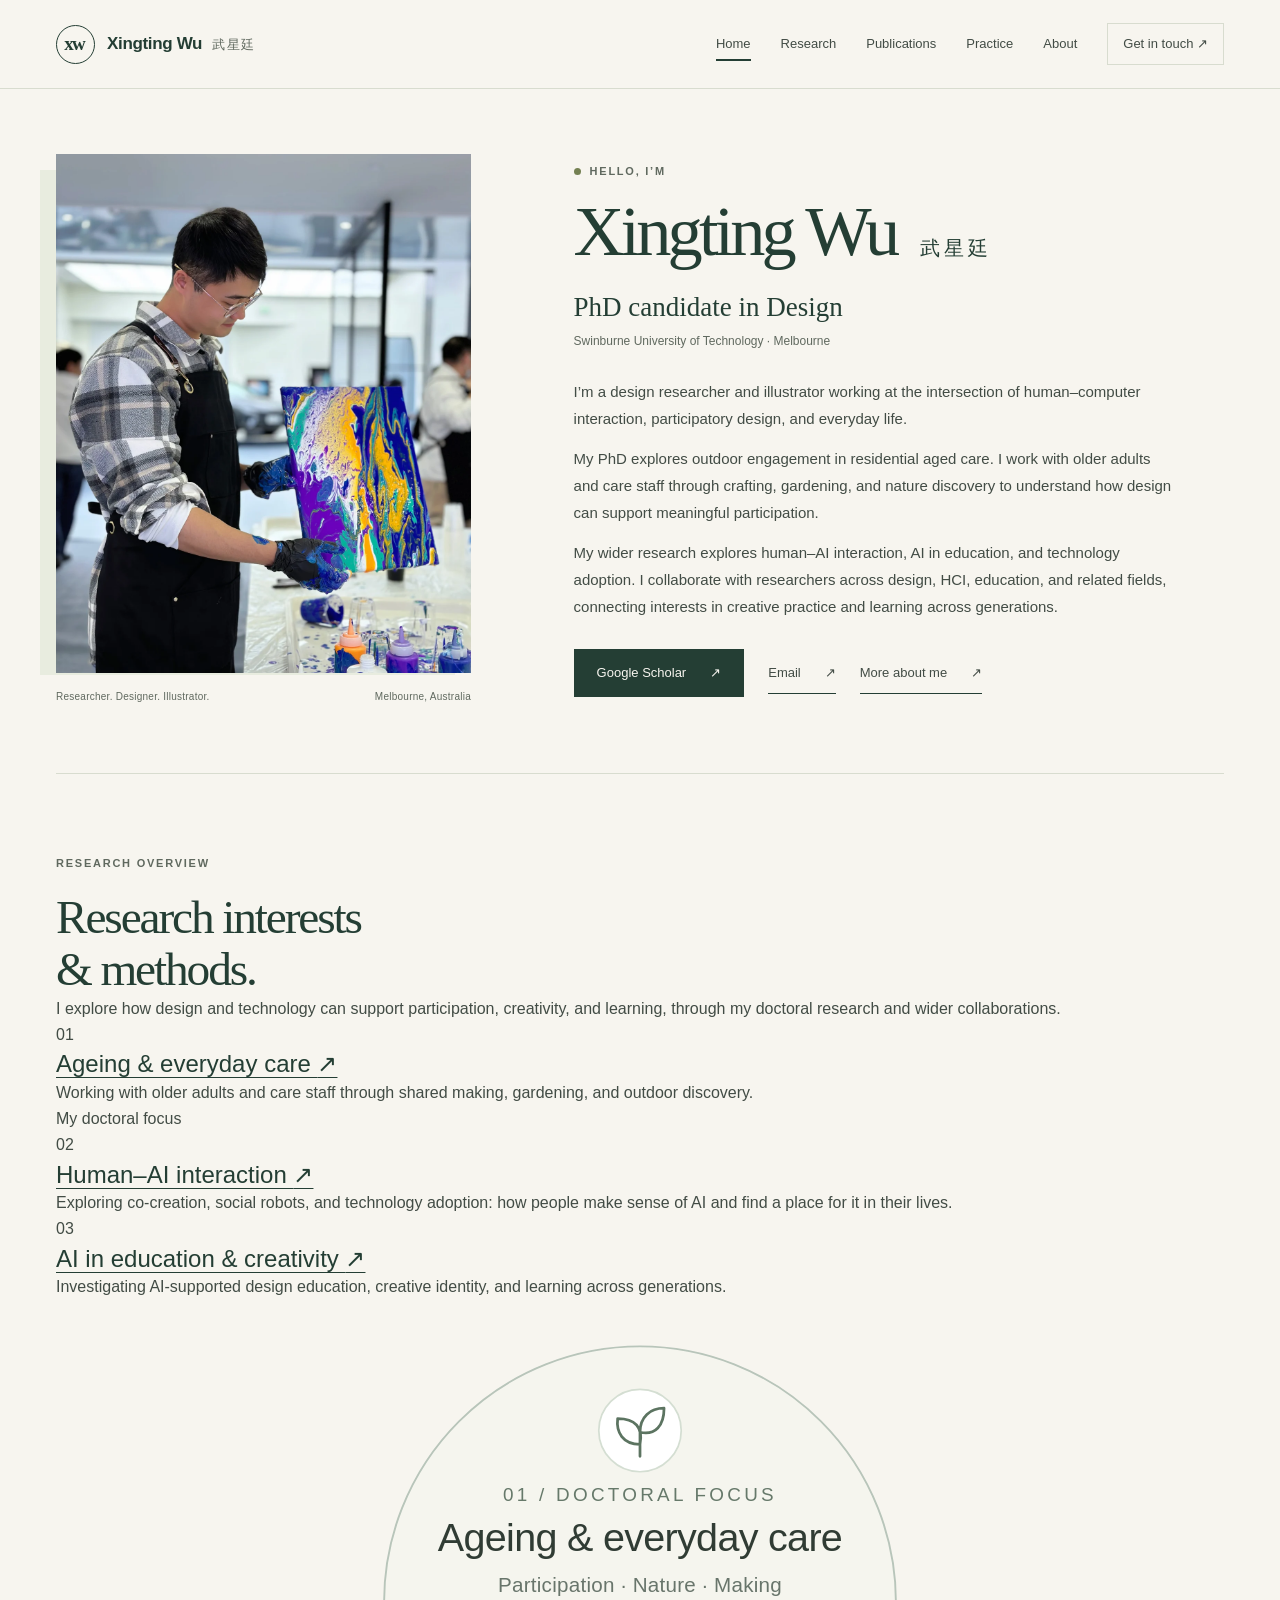
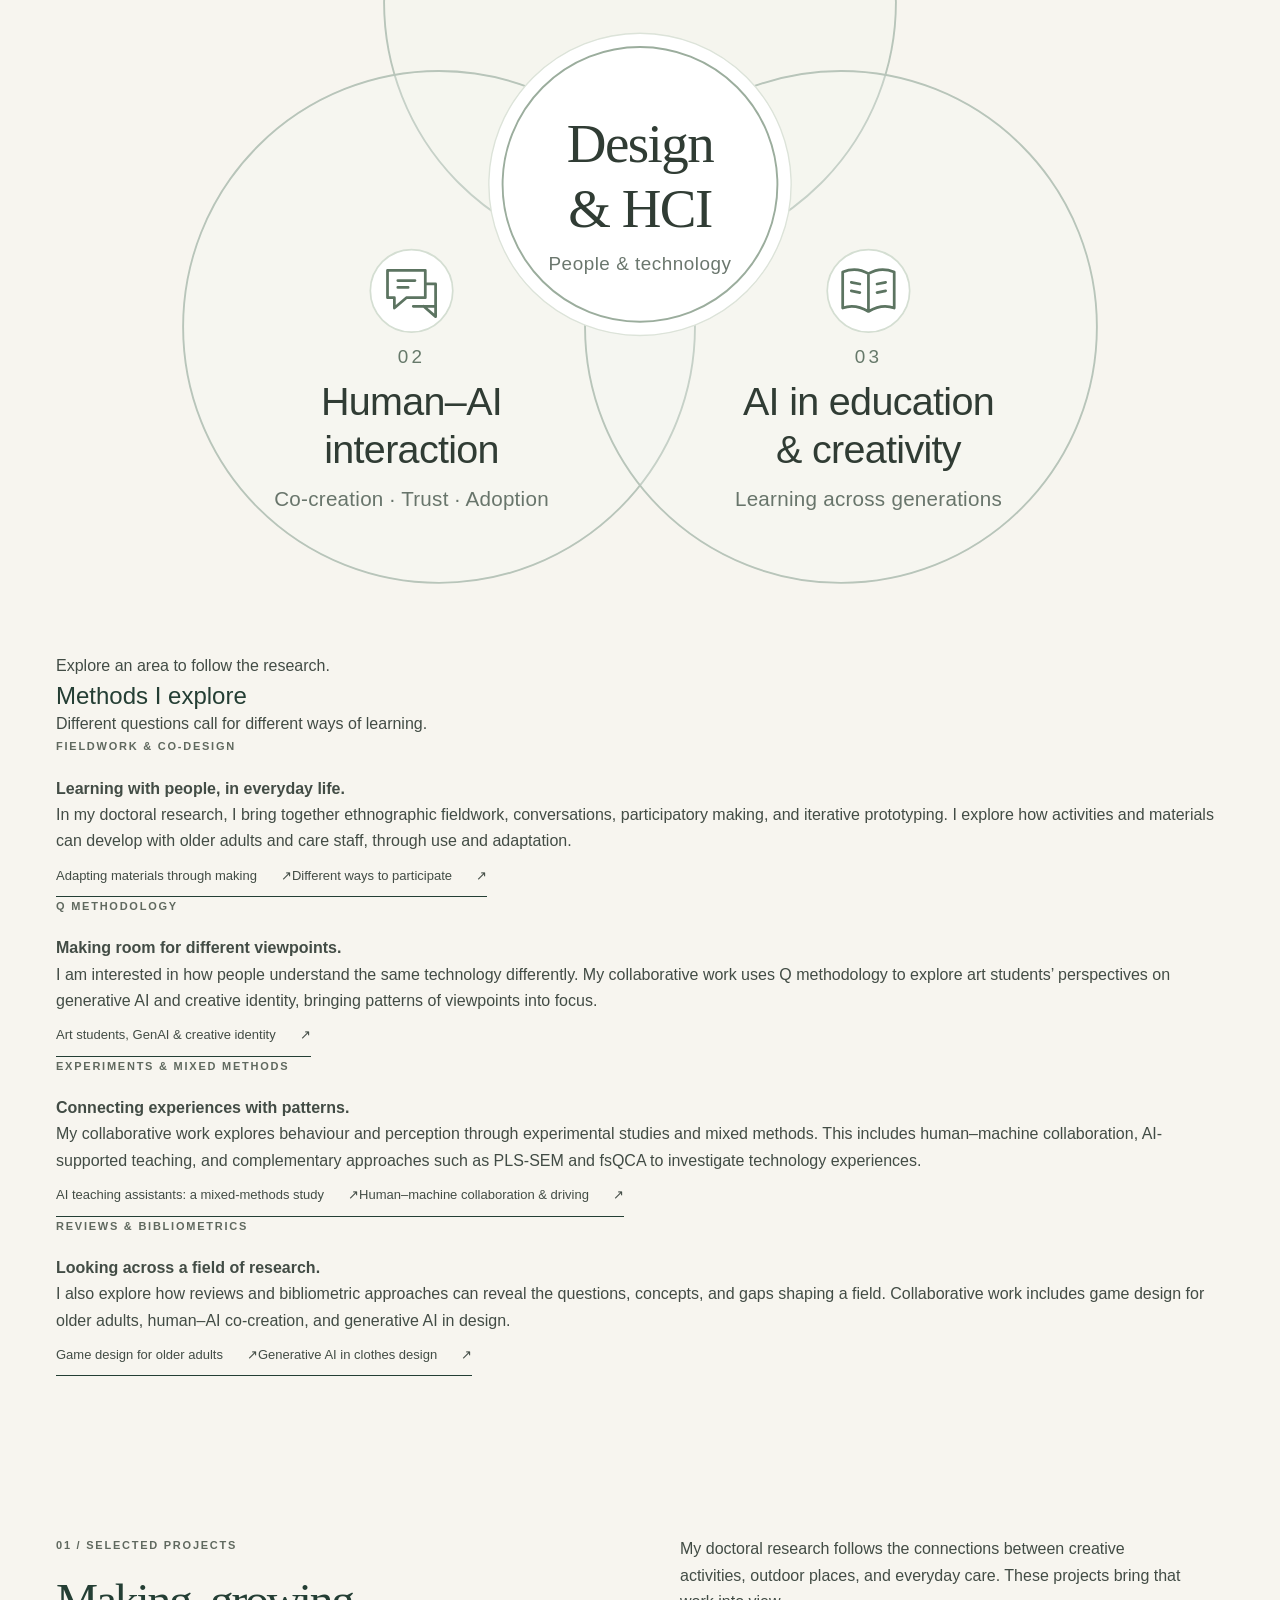
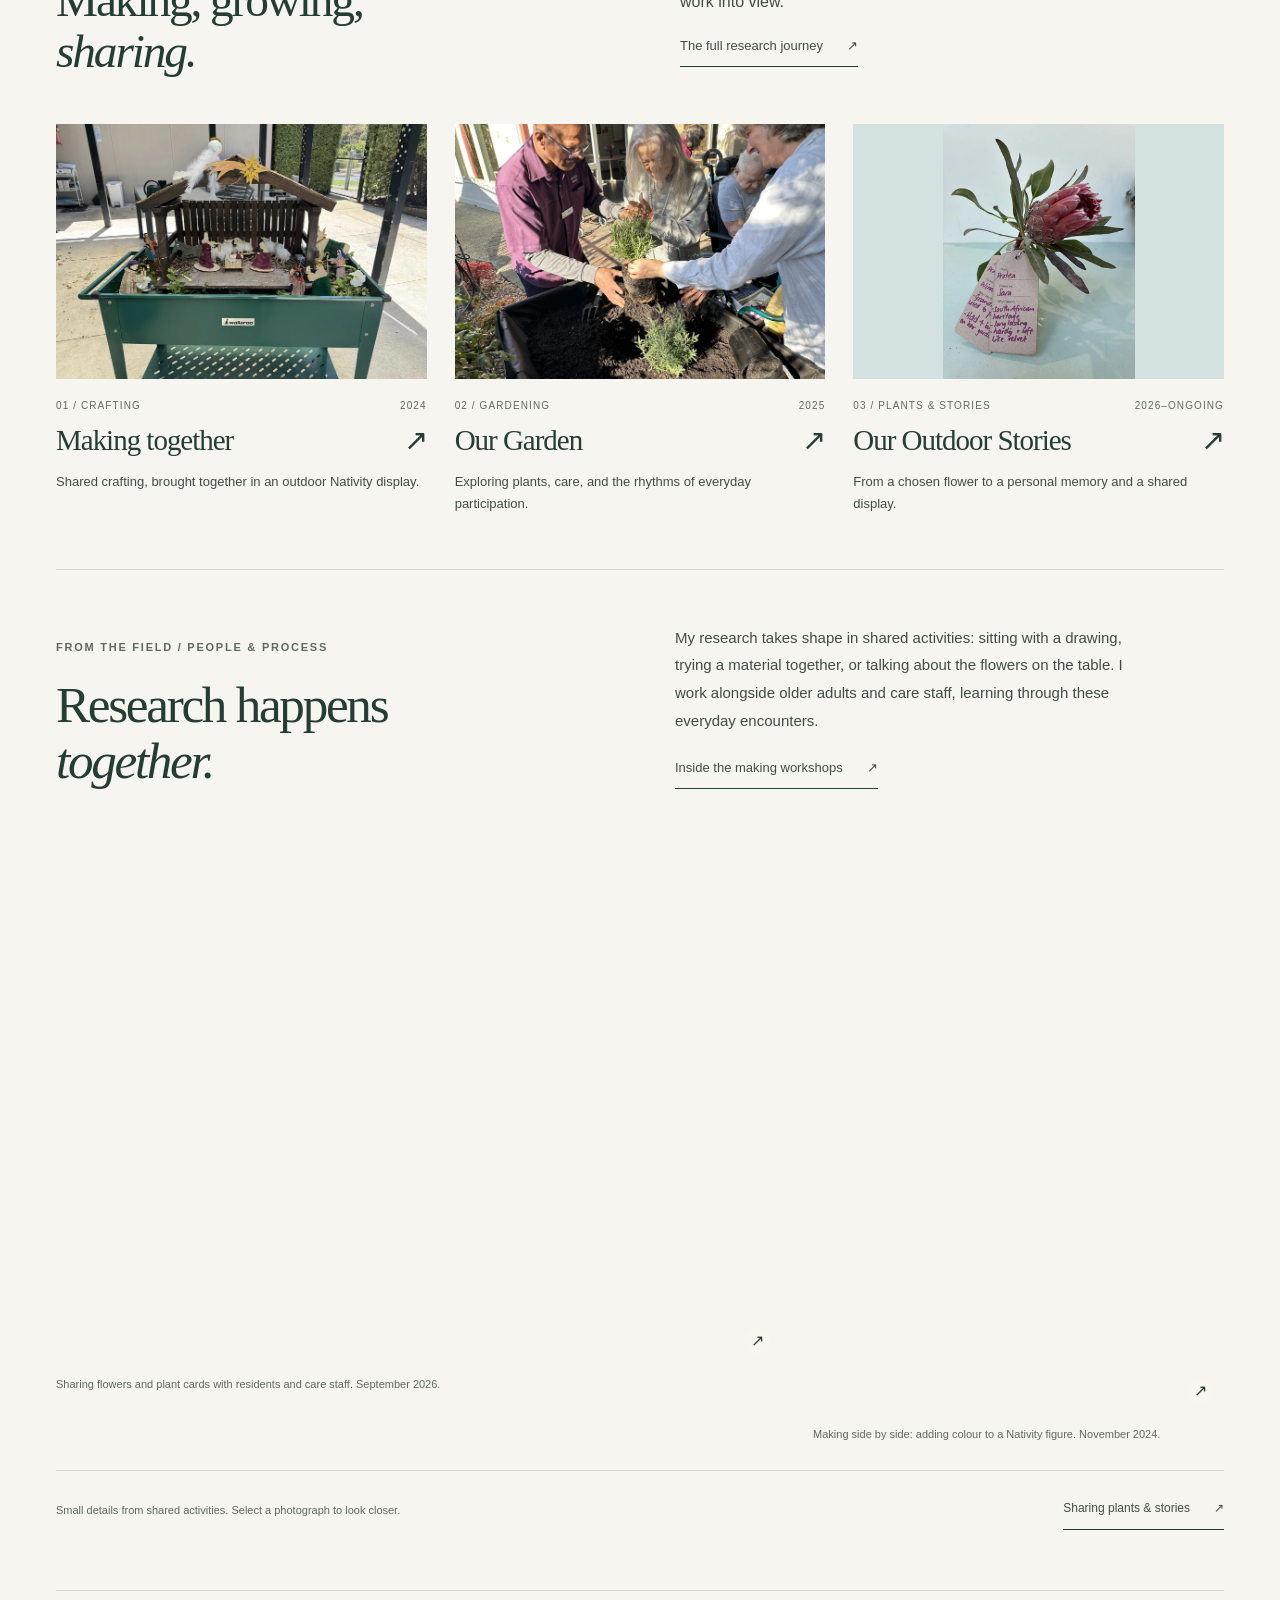
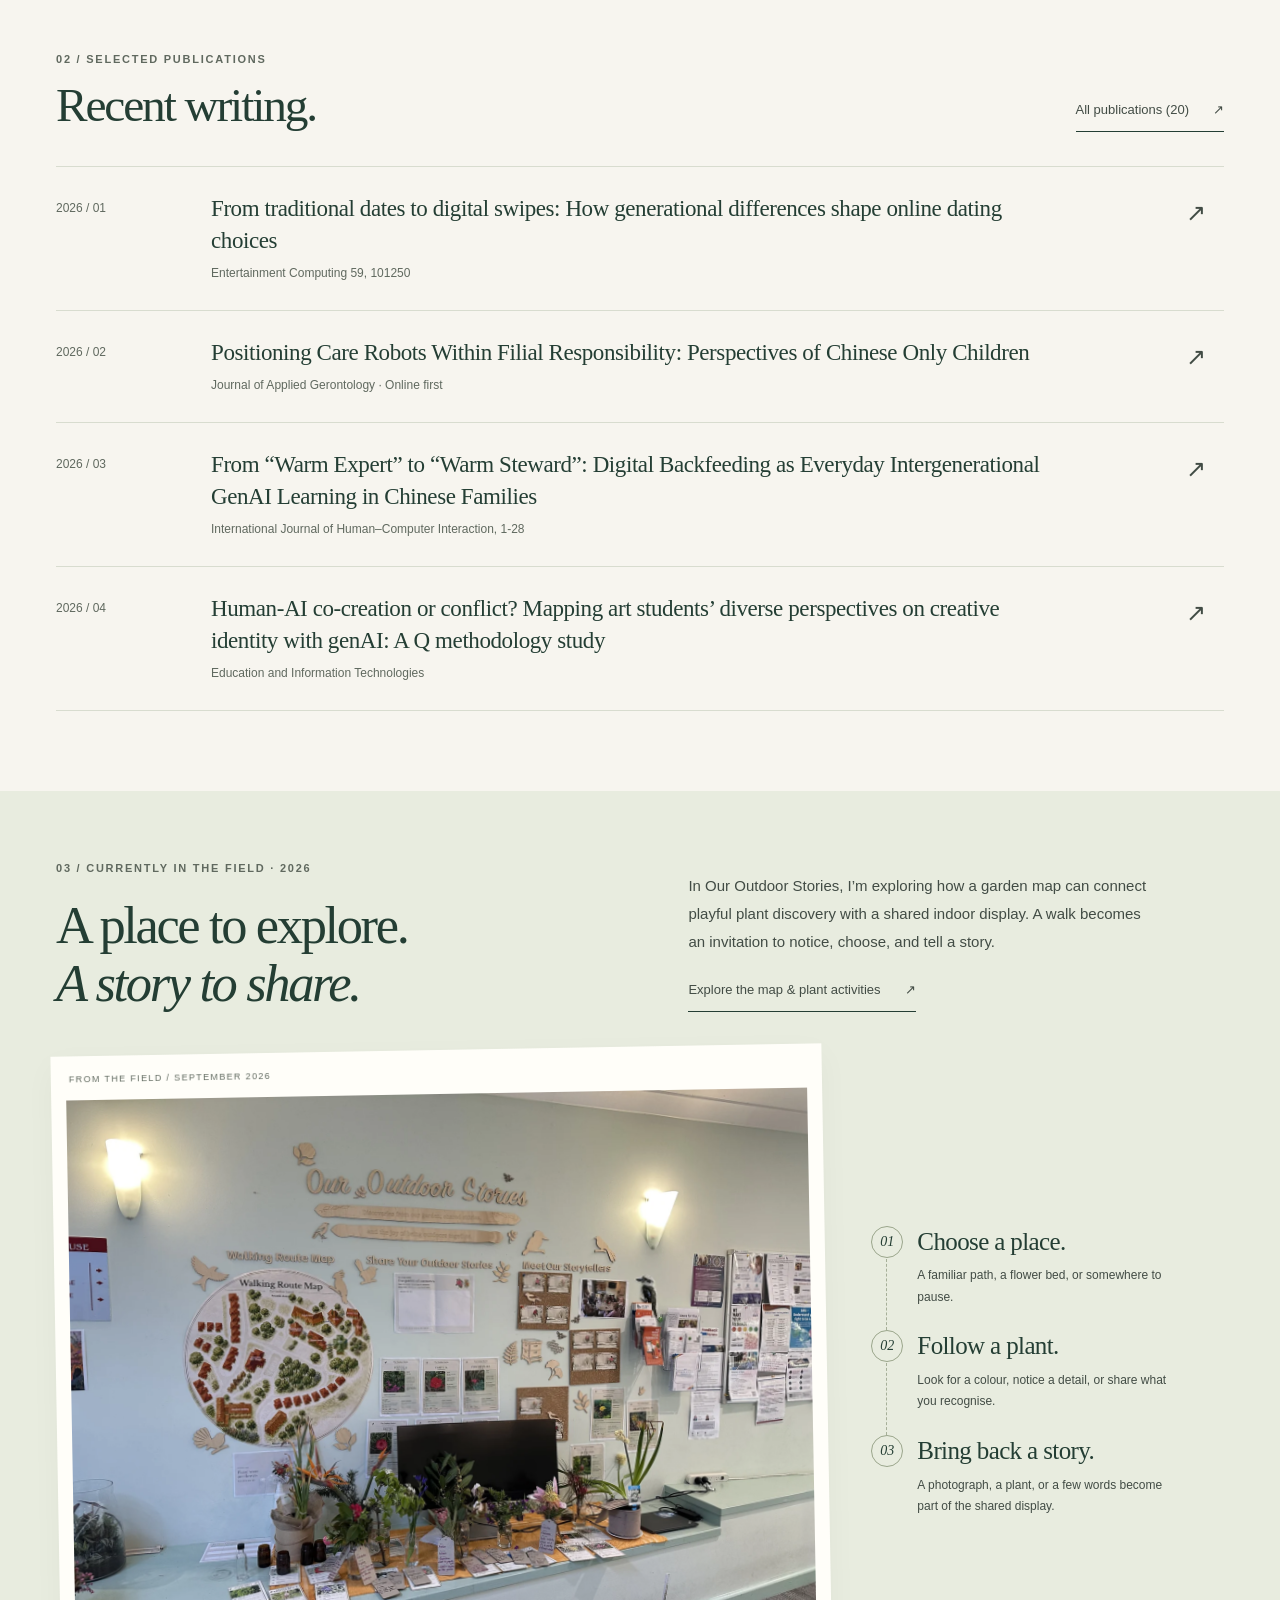
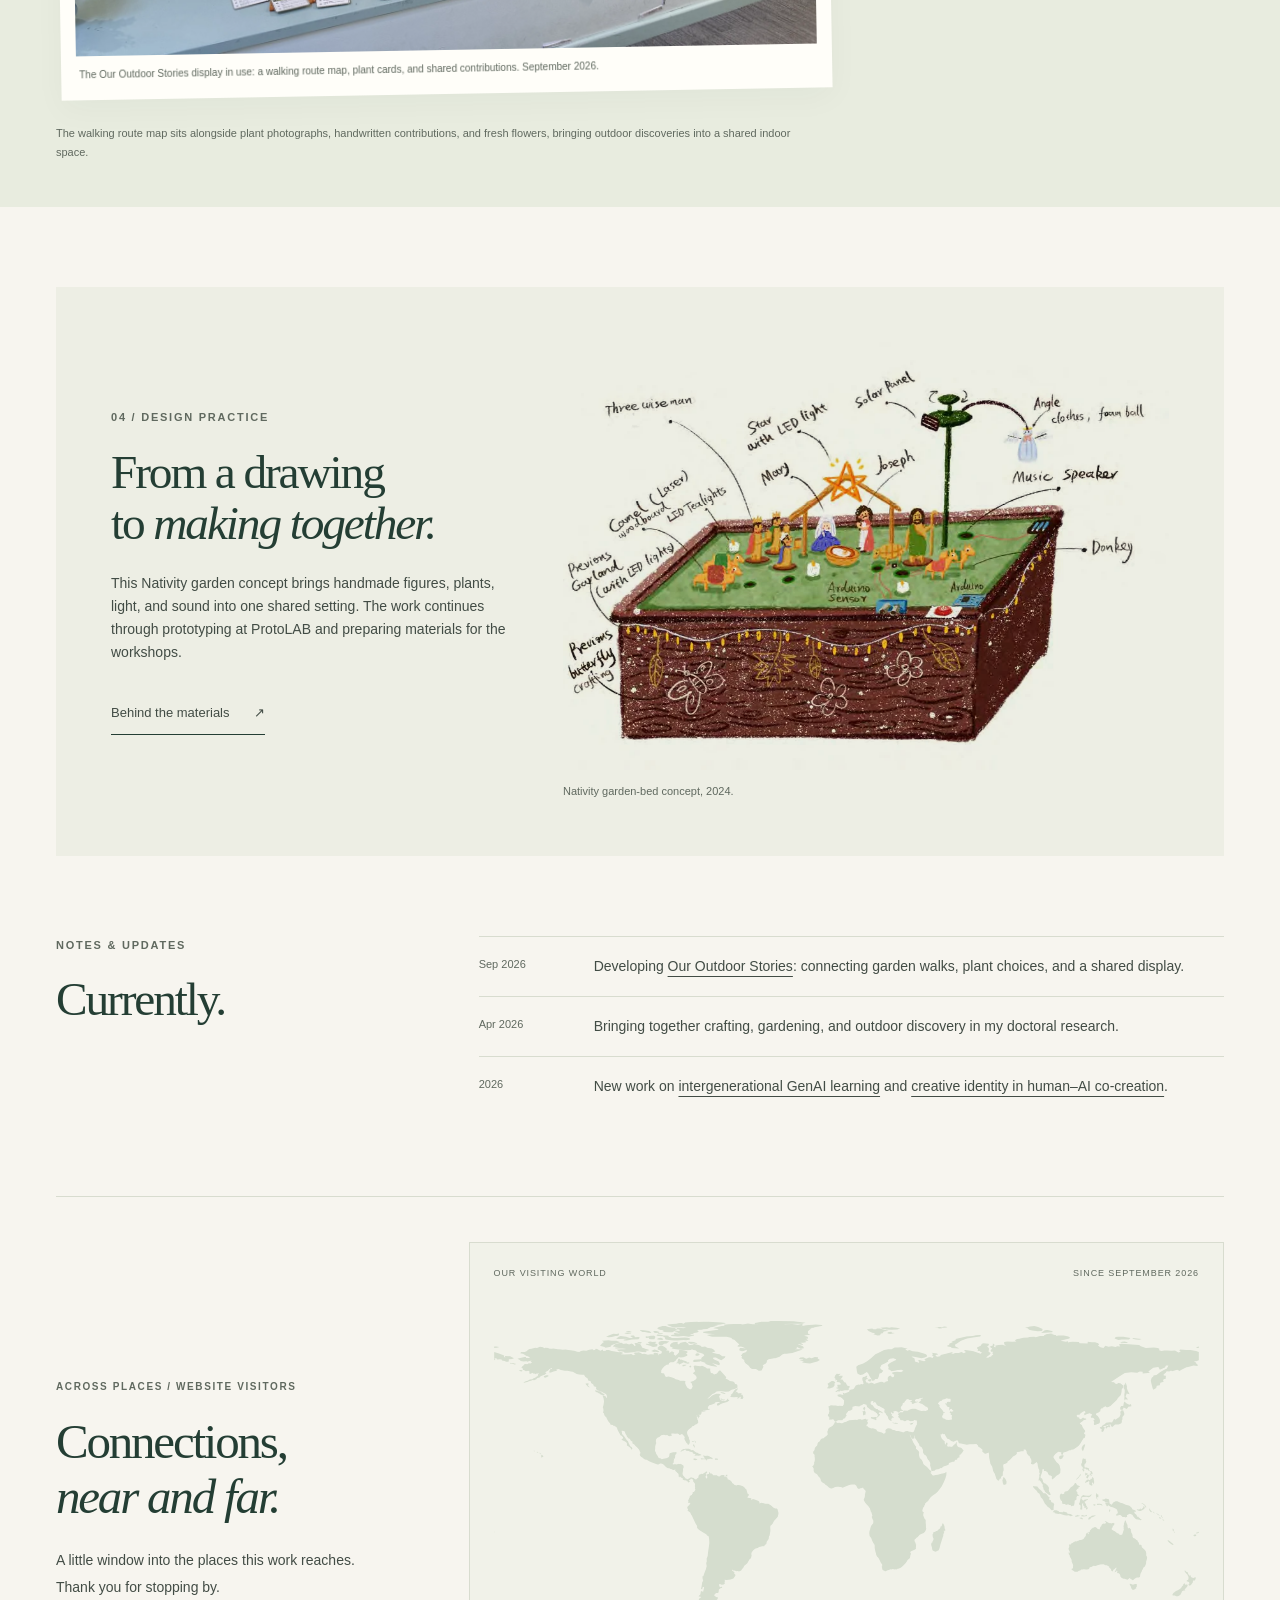
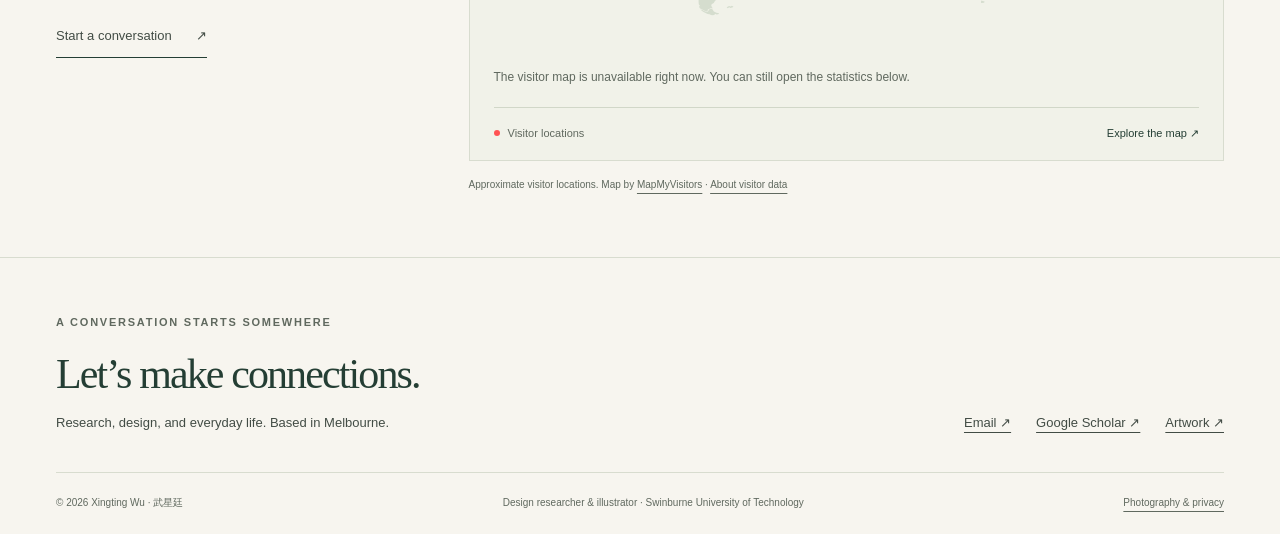
==== index.html @ 0efd73c2 "Refine research overview and browser titles" ====
<!doctype html>
<html lang="en"><head><meta charset="utf-8"><meta name="viewport" content="width=device-width, initial-scale=1">
<title>Xingting Wu</title><meta name="description" content="Meet Xingting Wu, a PhD candidate at Swinburne University of Technology researching participatory design, older adults, outdoor engagement and human–AI interaction.">
<meta name="theme-color" content="#ffffff"><link rel="canonical" href="https://www.xingtingwu.com/">
<meta property="og:type" content="website"><meta property="og:title" content="Design researcher &amp; illustrator · Xingting Wu"><meta property="og:description" content="Meet Xingting Wu, a PhD candidate at Swinburne University of Technology researching participatory design, older adults, outdoor engagement and human–AI interaction."><meta property="og:url" content="https://www.xingtingwu.com/"><meta property="og:image" content="https://www.xingtingwu.com/assets/images/portrait.webp">
<link rel="icon" href="favicon.ico" sizes="16x16 32x32 48x48 64x64 128x128"><link rel="icon" href="favicon.png" type="image/png" sizes="128x128"><link rel="stylesheet" href="assets/site.css"><link rel="stylesheet" href="assets/minimal.css"><script defer src="assets/site.js"></script><script defer src="assets/motion.js"></script>
<noscript><style>@media(max-width:760px){.site-header{position:static}.header-inner{height:auto;display:block;padding-block:20px}.nav{display:flex;position:static;padding:15px 0 0;flex-direction:row;flex-wrap:wrap;border:0;gap:15px}.nav .contact-link{margin:0}}</style></noscript>
</head><body><a class="skip" href="#main">Skip to content</a>
<header class="site-header"><div class="wrap header-inner"><a class="brand" href="index.html" aria-label="Xingting Wu, home"><span class="brand-mark" aria-hidden="true">xw</span><span>Xingting Wu <span class="chinese" lang="zh">武星廷</span></span></a>
<button class="menu-toggle" aria-expanded="false" aria-controls="main-nav" hidden>Menu <span aria-hidden="true">☰</span></button><nav class="nav" id="main-nav" aria-label="Main navigation"><a href="index.html" aria-current="page">Home</a><a href="research.html">Research</a><a href="publications.html">Publications</a><a href="practice.html">Practice</a><a href="about.html">About</a><a class="contact-link" href="about.html#contact">Get in touch ↗</a></nav></div></header>
<main id="main"><div class="wrap"><section class="profile-hero fade-in" aria-labelledby="profile-title">
<figure class="profile-photo"><img src="assets/images/portrait.webp" alt="Xingting Wu making a colourful artwork" width="1200" height="1600" class="" loading="eager" fetchpriority="high" decoding="async"><figcaption><span>Researcher. Designer. Illustrator.</span><span>Melbourne, Australia</span></figcaption></figure>
<div class="profile-intro"><span class="eyebrow"><span class="dot"></span>Hello, I’m</span><h1 id="profile-title">Xingting Wu<span class="profile-name-zh" lang="zh">武星廷</span></h1><p class="profile-role">PhD candidate in Design</p><p class="profile-affiliation">Swinburne University of Technology · Melbourne</p><div class="profile-bio"><p>I’m a design researcher and illustrator working at the intersection of human–computer interaction, participatory design, and everyday life.</p><p>My PhD explores outdoor engagement in residential aged care. I work with older adults and care staff through crafting, gardening, and nature discovery to understand how design can support meaningful participation.</p><p>My wider research explores human–AI interaction, AI in education, and technology adoption. I collaborate with researchers across design, HCI, education, and related fields, connecting interests in creative practice and learning across generations.</p></div><div class="profile-links"><a class="button" href="https://scholar.google.com/citations?user=hHaTofQAAAAJ&amp;hl=en">Google Scholar<span class="arrow" aria-hidden="true">↗</span></a><a class="text-link" href="mailto:xingtingwu@swin.edu.au">Email<span class="arrow" aria-hidden="true">↗</span></a><a class="text-link" href="about.html">More about me<span class="arrow" aria-hidden="true">↗</span></a></div></div>
</section>
<section class="research-landscape section" id="research-interests" aria-labelledby="landscape-heading">
<div class="landscape-heading"><div><span class="eyebrow">Research overview</span><h2 id="landscape-heading">Research interests<br> &amp; methods.</h2></div><p>I explore how design and technology can support participation, creativity, and learning, through my doctoral research and wider collaborations.</p></div>
<div class="landscape-overview"><div class="interest-list">
<article data-interest-copy="care"><span class="interest-number">01</span><div><h3><a data-interest="care" href="research.html">Ageing &amp; everyday care <span class="arrow" aria-hidden="true">↗</span></a></h3><p>Working with older adults and care staff through shared making, gardening, and outdoor discovery.</p><span class="interest-context">My doctoral focus</span></div></article>
<article data-interest-copy="ai"><span class="interest-number">02</span><div><h3><a data-interest="ai" href="publications.html#pub-roLk4NBRz8UC">Human–AI interaction <span class="arrow" aria-hidden="true">↗</span></a></h3><p>Exploring co-creation, social robots, and technology adoption: how people make sense of AI and find a place for it in their lives.</p></div></article>
<article data-interest-copy="learning"><span class="interest-number">03</span><div><h3><a data-interest="learning" href="publications.html#pub-W7OEmFMy1HYC">AI in education &amp; creativity <span class="arrow" aria-hidden="true">↗</span></a></h3><p>Investigating AI-supported design education, creative identity, and learning across generations.</p></div></article>
</div><figure class="interest-diagram"><svg xmlns="http://www.w3.org/2000/svg" class="research-map" viewBox="0 0 680 550" aria-labelledby="landscape-title landscape-desc">
  <title id="landscape-title">Three connected research interests</title>
  <desc id="landscape-desc">Three overlapping areas surround Design and Human–Computer Interaction: ageing and everyday care, human–AI interaction, and AI in education and creativity. Each area links to related research.</desc>
  <style>
    .research-map text{font-family:'Avenir Next',Avenir,'Trebuchet MS',sans-serif;fill:#303c34;text-anchor:middle}
    .research-map .map-area{stroke:#b8c5ba;stroke-width:1.1;fill:#eff3ec;fill-opacity:.35;transition:fill-opacity .2s,stroke .2s,stroke-width .2s}
    .research-map .map-area-ai,.research-map .map-area-learning{fill:#f3f5f1;fill-opacity:.24}
    .research-map .map-title{font-size:23px;font-weight:500;letter-spacing:-.4px}
    .research-map .map-note{font-size:12px;fill:#68756b;letter-spacing:.15px}
    .research-map .map-index{font-size:11px;letter-spacing:1.9px;fill:#66796a}
    .research-map .map-core-title{font-family:Georgia,'Times New Roman',serif;font-size:32px;letter-spacing:-.9px}
    .research-map .map-core-note{font-size:11px;fill:#6b776e;letter-spacing:.3px}
    .research-map .map-icon{fill:none;stroke:#5c7461;stroke-width:1.6;stroke-linecap:round;stroke-linejoin:round}
    .research-map .map-icon-disc{fill:#fff;stroke:#d4ded2;stroke-width:1}
    .research-map .map-hit{fill:transparent;stroke:transparent;stroke-width:1.5}
    .research-map .map-link{outline:none}
    .research-map .map-link:focus-visible .map-hit{stroke:#4c6856}
    .research-map .map-link:hover .map-title,.research-map .map-link:focus-visible .map-title,.research-map .map-link.is-active .map-title{fill:#345a40}
    .research-map:has([data-interest="care"]:hover) .map-area-care,.research-map:has([data-interest="care"]:focus-visible) .map-area-care,.research-map .map-area-care.is-active,
    .research-map:has([data-interest="ai"]:hover) .map-area-ai,.research-map:has([data-interest="ai"]:focus-visible) .map-area-ai,.research-map .map-area-ai.is-active,
    .research-map:has([data-interest="learning"]:hover) .map-area-learning,.research-map:has([data-interest="learning"]:focus-visible) .map-area-learning,.research-map .map-area-learning.is-active{stroke:#6c866e;stroke-width:1.6;fill-opacity:.72}
    @media(prefers-reduced-motion:reduce){.research-map .map-area{transition:none}}
  </style>

  <!-- Three equal lenses share a centre; this is an interests map, not a causal model. -->
  <circle class="map-area map-area-care" data-interest-area="care" cx="340" cy="176" r="149"/>
  <circle class="map-area map-area-ai" data-interest-area="ai" cx="223" cy="365" r="149"/>
  <circle class="map-area map-area-learning" data-interest-area="learning" cx="457" cy="365" r="149"/>

  <circle cx="340" cy="282" r="88" fill="#fff" stroke="#dce3d9" stroke-width=".8"/>
  <circle cx="340" cy="282" r="80" fill="#fff" stroke="#9bad9d" stroke-width="1.1"/>
  <text class="map-core-title" x="340" y="269">Design</text>
  <text class="map-core-title" x="340" y="307">&amp; HCI</text>
  <text class="map-core-note" x="340" y="332">People &amp; technology</text>

  <a class="map-link" data-interest="care" href="research.html" aria-label="Explore ageing and everyday care research">
    <rect class="map-hit" x="221" y="43" width="238" height="145" rx="10"/>
    <circle class="map-icon-disc" cx="340" cy="76" r="24"/>
    <g class="map-icon" transform="translate(326 61)">
      <path d="M14 30V14M14 23C4 23 0 16 1 8c10 0 15 5 13 15ZM14 16C14 7 20 2 28 2c0 10-5 16-14 14Z"/>
    </g>
    <text class="map-index" x="340" y="117">01 / DOCTORAL FOCUS</text>
    <text class="map-title" x="340" y="146">Ageing &amp; everyday care</text>
    <text class="map-note" x="340" y="170">Participation · Nature · Making</text>
  </a>

  <a class="map-link" data-interest="ai" href="publications.html#pub-roLk4NBRz8UC" aria-label="Explore human–AI interaction and co-creation research">
    <rect class="map-hit" x="93" y="313" width="231" height="173" rx="10"/>
    <circle class="map-icon-disc" cx="207" cy="344" r="24"/>
    <g class="map-icon" transform="translate(193 331)">
      <path d="M0 1h22v16H11l-7 6v-6H0ZM15 22h13V9h-6M28 22v6l-7-6"/>
      <path d="M6 7h10M6 11h6"/>
    </g>
    <text class="map-index" x="207" y="386">02</text>
    <text class="map-title" x="207" y="416">Human–AI</text>
    <text class="map-title" x="207" y="444">interaction</text>
    <text class="map-note" x="207" y="469">Co-creation · Trust · Adoption</text>
  </a>

  <a class="map-link" data-interest="learning" href="publications.html#pub-W7OEmFMy1HYC" aria-label="Explore AI in education and creativity research">
    <rect class="map-hit" x="356" y="313" width="231" height="173" rx="10"/>
    <circle class="map-icon-disc" cx="473" cy="344" r="24"/>
    <g class="map-icon" transform="translate(458 331)">
      <path d="M15 25V3C10 0 5 0 0 2v21c5-2 10-1 15 2 5-3 10-4 15-2V2c-5-2-10-2-15 1ZM5 8l5 1M5 13l5 1M20 9l5-1M20 14l5-1"/>
    </g>
    <text class="map-index" x="473" y="386">03</text>
    <text class="map-title" x="473" y="416">AI in education</text>
    <text class="map-title" x="473" y="444">&amp; creativity</text>
    <text class="map-note" x="473" y="469">Learning across generations</text>
  </a>
</svg>
<figcaption>Explore an area to follow the research.</figcaption></figure></div>
<div class="methods-explorer" data-methods-explorer><div class="methods-heading"><h3>Methods I explore</h3><p>Different questions call for different ways of learning.</p></div><div class="method-tabs" hidden><button type="button" id="method-tab-fieldwork" data-method="fieldwork">Fieldwork & co-design<span aria-hidden="true">↗</span></button><button type="button" id="method-tab-q-methodology" data-method="q-methodology">Q methodology<span aria-hidden="true">↗</span></button><button type="button" id="method-tab-mixed-methods" data-method="mixed-methods">Experiments & mixed methods<span aria-hidden="true">↗</span></button><button type="button" id="method-tab-reviews" data-method="reviews">Reviews & bibliometrics<span aria-hidden="true">↗</span></button></div><div class="method-panels"><section class="method-exploration" id="method-panel-fieldwork"><div><span class="eyebrow">Fieldwork & co-design</span><h4>Learning with people, in everyday life.</h4></div><div><p>In my doctoral research, I bring together ethnographic fieldwork, conversations, participatory making, and iterative prototyping. I explore how activities and materials can develop with older adults and care staff, through use and adaptation.</p><div class="method-examples"><a class="text-link" href="crafting.html#iteration">Adapting materials through making<span class="arrow" aria-hidden="true">↗</span></a><a class="text-link" href="outdoor-stories.html#many-ways">Different ways to participate<span class="arrow" aria-hidden="true">↗</span></a></div></div></section><section class="method-exploration" id="method-panel-q-methodology"><div><span class="eyebrow">Q methodology</span><h4>Making room for different viewpoints.</h4></div><div><p>I am interested in how people understand the same technology differently. My collaborative work uses Q methodology to explore art students’ perspectives on generative AI and creative identity, bringing patterns of viewpoints into focus.</p><div class="method-examples"><a class="text-link" href="https://link.springer.com/article/10.1007/s10639-026-13914-4">Art students, GenAI & creative identity<span class="arrow" aria-hidden="true">↗</span></a></div></div></section><section class="method-exploration" id="method-panel-mixed-methods"><div><span class="eyebrow">Experiments & mixed methods</span><h4>Connecting experiences with patterns.</h4></div><div><p>My collaborative work explores behaviour and perception through experimental studies and mixed methods. This includes human–machine collaboration, AI-supported teaching, and complementary approaches such as PLS-SEM and fsQCA to investigate technology experiences.</p><div class="method-examples"><a class="text-link" href="https://www.frontiersin.org/journals/psychology/articles/10.3389/fpsyg.2025.1624182/full">AI teaching assistants: a mixed-methods study<span class="arrow" aria-hidden="true">↗</span></a><a class="text-link" href="https://www.sciencedirect.com/science/article/pii/S0001457525001538">Human–machine collaboration & driving<span class="arrow" aria-hidden="true">↗</span></a></div></div></section><section class="method-exploration" id="method-panel-reviews"><div><span class="eyebrow">Reviews & bibliometrics</span><h4>Looking across a field of research.</h4></div><div><p>I also explore how reviews and bibliometric approaches can reveal the questions, concepts, and gaps shaping a field. Collaborative work includes game design for older adults, human–AI co-creation, and generative AI in design.</p><div class="method-examples"><a class="text-link" href="https://www.tandfonline.com/doi/full/10.1080/10447318.2025.2506508">Game design for older adults<span class="arrow" aria-hidden="true">↗</span></a><a class="text-link" href="https://openaccess.cms-conferences.org/publications/book/978-1-964867-88-5/article/978-1-964867-88-5_7">Generative AI in clothes design<span class="arrow" aria-hidden="true">↗</span></a></div></div></section></div></div>
</section>
<section class="section home-projects" id="projects"><div class="phd-intro"><div><span class="eyebrow">01 / Selected projects</span><h2>Making, growing,<br><em>sharing.</em></h2></div><div><p>My doctoral research follows the connections between creative activities, outdoor places, and everyday care. These projects bring that work into view.</p><div class="actions"><a class="text-link" href="research.html">The full research journey<span class="arrow" aria-hidden="true">↗</span></a></div></div></div><div class="project-grid"><a class="project-link" href="crafting.html"><div class="image-wrap"><img src="assets/images/nativity-finished.webp" alt="Completed Nativity display with hand-decorated figures in a raised garden bed" width="1600" height="1200" class="" loading="lazy" decoding="async"></div><div class="project-number"><span>01 / Crafting</span><span>2024</span></div><h3>Making together<span class="arrow" aria-hidden="true">↗</span></h3><p>Shared crafting, brought together in an outdoor Nativity display.</p></a><a class="project-link" href="gardening.html"><div class="image-wrap"><img src="assets/images/garden-together.webp" alt="People holding and planting a flowering plant together at a raised garden bed" width="1600" height="1200" class="" loading="lazy" decoding="async"></div><div class="project-number"><span>02 / Gardening</span><span>2025</span></div><h3>Our Garden<span class="arrow" aria-hidden="true">↗</span></h3><p>Exploring plants, care, and the rhythms of everyday participation.</p></a><a class="project-link" href="outdoor-stories.html"><div class="image-wrap"><img src="assets/images/labelled-flowers.webp" alt="A glass bottle of protea flowers with handwritten plant-story tags" width="1200" height="1600" class="specimen" loading="lazy" decoding="async"></div><div class="project-number"><span>03 / Plants & stories</span><span>2026–ongoing</span></div><h3>Our Outdoor Stories<span class="arrow" aria-hidden="true">↗</span></h3><p>From a chosen flower to a personal memory and a shared display.</p></a></div></section>
<section class="field-moments" id="together" aria-labelledby="together-title">
<div class="field-heading"><div><span class="eyebrow">From the field / People & process</span><h2 id="together-title">Research happens<br><em>together.</em></h2></div><div><p>My research takes shape in shared activities: sitting with a drawing, trying a material together, or talking about the flowers on the table. I work alongside older adults and care staff, learning through these everyday encounters.</p><a class="text-link" href="crafting.html#drawing">Inside the making workshops<span class="arrow" aria-hidden="true">↗</span></a></div></div>
<div class="field-collage">
<figure class="field-main"><a class="zoom-link" href="assets/images/stories-with-residents.webp" data-image data-caption="Sharing flowers and plant cards with residents and care staff. September 2026." aria-label="Enlarge image: Xingting Wu with residents and care staff around tables with flowers and plant cards"><img src="assets/images/stories-with-residents.webp" srcset="assets/images/stories-with-residents-small.webp 800w, assets/images/stories-with-residents.webp 1600w" sizes="(max-width: 760px) calc(100vw - 40px), (max-width: 1050px) 65vw, 850px" alt="Xingting Wu with residents and care staff around tables with flowers and plant cards" width="1600" height="1200" class="" loading="lazy" decoding="async"></a><figcaption class="caption">Sharing flowers and plant cards with residents and care staff. September 2026.</figcaption></figure>
<figure class="field-making"><a class="zoom-link" href="assets/images/craft-making-side-by-side.webp" data-image data-caption="Making side by side: adding colour to a Nativity figure. November 2024." aria-label="Enlarge image: Xingting Wu working beside a resident as she decorates a wooden Nativity figure"><img src="assets/images/craft-making-side-by-side.webp" srcset="assets/images/craft-making-side-by-side-small.webp 600w, assets/images/craft-making-side-by-side.webp 1200w" sizes="(max-width: 760px) calc(100vw - 40px), (max-width: 1050px) 65vw, 850px" alt="Xingting Wu working beside a resident as she decorates a wooden Nativity figure" width="1200" height="1600" class="" loading="lazy" decoding="async"></a><figcaption class="caption">Making side by side: adding colour to a Nativity figure. November 2024.</figcaption></figure>
</div><div class="field-footer"><span>Small details from shared activities. Select a photograph to look closer.</span><a class="text-link" href="outdoor-stories.html#many-ways">Sharing plants & stories<span class="arrow" aria-hidden="true">↗</span></a></div></section>
<section class="section home-publications" id="recent-writing"><div class="section-head"><div><span class="eyebrow">02 / Selected publications</span><h2>Recent writing.</h2></div><a class="text-link" href="publications.html">All publications (20)<span class="arrow" aria-hidden="true">↗</span></a></div><div class="selected-list"><a class="selected-paper" href="https://www.sciencedirect.com/science/article/pii/S1875952126001722"><span class="year">2026 / 01</span><div><h3>From traditional dates to digital swipes: How generational differences shape online dating choices</h3><p>Entertainment Computing 59, 101250</p></div><span class="arrow" aria-hidden="true">↗</span></a><a class="selected-paper" href="https://journals.sagepub.com/doi/full/10.1177/07334648261493744"><span class="year">2026 / 02</span><div><h3>Positioning Care Robots Within Filial Responsibility: Perspectives of Chinese Only Children</h3><p>Journal of Applied Gerontology · Online first</p></div><span class="arrow" aria-hidden="true">↗</span></a><a class="selected-paper" href="https://www.tandfonline.com/doi/full/10.1080/10447318.2026.2668041"><span class="year">2026 / 03</span><div><h3>From “Warm Expert” to “Warm Steward”: Digital Backfeeding as Everyday Intergenerational GenAI Learning in Chinese Families</h3><p>International Journal of Human–Computer Interaction, 1-28</p></div><span class="arrow" aria-hidden="true">↗</span></a><a class="selected-paper" href="https://link.springer.com/article/10.1007/s10639-026-13914-4"><span class="year">2026 / 04</span><div><h3>Human-AI co-creation or conflict? Mapping art students’ diverse perspectives on creative identity with genAI: A Q methodology study</h3><p>Education and Information Technologies</p></div><span class="arrow" aria-hidden="true">↗</span></a></div></section></div>
<section class="feature-band map-feature" id="map-and-plants"><div class="wrap"><div class="map-feature-heading"><div><span class="eyebrow">03 / Currently in the field · 2026</span><h2>A place to explore.<br><em>A story to share.</em></h2></div><div><p>In Our Outdoor Stories, I’m exploring how a garden map can connect playful plant discovery with a shared indoor display. A walk becomes an invitation to notice, choose, and tell a story.</p><a class="text-link" href="outdoor-stories.html#map-and-play">Explore the map & plant activities<span class="arrow" aria-hidden="true">↗</span></a></div></div><div class="map-feature-content"><div class="concept-sheet"><span class="concept-label">From the field / September 2026</span><figure class=""><a class="zoom-link" href="assets/images/stories-wall.webp" data-image data-caption="The Our Outdoor Stories display in use: a walking route map, plant cards, and shared contributions. September 2026." aria-label="Enlarge image: Our Outdoor Stories display with a walking route map, plant cards, photographs and fresh flowers"><img src="assets/images/stories-wall.webp" alt="Our Outdoor Stories display with a walking route map, plant cards, photographs and fresh flowers" width="1600" height="1200" class="" loading="lazy" decoding="async"></a><figcaption class="caption">The Our Outdoor Stories display in use: a walking route map, plant cards, and shared contributions. September 2026.</figcaption></figure></div><ol class="plant-journey" aria-label="From the garden to a shared story">
<li><span class="journey-number">01</span><div><h3>Choose a place.</h3><p>A familiar path, a flower bed, or somewhere to pause.</p></div></li>
<li><span class="journey-number">02</span><div><h3>Follow a plant.</h3><p>Look for a colour, notice a detail, or share what you recognise.</p></div></li>
<li><span class="journey-number">03</span><div><h3>Bring back a story.</h3><p>A photograph, a plant, or a few words become part of the shared display.</p></div></li>
</ol></div><p class="map-feature-note">The walking route map sits alongside plant photographs, handwritten contributions, and fresh flowers, bringing outdoor discoveries into a shared indoor space.</p></div></section>
<div class="wrap"><section class="practice-teaser home-practice" id="design-practice"><div><span class="eyebrow">04 / Design practice</span><h2>From a drawing<br>to <em>making together.</em></h2><p>This Nativity garden concept brings handmade figures, plants, light, and sound into one shared setting. The work continues through prototyping at ProtoLAB and preparing materials for the workshops.</p><div class="actions"><a class="text-link" href="practice.html">Behind the materials<span class="arrow" aria-hidden="true">↗</span></a></div></div><figure class=""><a class="zoom-link" href="assets/images/garden-concept.webp" data-image data-caption="Nativity garden-bed concept, 2024." aria-label="Enlarge image: Hand-drawn Nativity garden-bed concept with crafted figures, plants, lighting, sensors and a music speaker"><img src="assets/images/garden-concept.webp" alt="Hand-drawn Nativity garden-bed concept with crafted figures, plants, lighting, sensors and a music speaker" width="950" height="671" class="" loading="lazy" decoding="async"></a><figcaption class="caption">Nativity garden-bed concept, 2024.</figcaption></figure></section><section class="section updates"><div><span class="eyebrow">Notes & updates</span><h2>Currently.</h2></div><div><div class="update-row"><time datetime="2026-09">Sep 2026</time><p>Developing <a href="outdoor-stories.html">Our Outdoor Stories</a>: connecting garden walks, plant choices, and a shared display.</p></div><div class="update-row"><time datetime="2026-04">Apr 2026</time><p>Bringing together crafting, gardening, and outdoor discovery in my doctoral research.</p></div><div class="update-row"><time datetime="2026">2026</time><p>New work on <a href="https://www.tandfonline.com/doi/full/10.1080/10447318.2026.2668041">intergenerational GenAI learning</a> and <a href="https://link.springer.com/article/10.1007/s10639-026-13914-4">creative identity in human–AI co-creation</a>.</p></div></div></section></div><section class="wrap visitors" id="visitors" aria-labelledby="visitors-title"><div class="visitor-intro"><span class="eyebrow">Across places / Website visitors</span><h2 id="visitors-title">Connections,<br><em>near and far.</em></h2><p>A little window into the places this work reaches. Thank you for stopping by.</p><a class="text-link" href="about.html#contact">Start a conversation <span aria-hidden="true">↗</span></a></div><div class="visitor-map-wrap"><div class="visitor-map-panel"><div class="visitor-map-top"><span>Our visiting world</span><span>Since September 2026</span></div><a class="visitor-live" href="https://mapmyvisitors.com/web/1c8cg" aria-label="Explore the visitor map and statistics on MapMyVisitors"><img id="visitor-map-image" src="https://mapmyvisitors.com/map.png?cl=c2cfb6&amp;w=900&amp;t=n&amp;d=ZteC6Fab8depnYwiaWMsptE8t1EYXOeIAhAFBdEGdp8&amp;co=f1f2e9&amp;ct=243e34" width="900" height="446" alt="World map showing approximate locations of visitors to this website" referrerpolicy="origin" decoding="async"></a><p class="visitor-map-unavailable" id="visitor-map-unavailable" role="status" hidden>The visitor map is unavailable right now. You can still open the statistics below.</p><div class="visitor-map-bottom"><span class="visitor-map-legend"><i aria-hidden="true"></i>Visitor locations</span><a href="https://mapmyvisitors.com/web/1c8cg">Explore the map <span aria-hidden="true">↗</span></a></div></div><p class="visitor-fineprint">Approximate visitor locations. Map by <a href="https://mapmyvisitors.com/">MapMyVisitors</a> · <a href="privacy.html#visitor-map">About visitor data</a></p></div></section></main>
<footer class="site-footer"><div class="wrap"><div class="footer-main"><div><span class="eyebrow">A conversation starts somewhere</span><h2>Let’s make connections.</h2><p>Research, design, and everyday life. Based in Melbourne.</p></div><div class="footer-links"><a href="mailto:xingtingwu@swin.edu.au">Email ↗</a><a href="https://scholar.google.com/citations?user=hHaTofQAAAAJ&hl=en">Google Scholar ↗</a><a href="https://xhslink.com/m/4sUuQcr9thK">Artwork ↗</a></div></div><div class="footer-bottom"><span>© 2026 Xingting Wu · <span lang="zh">武星廷</span></span><span>Design researcher &amp; illustrator · Swinburne University of Technology</span><a href="privacy.html">Photography &amp; privacy</a></div></div></footer>
<dialog class="lightbox" id="image-dialog" aria-label="Enlarged project photograph"><button type="button" aria-label="Close image">✕</button><img alt=""><p></p></dialog>
</body></html>
---- assets/site.css ----
/* An editorial field journal: warm paper, forest ink, and real research materials. */
:root{--paper:#f7f5ef;--ink:#243e34;--body:#424c45;--muted:#60695f;--line:#d8dccf;--sage:#e8ecdf;--ochre:#8a562f;--white:#fffef9;--serif:Georgia,'Times New Roman',serif;--sans:'Avenir Next',Avenir,'Trebuchet MS',sans-serif;--width:1240px}
*{box-sizing:border-box}html{scroll-behavior:smooth;scroll-padding-top:105px}body{margin:0;background:var(--paper);color:var(--body);font:16px/1.65 var(--sans);-webkit-font-smoothing:antialiased}body:has(dialog[open]){overflow:hidden}a{color:inherit;text-underline-offset:5px;text-decoration-thickness:1px}a:hover{color:var(--ochre)}button,input,select{font:inherit;color:inherit}button,a,input,select{-webkit-tap-highlight-color:transparent}button{cursor:pointer}img{display:block;max-width:100%;height:auto}figure{margin:0}h1,h2,h3,h4,p{margin:0}h1,h2,h3{color:var(--ink);font-weight:400}h1,h2{font-family:var(--serif);letter-spacing:-.045em;line-height:1.09}h1{font-size:clamp(46px,5.6vw,80px)}h2{font-size:clamp(34px,3.7vw,52px)}h3{font-size:24px;line-height:1.3}p+p{margin-top:18px}em{font-weight:400}::selection{background:#d6dfc5;color:#20372f}:focus-visible{outline:3px solid #9a5b2e;outline-offset:5px}[hidden]{display:none!important}.wrap{max-width:var(--width);width:calc(100% - 112px);margin-inline:auto}.skip{position:fixed;left:20px;top:-80px;background:var(--ink);color:white;padding:12px 20px;z-index:100}.skip:focus{top:12px}.site-header{position:sticky;top:0;z-index:20;background:rgba(247,245,239,.97);border-bottom:1px solid var(--line)}.header-inner{height:88px;display:flex;align-items:center;justify-content:space-between;gap:25px}.brand{display:flex;align-items:center;gap:12px;text-decoration:none;color:var(--ink);font-size:17px;font-weight:600;letter-spacing:-.02em}.brand-mark{width:39px;height:39px;border:1px solid var(--ink);border-radius:50%;display:grid;place-items:center;font-family:var(--serif);font-size:19px;letter-spacing:-.1em;padding-right:3px}.brand .chinese{font-weight:400;color:var(--muted);font-size:13px;letter-spacing:.1em;margin-left:6px}.nav{display:flex;gap:30px;align-items:center}.nav a{font-size:13px;text-decoration:none;padding:12px 0;position:relative}.nav a[aria-current=page]:after{content:'';height:2px;background:var(--ink);position:absolute;left:0;right:0;bottom:6px}.nav .contact-link{border:1px solid var(--line);padding:9px 15px}.menu-toggle{display:none;background:transparent;border:1px solid var(--line);padding:9px 14px;min-height:44px;font-size:13px}.eyebrow{font-size:11px;font-weight:600;letter-spacing:.16em;text-transform:uppercase;color:var(--muted);display:block;margin-bottom:20px}.eyebrow .dot{display:inline-block;width:7px;height:7px;border-radius:50%;background:#748052;margin-right:9px}.hero{display:grid;grid-template-columns:1fr 1.02fr;gap:68px;align-items:center;padding:76px 0 70px}.hero h1{max-width:650px;font-size:clamp(45px,5.3vw,76px)}.hero h1 em{color:#6d7754}.hero .intro{max-width:460px;margin-top:25px;font-size:15px;line-height:1.8}.actions{display:flex;gap:24px;align-items:center;flex-wrap:wrap;margin-top:28px}.button{display:inline-flex;align-items:center;justify-content:space-between;gap:24px;background:var(--ink);color:var(--paper);min-height:48px;padding:12px 22px;text-decoration:none;font-size:13px;border:1px solid var(--ink)}.button:hover{background:#354e40;color:white}.text-link{display:inline-flex;gap:24px;align-items:center;font-size:13px;text-decoration:none;border-bottom:1px solid var(--ink);padding:10px 0}.arrow{font-family:var(--sans);transition:transform .2s}.text-link:hover .arrow,.project-link:hover .arrow{transform:translate(3px,-3px)}.hero-art{position:relative;padding:12px 8px 35px 0}.hero-art .main-photo{width:100%;aspect-ratio:1.16;object-fit:cover;object-position:50% 60%;border-radius:1px}.hero-art:before{content:'';position:absolute;inset:0 20px 45px -12px;background:#e2e5d6;z-index:-1;transform:rotate(-3deg)}.hero-caption{margin-top:14px;font-size:11px;display:flex;justify-content:space-between;gap:10px;color:var(--muted)}.hero-stamp{position:absolute;bottom:4px;right:-18px;background:var(--paper);border:1px solid var(--line);width:148px;height:148px;border-radius:50%;display:flex;flex-direction:column;justify-content:center;align-items:center;transform:rotate(8deg)}.hero-stamp svg{width:44px;height:44px;stroke:var(--ink);fill:none;stroke-width:1.4}.hero-stamp span{font-size:9px;letter-spacing:.13em;text-transform:uppercase}.discipline-bar{display:flex;align-items:center;justify-content:space-between;gap:20px;padding:21px 0;border-block:1px solid var(--line);font-size:10px;letter-spacing:.12em;text-transform:uppercase}.discipline-bar .small-flower{font-size:20px;color:var(--ochre)}.section{padding:80px 0}.section-head{display:flex;justify-content:space-between;align-items:end;gap:30px;margin-bottom:34px}.section-head h2{max-width:690px}.section-head .text-link{flex-shrink:0}.section-head .eyebrow{margin-bottom:12px}.phd-intro{display:grid;grid-template-columns:1fr 1fr;gap:80px;padding-bottom:46px}.phd-intro>p{max-width:530px;font-size:17px}.project-grid{display:grid;grid-template-columns:repeat(3,1fr);gap:28px}.project-link{text-decoration:none;display:block}.project-link .image-wrap{overflow:hidden;background:#ebece4}.project-link img{width:100%;aspect-ratio:1.45;object-fit:cover;transition:transform .5s}.project-link:hover img{transform:scale(1.025)}.project-link .contain{object-fit:contain;padding:15px;background:#fdfcf6}.project-number{font-size:10px;text-transform:uppercase;letter-spacing:.11em;color:var(--muted);margin:19px 0 7px;display:flex;justify-content:space-between;gap:10px}.project-link h3{font-family:var(--serif);font-size:29px;letter-spacing:-.035em;display:flex;justify-content:space-between;gap:15px}.project-link p{font-size:13px;line-height:1.7;margin-top:11px;color:var(--body)}.feature-band{background:var(--sage);padding:65px 0}.feature{display:grid;grid-template-columns:1.12fr 1fr;gap:65px;align-items:center}.feature-photos{position:relative;padding:0 45px 40px 0}.feature-photos>img{width:100%;aspect-ratio:1.3;object-fit:cover}.feature-photos .inset{position:absolute;right:0;bottom:0;width:29%;max-height:78%;object-fit:cover;border:7px solid var(--paper);box-shadow:0 3px 15px #243e3410;transform:rotate(5deg)}.feature h2{font-size:clamp(37px,4vw,59px)}.feature p{margin-top:22px;max-width:460px;font-size:15px}.mini-meta{display:flex;gap:16px;flex-wrap:wrap;font-size:10px;letter-spacing:.09em;text-transform:uppercase;margin-top:26px;color:var(--muted)}.selected-list{border-top:1px solid var(--line)}.selected-paper{display:grid;grid-template-columns:125px 1fr 38px;gap:30px;padding:26px 0;border-bottom:1px solid var(--line);text-decoration:none}.selected-paper .year{font-size:12px;color:var(--muted);padding-top:6px}.selected-paper h3{font:400 23px/1.4 var(--serif);letter-spacing:-.018em;max-width:850px}.selected-paper p{font-size:12px;margin-top:7px;color:var(--muted)}.selected-paper .arrow{font-size:24px}.practice-teaser{display:grid;grid-template-columns:.8fr 1.2fr;gap:80px;align-items:center;padding:55px;background:#edeee4}.practice-teaser img{width:100%;max-height:330px;object-fit:contain;mix-blend-mode:multiply}.practice-teaser p{margin-top:22px;font-size:14px}.updates{display:grid;grid-template-columns:1fr 2fr;gap:50px}.update-row{display:grid;grid-template-columns:90px 1fr;gap:25px;border-top:1px solid var(--line);padding:18px 0;font-size:14px}.update-row time{font-size:11px;color:var(--muted)}.site-footer{margin-top:35px;border-top:1px solid var(--line);padding:55px 0 23px}.footer-main{display:flex;align-items:end;justify-content:space-between;gap:30px}.footer-main h2{font-size:42px}.footer-main p{font-size:13px;margin-top:15px}.footer-links{display:flex;gap:25px;align-items:center;font-size:13px}.footer-bottom{border-top:1px solid var(--line);padding-top:22px;margin-top:38px;display:flex;justify-content:space-between;gap:25px;font-size:10px;color:var(--muted)}.page-head{padding:65px 0 42px}.page-head h1{max-width:970px}.page-head .lead{max-width:725px;font-size:19px;line-height:1.7;margin-top:27px}.page-head .actions{margin-top:22px}.bread{display:inline-block;font-size:12px;margin-bottom:30px;text-decoration:none;color:var(--muted)}.research-question{background:var(--ink);color:var(--paper);padding:55px 60px;display:grid;grid-template-columns:1fr 2fr;gap:50px}.research-question .eyebrow{color:#c3cdba;margin:5px 0}.research-question p{font:34px/1.35 var(--serif);letter-spacing:-.025em}.timeline{display:grid;grid-template-columns:repeat(4,1fr);gap:28px;margin:40px 0}.timeline a{display:block;text-decoration:none;border-top:1px solid var(--ink);padding-top:18px}.timeline span{font-size:12px;color:var(--ochre)}.timeline h3{font:26px var(--serif);margin:12px 0}.timeline p{font-size:13px}.method-grid{display:grid;grid-template-columns:repeat(3,1fr);gap:36px}.method{border-top:1px solid var(--line);padding-top:22px}.method .number{font:italic 27px var(--serif);color:var(--ochre)}.method h3{font:27px var(--serif);margin:18px 0 12px}.method p{font-size:14px}.note{font-size:12px;color:var(--muted);margin-top:28px;max-width:850px}.research-other{display:grid;grid-template-columns:1fr 1fr;gap:75px;border-top:1px solid var(--line);padding-top:40px}.research-other p{font-size:15px;margin-top:15px}.project-meta{display:grid;grid-template-columns:1fr 1fr 2fr;border-block:1px solid var(--line);gap:35px;padding:22px 0;margin:38px 0}.project-meta dt{font-size:10px;letter-spacing:.12em;text-transform:uppercase;color:var(--muted);margin-bottom:4px}.project-meta dd{margin:0;font-size:14px}.project-cover img{width:100%;max-height:670px;object-fit:cover;aspect-ratio:1.85}.project-cover.material img{object-fit:contain;background:#f0efe5;padding:30px}.caption{font-size:11px;line-height:1.6;color:var(--muted);margin-top:11px}.article-layout{display:grid;grid-template-columns:230px 1fr;gap:70px;padding-top:65px}.toc{position:sticky;top:116px;align-self:start}.toc a{display:block;font-size:12px;padding:8px 0;text-decoration:none;color:var(--muted)}.toc .eyebrow{margin-bottom:10px}.prose{max-width:860px;min-width:0}.prose section{margin-bottom:65px;scroll-margin-top:118px}.prose h2{font-size:36px;margin-bottom:23px}.prose h3{font:25px var(--serif);margin:28px 0 14px}.prose p{font-size:16px;line-height:1.85}.prose figure{margin-top:28px}.prose figure img{width:100%;max-height:620px;object-fit:contain;background:#eeeee4}.prose .photo-wide img{object-fit:cover;max-height:530px}.image-pair{display:grid;grid-template-columns:1fr 1fr;gap:24px}.image-pair img{height:380px!important;object-fit:cover!important}.image-pair .contain-image{object-fit:contain!important}.learning{padding:28px 32px;background:var(--sage);border-left:2px solid #6d7754;margin-top:28px}.learning .eyebrow{margin-bottom:10px}.learning p{font-size:16px}.next-project{display:flex;justify-content:space-between;align-items:center;text-decoration:none;padding:35px 0;border-block:1px solid var(--line);margin-top:35px}.next-project .eyebrow{margin-bottom:5px}.next-project h2{font-size:34px}.next-project>.arrow{font-size:34px}.filters{display:grid;grid-template-columns:1fr 180px 180px auto;gap:16px;padding:24px 0;border-block:1px solid var(--line);margin:15px 0 20px}.field label{display:block;font-size:11px;color:var(--muted);margin-bottom:7px}.field input,.field select{width:100%;height:46px;border:1px solid #bec7b9;background:var(--white);padding:10px 13px;border-radius:0;font-size:13px}.reset{border:0;border-bottom:1px solid var(--ink);background:none;font-size:12px;align-self:end;height:46px;padding:0 4px}.result-count{font-size:12px;color:var(--muted);min-height:22px}.pub-year{display:grid;grid-template-columns:115px 1fr;gap:38px;margin:45px 0}.pub-year>h2{font:italic 34px var(--serif);padding-top:19px;border-top:1px solid var(--line)}.publication{padding:24px 0;border-top:1px solid var(--line)}.pub-type{font-size:9px;text-transform:uppercase;letter-spacing:.13em;color:var(--ochre);margin-bottom:9px}.publication h3{font:25px/1.37 var(--serif);letter-spacing:-.02em;max-width:920px}.publication h3 a{text-decoration:none}.pub-authors{font-size:12px;line-height:1.75;margin-top:12px!important;color:var(--muted)}.pub-authors strong{color:var(--ink);font-weight:600}.pub-venue{font-size:12px;margin-top:5px!important}.pub-actions{display:flex;gap:20px;margin-top:15px}.pub-actions a{font-size:11px}.empty-state{padding:50px;background:var(--sage);margin:35px 0}.empty-state h2{font-size:30px}.empty-state p{margin-top:12px}.practice-grid{display:grid;grid-template-columns:1fr 1fr;gap:65px 45px;margin-top:15px}.practice-item:nth-child(even){padding-top:80px}.practice-item img{width:100%;height:370px;object-fit:contain;background:#eeeee4;padding:25px}.practice-item h2{font-size:32px;margin-top:23px}.practice-item p{font-size:14px;margin-top:13px;max-width:470px}.practice-item .eyebrow{margin-top:20px;margin-bottom:12px}.about-layout{display:grid;grid-template-columns:.85fr 1.15fr;gap:85px;align-items:start;padding:64px 0}.about-portrait img{width:100%;aspect-ratio:4/5;object-fit:cover;object-position:center 35%}.about-copy h1{font-size:70px}.about-copy .lead{font:29px/1.45 var(--serif);color:var(--ink);margin:24px 0}.about-copy p{font-size:15px}.education{margin-top:40px}.education-row{display:grid;grid-template-columns:120px 1fr;border-top:1px solid var(--line);gap:25px;padding:22px 0;font-size:14px}.education-row span{font-size:11px;color:var(--muted)}.contact-panel{padding:45px;background:var(--sage);margin-top:30px}.contact-panel h2{font-size:36px}.contact-panel p{margin-top:17px}.contact-panel .email{font-size:clamp(17px,2.2vw,28px);display:inline-block;margin-top:22px;overflow-wrap:anywhere}.lightbox{border:0;background:var(--paper);padding:20px;max-width:min(1100px,94vw);max-height:93vh;color:var(--body)}.lightbox::backdrop{background:#17271fe8}.lightbox img{max-height:74vh;max-width:100%;object-fit:contain;margin:auto}.lightbox p{font-size:12px;margin-top:14px;padding-right:40px}.lightbox button{float:right;display:block;border:1px solid var(--line);background:var(--paper);min-width:44px;min-height:44px;margin-bottom:12px}.zoom-link{display:block;cursor:zoom-in}.privacy-text{max-width:760px;margin:20px auto 80px}.privacy-text h2{font-size:30px;margin:35px 0 18px}.fade-in{animation:arrive .7s ease-out both}@keyframes arrive{from{opacity:0;transform:translateY(12px)}to{opacity:1;transform:translateY(0)}}
@media(min-width:1500px){.hero{padding-block:95px}.hero-art .main-photo{aspect-ratio:1.1}}
@media(max-width:1050px){.wrap{width:calc(100% - 64px)}.hero{gap:40px}.hero h1{font-size:57px}.hero-stamp{width:115px;height:115px;right:-8px}.nav{gap:19px}.brand .chinese{display:none}.feature{gap:40px}.article-layout{grid-template-columns:170px 1fr;gap:40px}.practice-teaser{gap:35px;padding:35px}.about-layout{gap:45px}.hero .intro{font-size:14px}}
@media(max-width:760px){.wrap{width:calc(100% - 40px)}.header-inner{height:73px}.brand{font-size:16px}.brand-mark{width:34px;height:34px;font-size:17px}.menu-toggle{display:block}.nav{position:absolute;top:73px;left:0;right:0;background:var(--paper);padding:18px 24px 25px;display:none;flex-direction:column;align-items:stretch;gap:3px;border-bottom:1px solid var(--line)}.nav.is-open{display:flex}.nav a{padding:11px 5px}.nav a[aria-current=page]:after{left:5px;right:auto;width:25px}.nav .contact-link{margin-top:8px;padding:10px}.hero{grid-template-columns:1fr;gap:40px;padding:45px 0 35px}.hero h1{font-size:clamp(47px,11.7vw,68px);max-width:620px}.hero .intro{font-size:15px;max-width:550px}.hero-art{padding:5px 0 30px;max-width:560px;width:100%;margin:auto}.hero-art .main-photo{aspect-ratio:1.38}.hero-caption{padding-right:95px;font-size:10px;display:block}.hero-caption span{display:block}.hero-stamp{right:5px;bottom:0;width:106px;height:106px}.hero-stamp span{font-size:8px}.hero-stamp svg{width:35px;height:35px}.discipline-bar{display:grid;grid-template-columns:1fr 1fr;gap:13px;font-size:9px;padding:19px 0}.discipline-bar .small-flower{display:none}.section{padding:50px 0}.section-head{align-items:start;gap:22px;flex-direction:column;margin-bottom:25px}.phd-intro{grid-template-columns:1fr;gap:23px;padding-bottom:32px}.phd-intro>p{font-size:16px}.project-grid{grid-template-columns:1fr;gap:35px}.project-link img{aspect-ratio:1.6}.project-link p{max-width:520px}.project-number{margin-top:16px}.feature-band{padding:40px 0}.feature{grid-template-columns:1fr;gap:33px}.feature-photos{max-width:560px}.feature h2{font-size:43px}.feature p{font-size:15px}.selected-paper{grid-template-columns:45px 1fr 18px;gap:15px;padding:23px 0}.selected-paper h3{font-size:20px}.selected-paper .arrow{font-size:19px}.selected-paper .year{font-size:10px}.practice-teaser{grid-template-columns:1fr;padding:28px;gap:35px}.practice-teaser img{max-height:280px}.updates{grid-template-columns:1fr;gap:25px}.update-row{grid-template-columns:75px 1fr;gap:15px}.footer-main{align-items:start;flex-direction:column;gap:25px}.footer-main h2{font-size:37px}.footer-links{flex-wrap:wrap;font-size:12px;gap:21px}.footer-bottom{flex-direction:column;gap:10px}.site-footer{padding-top:40px}.page-head{padding-top:42px}.page-head h1{font-size:48px}.page-head .lead{font-size:17px;margin-top:22px}.research-question{padding:30px;grid-template-columns:1fr;gap:17px}.research-question p{font-size:28px}.timeline{grid-template-columns:1fr 1fr;gap:25px}.timeline h3{font-size:24px}.method-grid{grid-template-columns:1fr;gap:26px}.research-other{grid-template-columns:1fr;gap:30px}.project-meta{grid-template-columns:1fr 1fr;gap:18px;margin-block:28px}.project-meta>div:last-child{grid-column:1/-1}.project-cover img{aspect-ratio:1.35}.project-cover.material img{padding:15px;aspect-ratio:auto;min-height:220px}.article-layout{display:block;padding-top:35px}.toc{position:static;display:flex;flex-wrap:wrap;gap:7px 22px;border-bottom:1px solid var(--line);padding-bottom:25px;margin-bottom:36px}.toc .eyebrow{width:100%}.toc a{padding-block:5px}.prose section{margin-bottom:45px}.prose h2{font-size:33px}.prose p{font-size:15px}.image-pair{gap:16px}.image-pair img{height:270px!important}.learning{padding:23px}.filters{grid-template-columns:1fr 1fr;gap:15px}.filters .field:first-child{grid-column:1/-1}.reset{grid-column:1/-1;justify-self:start;height:34px}.pub-year{grid-template-columns:1fr;gap:10px;margin-top:35px}.pub-year>h2{border-top:0;font-size:35px}.publication h3{font-size:23px}.practice-grid{grid-template-columns:1fr;gap:38px}.practice-item:nth-child(even){padding-top:0}.practice-item img{height:auto;max-height:480px;padding:18px}.about-layout{grid-template-columns:1fr;gap:35px;padding-top:38px}.about-portrait{max-width:400px}.about-portrait img{aspect-ratio:1.1}.about-copy h1{font-size:55px}.education-row{grid-template-columns:85px 1fr;gap:18px}.contact-panel{padding:27px}.next-project h2{font-size:29px}.bread{margin-bottom:25px}.lightbox{padding:15px}.empty-state{padding:30px}}
@media(prefers-reduced-motion:reduce){html{scroll-behavior:auto}*,*:before,*:after{animation:none!important;transition:none!important}}
@media print{.site-header,.site-footer,.filters,.toc,.actions,.lightbox,.pub-actions{display:none!important}body{background:white;color:black;font:11pt/1.5 Georgia,serif}.wrap{width:100%;max-width:none}.page-head{padding-top:0}.publication,.project-link{break-inside:avoid}.publication[hidden],.pub-year[hidden]{display:block!important}.pub-year{grid-template-columns:60px 1fr}.section{padding:20px 0}.hero,.feature,.article-layout{display:block}a{text-decoration:none}h1{font-size:32pt}img{max-height:300px;object-fit:contain}}

/* Personal introduction: a portrait and readable academic biography. */
.profile-hero{display:grid;grid-template-columns:minmax(0,.8fr) minmax(0,1.2fr);gap:84px;align-items:center;padding:65px 0 68px;border-bottom:1px solid var(--line)}
.profile-photo{max-width:415px;position:relative}
.profile-photo:before{content:'';position:absolute;inset:16px 16px 30px -16px;background:var(--sage);z-index:-1}
.profile-photo img{width:100%;aspect-ratio:4/5;object-fit:cover;object-position:50% 35%}
.profile-photo figcaption{display:flex;justify-content:space-between;flex-wrap:wrap;gap:4px 14px;margin-top:16px;font-size:10px;letter-spacing:.025em;color:var(--muted)}
.profile-intro{min-width:0}
.profile-intro .eyebrow{margin-bottom:13px}
.profile-intro h1{font-size:clamp(48px,5.5vw,76px);line-height:1.08;letter-spacing:-.055em}
.profile-name-zh{font:400 20px/1.5 var(--sans);letter-spacing:.18em;display:inline-block;margin-left:24px;white-space:nowrap}
.profile-role{font:27px/1.35 var(--serif);color:var(--ink);margin-top:20px}
.profile-affiliation{font-size:12px;margin-top:5px;line-height:1.7;color:var(--muted)}
.profile-bio{margin-top:27px;max-width:600px;font-size:15px;line-height:1.8}
.profile-bio p+p{margin-top:13px}
.profile-links{display:flex;gap:24px;flex-wrap:wrap;align-items:center;margin-top:29px}
.home-projects{padding-bottom:54px}
.home-projects .phd-intro>div:last-child{font-size:16px;max-width:510px}
.home-projects .phd-intro .actions{margin-top:9px}
.home-publications{border-top:1px solid var(--line);padding-top:59px}
.home-practice{margin-top:80px}
.project-link img.specimen{object-fit:contain;background:#d3e1e1}
.prose .portrait-figure{max-width:540px;margin-inline:auto}
.prose .portrait-figure img{max-height:660px;object-fit:contain;background:#d3e1e1}
.project-cover:has(img[src*="nativity-finished"]) img{aspect-ratio:4/3;max-height:none}
.project-cover:has(img[src*="garden-together"]) img{aspect-ratio:1.6;object-position:50% 40%}
@media(max-width:1050px){.profile-hero{gap:48px;grid-template-columns:.85fr 1.15fr}.profile-name-zh{display:block;margin:10px 0 0;font-size:18px}.profile-role{font-size:24px;margin-top:16px}.profile-bio{font-size:14px}.profile-links{gap:18px}.profile-links .button{padding-inline:17px;gap:16px}}
@media(max-width:760px){.profile-hero{display:flex;flex-direction:column;align-items:stretch;gap:30px;padding:35px 0 43px}.profile-photo{width:100%;max-width:420px;align-self:center}.profile-photo img{aspect-ratio:1.25;object-position:50% 15%}.profile-photo:before{inset:12px 12px 25px -9px}.profile-photo figcaption{font-size:9px}.profile-intro h1{font-size:clamp(45px,11vw,66px)}.profile-name-zh{display:inline-block;margin-left:15px;font-size:17px}.profile-role{font-size:24px}.profile-bio{font-size:15px}.profile-links{gap:20px;margin-top:23px}.profile-links .button{padding-inline:18px}.home-projects{padding-top:43px;padding-bottom:43px}.home-publications{padding-block:43px}.home-practice{margin-top:45px}.project-link img.specimen{aspect-ratio:1.25}.project-cover:has(img[src*="garden-together"]) img{aspect-ratio:4/3}}
@media(max-width:380px){.profile-name-zh{display:block;margin:9px 0 0}.profile-links{gap:15px}.profile-links .button{padding-inline:13px;gap:13px}}
@media print{.profile-hero{display:block}.profile-photo{max-width:230px}.profile-links{display:none}.profile-intro h1{font-size:32pt}}

/* The workshop journal pairs the person making with the decisions in the materials. */
.home-practice{grid-template-columns:.8fr 1.2fr;gap:48px;scroll-margin-top:112px}
.home-practice img{max-height:440px}
.home-practice .caption{font-size:11px;margin-top:13px}
.making-portraits{display:grid;grid-template-columns:1.5fr .85fr;gap:28px;align-items:start;margin-top:5px}
.making-portraits img{width:100%;height:435px;object-fit:cover}
.making-lab img{object-position:55% 50%}
.making-paper img{object-position:50% 0%}
.making-portraits .caption{max-width:550px}
.making-process{scroll-margin-top:112px}
.process-context{font-size:13px;max-width:250px;color:var(--muted)}
.making-steps{list-style:none;padding:0;margin:0;display:grid;grid-template-columns:repeat(3,minmax(0,1fr));gap:28px}
.making-steps li{min-width:0}
.making-steps img{width:100%;aspect-ratio:1.5;object-fit:cover;background:var(--white)}
.making-steps .technical-drawing img{object-fit:contain;padding:12px}
.making-steps figcaption{min-height:42px;font-size:11px}
.making-steps .eyebrow{margin-top:24px;margin-bottom:12px}
.making-steps h3{font:29px/1.25 var(--serif);letter-spacing:-.025em;margin-bottom:15px}
.making-steps p{font-size:14px;line-height:1.85}
.making-reflection{display:grid;grid-template-columns:.7fr 1.3fr;gap:55px;background:var(--sage);padding:36px 40px;margin-top:46px}
.making-reflection h3{font:31px/1.25 var(--serif);letter-spacing:-.025em}
.making-reflection p{font-size:14px;line-height:1.85}
.making-reflection .actions{margin-top:12px}
.material-library{border-top:1px solid var(--line);padding-top:58px}
@media(max-width:1050px){.making-portraits img{height:360px}.making-steps{gap:21px}.making-steps h3{font-size:25px}.making-reflection{gap:32px;padding:30px}.home-practice{gap:30px}}
@media(max-width:760px){.home-practice{grid-template-columns:1fr;gap:28px}.home-practice img{max-height:none}.making-portraits{grid-template-columns:1fr;gap:25px}.making-portraits img{height:auto;aspect-ratio:1.55;object-fit:cover}.making-paper{width:76%;margin-left:auto}.making-paper img{aspect-ratio:4/5;object-position:50% 35%}.making-process .section-head{gap:16px}.process-context{max-width:none}.making-steps{grid-template-columns:1fr;gap:35px}.making-steps img{aspect-ratio:1.6}.making-steps figcaption{min-height:0}.making-steps .eyebrow{margin-top:20px}.making-steps h3{font-size:29px}.making-reflection{grid-template-columns:1fr;gap:20px;padding:26px;margin-top:34px}.material-library{padding-top:42px}}
@media print{.making-portraits img{height:220px}.making-steps li{break-inside:avoid}.making-reflection{padding:20px}}

/* A route through the garden, and back to the story wall. */
.map-feature{padding-block:68px 44px}
.map-feature-heading{display:grid;grid-template-columns:1.05fr 1fr;gap:70px;align-items:end;margin-bottom:38px}
.map-feature-heading h2{font-size:clamp(38px,4.1vw,58px)}
.map-feature-heading p{font-size:15px;line-height:1.85;max-width:470px}
.map-feature-heading .text-link{margin-top:14px}
.map-feature-content{display:grid;grid-template-columns:minmax(0,1.75fr) minmax(0,.8fr);gap:44px;align-items:center}
.concept-sheet{background:var(--white);padding:15px 15px 17px;box-shadow:0 10px 30px #243e3409;transform:rotate(-1deg)}
.concept-label{font-size:9px;letter-spacing:.15em;text-transform:uppercase;display:block;margin:1px 3px 13px;color:var(--muted)}
.concept-sheet img{width:100%;height:auto}
.concept-sheet .caption{font-size:10px;margin-inline:3px;max-width:570px}
.plant-journey{list-style:none;padding:0;margin:0;display:grid;gap:22px}
.plant-journey li{display:grid;grid-template-columns:32px 1fr;gap:14px;position:relative}
.journey-number{display:grid;place-items:center;width:32px;height:32px;border:1px solid #9aa58b;border-radius:50%;font:italic 14px var(--serif);color:var(--ink);background:var(--sage);position:relative;z-index:1}
.plant-journey li:not(:last-child):before{content:'';position:absolute;border-left:1px dashed #a6af98;left:15px;top:33px;bottom:-22px}
.plant-journey h3{font:25px/1.3 var(--serif);letter-spacing:-.025em;margin:0 0 7px}
.plant-journey p{font-size:12px;line-height:1.8;margin:0;max-width:255px}
.map-feature-note{font-size:11px;line-height:1.8;color:var(--muted);max-width:760px;margin-top:30px}
.prose .plant-journey{background:var(--sage);padding:30px 32px;margin-block:30px;gap:24px}
.prose .plant-journey h3{margin:0 0 5px}
.prose .plant-journey p{font-size:14px;max-width:none}
.prose .map-concept-figure img{max-height:none;background:var(--white)}
.prose figure+p{margin-top:24px}
.fieldwork-note{border-block:1px solid var(--line);padding-block:25px;margin-block:32px}
.fieldwork-note .eyebrow{margin-bottom:10px}
.prose .fieldwork-note h3{margin:0 0 13px}
.prose .plant-prompt-figure{max-width:465px;margin-inline:auto}
.prose .plant-prompt-figure img{max-height:550px}
.research-interests{list-style:none;padding:0;margin:22px 0 0;display:flex;flex-wrap:wrap;gap:8px}
.research-interests li{font-size:11px;line-height:1.5;border:1px solid var(--line);border-radius:2px;padding:6px 10px;color:var(--ink)}
.about-copy .interest-source{font-size:11px;color:var(--muted);margin-top:12px}
@media(max-width:1050px){.map-feature-heading{gap:36px}.map-feature-content{grid-template-columns:minmax(0,1.45fr) minmax(0,1fr);gap:30px}.plant-journey h3{font-size:23px}.plant-journey{gap:18px}}
@media(max-width:760px){.map-feature{padding-block:43px 30px}.map-feature-heading{grid-template-columns:1fr;gap:22px;margin-bottom:30px}.map-feature-heading h2{font-size:42px}.map-feature-content{grid-template-columns:1fr;gap:33px}.concept-sheet{padding:11px 11px 14px;transform:none}.concept-label{font-size:8px}.plant-journey{gap:21px}.plant-journey p{font-size:13px;max-width:none}.plant-journey h3{font-size:25px}.map-feature-note{margin-top:24px}.prose .plant-journey{padding:24px 21px}.research-interests{gap:7px}.research-interests li{font-size:10px}}
@media print{.concept-sheet{transform:none;box-shadow:none}.map-feature-content{grid-template-columns:1.5fr 1fr}}

/* A quiet, live record of the places this work reaches. */
.visitors{display:grid;grid-template-columns:.7fr 1.5fr;gap:60px;align-items:center;border-top:1px solid var(--line);padding-block:45px 28px}
.visitor-intro h2{font-size:clamp(36px,4vw,49px);line-height:1.12}
.visitor-intro p{font-size:14px;line-height:1.9;margin-top:22px;max-width:300px}
.visitor-intro .eyebrow{font-size:10px}
.visitor-intro .text-link{margin-top:15px}
.visitor-map-wrap{min-width:0}
.visitor-map-panel{background:#f1f2e9;padding:23px 24px 18px;border:1px solid var(--line)}
.visitor-map-top{display:flex;justify-content:space-between;flex-wrap:wrap;gap:8px 16px;font-size:9px;letter-spacing:.1em;text-transform:uppercase;color:var(--muted)}
.visitor-live{display:block;aspect-ratio:900/446;margin-top:23px;background:url('world-map.svg') center/contain no-repeat}
.visitor-live img{width:100%;height:auto;background:#f1f2e9}
.visitor-map-unavailable{font-size:12px;color:var(--muted);margin-top:14px}
.visitor-map-bottom{display:flex;justify-content:space-between;align-items:center;gap:20px;border-top:1px solid #d1d7c8;padding-top:16px;margin-top:20px;font-size:11px}
.visitor-map-bottom>a{text-decoration:none;color:var(--ink)}
.visitor-map-bottom>a:hover{text-decoration:underline}
.visitor-map-legend{display:flex;align-items:center;gap:8px;color:var(--muted)}
.visitor-map-legend i{width:6px;height:6px;border-radius:50%;background:#ff5353}
.visitor-fineprint{font-size:10px;color:var(--muted);margin-top:14px;line-height:1.9}
@media(max-width:1050px){.visitors{gap:35px;grid-template-columns:.8fr 1.3fr}.visitor-map-panel{padding-inline:18px}}
@media(max-width:760px){.visitors{grid-template-columns:1fr;gap:28px;padding-block:34px 10px}.visitor-intro h2{font-size:43px}.visitor-intro p{max-width:none;margin-top:19px}.visitor-map-panel{padding:17px 14px}.visitor-live{margin-top:20px}.visitor-map-bottom{gap:12px;font-size:10px;margin-top:15px}.visitor-map-top{font-size:8px}.visitor-fineprint{font-size:10px}}
@media print{.visitors{display:none}}

/* Field photographs: a shared table, individual details, and work carried outdoors. */
.field-moments{padding:54px 0 60px;border-top:1px solid var(--line);scroll-margin-top:110px}
.field-heading{display:grid;grid-template-columns:1fr 1fr;gap:70px;align-items:end;margin-bottom:32px}
.field-heading h2{font-size:clamp(38px,4vw,54px);line-height:1.1}
.field-heading p{font-size:15px;line-height:1.85;max-width:475px}
.field-heading .text-link{margin-top:12px}
.field-collage{display:grid;grid-template-columns:1.3fr 1fr;gap:25px 28px;align-items:start}
.field-collage figure{margin:0;min-width:0}
.field-main{grid-row:span 2}
.field-main img{aspect-ratio:1.15;object-fit:cover;object-position:44% 50%;width:100%}
.field-detail img,.field-garden img{width:100%;aspect-ratio:2.1;object-fit:cover}
.field-detail img{object-position:50% 55%}
.field-garden img{object-position:50% 42%}
.field-collage .caption{font-size:11px;line-height:1.65;margin-top:10px}
.field-footer{display:flex;justify-content:space-between;gap:22px;align-items:center;margin-top:27px;padding-top:18px;border-top:1px solid var(--line)}
.field-footer>span{font-size:11px;color:var(--muted)}
.field-footer .text-link{font-size:12px;white-space:nowrap}
.photo-sequence{display:grid;grid-template-columns:repeat(2,minmax(0,1fr));gap:25px;margin-block:30px;align-items:start}
.prose .photo-sequence figure{margin:0;min-width:0}
.prose .photo-sequence img{width:100%;height:auto;max-height:none;aspect-ratio:4/3;object-fit:cover}
.prose .photo-sequence .caption{font-size:11px;line-height:1.75;margin-top:12px}
.photo-sequence.uneven{grid-template-columns:1fr 1fr;align-items:start}
.prose .photo-sequence.uneven img{aspect-ratio:auto;object-fit:contain}
.prose .photo-sequence.uneven figure:last-child{margin-top:50px}
.field-collage .zoom-link,.photo-sequence .zoom-link{position:relative;overflow:hidden}
.field-collage .zoom-link:after,.photo-sequence .zoom-link:after{content:'↗';position:absolute;right:10px;bottom:10px;width:27px;height:27px;display:grid;place-items:center;background:#f7f5efed;color:var(--ink);font-size:16px;border-radius:50%;pointer-events:none}
.field-collage .zoom-link:hover:after,.photo-sequence .zoom-link:hover:after{background:var(--ink);color:var(--white)}
@media(max-width:1050px){.field-heading{gap:32px}.field-collage{grid-template-columns:1.15fr 1fr;gap:22px}.field-main img{aspect-ratio:1.05}.field-detail img,.field-garden img{aspect-ratio:1.85}.photo-sequence{gap:18px}}
@media(max-width:760px){.field-moments{padding-block:38px 42px}.field-heading{grid-template-columns:1fr;gap:20px;margin-bottom:26px}.field-heading h2{font-size:42px}.field-collage{grid-template-columns:1fr;gap:24px}.field-main{grid-row:auto}.field-main img{aspect-ratio:4/3;object-position:center}.field-detail img{aspect-ratio:4/3}.field-garden img{aspect-ratio:16/9}.field-collage .caption{font-size:12px}.field-footer{display:block;margin-top:23px}.field-footer>span{display:block;font-size:12px}.field-footer .text-link{margin-top:15px}.photo-sequence,.photo-sequence.uneven{grid-template-columns:1fr;gap:26px}.prose .photo-sequence.uneven figure:last-child{margin-top:0}.prose .photo-sequence img{aspect-ratio:auto}.prose .photo-sequence.uneven img{max-height:650px;object-fit:contain}.prose .photo-sequence .caption{font-size:12px}}
@media print{.field-main img{aspect-ratio:4/3}.field-collage{display:block}.field-collage figure,.photo-sequence figure{break-inside:avoid}.field-collage .zoom-link:after,.photo-sequence .zoom-link:after{display:none}}

/* Two shared encounters, preserving the whole group and the making detail. */
.field-collage{grid-template-columns:minmax(0,1.5fr) minmax(0,.85fr);align-items:start;gap:32px}
.field-main{grid-row:auto}
.field-main img{aspect-ratio:4/3;object-fit:contain;object-position:center}
.field-making{padding-top:46px}
.field-making img{width:100%;height:auto;aspect-ratio:3/4;object-fit:contain}
@media(max-width:1050px){.field-collage{grid-template-columns:minmax(0,1.35fr) minmax(0,.85fr);gap:24px}.field-main img{aspect-ratio:4/3}.field-making{padding-top:32px}}
@media(max-width:760px){.field-collage{grid-template-columns:1fr;gap:28px}.field-making{padding-top:0;width:82%;margin-left:auto!important}.field-main img{aspect-ratio:4/3}.field-making .caption{max-width:100%}}
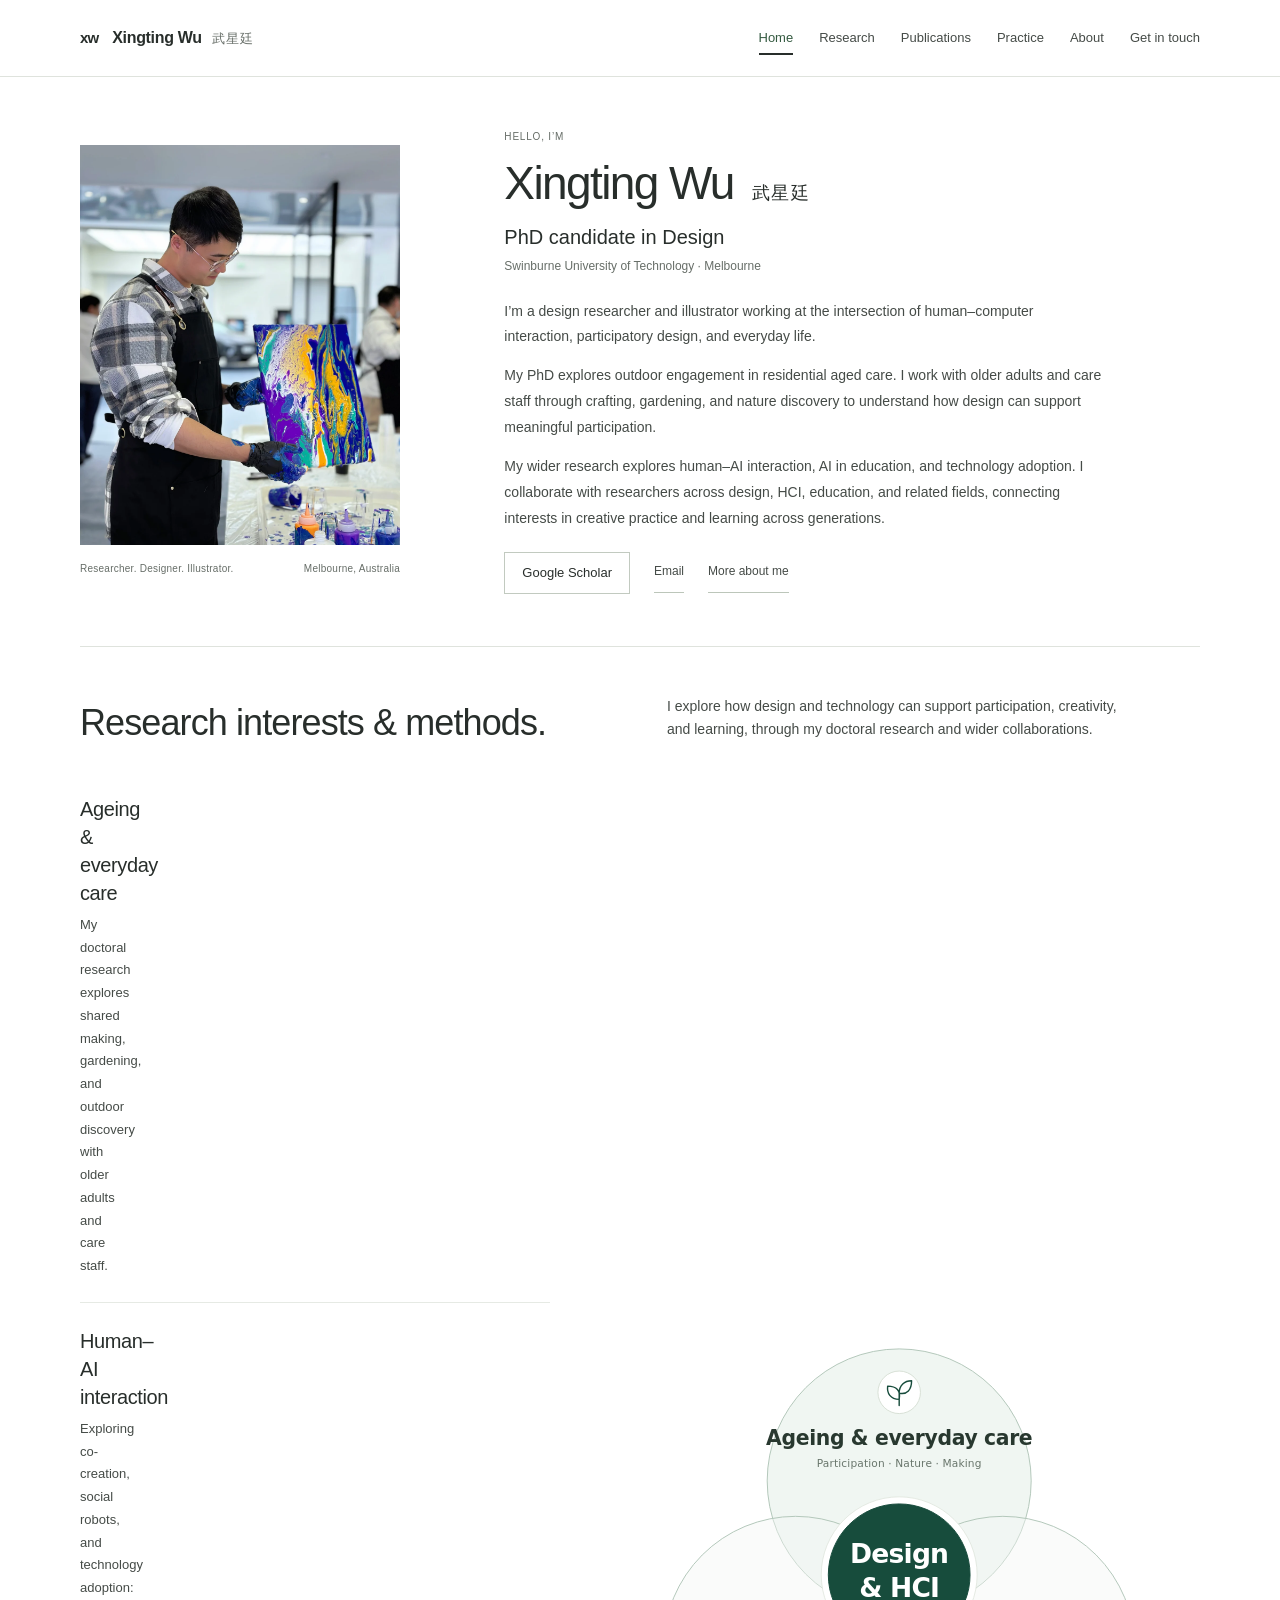
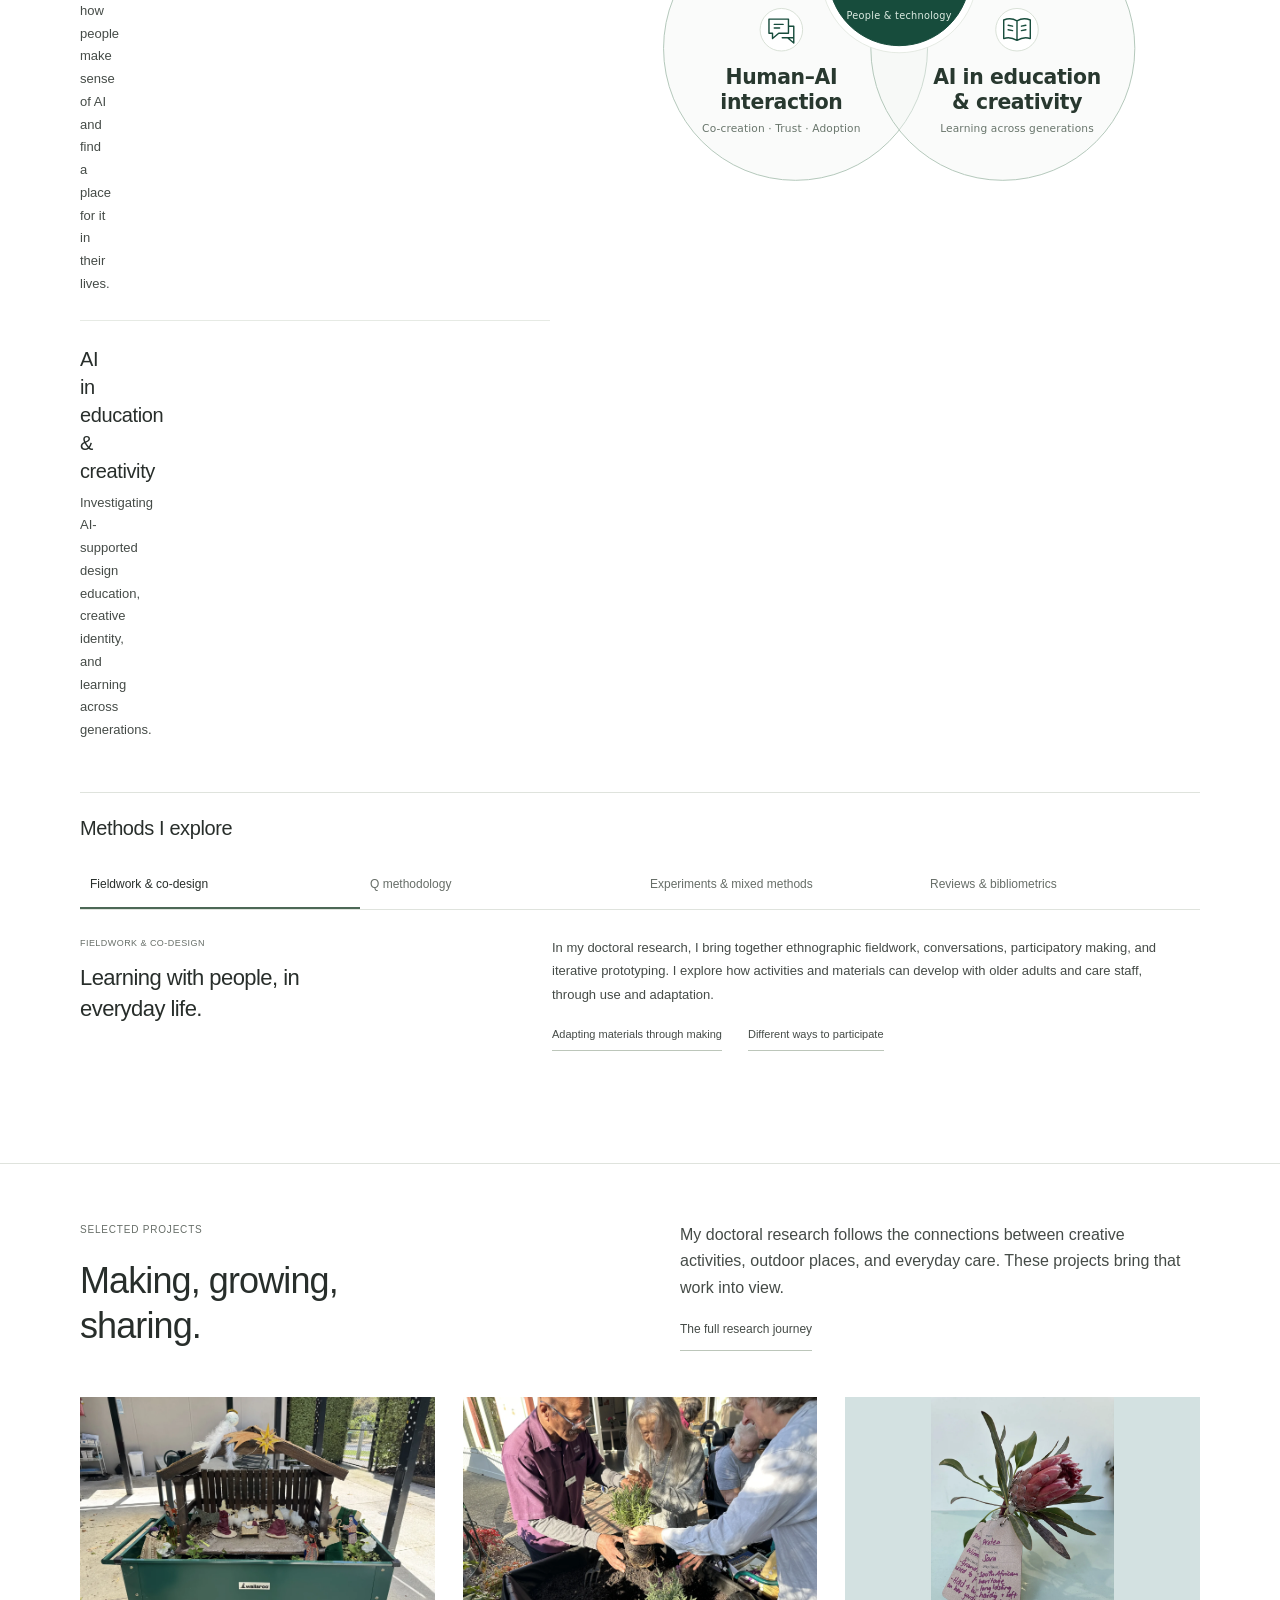
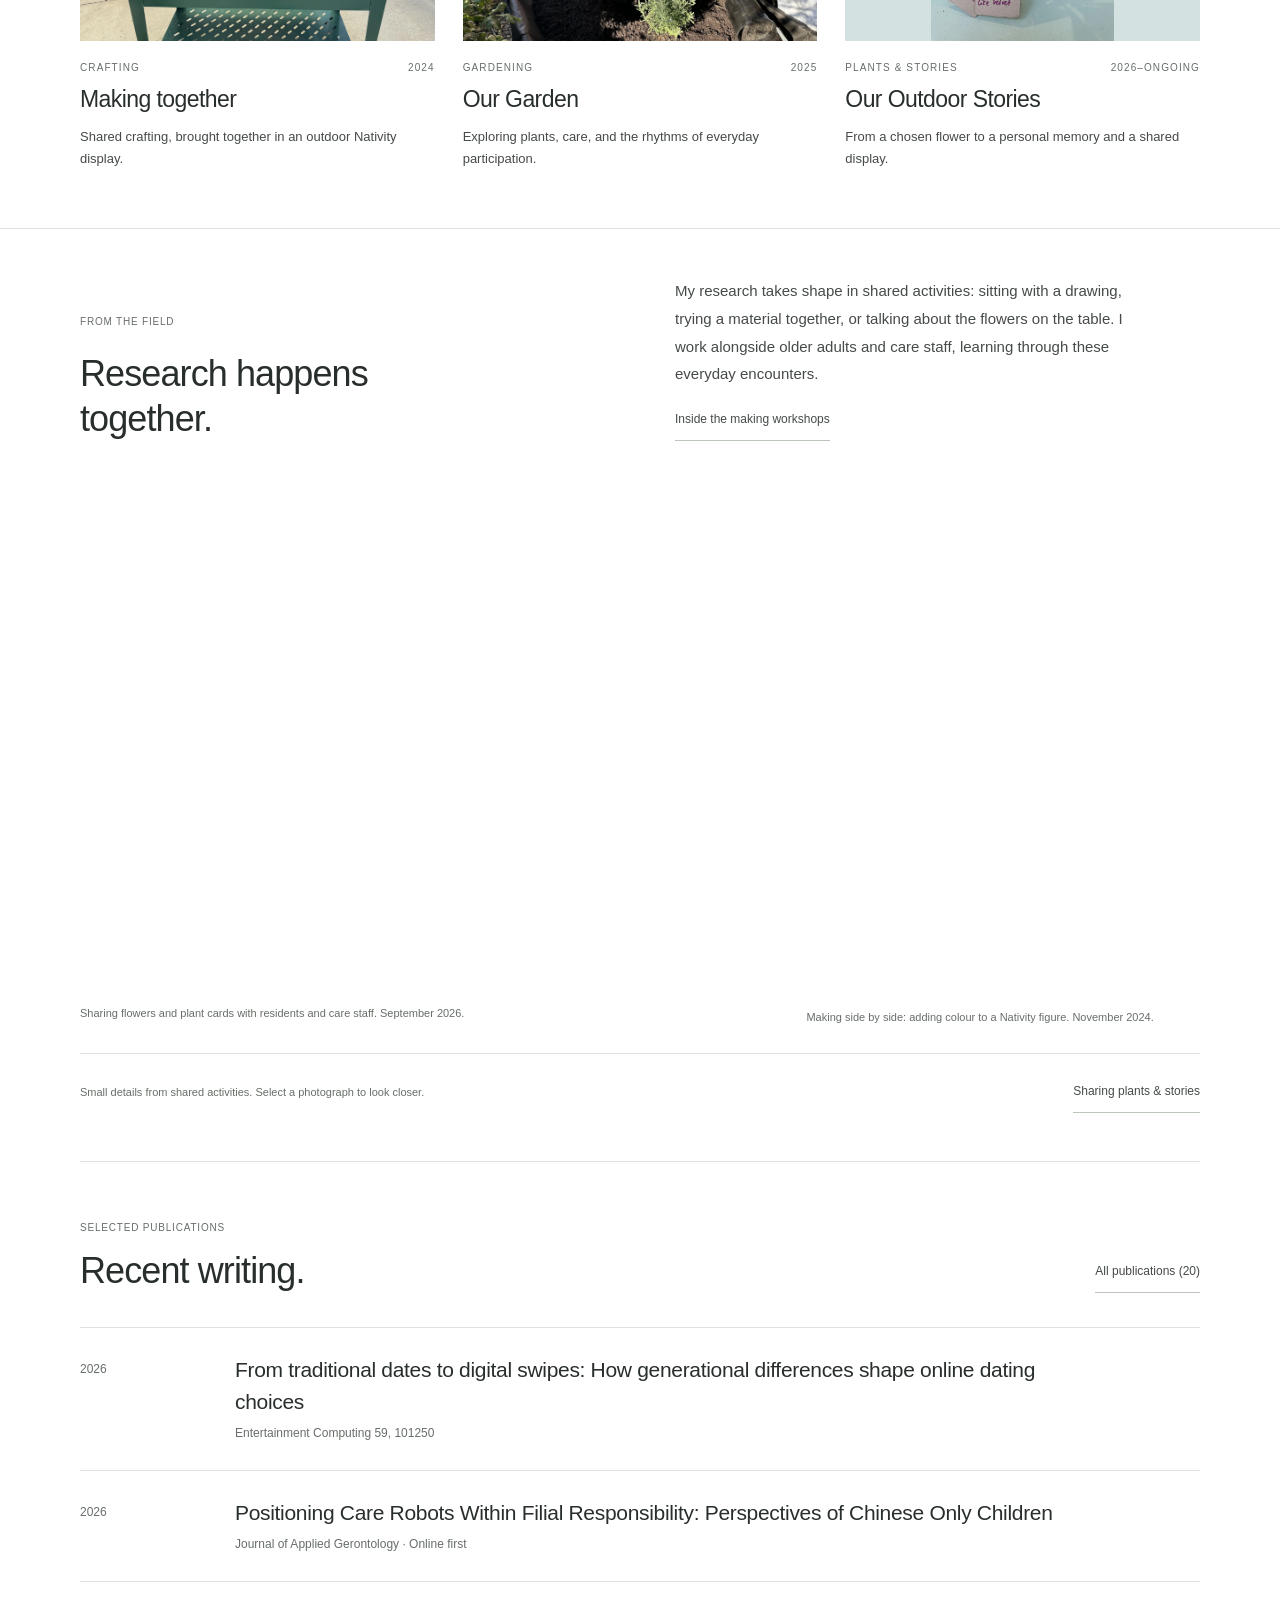
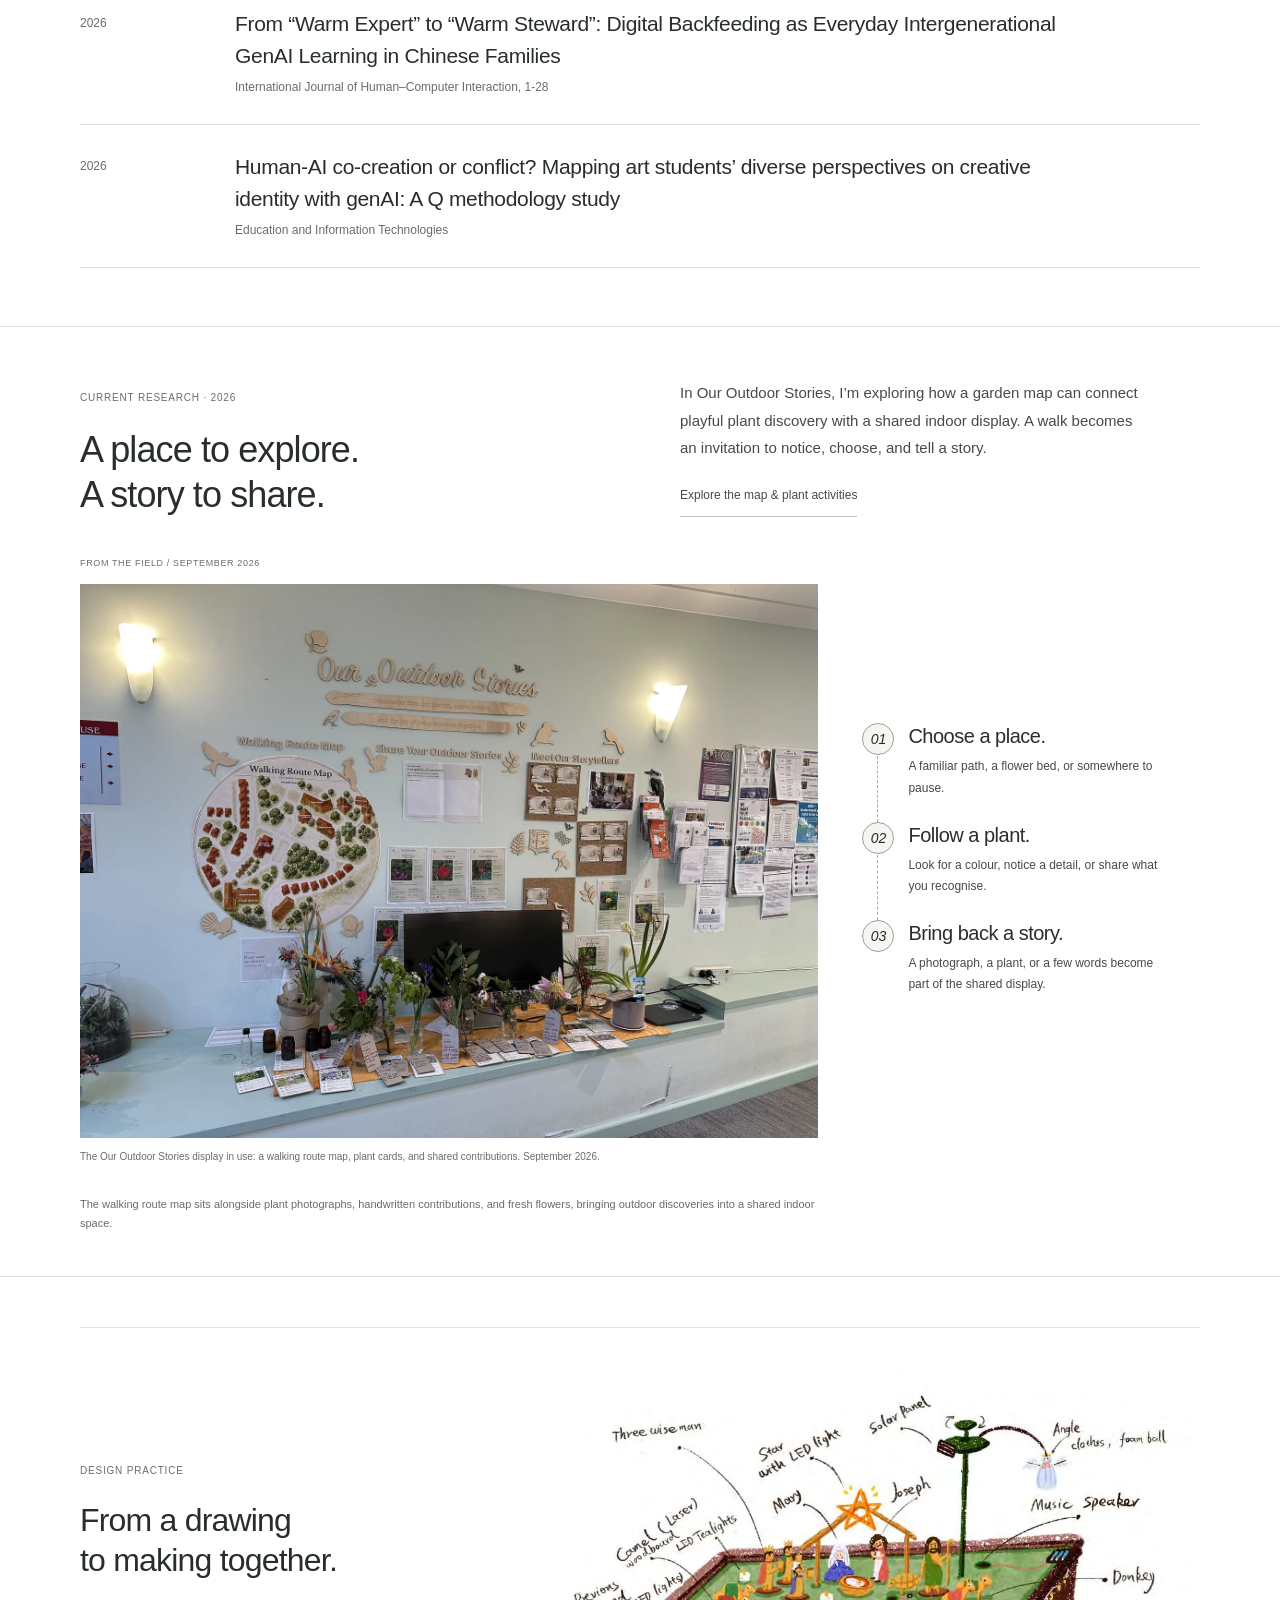
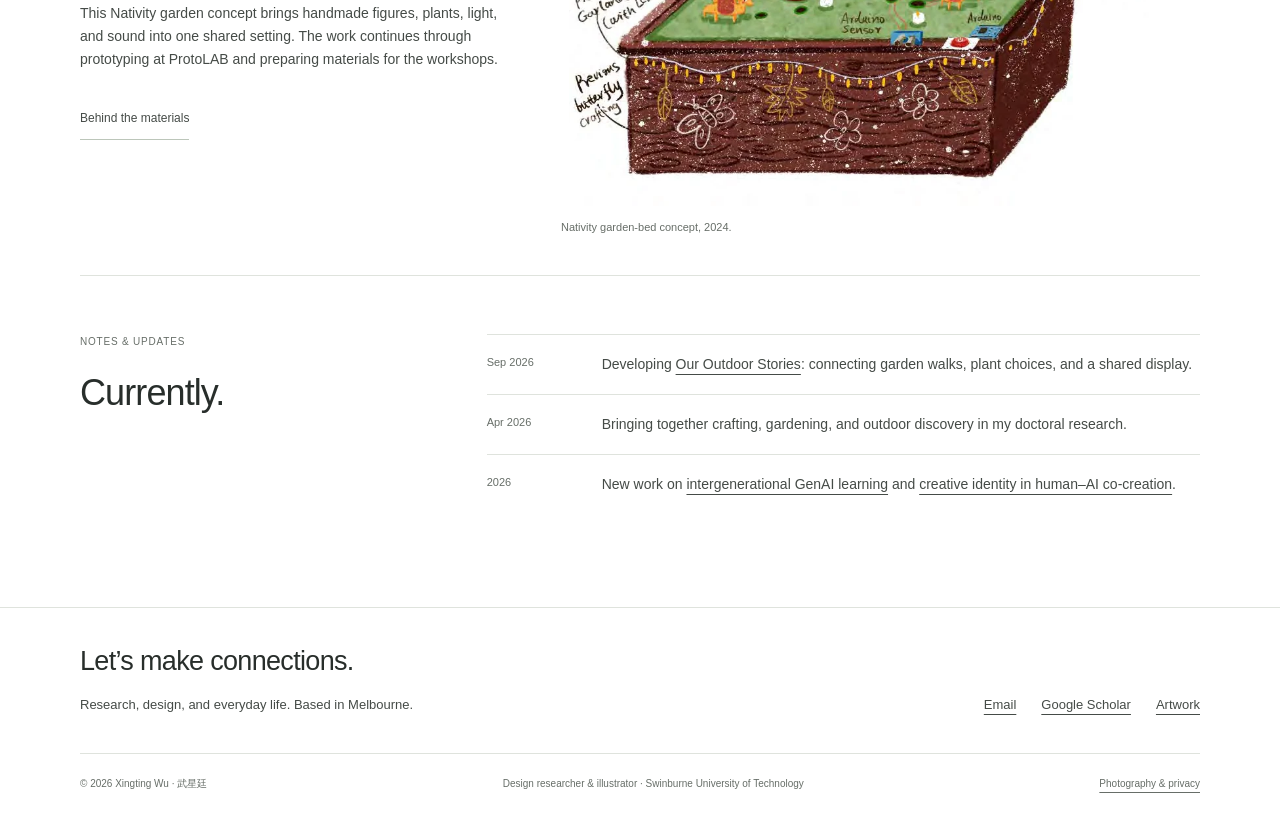
==== commit 74b21eb0: "Clarify green visual hierarchy and move visitor map to contact" ====
--- a/index.html
+++ b/index.html
@@ -7,30 +7,29 @@
 <noscript><style>@media(max-width:760px){.site-header{position:static}.header-inner{height:auto;display:block;padding-block:20px}.nav{display:flex;position:static;padding:15px 0 0;flex-direction:row;flex-wrap:wrap;border:0;gap:15px}.nav .contact-link{margin:0}}</style></noscript>
 </head><body><a class="skip" href="#main">Skip to content</a>
 <header class="site-header"><div class="wrap header-inner"><a class="brand" href="index.html" aria-label="Xingting Wu, home"><span class="brand-mark" aria-hidden="true">xw</span><span>Xingting Wu <span class="chinese" lang="zh">武星廷</span></span></a>
-<button class="menu-toggle" aria-expanded="false" aria-controls="main-nav" hidden>Menu <span aria-hidden="true">☰</span></button><nav class="nav" id="main-nav" aria-label="Main navigation"><a href="index.html" aria-current="page">Home</a><a href="research.html">Research</a><a href="publications.html">Publications</a><a href="practice.html">Practice</a><a href="about.html">About</a><a class="contact-link" href="about.html#contact">Get in touch ↗</a></nav></div></header>
+<button class="menu-toggle" aria-expanded="false" aria-controls="main-nav" hidden>Menu <span aria-hidden="true">☰</span></button><nav class="nav" id="main-nav" aria-label="Main navigation"><a href="index.html" aria-current="page">Home</a><a href="research.html">Research</a><a href="publications.html">Publications</a><a href="practice.html">Practice</a><a href="about.html">About</a><a class="contact-link" href="about.html#contact">Get in touch</a></nav></div></header>
 <main id="main"><div class="wrap"><section class="profile-hero fade-in" aria-labelledby="profile-title">
 <figure class="profile-photo"><img src="assets/images/portrait.webp" alt="Xingting Wu making a colourful artwork" width="1200" height="1600" class="" loading="eager" fetchpriority="high" decoding="async"><figcaption><span>Researcher. Designer. Illustrator.</span><span>Melbourne, Australia</span></figcaption></figure>
-<div class="profile-intro"><span class="eyebrow"><span class="dot"></span>Hello, I’m</span><h1 id="profile-title">Xingting Wu<span class="profile-name-zh" lang="zh">武星廷</span></h1><p class="profile-role">PhD candidate in Design</p><p class="profile-affiliation">Swinburne University of Technology · Melbourne</p><div class="profile-bio"><p>I’m a design researcher and illustrator working at the intersection of human–computer interaction, participatory design, and everyday life.</p><p>My PhD explores outdoor engagement in residential aged care. I work with older adults and care staff through crafting, gardening, and nature discovery to understand how design can support meaningful participation.</p><p>My wider research explores human–AI interaction, AI in education, and technology adoption. I collaborate with researchers across design, HCI, education, and related fields, connecting interests in creative practice and learning across generations.</p></div><div class="profile-links"><a class="button" href="https://scholar.google.com/citations?user=hHaTofQAAAAJ&amp;hl=en">Google Scholar<span class="arrow" aria-hidden="true">↗</span></a><a class="text-link" href="mailto:xingtingwu@swin.edu.au">Email<span class="arrow" aria-hidden="true">↗</span></a><a class="text-link" href="about.html">More about me<span class="arrow" aria-hidden="true">↗</span></a></div></div>
-</section>
-<section class="research-landscape section" id="research-interests" aria-labelledby="landscape-heading">
-<div class="landscape-heading"><div><span class="eyebrow">Research overview</span><h2 id="landscape-heading">Research interests<br> &amp; methods.</h2></div><p>I explore how design and technology can support participation, creativity, and learning, through my doctoral research and wider collaborations.</p></div>
+<div class="profile-intro"><span class="eyebrow">Hello, I’m</span><h1 id="profile-title">Xingting Wu<span class="profile-name-zh" lang="zh">武星廷</span></h1><p class="profile-role">PhD candidate in Design</p><p class="profile-affiliation">Swinburne University of Technology · Melbourne</p><div class="profile-bio"><p>I’m a design researcher and illustrator working at the intersection of human–computer interaction, participatory design, and everyday life.</p><p>My PhD explores outdoor engagement in residential aged care. I work with older adults and care staff through crafting, gardening, and nature discovery to understand how design can support meaningful participation.</p><p>My wider research explores human–AI interaction, AI in education, and technology adoption. I collaborate with researchers across design, HCI, education, and related fields, connecting interests in creative practice and learning across generations.</p></div><div class="profile-links"><a class="button" href="https://scholar.google.com/citations?user=hHaTofQAAAAJ&amp;hl=en">Google Scholar</a><a class="text-link" href="mailto:xingtingwu@swin.edu.au">Email</a><a class="text-link" href="about.html">More about me</a></div></div>
+</section></div>
+<section class="research-landscape section" id="research-interests" aria-labelledby="landscape-heading"><div class="wrap">
+<div class="landscape-heading"><div><h2 id="landscape-heading">Research interests<br> &amp; methods.</h2></div><p>I explore how design and technology can support participation, creativity, and learning, through my doctoral research and wider collaborations.</p></div>
 <div class="landscape-overview"><div class="interest-list">
-<article data-interest-copy="care"><span class="interest-number">01</span><div><h3><a data-interest="care" href="research.html">Ageing &amp; everyday care <span class="arrow" aria-hidden="true">↗</span></a></h3><p>Working with older adults and care staff through shared making, gardening, and outdoor discovery.</p><span class="interest-context">My doctoral focus</span></div></article>
-<article data-interest-copy="ai"><span class="interest-number">02</span><div><h3><a data-interest="ai" href="publications.html#pub-roLk4NBRz8UC">Human–AI interaction <span class="arrow" aria-hidden="true">↗</span></a></h3><p>Exploring co-creation, social robots, and technology adoption: how people make sense of AI and find a place for it in their lives.</p></div></article>
-<article data-interest-copy="learning"><span class="interest-number">03</span><div><h3><a data-interest="learning" href="publications.html#pub-W7OEmFMy1HYC">AI in education &amp; creativity <span class="arrow" aria-hidden="true">↗</span></a></h3><p>Investigating AI-supported design education, creative identity, and learning across generations.</p></div></article>
+<article data-interest-copy="care"><div><h3><a data-interest="care" href="research.html">Ageing &amp; everyday care</a></h3><p>My doctoral research explores shared making, gardening, and outdoor discovery with older adults and care staff.</p></div></article>
+<article data-interest-copy="ai"><div><h3><a data-interest="ai" href="publications.html#pub-roLk4NBRz8UC">Human–AI interaction</a></h3><p>Exploring co-creation, social robots, and technology adoption: how people make sense of AI and find a place for it in their lives.</p></div></article>
+<article data-interest-copy="learning"><div><h3><a data-interest="learning" href="publications.html#pub-W7OEmFMy1HYC">AI in education &amp; creativity</a></h3><p>Investigating AI-supported design education, creative identity, and learning across generations.</p></div></article>
 </div><figure class="interest-diagram"><svg xmlns="http://www.w3.org/2000/svg" class="research-map" viewBox="0 0 680 550" aria-labelledby="landscape-title landscape-desc">
   <title id="landscape-title">Three connected research interests</title>
   <desc id="landscape-desc">Three overlapping areas surround Design and Human–Computer Interaction: ageing and everyday care, human–AI interaction, and AI in education and creativity. Each area links to related research.</desc>
   <style>
-    .research-map text{font-family:'Avenir Next',Avenir,'Trebuchet MS',sans-serif;fill:#303c34;text-anchor:middle}
-    .research-map .map-area{stroke:#b8c5ba;stroke-width:1.1;fill:#eff3ec;fill-opacity:.35;transition:fill-opacity .2s,stroke .2s,stroke-width .2s}
-    .research-map .map-area-ai,.research-map .map-area-learning{fill:#f3f5f1;fill-opacity:.24}
-    .research-map .map-title{font-size:23px;font-weight:500;letter-spacing:-.4px}
+    .research-map text{font-family:-apple-system,system-ui,'SF Pro Display','Helvetica Neue',Arial,sans-serif;fill:#28382f;text-anchor:middle}
+    .research-map .map-area{stroke:#b2c7ba;stroke-width:1.1;fill:#e6f0e9;fill-opacity:.6;transition:fill-opacity .2s,stroke .2s,stroke-width .2s}
+    .research-map .map-area-ai,.research-map .map-area-learning{fill:#f2f6f3;fill-opacity:.4}
+    .research-map .map-title{font-size:23px;font-weight:600;letter-spacing:-.4px}
     .research-map .map-note{font-size:12px;fill:#68756b;letter-spacing:.15px}
-    .research-map .map-index{font-size:11px;letter-spacing:1.9px;fill:#66796a}
-    .research-map .map-core-title{font-family:Georgia,'Times New Roman',serif;font-size:32px;letter-spacing:-.9px}
-    .research-map .map-core-note{font-size:11px;fill:#6b776e;letter-spacing:.3px}
-    .research-map .map-icon{fill:none;stroke:#5c7461;stroke-width:1.6;stroke-linecap:round;stroke-linejoin:round}
+    .research-map .map-core-title{font-size:30px;font-weight:600;letter-spacing:-.9px;fill:#fff}
+    .research-map .map-core-note{font-size:11px;fill:#dcebe2;letter-spacing:.3px}
+    .research-map .map-icon{fill:none;stroke:#174c3c;stroke-width:1.6;stroke-linecap:round;stroke-linejoin:round}
     .research-map .map-icon-disc{fill:#fff;stroke:#d4ded2;stroke-width:1}
     .research-map .map-hit{fill:transparent;stroke:transparent;stroke-width:1.5}
     .research-map .map-link{outline:none}
@@ -47,8 +46,8 @@
   <circle class="map-area map-area-ai" data-interest-area="ai" cx="223" cy="365" r="149"/>
   <circle class="map-area map-area-learning" data-interest-area="learning" cx="457" cy="365" r="149"/>
 
-  <circle cx="340" cy="282" r="88" fill="#fff" stroke="#dce3d9" stroke-width=".8"/>
-  <circle cx="340" cy="282" r="80" fill="#fff" stroke="#9bad9d" stroke-width="1.1"/>
+  <circle class="map-center-halo" cx="340" cy="282" r="88" fill="#fff" stroke="#dce3d9" stroke-width=".8"/>
+  <circle class="map-center" cx="340" cy="282" r="80" fill="#174c3c" stroke="#174c3c" stroke-width="1.1"/>
   <text class="map-core-title" x="340" y="269">Design</text>
   <text class="map-core-title" x="340" y="307">&amp; HCI</text>
   <text class="map-core-note" x="340" y="332">People &amp; technology</text>
@@ -59,9 +58,8 @@
     <g class="map-icon" transform="translate(326 61)">
       <path d="M14 30V14M14 23C4 23 0 16 1 8c10 0 15 5 13 15ZM14 16C14 7 20 2 28 2c0 10-5 16-14 14Z"/>
     </g>
-    <text class="map-index" x="340" y="117">01 / DOCTORAL FOCUS</text>
-    <text class="map-title" x="340" y="146">Ageing &amp; everyday care</text>
-    <text class="map-note" x="340" y="170">Participation · Nature · Making</text>
+    <text class="map-title" x="340" y="135">Ageing &amp; everyday care</text>
+    <text class="map-note" x="340" y="160">Participation · Nature · Making</text>
   </a>
 
   <a class="map-link" data-interest="ai" href="publications.html#pub-roLk4NBRz8UC" aria-label="Explore human–AI interaction and co-creation research">
@@ -71,10 +69,9 @@
       <path d="M0 1h22v16H11l-7 6v-6H0ZM15 22h13V9h-6M28 22v6l-7-6"/>
       <path d="M6 7h10M6 11h6"/>
     </g>
-    <text class="map-index" x="207" y="386">02</text>
-    <text class="map-title" x="207" y="416">Human–AI</text>
-    <text class="map-title" x="207" y="444">interaction</text>
-    <text class="map-note" x="207" y="469">Co-creation · Trust · Adoption</text>
+    <text class="map-title" x="207" y="405">Human–AI</text>
+    <text class="map-title" x="207" y="433">interaction</text>
+    <text class="map-note" x="207" y="459">Co-creation · Trust · Adoption</text>
   </a>
 
   <a class="map-link" data-interest="learning" href="publications.html#pub-W7OEmFMy1HYC" aria-label="Explore AI in education and creativity research">
@@ -83,29 +80,28 @@
     <g class="map-icon" transform="translate(458 331)">
       <path d="M15 25V3C10 0 5 0 0 2v21c5-2 10-1 15 2 5-3 10-4 15-2V2c-5-2-10-2-15 1ZM5 8l5 1M5 13l5 1M20 9l5-1M20 14l5-1"/>
     </g>
-    <text class="map-index" x="473" y="386">03</text>
-    <text class="map-title" x="473" y="416">AI in education</text>
-    <text class="map-title" x="473" y="444">&amp; creativity</text>
-    <text class="map-note" x="473" y="469">Learning across generations</text>
+    <text class="map-title" x="473" y="405">AI in education</text>
+    <text class="map-title" x="473" y="433">&amp; creativity</text>
+    <text class="map-note" x="473" y="459">Learning across generations</text>
   </a>
 </svg>
-<figcaption>Explore an area to follow the research.</figcaption></figure></div>
-<div class="methods-explorer" data-methods-explorer><div class="methods-heading"><h3>Methods I explore</h3><p>Different questions call for different ways of learning.</p></div><div class="method-tabs" hidden><button type="button" id="method-tab-fieldwork" data-method="fieldwork">Fieldwork & co-design<span aria-hidden="true">↗</span></button><button type="button" id="method-tab-q-methodology" data-method="q-methodology">Q methodology<span aria-hidden="true">↗</span></button><button type="button" id="method-tab-mixed-methods" data-method="mixed-methods">Experiments & mixed methods<span aria-hidden="true">↗</span></button><button type="button" id="method-tab-reviews" data-method="reviews">Reviews & bibliometrics<span aria-hidden="true">↗</span></button></div><div class="method-panels"><section class="method-exploration" id="method-panel-fieldwork"><div><span class="eyebrow">Fieldwork & co-design</span><h4>Learning with people, in everyday life.</h4></div><div><p>In my doctoral research, I bring together ethnographic fieldwork, conversations, participatory making, and iterative prototyping. I explore how activities and materials can develop with older adults and care staff, through use and adaptation.</p><div class="method-examples"><a class="text-link" href="crafting.html#iteration">Adapting materials through making<span class="arrow" aria-hidden="true">↗</span></a><a class="text-link" href="outdoor-stories.html#many-ways">Different ways to participate<span class="arrow" aria-hidden="true">↗</span></a></div></div></section><section class="method-exploration" id="method-panel-q-methodology"><div><span class="eyebrow">Q methodology</span><h4>Making room for different viewpoints.</h4></div><div><p>I am interested in how people understand the same technology differently. My collaborative work uses Q methodology to explore art students’ perspectives on generative AI and creative identity, bringing patterns of viewpoints into focus.</p><div class="method-examples"><a class="text-link" href="https://link.springer.com/article/10.1007/s10639-026-13914-4">Art students, GenAI & creative identity<span class="arrow" aria-hidden="true">↗</span></a></div></div></section><section class="method-exploration" id="method-panel-mixed-methods"><div><span class="eyebrow">Experiments & mixed methods</span><h4>Connecting experiences with patterns.</h4></div><div><p>My collaborative work explores behaviour and perception through experimental studies and mixed methods. This includes human–machine collaboration, AI-supported teaching, and complementary approaches such as PLS-SEM and fsQCA to investigate technology experiences.</p><div class="method-examples"><a class="text-link" href="https://www.frontiersin.org/journals/psychology/articles/10.3389/fpsyg.2025.1624182/full">AI teaching assistants: a mixed-methods study<span class="arrow" aria-hidden="true">↗</span></a><a class="text-link" href="https://www.sciencedirect.com/science/article/pii/S0001457525001538">Human–machine collaboration & driving<span class="arrow" aria-hidden="true">↗</span></a></div></div></section><section class="method-exploration" id="method-panel-reviews"><div><span class="eyebrow">Reviews & bibliometrics</span><h4>Looking across a field of research.</h4></div><div><p>I also explore how reviews and bibliometric approaches can reveal the questions, concepts, and gaps shaping a field. Collaborative work includes game design for older adults, human–AI co-creation, and generative AI in design.</p><div class="method-examples"><a class="text-link" href="https://www.tandfonline.com/doi/full/10.1080/10447318.2025.2506508">Game design for older adults<span class="arrow" aria-hidden="true">↗</span></a><a class="text-link" href="https://openaccess.cms-conferences.org/publications/book/978-1-964867-88-5/article/978-1-964867-88-5_7">Generative AI in clothes design<span class="arrow" aria-hidden="true">↗</span></a></div></div></section></div></div>
-</section>
-<section class="section home-projects" id="projects"><div class="phd-intro"><div><span class="eyebrow">01 / Selected projects</span><h2>Making, growing,<br><em>sharing.</em></h2></div><div><p>My doctoral research follows the connections between creative activities, outdoor places, and everyday care. These projects bring that work into view.</p><div class="actions"><a class="text-link" href="research.html">The full research journey<span class="arrow" aria-hidden="true">↗</span></a></div></div></div><div class="project-grid"><a class="project-link" href="crafting.html"><div class="image-wrap"><img src="assets/images/nativity-finished.webp" alt="Completed Nativity display with hand-decorated figures in a raised garden bed" width="1600" height="1200" class="" loading="lazy" decoding="async"></div><div class="project-number"><span>01 / Crafting</span><span>2024</span></div><h3>Making together<span class="arrow" aria-hidden="true">↗</span></h3><p>Shared crafting, brought together in an outdoor Nativity display.</p></a><a class="project-link" href="gardening.html"><div class="image-wrap"><img src="assets/images/garden-together.webp" alt="People holding and planting a flowering plant together at a raised garden bed" width="1600" height="1200" class="" loading="lazy" decoding="async"></div><div class="project-number"><span>02 / Gardening</span><span>2025</span></div><h3>Our Garden<span class="arrow" aria-hidden="true">↗</span></h3><p>Exploring plants, care, and the rhythms of everyday participation.</p></a><a class="project-link" href="outdoor-stories.html"><div class="image-wrap"><img src="assets/images/labelled-flowers.webp" alt="A glass bottle of protea flowers with handwritten plant-story tags" width="1200" height="1600" class="specimen" loading="lazy" decoding="async"></div><div class="project-number"><span>03 / Plants & stories</span><span>2026–ongoing</span></div><h3>Our Outdoor Stories<span class="arrow" aria-hidden="true">↗</span></h3><p>From a chosen flower to a personal memory and a shared display.</p></a></div></section>
-<section class="field-moments" id="together" aria-labelledby="together-title">
-<div class="field-heading"><div><span class="eyebrow">From the field / People & process</span><h2 id="together-title">Research happens<br><em>together.</em></h2></div><div><p>My research takes shape in shared activities: sitting with a drawing, trying a material together, or talking about the flowers on the table. I work alongside older adults and care staff, learning through these everyday encounters.</p><a class="text-link" href="crafting.html#drawing">Inside the making workshops<span class="arrow" aria-hidden="true">↗</span></a></div></div>
+</figure></div>
+<div class="methods-explorer" data-methods-explorer><div class="methods-heading"><h3>Methods I explore</h3></div><div class="method-tabs" hidden><button type="button" id="method-tab-fieldwork" data-method="fieldwork">Fieldwork & co-design</button><button type="button" id="method-tab-q-methodology" data-method="q-methodology">Q methodology</button><button type="button" id="method-tab-mixed-methods" data-method="mixed-methods">Experiments & mixed methods</button><button type="button" id="method-tab-reviews" data-method="reviews">Reviews & bibliometrics</button></div><div class="method-panels"><section class="method-exploration" id="method-panel-fieldwork"><div><span class="eyebrow">Fieldwork & co-design</span><h4>Learning with people, in everyday life.</h4></div><div><p>In my doctoral research, I bring together ethnographic fieldwork, conversations, participatory making, and iterative prototyping. I explore how activities and materials can develop with older adults and care staff, through use and adaptation.</p><div class="method-examples"><a class="text-link" href="crafting.html#iteration">Adapting materials through making</a><a class="text-link" href="outdoor-stories.html#many-ways">Different ways to participate</a></div></div></section><section class="method-exploration" id="method-panel-q-methodology"><div><span class="eyebrow">Q methodology</span><h4>Making room for different viewpoints.</h4></div><div><p>I am interested in how people understand the same technology differently. My collaborative work uses Q methodology to explore art students’ perspectives on generative AI and creative identity, bringing patterns of viewpoints into focus.</p><div class="method-examples"><a class="text-link" href="https://link.springer.com/article/10.1007/s10639-026-13914-4">Art students, GenAI & creative identity</a></div></div></section><section class="method-exploration" id="method-panel-mixed-methods"><div><span class="eyebrow">Experiments & mixed methods</span><h4>Connecting experiences with patterns.</h4></div><div><p>My collaborative work explores behaviour and perception through experimental studies and mixed methods. This includes human–machine collaboration, AI-supported teaching, and complementary approaches such as PLS-SEM and fsQCA to investigate technology experiences.</p><div class="method-examples"><a class="text-link" href="https://www.frontiersin.org/journals/psychology/articles/10.3389/fpsyg.2025.1624182/full">AI teaching assistants: a mixed-methods study</a><a class="text-link" href="https://www.sciencedirect.com/science/article/pii/S0001457525001538">Human–machine collaboration & driving</a></div></div></section><section class="method-exploration" id="method-panel-reviews"><div><span class="eyebrow">Reviews & bibliometrics</span><h4>Looking across a field of research.</h4></div><div><p>I also explore how reviews and bibliometric approaches can reveal the questions, concepts, and gaps shaping a field. Collaborative work includes game design for older adults, human–AI co-creation, and generative AI in design.</p><div class="method-examples"><a class="text-link" href="https://www.tandfonline.com/doi/full/10.1080/10447318.2025.2506508">Game design for older adults</a><a class="text-link" href="https://openaccess.cms-conferences.org/publications/book/978-1-964867-88-5/article/978-1-964867-88-5_7">Generative AI in clothes design</a></div></div></section></div></div>
+</div></section>
+<div class="wrap"><section class="section home-projects" id="projects"><div class="phd-intro"><div><span class="eyebrow">Selected projects</span><h2>Making, growing,<br><em>sharing.</em></h2></div><div><p>My doctoral research follows the connections between creative activities, outdoor places, and everyday care. These projects bring that work into view.</p><div class="actions"><a class="text-link" href="research.html">The full research journey</a></div></div></div><div class="project-grid"><a class="project-link" href="crafting.html"><div class="image-wrap"><img src="assets/images/nativity-finished.webp" alt="Completed Nativity display with hand-decorated figures in a raised garden bed" width="1600" height="1200" class="" loading="lazy" decoding="async"></div><div class="project-number"><span>Crafting</span><span>2024</span></div><h3>Making together</h3><p>Shared crafting, brought together in an outdoor Nativity display.</p></a><a class="project-link" href="gardening.html"><div class="image-wrap"><img src="assets/images/garden-together.webp" alt="People holding and planting a flowering plant together at a raised garden bed" width="1600" height="1200" class="" loading="lazy" decoding="async"></div><div class="project-number"><span>Gardening</span><span>2025</span></div><h3>Our Garden</h3><p>Exploring plants, care, and the rhythms of everyday participation.</p></a><a class="project-link" href="outdoor-stories.html"><div class="image-wrap"><img src="assets/images/labelled-flowers.webp" alt="A glass bottle of protea flowers with handwritten plant-story tags" width="1200" height="1600" class="specimen" loading="lazy" decoding="async"></div><div class="project-number"><span>Plants & stories</span><span>2026–ongoing</span></div><h3>Our Outdoor Stories</h3><p>From a chosen flower to a personal memory and a shared display.</p></a></div></section></div>
+<section class="field-moments" id="together" aria-labelledby="together-title"><div class="wrap">
+<div class="field-heading"><div><span class="eyebrow">From the field</span><h2 id="together-title">Research happens<br><em>together.</em></h2></div><div><p>My research takes shape in shared activities: sitting with a drawing, trying a material together, or talking about the flowers on the table. I work alongside older adults and care staff, learning through these everyday encounters.</p><a class="text-link" href="crafting.html#drawing">Inside the making workshops</a></div></div>
 <div class="field-collage">
 <figure class="field-main"><a class="zoom-link" href="assets/images/stories-with-residents.webp" data-image data-caption="Sharing flowers and plant cards with residents and care staff. September 2026." aria-label="Enlarge image: Xingting Wu with residents and care staff around tables with flowers and plant cards"><img src="assets/images/stories-with-residents.webp" srcset="assets/images/stories-with-residents-small.webp 800w, assets/images/stories-with-residents.webp 1600w" sizes="(max-width: 760px) calc(100vw - 40px), (max-width: 1050px) 65vw, 850px" alt="Xingting Wu with residents and care staff around tables with flowers and plant cards" width="1600" height="1200" class="" loading="lazy" decoding="async"></a><figcaption class="caption">Sharing flowers and plant cards with residents and care staff. September 2026.</figcaption></figure>
 <figure class="field-making"><a class="zoom-link" href="assets/images/craft-making-side-by-side.webp" data-image data-caption="Making side by side: adding colour to a Nativity figure. November 2024." aria-label="Enlarge image: Xingting Wu working beside a resident as she decorates a wooden Nativity figure"><img src="assets/images/craft-making-side-by-side.webp" srcset="assets/images/craft-making-side-by-side-small.webp 600w, assets/images/craft-making-side-by-side.webp 1200w" sizes="(max-width: 760px) calc(100vw - 40px), (max-width: 1050px) 65vw, 850px" alt="Xingting Wu working beside a resident as she decorates a wooden Nativity figure" width="1200" height="1600" class="" loading="lazy" decoding="async"></a><figcaption class="caption">Making side by side: adding colour to a Nativity figure. November 2024.</figcaption></figure>
-</div><div class="field-footer"><span>Small details from shared activities. Select a photograph to look closer.</span><a class="text-link" href="outdoor-stories.html#many-ways">Sharing plants & stories<span class="arrow" aria-hidden="true">↗</span></a></div></section>
-<section class="section home-publications" id="recent-writing"><div class="section-head"><div><span class="eyebrow">02 / Selected publications</span><h2>Recent writing.</h2></div><a class="text-link" href="publications.html">All publications (20)<span class="arrow" aria-hidden="true">↗</span></a></div><div class="selected-list"><a class="selected-paper" href="https://www.sciencedirect.com/science/article/pii/S1875952126001722"><span class="year">2026 / 01</span><div><h3>From traditional dates to digital swipes: How generational differences shape online dating choices</h3><p>Entertainment Computing 59, 101250</p></div><span class="arrow" aria-hidden="true">↗</span></a><a class="selected-paper" href="https://journals.sagepub.com/doi/full/10.1177/07334648261493744"><span class="year">2026 / 02</span><div><h3>Positioning Care Robots Within Filial Responsibility: Perspectives of Chinese Only Children</h3><p>Journal of Applied Gerontology · Online first</p></div><span class="arrow" aria-hidden="true">↗</span></a><a class="selected-paper" href="https://www.tandfonline.com/doi/full/10.1080/10447318.2026.2668041"><span class="year">2026 / 03</span><div><h3>From “Warm Expert” to “Warm Steward”: Digital Backfeeding as Everyday Intergenerational GenAI Learning in Chinese Families</h3><p>International Journal of Human–Computer Interaction, 1-28</p></div><span class="arrow" aria-hidden="true">↗</span></a><a class="selected-paper" href="https://link.springer.com/article/10.1007/s10639-026-13914-4"><span class="year">2026 / 04</span><div><h3>Human-AI co-creation or conflict? Mapping art students’ diverse perspectives on creative identity with genAI: A Q methodology study</h3><p>Education and Information Technologies</p></div><span class="arrow" aria-hidden="true">↗</span></a></div></section></div>
-<section class="feature-band map-feature" id="map-and-plants"><div class="wrap"><div class="map-feature-heading"><div><span class="eyebrow">03 / Currently in the field · 2026</span><h2>A place to explore.<br><em>A story to share.</em></h2></div><div><p>In Our Outdoor Stories, I’m exploring how a garden map can connect playful plant discovery with a shared indoor display. A walk becomes an invitation to notice, choose, and tell a story.</p><a class="text-link" href="outdoor-stories.html#map-and-play">Explore the map & plant activities<span class="arrow" aria-hidden="true">↗</span></a></div></div><div class="map-feature-content"><div class="concept-sheet"><span class="concept-label">From the field / September 2026</span><figure class=""><a class="zoom-link" href="assets/images/stories-wall.webp" data-image data-caption="The Our Outdoor Stories display in use: a walking route map, plant cards, and shared contributions. September 2026." aria-label="Enlarge image: Our Outdoor Stories display with a walking route map, plant cards, photographs and fresh flowers"><img src="assets/images/stories-wall.webp" alt="Our Outdoor Stories display with a walking route map, plant cards, photographs and fresh flowers" width="1600" height="1200" class="" loading="lazy" decoding="async"></a><figcaption class="caption">The Our Outdoor Stories display in use: a walking route map, plant cards, and shared contributions. September 2026.</figcaption></figure></div><ol class="plant-journey" aria-label="From the garden to a shared story">
+</div><div class="field-footer"><span>Small details from shared activities. Select a photograph to look closer.</span><a class="text-link" href="outdoor-stories.html#many-ways">Sharing plants & stories</a></div></div></section>
+<div class="wrap"><section class="section home-publications" id="recent-writing"><div class="section-head"><div><span class="eyebrow">Selected publications</span><h2>Recent writing.</h2></div><a class="text-link" href="publications.html">All publications (20)</a></div><div class="selected-list"><a class="selected-paper" href="https://www.sciencedirect.com/science/article/pii/S1875952126001722"><span class="year">2026</span><div><h3>From traditional dates to digital swipes: How generational differences shape online dating choices</h3><p>Entertainment Computing 59, 101250</p></div></a><a class="selected-paper" href="https://journals.sagepub.com/doi/full/10.1177/07334648261493744"><span class="year">2026</span><div><h3>Positioning Care Robots Within Filial Responsibility: Perspectives of Chinese Only Children</h3><p>Journal of Applied Gerontology · Online first</p></div></a><a class="selected-paper" href="https://www.tandfonline.com/doi/full/10.1080/10447318.2026.2668041"><span class="year">2026</span><div><h3>From “Warm Expert” to “Warm Steward”: Digital Backfeeding as Everyday Intergenerational GenAI Learning in Chinese Families</h3><p>International Journal of Human–Computer Interaction, 1-28</p></div></a><a class="selected-paper" href="https://link.springer.com/article/10.1007/s10639-026-13914-4"><span class="year">2026</span><div><h3>Human-AI co-creation or conflict? Mapping art students’ diverse perspectives on creative identity with genAI: A Q methodology study</h3><p>Education and Information Technologies</p></div></a></div></section></div>
+<section class="feature-band map-feature" id="map-and-plants"><div class="wrap"><div class="map-feature-heading"><div><span class="eyebrow">Current research · 2026</span><h2>A place to explore.<br><em>A story to share.</em></h2></div><div><p>In Our Outdoor Stories, I’m exploring how a garden map can connect playful plant discovery with a shared indoor display. A walk becomes an invitation to notice, choose, and tell a story.</p><a class="text-link" href="outdoor-stories.html#map-and-play">Explore the map & plant activities</a></div></div><div class="map-feature-content"><div class="concept-sheet"><span class="concept-label">From the field / September 2026</span><figure class=""><a class="zoom-link" href="assets/images/stories-wall.webp" data-image data-caption="The Our Outdoor Stories display in use: a walking route map, plant cards, and shared contributions. September 2026." aria-label="Enlarge image: Our Outdoor Stories display with a walking route map, plant cards, photographs and fresh flowers"><img src="assets/images/stories-wall.webp" alt="Our Outdoor Stories display with a walking route map, plant cards, photographs and fresh flowers" width="1600" height="1200" class="" loading="lazy" decoding="async"></a><figcaption class="caption">The Our Outdoor Stories display in use: a walking route map, plant cards, and shared contributions. September 2026.</figcaption></figure></div><ol class="plant-journey" aria-label="From the garden to a shared story">
 <li><span class="journey-number">01</span><div><h3>Choose a place.</h3><p>A familiar path, a flower bed, or somewhere to pause.</p></div></li>
 <li><span class="journey-number">02</span><div><h3>Follow a plant.</h3><p>Look for a colour, notice a detail, or share what you recognise.</p></div></li>
 <li><span class="journey-number">03</span><div><h3>Bring back a story.</h3><p>A photograph, a plant, or a few words become part of the shared display.</p></div></li>
 </ol></div><p class="map-feature-note">The walking route map sits alongside plant photographs, handwritten contributions, and fresh flowers, bringing outdoor discoveries into a shared indoor space.</p></div></section>
-<div class="wrap"><section class="practice-teaser home-practice" id="design-practice"><div><span class="eyebrow">04 / Design practice</span><h2>From a drawing<br>to <em>making together.</em></h2><p>This Nativity garden concept brings handmade figures, plants, light, and sound into one shared setting. The work continues through prototyping at ProtoLAB and preparing materials for the workshops.</p><div class="actions"><a class="text-link" href="practice.html">Behind the materials<span class="arrow" aria-hidden="true">↗</span></a></div></div><figure class=""><a class="zoom-link" href="assets/images/garden-concept.webp" data-image data-caption="Nativity garden-bed concept, 2024." aria-label="Enlarge image: Hand-drawn Nativity garden-bed concept with crafted figures, plants, lighting, sensors and a music speaker"><img src="assets/images/garden-concept.webp" alt="Hand-drawn Nativity garden-bed concept with crafted figures, plants, lighting, sensors and a music speaker" width="950" height="671" class="" loading="lazy" decoding="async"></a><figcaption class="caption">Nativity garden-bed concept, 2024.</figcaption></figure></section><section class="section updates"><div><span class="eyebrow">Notes & updates</span><h2>Currently.</h2></div><div><div class="update-row"><time datetime="2026-09">Sep 2026</time><p>Developing <a href="outdoor-stories.html">Our Outdoor Stories</a>: connecting garden walks, plant choices, and a shared display.</p></div><div class="update-row"><time datetime="2026-04">Apr 2026</time><p>Bringing together crafting, gardening, and outdoor discovery in my doctoral research.</p></div><div class="update-row"><time datetime="2026">2026</time><p>New work on <a href="https://www.tandfonline.com/doi/full/10.1080/10447318.2026.2668041">intergenerational GenAI learning</a> and <a href="https://link.springer.com/article/10.1007/s10639-026-13914-4">creative identity in human–AI co-creation</a>.</p></div></div></section></div><section class="wrap visitors" id="visitors" aria-labelledby="visitors-title"><div class="visitor-intro"><span class="eyebrow">Across places / Website visitors</span><h2 id="visitors-title">Connections,<br><em>near and far.</em></h2><p>A little window into the places this work reaches. Thank you for stopping by.</p><a class="text-link" href="about.html#contact">Start a conversation <span aria-hidden="true">↗</span></a></div><div class="visitor-map-wrap"><div class="visitor-map-panel"><div class="visitor-map-top"><span>Our visiting world</span><span>Since September 2026</span></div><a class="visitor-live" href="https://mapmyvisitors.com/web/1c8cg" aria-label="Explore the visitor map and statistics on MapMyVisitors"><img id="visitor-map-image" src="https://mapmyvisitors.com/map.png?cl=c2cfb6&amp;w=900&amp;t=n&amp;d=ZteC6Fab8depnYwiaWMsptE8t1EYXOeIAhAFBdEGdp8&amp;co=f1f2e9&amp;ct=243e34" width="900" height="446" alt="World map showing approximate locations of visitors to this website" referrerpolicy="origin" decoding="async"></a><p class="visitor-map-unavailable" id="visitor-map-unavailable" role="status" hidden>The visitor map is unavailable right now. You can still open the statistics below.</p><div class="visitor-map-bottom"><span class="visitor-map-legend"><i aria-hidden="true"></i>Visitor locations</span><a href="https://mapmyvisitors.com/web/1c8cg">Explore the map <span aria-hidden="true">↗</span></a></div></div><p class="visitor-fineprint">Approximate visitor locations. Map by <a href="https://mapmyvisitors.com/">MapMyVisitors</a> · <a href="privacy.html#visitor-map">About visitor data</a></p></div></section></main>
-<footer class="site-footer"><div class="wrap"><div class="footer-main"><div><span class="eyebrow">A conversation starts somewhere</span><h2>Let’s make connections.</h2><p>Research, design, and everyday life. Based in Melbourne.</p></div><div class="footer-links"><a href="mailto:xingtingwu@swin.edu.au">Email ↗</a><a href="https://scholar.google.com/citations?user=hHaTofQAAAAJ&hl=en">Google Scholar ↗</a><a href="https://xhslink.com/m/4sUuQcr9thK">Artwork ↗</a></div></div><div class="footer-bottom"><span>© 2026 Xingting Wu · <span lang="zh">武星廷</span></span><span>Design researcher &amp; illustrator · Swinburne University of Technology</span><a href="privacy.html">Photography &amp; privacy</a></div></div></footer>
+<div class="wrap"><section class="practice-teaser home-practice" id="design-practice"><div><span class="eyebrow">Design practice</span><h2>From a drawing<br>to <em>making together.</em></h2><p>This Nativity garden concept brings handmade figures, plants, light, and sound into one shared setting. The work continues through prototyping at ProtoLAB and preparing materials for the workshops.</p><div class="actions"><a class="text-link" href="practice.html">Behind the materials</a></div></div><figure class=""><a class="zoom-link" href="assets/images/garden-concept.webp" data-image data-caption="Nativity garden-bed concept, 2024." aria-label="Enlarge image: Hand-drawn Nativity garden-bed concept with crafted figures, plants, lighting, sensors and a music speaker"><img src="assets/images/garden-concept.webp" alt="Hand-drawn Nativity garden-bed concept with crafted figures, plants, lighting, sensors and a music speaker" width="950" height="671" class="" loading="lazy" decoding="async"></a><figcaption class="caption">Nativity garden-bed concept, 2024.</figcaption></figure></section><section class="section updates"><div><span class="eyebrow">Notes & updates</span><h2>Currently.</h2></div><div><div class="update-row"><time datetime="2026-09">Sep 2026</time><p>Developing <a href="outdoor-stories.html">Our Outdoor Stories</a>: connecting garden walks, plant choices, and a shared display.</p></div><div class="update-row"><time datetime="2026-04">Apr 2026</time><p>Bringing together crafting, gardening, and outdoor discovery in my doctoral research.</p></div><div class="update-row"><time datetime="2026">2026</time><p>New work on <a href="https://www.tandfonline.com/doi/full/10.1080/10447318.2026.2668041">intergenerational GenAI learning</a> and <a href="https://link.springer.com/article/10.1007/s10639-026-13914-4">creative identity in human–AI co-creation</a>.</p></div></div></section></div></main>
+<footer class="site-footer"><div class="wrap"><div class="footer-main"><div><span class="eyebrow">A conversation starts somewhere</span><h2>Let’s make connections.</h2><p>Research, design, and everyday life. Based in Melbourne.</p></div><div class="footer-links"><a href="mailto:xingtingwu@swin.edu.au">Email</a><a href="https://scholar.google.com/citations?user=hHaTofQAAAAJ&hl=en">Google Scholar</a><a href="https://xhslink.com/m/4sUuQcr9thK">Artwork</a></div></div><div class="footer-bottom"><span>© 2026 Xingting Wu · <span lang="zh">武星廷</span></span><span>Design researcher &amp; illustrator · Swinburne University of Technology</span><a href="privacy.html">Photography &amp; privacy</a></div></div></footer>
 <dialog class="lightbox" id="image-dialog" aria-label="Enlarged project photograph"><button type="button" aria-label="Close image">✕</button><img alt=""><p></p></dialog>
 </body></html>
--- a/assets/site.css
+++ b/assets/site.css
@@ -161,3 +161,70 @@
 .field-making img{width:100%;height:auto;aspect-ratio:3/4;object-fit:contain}
 @media(max-width:1050px){.field-collage{grid-template-columns:minmax(0,1.35fr) minmax(0,.85fr);gap:24px}.field-main img{aspect-ratio:4/3}.field-making{padding-top:32px}}
 @media(max-width:760px){.field-collage{grid-template-columns:1fr;gap:28px}.field-making{padding-top:0;width:82%;margin-left:auto!important}.field-main img{aspect-ratio:4/3}.field-making .caption{max-width:100%}}
+
+/* A research landscape: interests above, ways of investigating below. */
+.research-landscape{border-bottom:1px solid var(--line);padding-block:66px 60px}
+.landscape-heading{display:grid;grid-template-columns:1fr 1fr;gap:64px;align-items:end}
+.landscape-heading .eyebrow{margin-bottom:14px}
+.landscape-heading h2{font-size:clamp(36px,3.6vw,50px)}
+.landscape-heading>p{font-size:15px;max-width:470px;padding-bottom:4px}
+.landscape-overview{display:grid;grid-template-columns:minmax(0,.84fr) minmax(0,1.16fr);gap:38px;align-items:center;margin-top:30px}
+.interest-list{display:grid;gap:28px;padding-block:12px}
+.interest-list article{display:grid;grid-template-columns:27px 1fr;gap:16px}
+.interest-number{font:italic 20px/1.4 var(--serif);color:var(--ochre);padding-top:2px}
+.interest-list h3{font:25px/1.25 var(--serif);letter-spacing:-.025em}
+.interest-list h3 a{text-decoration:none}
+.interest-list h3 .arrow{font-size:16px;white-space:nowrap;display:inline-block;margin-left:5px;color:var(--ochre)}
+.interest-list p{font-size:13px;line-height:1.75;margin-top:9px;max-width:375px}
+.interest-context{font-size:9px;letter-spacing:.1em;text-transform:uppercase;display:inline-block;margin-top:11px;color:#526248;border-bottom:1px solid #b0ba9d;padding-bottom:3px}
+.interest-diagram{min-width:0;align-self:center}
+.interest-diagram svg{display:block;width:100%;height:auto;overflow:visible}
+.interest-diagram figcaption{font-size:10px;text-align:center;color:var(--muted);margin-top:2px;letter-spacing:.02em}
+.methods-explorer{margin-top:36px;padding-top:26px;border-top:1px solid var(--line)}
+.methods-heading{display:flex;justify-content:space-between;gap:20px;align-items:baseline;margin-bottom:20px}
+.methods-heading h3{font:italic 27px/1.3 var(--serif);letter-spacing:-.025em}
+.methods-heading p{font-size:12px;color:var(--muted)}
+.method-tabs{display:grid;grid-template-columns:repeat(4,minmax(0,1fr));border:1px solid #bfc8b5}
+.method-tabs button{display:flex;justify-content:space-between;align-items:center;gap:12px;background:transparent;border:0;border-right:1px solid #bfc8b5;padding:14px 18px;font-size:12px;min-height:52px;text-align:left;transition:background .18s,color .18s}
+.method-tabs button:last-child{border-right:0}
+.method-tabs button>span{font-size:16px}
+.method-tabs button:hover{background:var(--sage)}
+.method-tabs button[aria-selected=true]{color:var(--white);background:var(--ink)}
+.method-tabs button:focus-visible{outline-offset:-5px;outline-color:#b77b4d;position:relative;z-index:1}
+.method-exploration{display:grid;grid-template-columns:minmax(0,.73fr) minmax(0,1.27fr);gap:50px;padding:29px 30px;background:#eceee3;border-bottom:1px solid var(--line)}
+.method-exploration .eyebrow{font-size:9px;margin-bottom:12px}
+.method-exploration h4{font:400 26px/1.3 var(--serif);letter-spacing:-.025em;color:var(--ink);max-width:290px}
+.method-exploration p{font-size:13px;line-height:1.8;max-width:620px}
+.method-examples{display:flex;gap:3px 26px;flex-wrap:wrap;margin-top:12px}
+.method-examples .text-link{font-size:11px;gap:12px;padding-block:7px}
+.methods-explorer.is-enhanced .method-panels{min-height:250px;background:#eceee3}
+.methods-explorer.is-enhanced .method-exploration{border-bottom:0}
+@media(min-width:1250px){.methods-explorer.is-enhanced .method-panels{min-height:224px}}
+@media(max-width:1050px){.landscape-heading{gap:38px}.landscape-overview{gap:16px;grid-template-columns:1fr 1.12fr}.interest-list{gap:24px}.interest-list h3{font-size:23px}.interest-list article{gap:10px;grid-template-columns:24px 1fr}.method-tabs button{padding-inline:12px;font-size:11px;gap:8px}.method-exploration{gap:28px;padding:26px}}
+@media(max-width:760px){
+ .research-landscape{padding-block:42px}
+ .landscape-heading{grid-template-columns:1fr;gap:22px}
+ .landscape-heading h2{font-size:41px}
+ .landscape-heading>p{font-size:14px}
+ .landscape-overview{display:flex;flex-direction:column;gap:27px;margin-top:22px}
+ .interest-diagram{order:-1;width:100%;max-width:530px}
+ .interest-diagram figcaption{font-size:9px}
+ .interest-list{width:100%;gap:25px;padding:0}
+ .interest-list h3{font-size:25px}
+ .interest-list p{max-width:none;font-size:14px}
+ .interest-list article{grid-template-columns:27px 1fr;gap:12px}
+ .methods-explorer{margin-top:30px}
+ .methods-heading{display:block;margin-bottom:17px}
+ .methods-heading p{margin-top:9px;font-size:12px}
+ .method-tabs{grid-template-columns:1fr 1fr}
+ .method-tabs button{min-height:64px;padding:12px;font-size:11px;line-height:1.5}
+ .method-tabs button:nth-child(2){border-right:0}
+ .method-tabs button:nth-child(-n+2){border-bottom:1px solid #bfc8b5}
+ .method-exploration{grid-template-columns:1fr;gap:18px;padding:24px 20px}
+ .method-exploration h4{font-size:26px;max-width:none}
+ .method-exploration p{font-size:13px}
+ .method-examples{display:block;margin-top:13px}
+ .method-examples .text-link{display:flex;justify-content:space-between;max-width:400px;font-size:12px;padding-block:10px}
+ .methods-explorer.is-enhanced .method-panels{min-height:460px}
+}
+@media print{.research-landscape{break-before:page}.method-tabs{display:none!important}.method-exploration[hidden]{display:grid!important}.methods-explorer.is-enhanced .method-panels{min-height:0}.method-exploration{break-inside:avoid}}
--- a/assets/minimal.css
+++ b/assets/minimal.css
@@ -0,0 +1,142 @@
+/* A quieter academic reading surface. Photographs retain their original colours. */
+:root{--paper:#fff;--white:#fff;--ink:#282e2b;--body:#454b47;--muted:#676e68;--line:#dfe3dd;--sage:#f5f6f3;--ochre:#4c6856;--serif:var(--sans);--width:1120px}
+html{scroll-behavior:auto;scroll-padding-top:100px}
+body{font-size:15px}
+h1,h2,h3,h4{font-weight:500;letter-spacing:-.025em;line-height:1.25}
+h1 em,h2 em,h3 em{font-style:normal;color:inherit;font-weight:inherit}
+h1,.page-head h1,.about-copy h1{font-size:clamp(36px,4.2vw,52px)}
+h2,.section-head h2,.map-feature-heading h2,.feature h2,.field-heading h2,.visitor-intro h2,.footer-main h2,.landscape-heading h2{font-size:clamp(28px,3vw,36px);line-height:1.25}
+.eyebrow{font-size:10px;letter-spacing:.08em;font-weight:500}
+.site-header{background:rgba(255,255,255,.98)}
+.header-inner{height:76px}
+.brand{font-size:16px}
+.brand-mark{border:0;width:auto;height:auto;margin-right:2px;padding:0;font:600 15px/1 var(--sans);letter-spacing:-.06em}
+.nav{gap:26px}
+.nav .contact-link{border:0;padding-inline:0}
+.nav a::after{content:'';height:2px;background:#4c6856;position:absolute;left:0;right:0;bottom:6px;transform:scaleX(0);transform-origin:left;transition:transform .22s cubic-bezier(.2,.65,.3,1)}
+.nav a:hover::after,.nav a:focus-visible::after,.nav a[aria-current=page]::after{transform:scaleX(1)}
+.nav a[aria-current=page]{color:#345a40}
+.pointer-effects{position:fixed;inset:0;width:100%;height:100%;pointer-events:none;z-index:80;contain:strict}
+.profile-hero{grid-template-columns:minmax(0,.68fr) minmax(0,1.32fr);gap:66px;padding-block:52px}
+.profile-photo{max-width:320px}
+.profile-photo:before,.hero-art:before,.hero-stamp{display:none}
+.profile-intro h1{font-size:46px;letter-spacing:-.035em}
+.profile-name-zh{font-size:18px;margin-left:18px;letter-spacing:.08em}
+.profile-role{font-size:20px;margin-top:16px}
+.profile-bio{font-size:14px;line-height:1.85;margin-top:22px}
+.profile-links{margin-top:20px}
+.button{background:#fff;color:var(--ink);border-color:#c2cac0;min-height:42px;padding:9px 17px}
+.button:hover{background:#f5f6f3;color:var(--ink)}
+.text-link{font-size:12px;border-color:#bcc6ba}
+.section{padding-block:58px}
+.project-link h3{font-size:23px;letter-spacing:-.025em;line-height:1.35}
+.project-link img,.text-link .arrow,.project-link .arrow{transition:none;transform:none}
+.project-link:hover img,.text-link:hover .arrow,.project-link:hover .arrow{transform:none}
+.field-moments{border-top:1px solid var(--line);padding-block:48px}
+.field-making{padding-top:0}
+.field-collage .zoom-link:after,.photo-sequence .zoom-link:after{display:none}
+.feature-band{background:#fff;border-block:1px solid var(--line)}
+.map-feature{padding-block:52px 42px}
+.map-feature-heading{gap:54px}
+.concept-sheet{padding:0;background:none;box-shadow:none;transform:none}
+.concept-label{margin-left:0;letter-spacing:.07em}
+.concept-sheet .caption{margin-left:0}
+.plant-journey h3{font-size:20px}
+.practice-teaser{background:#fff;border-block:1px solid var(--line);padding:38px 0;gap:55px}
+.practice-teaser h2{font-size:32px}
+.home-practice{margin-top:50px}
+.visitor-map-panel{background:#fafbf8;border-color:var(--line)}
+.visitor-live img{background:#fafbf8}
+.visitor-intro h2{font-size:29px}
+.site-footer{padding-top:37px}
+.footer-main h2{font-size:27px}
+.site-footer .eyebrow{display:none}
+.research-question{background:#f5f6f3;color:var(--ink);padding:35px 40px;gap:35px}
+.research-question .eyebrow{color:var(--muted)}
+.research-question p{font-size:25px}
+.method h3,.timeline h3,.practice-item h2{font-size:24px}
+.method .number,.pub-year>h2{font-style:normal}
+.prose h2{font-size:29px}
+.prose h3{font-size:23px}
+.learning,.fieldwork-note,.contact-panel{background:#f5f6f3;border-color:#c7cec3}
+.practice-item img,.prose figure img{background:#f8f9f6}
+.research-interests li{background:transparent;border-color:var(--line)}
+.selected-paper h3,.publication h3{font-size:21px;letter-spacing:-.015em;line-height:1.5}
+.publication:target{background:#f5f6f3}
+.fade-in{animation:none}
+
+/* Keep the interests map compact and the method controls understated. */
+.research-landscape{padding-block:48px}
+.landscape-heading{gap:54px}
+.landscape-heading>p{font-size:14px}
+.landscape-heading h2 br{display:none}
+.landscape-overview{grid-template-columns:minmax(0,.92fr) minmax(0,1.18fr);gap:48px;margin-top:30px}
+.interest-list{gap:0}
+.interest-list article{border-bottom:1px solid #e6eae4;padding-block:24px;transition:border-color .2s}
+.interest-list article:first-child{padding-top:8px}
+.interest-list article:last-child{border-bottom:0;padding-bottom:8px}
+.interest-list article.is-active{border-color:#b0c0af}
+.interest-list article.is-active h3,.interest-list article.is-active .interest-number{color:#345a40}
+.interest-list a:focus-visible{outline:2px solid #617c66;outline-offset:5px;border-radius:2px}
+.interest-number{font:400 12px/1.7 var(--sans);color:var(--muted);padding-top:3px}
+.interest-list h3{font-size:20px;letter-spacing:-.02em;line-height:1.4;font-weight:500}
+.interest-list h3 .arrow{font-size:13px}
+.interest-list p{font-size:13px;line-height:1.75;margin-top:7px}
+.interest-context{font-size:9px;letter-spacing:.05em;border:0;margin-top:7px;color:var(--muted)}
+.interest-diagram figcaption{margin-top:3px;letter-spacing:.02em;color:#6d786e}
+.methods-explorer{margin-top:30px;padding-top:22px}
+.methods-heading h3{font:500 20px/1.3 var(--sans);letter-spacing:-.02em}
+.method-tabs{border:0;border-bottom:1px solid var(--line)}
+.method-tabs button{position:relative;border:0;padding:13px 10px;color:var(--muted);min-height:48px;font-size:12px}
+.method-tabs button>span{display:none}
+.method-tabs button::after{content:'';position:absolute;left:0;right:0;bottom:0;height:2px;background:#4c6856;transform:scaleX(0);transform-origin:left;transition:transform .22s cubic-bezier(.2,.65,.3,1),opacity .22s}
+.method-tabs button:hover::after,.method-tabs button:focus-visible::after{transform:scaleX(.35);opacity:.45}
+.method-tabs button[aria-selected=true]{background:#fff;box-shadow:none;color:var(--ink)}
+.method-tabs button[aria-selected=true]::after{transform:scaleX(1);opacity:1}
+.method-tabs button:hover{background:#f5f6f3;color:var(--ink)}
+.method-exploration{padding:26px 0 4px;background:#fff;gap:40px;grid-template-columns:1fr 1.5fr}
+.method-exploration h4{font-size:22px;font-weight:400;line-height:1.4}
+.method-exploration .eyebrow{letter-spacing:.05em}
+.methods-explorer.is-enhanced .method-panels{min-height:205px;background:#fff}
+@media(max-width:1050px){.profile-hero{gap:40px}.profile-name-zh{display:block;margin:8px 0 0}.landscape-overview{gap:22px;grid-template-columns:1fr 1fr}.method-tabs button{font-size:11px}.methods-explorer.is-enhanced .method-panels{min-height:235px}}
+@media(max-width:760px){
+ .header-inner{height:68px}
+ .nav{top:68px;gap:4px}
+ .nav>a{align-self:flex-start;min-height:44px;padding:10px 5px}
+ .nav a::after,.nav a[aria-current=page]::after{left:5px;right:5px;width:auto;bottom:6px}
+ .profile-hero{gap:27px;padding-block:32px 38px}
+ .profile-photo{width:100%;max-width:420px}
+ .profile-intro h1{font-size:38px}
+ .profile-name-zh{display:inline-block;margin-left:14px;font-size:16px}
+ .profile-role{font-size:20px}
+ .profile-bio{font-size:14px}
+ .section,.research-landscape{padding-block:38px}
+ .landscape-heading{gap:17px}
+ .landscape-heading h2{font-size:30px}
+ .landscape-overview{gap:25px}
+ .interest-diagram{max-width:460px;overflow:hidden}
+ .interest-diagram svg{width:125%;max-width:none;margin-left:-12.5%}
+ .interest-diagram .map-title{font-size:24px}
+ .interest-diagram .map-note{display:none}
+ .interest-diagram .map-index{font-size:15px;letter-spacing:1px}
+ .interest-diagram .map-core-note{font-size:13px}
+ .interest-list h3{font-size:20px}
+ .interest-list p{font-size:13px}
+ .method-tabs button{min-height:54px;font-size:12px;padding:10px 8px}
+ .method-tabs button:nth-child(-n+2){border-bottom:1px solid var(--line)}
+ .method-exploration{grid-template-columns:1fr;padding:23px 0 0;gap:17px}
+ .methods-explorer.is-enhanced .method-panels{min-height:390px}
+ .map-feature,.field-moments{padding-block:38px}
+ .map-feature-heading,.feature{gap:25px}
+ .map-feature-heading h2,.field-heading h2,.feature h2,.practice-teaser h2{font-size:30px}
+ .concept-sheet{padding:0}
+ .practice-teaser{padding:30px 0;gap:28px}
+ .home-practice{margin-top:35px}
+ .research-question{padding:25px}
+ .research-question p{font-size:22px}
+ .selected-paper h3,.publication h3{font-size:19px}
+ .field-making{width:100%;max-width:420px;margin-inline:0!important}
+ .footer-main h2{font-size:27px}
+}
+@media(prefers-reduced-motion:reduce){.nav a::after,.method-tabs button::after{transition:none}.pointer-effects{display:none}}
+@media(max-width:760px),(hover:none),(pointer:coarse){.pointer-effects{display:none}}
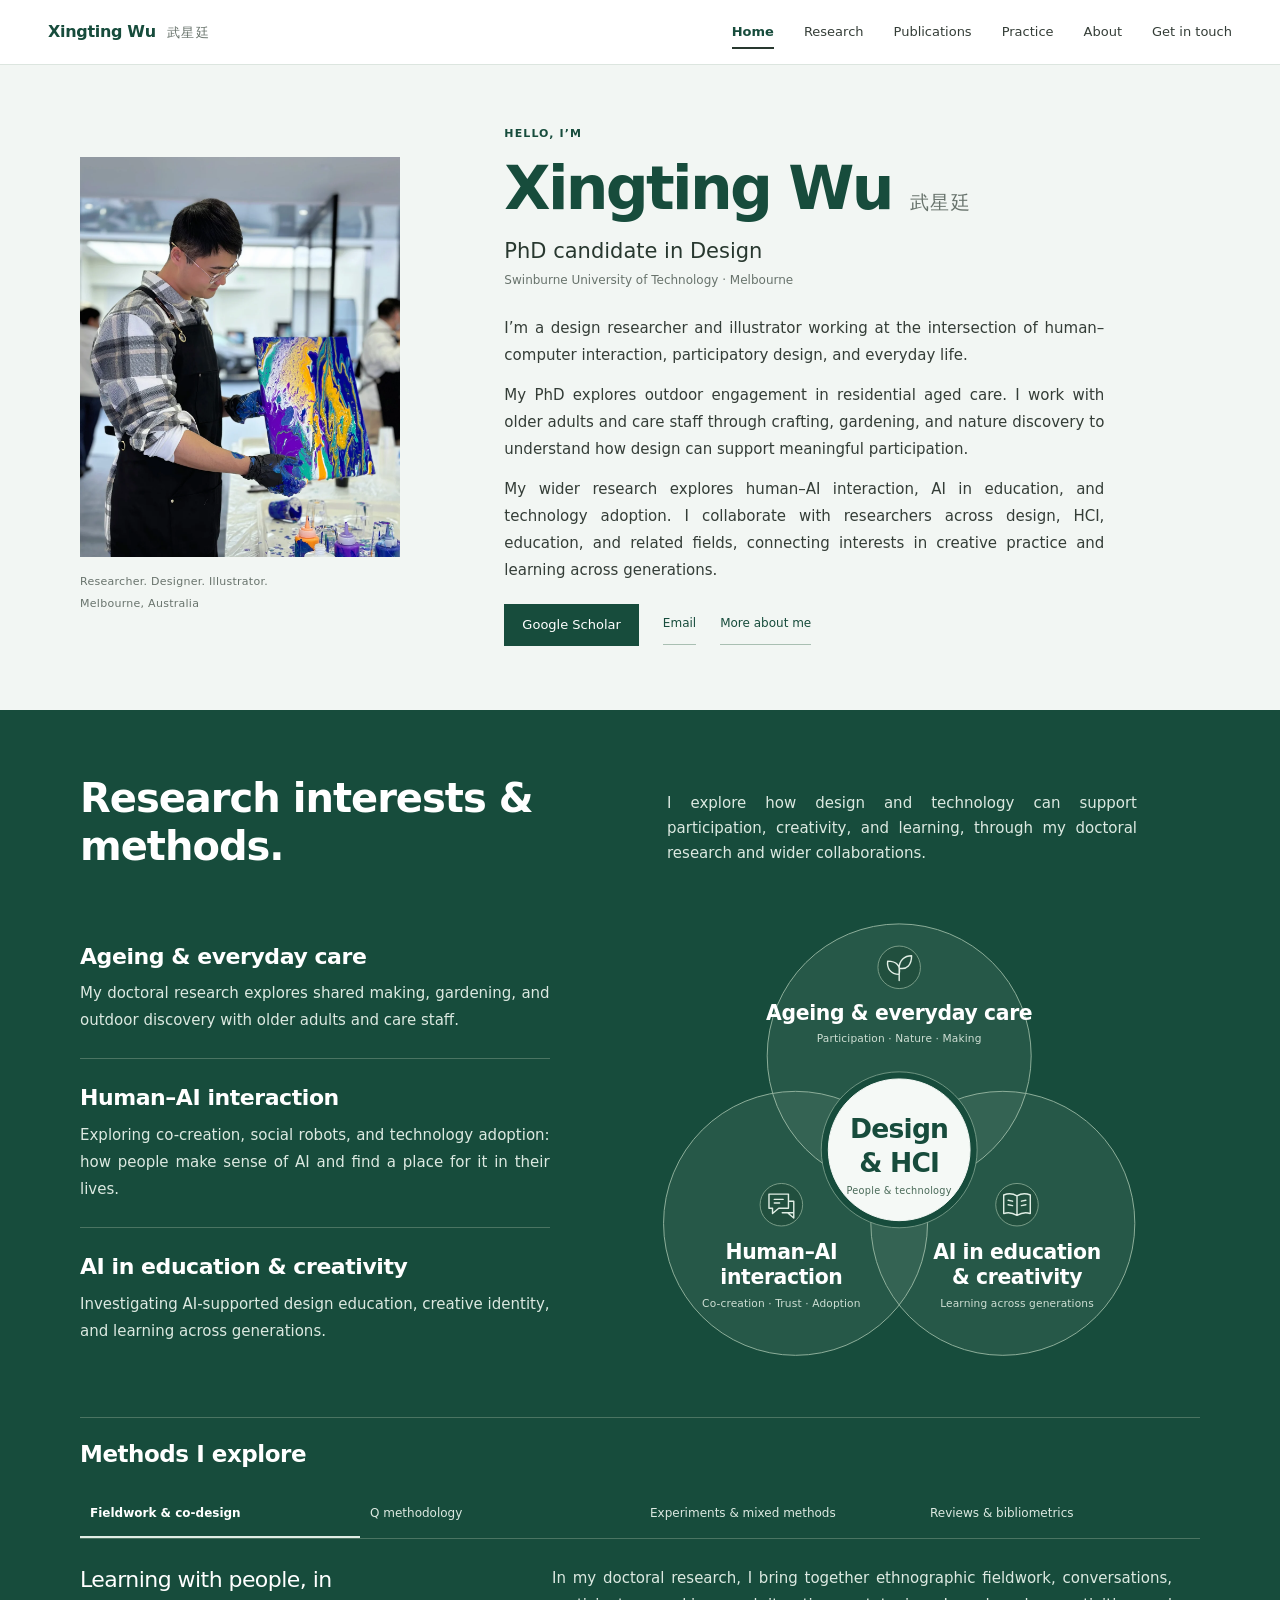
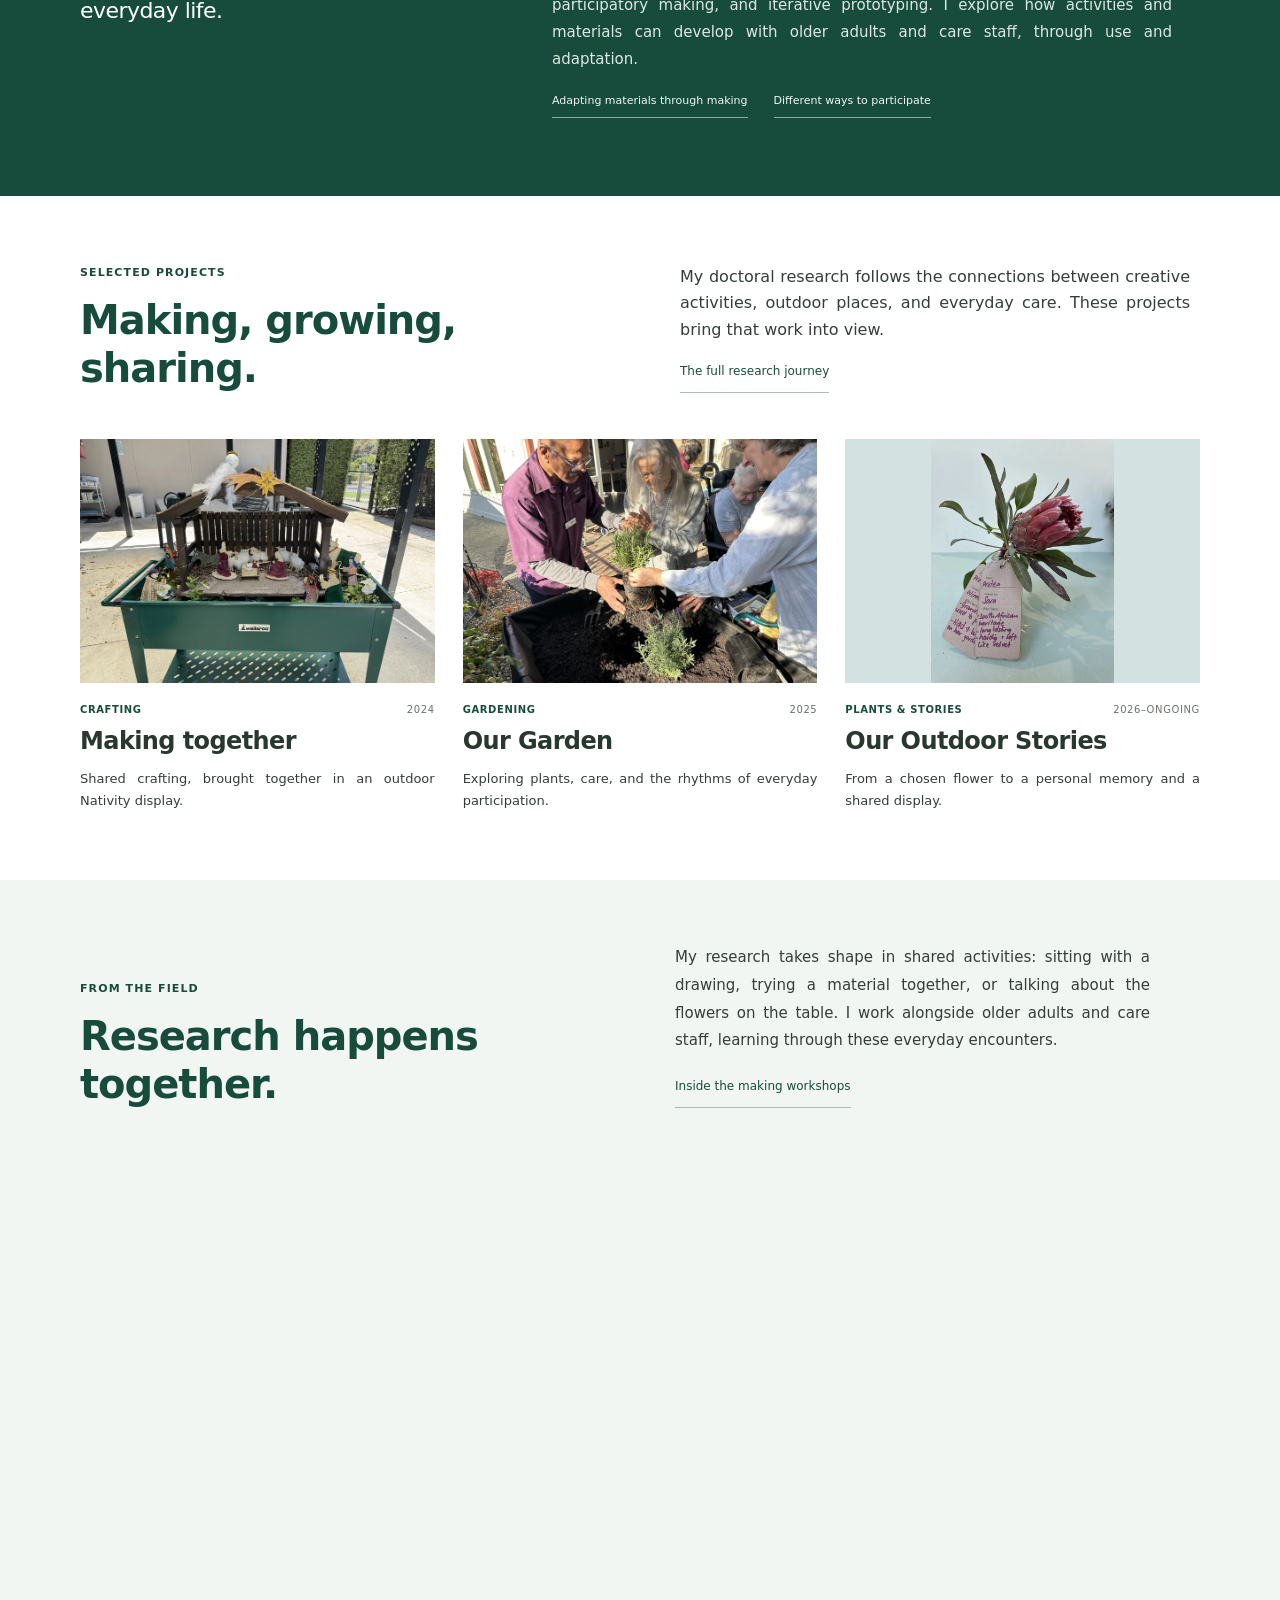
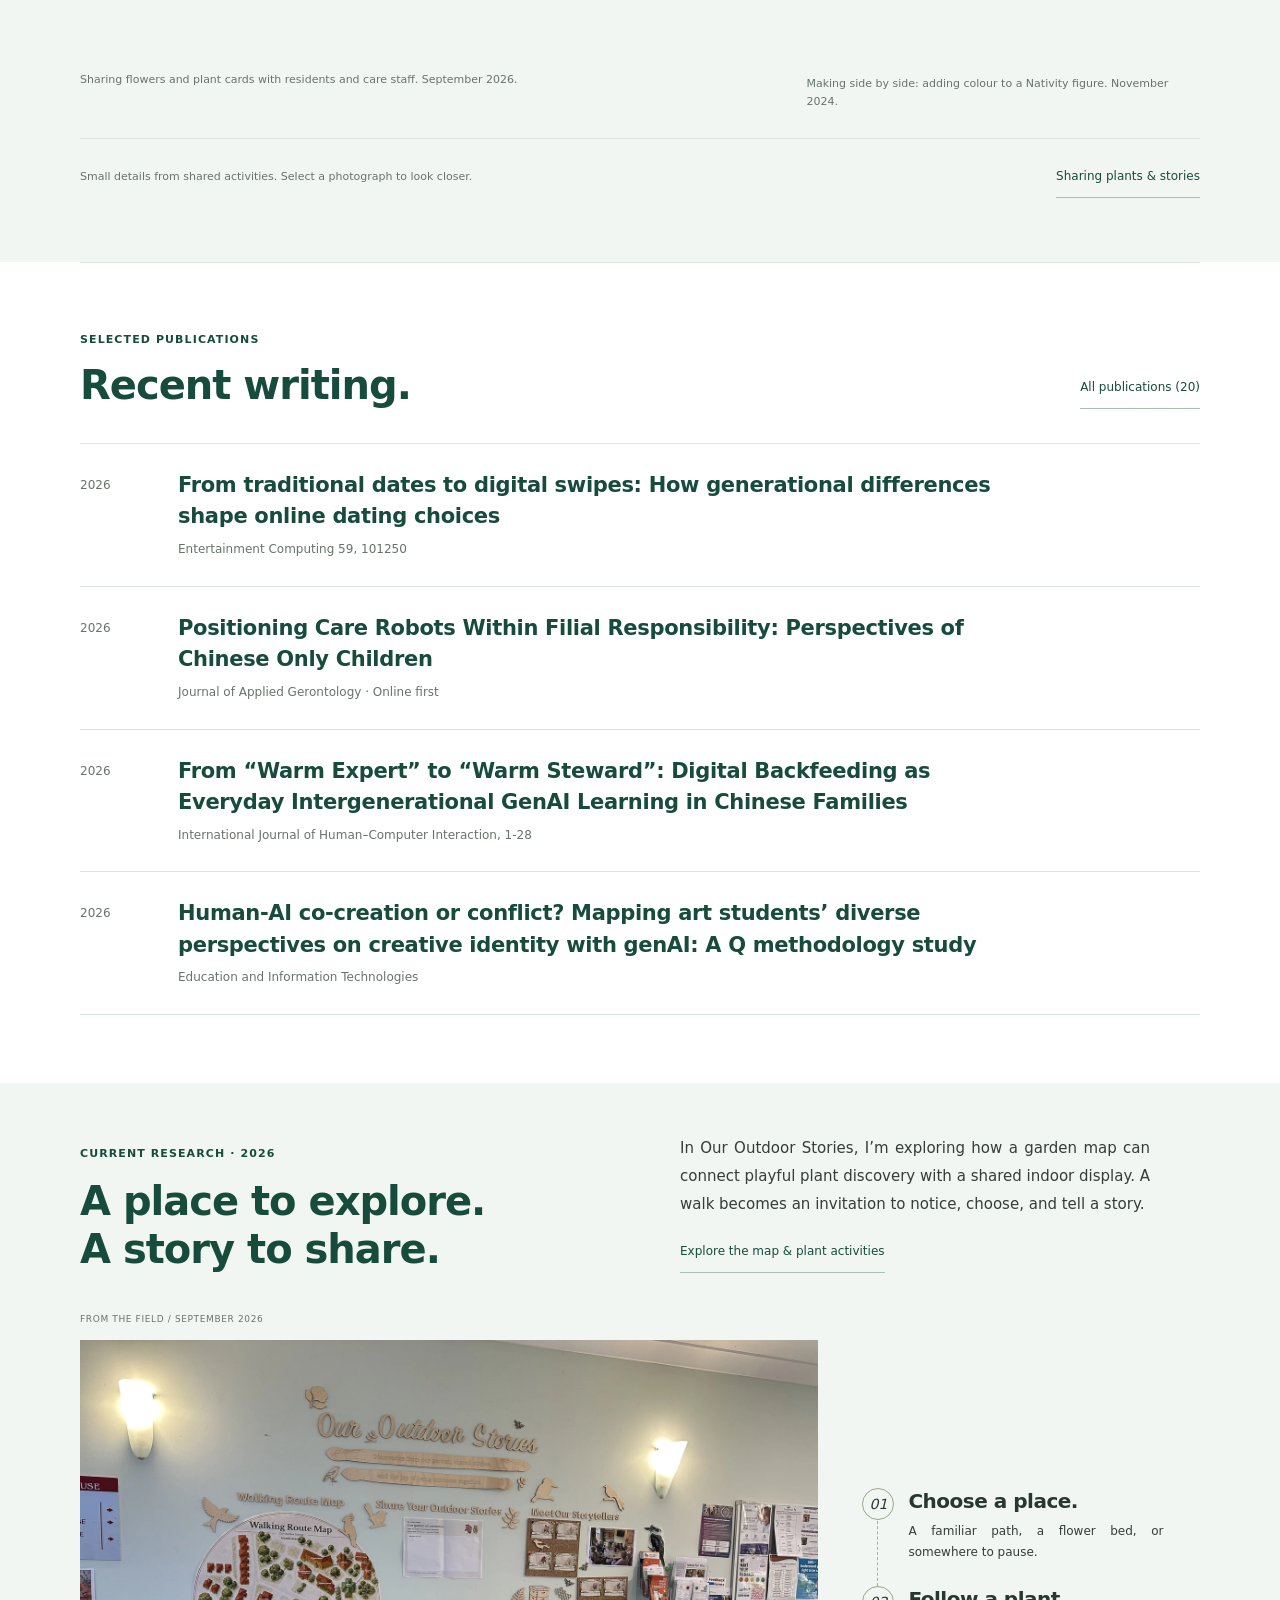
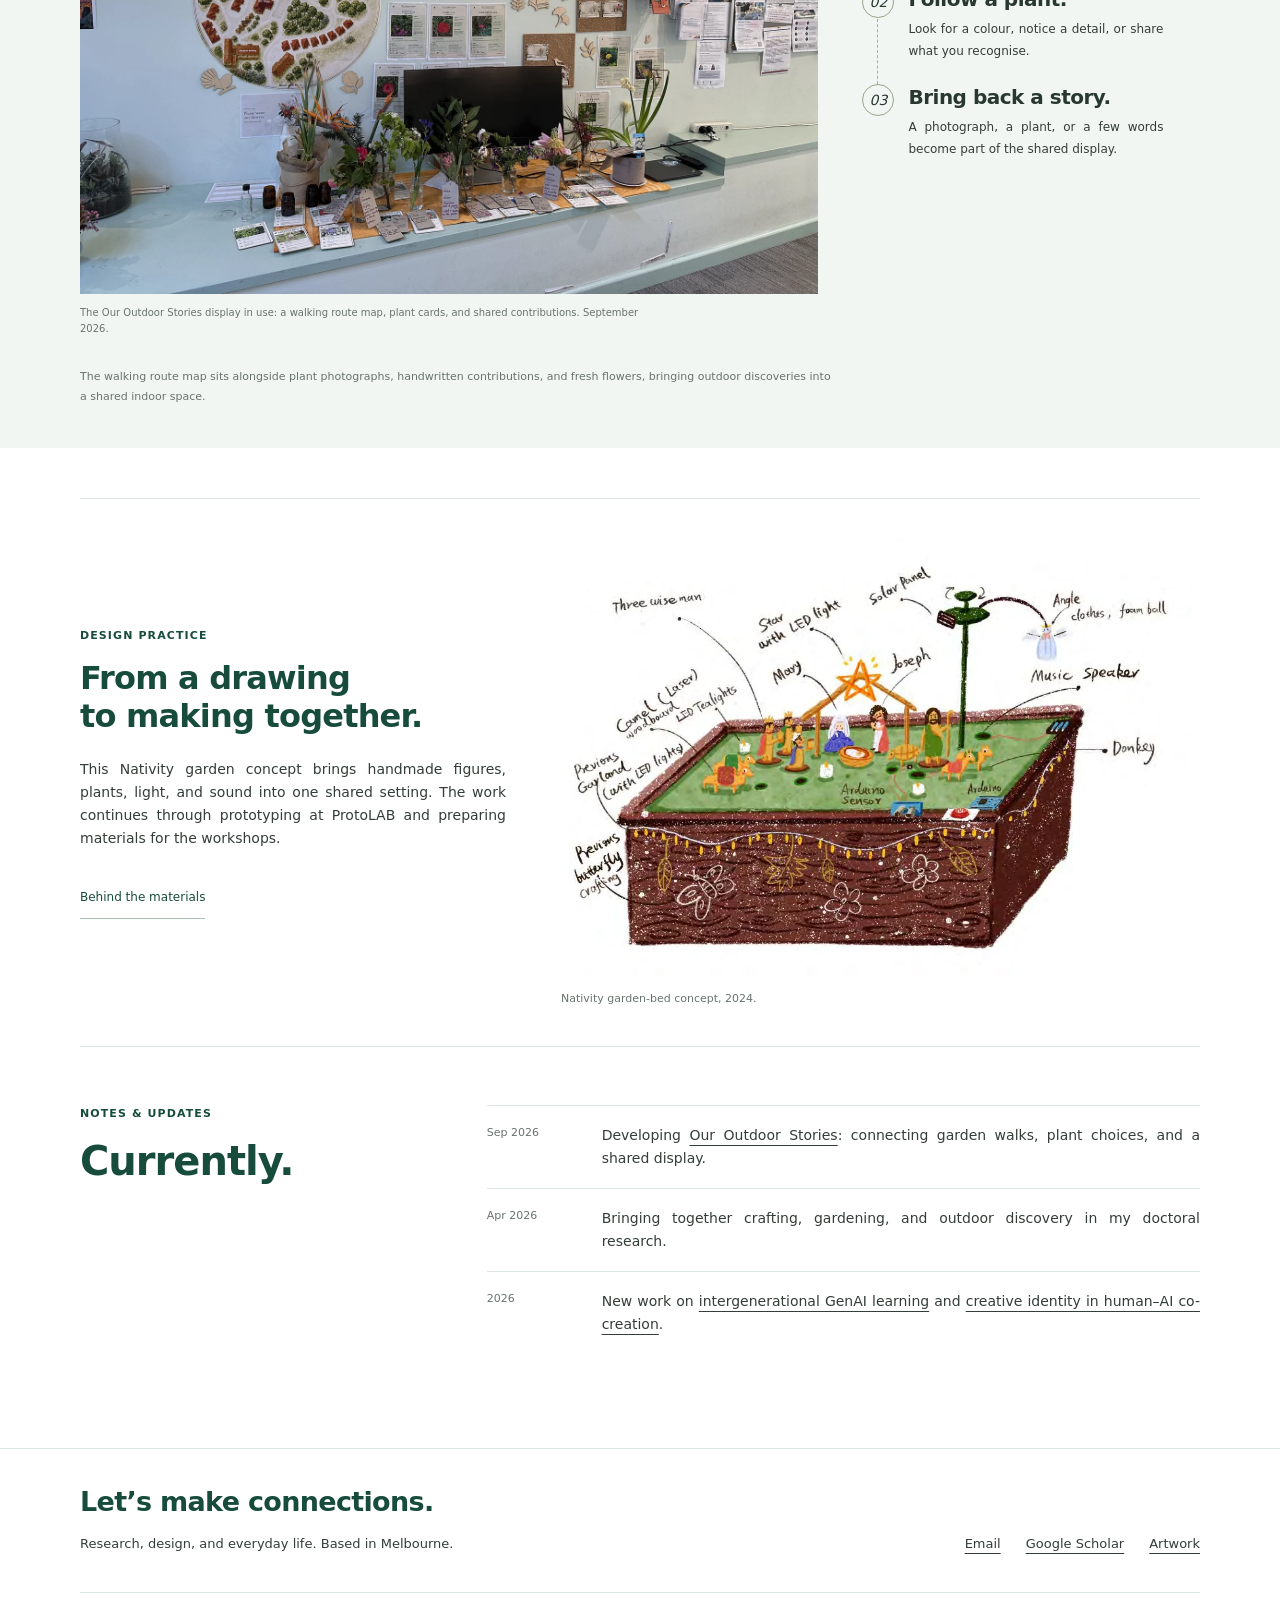
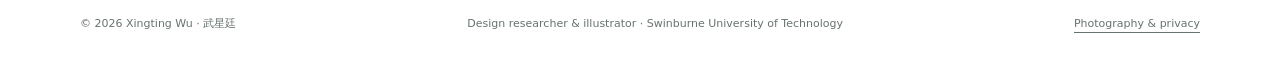
==== commit 7c5d2112: "Separate navigation and personal introduction across all pages" ====
--- a/index.html
+++ b/index.html
@@ -6,12 +6,12 @@
 <link rel="icon" href="favicon.ico" sizes="16x16 32x32 48x48 64x64 128x128"><link rel="icon" href="favicon.png" type="image/png" sizes="128x128"><link rel="stylesheet" href="assets/site.css"><link rel="stylesheet" href="assets/minimal.css"><script defer src="assets/site.js"></script><script defer src="assets/motion.js"></script>
 <noscript><style>@media(max-width:760px){.site-header{position:static}.header-inner{height:auto;display:block;padding-block:20px}.nav{display:flex;position:static;padding:15px 0 0;flex-direction:row;flex-wrap:wrap;border:0;gap:15px}.nav .contact-link{margin:0}}</style></noscript>
 </head><body><a class="skip" href="#main">Skip to content</a>
-<header class="site-header"><div class="wrap header-inner"><a class="brand" href="index.html" aria-label="Xingting Wu, home"><span class="brand-mark" aria-hidden="true">xw</span><span>Xingting Wu <span class="chinese" lang="zh">武星廷</span></span></a>
+<header class="site-header"><div class="wrap header-inner"><a class="brand" href="index.html" aria-label="Xingting Wu, home"><span>Xingting Wu <span class="chinese" lang="zh">武星廷</span></span></a>
 <button class="menu-toggle" aria-expanded="false" aria-controls="main-nav" hidden>Menu <span aria-hidden="true">☰</span></button><nav class="nav" id="main-nav" aria-label="Main navigation"><a href="index.html" aria-current="page">Home</a><a href="research.html">Research</a><a href="publications.html">Publications</a><a href="practice.html">Practice</a><a href="about.html">About</a><a class="contact-link" href="about.html#contact">Get in touch</a></nav></div></header>
-<main id="main"><div class="wrap"><section class="profile-hero fade-in" aria-labelledby="profile-title">
+<main id="main"><div class="profile-band"><div class="wrap"><section class="profile-hero fade-in" aria-labelledby="profile-title">
 <figure class="profile-photo"><img src="assets/images/portrait.webp" alt="Xingting Wu making a colourful artwork" width="1200" height="1600" class="" loading="eager" fetchpriority="high" decoding="async"><figcaption><span>Researcher. Designer. Illustrator.</span><span>Melbourne, Australia</span></figcaption></figure>
 <div class="profile-intro"><span class="eyebrow">Hello, I’m</span><h1 id="profile-title">Xingting Wu<span class="profile-name-zh" lang="zh">武星廷</span></h1><p class="profile-role">PhD candidate in Design</p><p class="profile-affiliation">Swinburne University of Technology · Melbourne</p><div class="profile-bio"><p>I’m a design researcher and illustrator working at the intersection of human–computer interaction, participatory design, and everyday life.</p><p>My PhD explores outdoor engagement in residential aged care. I work with older adults and care staff through crafting, gardening, and nature discovery to understand how design can support meaningful participation.</p><p>My wider research explores human–AI interaction, AI in education, and technology adoption. I collaborate with researchers across design, HCI, education, and related fields, connecting interests in creative practice and learning across generations.</p></div><div class="profile-links"><a class="button" href="https://scholar.google.com/citations?user=hHaTofQAAAAJ&amp;hl=en">Google Scholar</a><a class="text-link" href="mailto:xingtingwu@swin.edu.au">Email</a><a class="text-link" href="about.html">More about me</a></div></div>
-</section></div>
+</section></div></div>
 <section class="research-landscape section" id="research-interests" aria-labelledby="landscape-heading"><div class="wrap">
 <div class="landscape-heading"><div><h2 id="landscape-heading">Research interests<br> &amp; methods.</h2></div><p>I explore how design and technology can support participation, creativity, and learning, through my doctoral research and wider collaborations.</p></div>
 <div class="landscape-overview"><div class="interest-list">
--- a/assets/minimal.css
+++ b/assets/minimal.css
@@ -1,35 +1,43 @@
 /* A quieter academic reading surface. Photographs retain their original colours. */
-:root{--paper:#fff;--white:#fff;--ink:#282e2b;--body:#454b47;--muted:#676e68;--line:#dfe3dd;--sage:#f5f6f3;--ochre:#4c6856;--serif:var(--sans);--width:1120px}
+:root{--paper:#fff;--white:#fff;--green:#174c3c;--green-hover:#103a2d;--ink:#28382f;--body:#343d37;--muted:#68736c;--line:#dce5df;--sage:#f2f6f3;--ochre:var(--green);--sans:-apple-system,system-ui,"SF Pro Display","Helvetica Neue",Arial,"PingFang SC",sans-serif;--serif:var(--sans);--width:1120px}
 html{scroll-behavior:auto;scroll-padding-top:100px}
 body{font-size:15px}
-h1,h2,h3,h4{font-weight:500;letter-spacing:-.025em;line-height:1.25}
+h1,h2,h3,h4{font-weight:600;letter-spacing:-.025em;line-height:1.25;text-align:left}
+h1,h2{color:var(--green)}
+h3,h4{color:var(--ink)}
 h1 em,h2 em,h3 em{font-style:normal;color:inherit;font-weight:inherit}
-h1,.page-head h1,.about-copy h1{font-size:clamp(36px,4.2vw,52px)}
-h2,.section-head h2,.map-feature-heading h2,.feature h2,.field-heading h2,.visitor-intro h2,.footer-main h2,.landscape-heading h2{font-size:clamp(28px,3vw,36px);line-height:1.25}
-.eyebrow{font-size:10px;letter-spacing:.08em;font-weight:500}
-.site-header{background:rgba(255,255,255,.98)}
-.header-inner{height:76px}
-.brand{font-size:16px}
-.brand-mark{border:0;width:auto;height:auto;margin-right:2px;padding:0;font:600 15px/1 var(--sans);letter-spacing:-.06em}
-.nav{gap:26px}
+h1,.page-head h1,.about-copy h1{font-size:clamp(40px,4.8vw,60px);line-height:1.12}
+h2,.section-head h2,.map-feature-heading h2,.feature h2,.field-heading h2,.visitor-intro h2,.footer-main h2,.landscape-heading h2{font-size:clamp(30px,3.3vw,40px);line-height:1.2}
+.eyebrow{font-size:11px;letter-spacing:.1em;font-weight:600;color:var(--green);margin-bottom:14px}
+main p{text-align:justify;text-align-last:left;hyphens:auto;hyphenate-limit-chars:10 4 4}
+main :is(.profile-role,.profile-affiliation,.pub-authors,.pub-venue,.note,.caption,.interest-source,.result-count,.process-context,.visitor-fineprint,.visitor-map-unavailable,.map-feature-note),.selected-paper p,.research-question p,.about-copy .lead{text-align:left;hyphens:none}
+::selection{background:#dcece2;color:var(--green-hover)}
+:focus-visible{outline-color:var(--green)}
+.site-header{background:#fff;border-bottom:1px solid var(--line)}
+.header-inner{height:64px;max-width:none;width:calc(100% - 96px)}
+.brand{font-size:16px;color:var(--green)}
+.nav{gap:30px;font-size:14px}
 .nav .contact-link{border:0;padding-inline:0}
-.nav a::after{content:'';height:2px;background:#4c6856;position:absolute;left:0;right:0;bottom:6px;transform:scaleX(0);transform-origin:left;transition:transform .22s cubic-bezier(.2,.65,.3,1)}
+.nav a::after{content:'';height:2px;background:var(--green);position:absolute;left:0;right:0;bottom:6px;transform:scaleX(0);transform-origin:left;transition:transform .22s cubic-bezier(.2,.65,.3,1)}
 .nav a:hover::after,.nav a:focus-visible::after,.nav a[aria-current=page]::after{transform:scaleX(1)}
-.nav a[aria-current=page]{color:#345a40}
+.nav a[aria-current=page]{color:var(--green);font-weight:600}
 .pointer-effects{position:fixed;inset:0;width:100%;height:100%;pointer-events:none;z-index:80;contain:strict}
 .profile-hero{grid-template-columns:minmax(0,.68fr) minmax(0,1.32fr);gap:66px;padding-block:52px}
 .profile-photo{max-width:320px}
 .profile-photo:before,.hero-art:before,.hero-stamp{display:none}
-.profile-intro h1{font-size:46px;letter-spacing:-.035em}
-.profile-name-zh{font-size:18px;margin-left:18px;letter-spacing:.08em}
-.profile-role{font-size:20px;margin-top:16px}
-.profile-bio{font-size:14px;line-height:1.85;margin-top:22px}
+.profile-intro h1{font-size:clamp(44px,4.8vw,60px);letter-spacing:-.045em;font-weight:600}
+.profile-name-zh{font-size:19px;margin-left:18px;letter-spacing:.08em;color:var(--muted)}
+.profile-role{font-size:21px;font-weight:500;margin-top:16px;color:var(--ink)}
+.profile-affiliation{font-size:12px;color:var(--muted)}
+.profile-bio{font-size:15px;line-height:1.8;margin-top:24px}
 .profile-links{margin-top:20px}
-.button{background:#fff;color:var(--ink);border-color:#c2cac0;min-height:42px;padding:9px 17px}
-.button:hover{background:#f5f6f3;color:var(--ink)}
-.text-link{font-size:12px;border-color:#bcc6ba}
+.button{background:var(--green);color:#fff;border-color:var(--green);min-height:42px;padding:9px 17px;font-weight:500}
+.button:hover{background:var(--green-hover);border-color:var(--green-hover);color:#fff}
+.text-link{font-size:12px;font-weight:500;color:var(--green);border-color:#a9bfb2}
 .section{padding-block:58px}
-.project-link h3{font-size:23px;letter-spacing:-.025em;line-height:1.35}
+.project-link h3{font-size:24px;font-weight:600;letter-spacing:-.025em;line-height:1.3}
+.project-number{color:var(--muted);letter-spacing:.06em}
+.project-number>span:first-child{color:var(--green);font-weight:600}
 .project-link img,.text-link .arrow,.project-link .arrow{transition:none;transform:none}
 .project-link:hover img,.text-link:hover .arrow,.project-link:hover .arrow{transform:none}
 .field-moments{border-top:1px solid var(--line);padding-block:48px}
@@ -41,7 +49,7 @@
 .concept-sheet{padding:0;background:none;box-shadow:none;transform:none}
 .concept-label{margin-left:0;letter-spacing:.07em}
 .concept-sheet .caption{margin-left:0}
-.plant-journey h3{font-size:20px}
+.plant-journey h3{font-size:20px;font-weight:600}
 .practice-teaser{background:#fff;border-block:1px solid var(--line);padding:38px 0;gap:55px}
 .practice-teaser h2{font-size:32px}
 .home-practice{margin-top:50px}
@@ -51,66 +59,105 @@
 .site-footer{padding-top:37px}
 .footer-main h2{font-size:27px}
 .site-footer .eyebrow{display:none}
-.research-question{background:#f5f6f3;color:var(--ink);padding:35px 40px;gap:35px}
-.research-question .eyebrow{color:var(--muted)}
+.research-question{background:var(--sage);color:var(--green);padding:35px 40px;gap:35px}
+.research-question .eyebrow{color:var(--green)}
 .research-question p{font-size:25px}
-.method h3,.timeline h3,.practice-item h2{font-size:24px}
+.method h3,.timeline h3,.practice-item h2{font-size:24px;font-weight:600;color:var(--ink)}
 .method .number,.pub-year>h2{font-style:normal}
-.prose h2{font-size:29px}
-.prose h3{font-size:23px}
+.prose h2{font-size:32px}
+.prose h3{font-size:22px;font-weight:600}
 .learning,.fieldwork-note,.contact-panel{background:#f5f6f3;border-color:#c7cec3}
 .practice-item img,.prose figure img{background:#f8f9f6}
 .research-interests li{background:transparent;border-color:var(--line)}
-.selected-paper h3,.publication h3{font-size:21px;letter-spacing:-.015em;line-height:1.5}
+.selected-paper{grid-template-columns:70px 1fr;gap:28px}
+.selected-paper h3,.publication h3{font-size:21px;font-weight:600;color:var(--green);letter-spacing:-.015em;line-height:1.5}
+.selected-paper .year{font-size:12px;font-weight:500}
+.pub-year>h2{font-size:30px;font-weight:600;color:var(--green)}
+.pub-type{font-size:10px;color:var(--muted);letter-spacing:.07em}
+.pub-authors,.pub-venue{font-size:13px}
 .publication:target{background:#f5f6f3}
 .fade-in{animation:none}
+.caption{font-size:12px}
+.profile-photo figcaption{font-size:11px}
+.footer-bottom{font-size:11px}
 
 /* Keep the interests map compact and the method controls understated. */
 .research-landscape{padding-block:48px}
 .landscape-heading{gap:54px}
-.landscape-heading>p{font-size:14px}
+.landscape-heading>p{font-size:15px}
 .landscape-heading h2 br{display:none}
 .landscape-overview{grid-template-columns:minmax(0,.92fr) minmax(0,1.18fr);gap:48px;margin-top:30px}
 .interest-list{gap:0}
-.interest-list article{border-bottom:1px solid #e6eae4;padding-block:24px;transition:border-color .2s}
+.interest-list article{display:block;border-bottom:1px solid var(--line);padding-block:24px;transition:border-color .2s}
 .interest-list article:first-child{padding-top:8px}
 .interest-list article:last-child{border-bottom:0;padding-bottom:8px}
 .interest-list article.is-active{border-color:#b0c0af}
-.interest-list article.is-active h3,.interest-list article.is-active .interest-number{color:#345a40}
+.interest-list article.is-active h3{color:var(--green)}
 .interest-list a:focus-visible{outline:2px solid #617c66;outline-offset:5px;border-radius:2px}
-.interest-number{font:400 12px/1.7 var(--sans);color:var(--muted);padding-top:3px}
-.interest-list h3{font-size:20px;letter-spacing:-.02em;line-height:1.4;font-weight:500}
-.interest-list h3 .arrow{font-size:13px}
-.interest-list p{font-size:13px;line-height:1.75;margin-top:7px}
-.interest-context{font-size:9px;letter-spacing:.05em;border:0;margin-top:7px;color:var(--muted)}
-.interest-diagram figcaption{margin-top:3px;letter-spacing:.02em;color:#6d786e}
+.interest-list h3{font-size:22px;letter-spacing:-.02em;line-height:1.35;font-weight:600}
+.interest-list p{font-size:15px;line-height:1.8;margin-top:9px;max-width:none}
 .methods-explorer{margin-top:30px;padding-top:22px}
-.methods-heading h3{font:500 20px/1.3 var(--sans);letter-spacing:-.02em}
+.methods-heading h3{font:600 23px/1.3 var(--sans);letter-spacing:-.02em;color:var(--green)}
 .method-tabs{border:0;border-bottom:1px solid var(--line)}
 .method-tabs button{position:relative;border:0;padding:13px 10px;color:var(--muted);min-height:48px;font-size:12px}
-.method-tabs button>span{display:none}
-.method-tabs button::after{content:'';position:absolute;left:0;right:0;bottom:0;height:2px;background:#4c6856;transform:scaleX(0);transform-origin:left;transition:transform .22s cubic-bezier(.2,.65,.3,1),opacity .22s}
+.method-tabs button::after{content:'';position:absolute;left:0;right:0;bottom:0;height:2px;background:var(--green);transform:scaleX(0);transform-origin:left;transition:transform .22s cubic-bezier(.2,.65,.3,1),opacity .22s}
 .method-tabs button:hover::after,.method-tabs button:focus-visible::after{transform:scaleX(.35);opacity:.45}
-.method-tabs button[aria-selected=true]{background:#fff;box-shadow:none;color:var(--ink)}
+.method-tabs button[aria-selected=true]{background:#fff;box-shadow:none;color:var(--green);font-weight:600}
 .method-tabs button[aria-selected=true]::after{transform:scaleX(1);opacity:1}
 .method-tabs button:hover{background:#f5f6f3;color:var(--ink)}
+.method-tabs button:focus-visible{outline:2px solid var(--green);outline-offset:-4px}
 .method-exploration{padding:26px 0 4px;background:#fff;gap:40px;grid-template-columns:1fr 1.5fr}
-.method-exploration h4{font-size:22px;font-weight:400;line-height:1.4}
+.method-exploration h4{font-size:22px;font-weight:500;line-height:1.4}
+.method-exploration p{font-size:15px;line-height:1.8}
 .method-exploration .eyebrow{letter-spacing:.05em}
+.methods-explorer.is-enhanced .method-exploration .eyebrow{display:none}
 .methods-explorer.is-enhanced .method-panels{min-height:205px;background:#fff}
-@media(max-width:1050px){.profile-hero{gap:40px}.profile-name-zh{display:block;margin:8px 0 0}.landscape-overview{gap:22px;grid-template-columns:1fr 1fr}.method-tabs button{font-size:11px}.methods-explorer.is-enhanced .method-panels{min-height:235px}}
+
+/* Full-width bands make the change of topic visible without extra labels. */
+.profile-band{background:var(--sage)}
+.profile-hero{border-bottom:0;padding-block:60px 64px}
+.home-projects,.home-publications{padding-block:68px}
+.field-moments{background:var(--sage);border:0;padding-block:64px}
+.feature-band{background:var(--sage);border:0}
+.research-landscape{background:var(--green);color:#dce9e1;border:0;padding-block:64px 52px}
+.research-landscape :is(h2,h3,h4),.research-landscape .interest-list article.is-active h3{color:#fff}
+.research-landscape .eyebrow{color:#dce9e1}
+.research-landscape .interest-list article,.research-landscape .methods-explorer,.research-landscape .method-tabs,.research-landscape .method-exploration{border-color:#4b7462}
+.research-landscape .interest-list article.is-active{border-color:#c0d6c9}
+.research-landscape .text-link{color:#f1f7f3;border-color:#89ae99}
+.research-landscape a:focus-visible,.research-landscape .method-tabs button:focus-visible{outline-color:#fff}
+.research-landscape .method-tabs button{color:#dce9e1;background:transparent}
+.research-landscape .method-tabs button:hover{color:#fff;background:#ffffff0a}
+.research-landscape .method-tabs button[aria-selected=true]{color:#fff;background:transparent}
+.research-landscape .method-tabs button::after{background:#e1eee5}
+.research-landscape .method-exploration,.research-landscape .methods-explorer.is-enhanced .method-panels{background:transparent}
+.research-landscape .interest-diagram .research-map .map-area{fill:#d4e7d9;fill-opacity:.08;stroke:#8fb09c}
+.research-landscape .interest-diagram .research-map .map-area.is-active,
+.research-landscape .interest-diagram .research-map:has([data-interest="care"]:is(:hover,:focus-visible)) .map-area-care,
+.research-landscape .interest-diagram .research-map:has([data-interest="ai"]:is(:hover,:focus-visible)) .map-area-ai,
+.research-landscape .interest-diagram .research-map:has([data-interest="learning"]:is(:hover,:focus-visible)) .map-area-learning{fill-opacity:.16;stroke:#e1eee5}
+.research-landscape .research-map .map-title,.research-landscape .research-map .map-link:is(:hover,:focus-visible,.is-active) .map-title{fill:#fff}
+.research-landscape .research-map .map-note{fill:#cfdfd4}
+.research-landscape .research-map .map-icon-disc{fill:#214f3e;stroke:#83a58f}
+.research-landscape .research-map .map-icon{stroke:#e1eee5}
+.research-landscape .research-map .map-center-halo{fill:var(--green);stroke:#8fb09c}
+.research-landscape .research-map .map-center{fill:#f5f9f6;stroke:#f5f9f6}
+.research-landscape .research-map .map-core-title{fill:var(--green)}
+.research-landscape .research-map .map-core-note{fill:#496a58}
+.research-landscape .research-map .map-link:focus-visible .map-hit{stroke:#fff}
+@media(max-width:1050px){.header-inner{width:calc(100% - 64px)}.nav{gap:22px}.profile-hero{gap:40px}.profile-name-zh{display:block;margin:8px 0 0}.landscape-overview{gap:22px;grid-template-columns:1fr 1fr}.method-tabs button{font-size:11px}.methods-explorer.is-enhanced .method-panels{min-height:235px}}
 @media(max-width:760px){
- .header-inner{height:68px}
- .nav{top:68px;gap:4px}
+ .header-inner{height:60px;width:calc(100% - 40px)}
+ .nav{top:60px;gap:4px}
  .nav>a{align-self:flex-start;min-height:44px;padding:10px 5px}
  .nav a::after,.nav a[aria-current=page]::after{left:5px;right:5px;width:auto;bottom:6px}
  .profile-hero{gap:27px;padding-block:32px 38px}
  .profile-photo{width:100%;max-width:420px}
- .profile-intro h1{font-size:38px}
+ .profile-intro h1{font-size:44px}
  .profile-name-zh{display:inline-block;margin-left:14px;font-size:16px}
  .profile-role{font-size:20px}
- .profile-bio{font-size:14px}
- .section,.research-landscape{padding-block:38px}
+ .profile-bio{font-size:15px}
+ .section,.research-landscape{padding-block:44px}
  .landscape-heading{gap:17px}
  .landscape-heading h2{font-size:30px}
  .landscape-overview{gap:25px}
@@ -118,15 +165,14 @@
  .interest-diagram svg{width:125%;max-width:none;margin-left:-12.5%}
  .interest-diagram .map-title{font-size:24px}
  .interest-diagram .map-note{display:none}
- .interest-diagram .map-index{font-size:15px;letter-spacing:1px}
  .interest-diagram .map-core-note{font-size:13px}
  .interest-list h3{font-size:20px}
- .interest-list p{font-size:13px}
+ .interest-list p{font-size:14px}
  .method-tabs button{min-height:54px;font-size:12px;padding:10px 8px}
- .method-tabs button:nth-child(-n+2){border-bottom:1px solid var(--line)}
+ .method-tabs button:nth-child(-n+2){border-bottom:1px solid #4b7462}
  .method-exploration{grid-template-columns:1fr;padding:23px 0 0;gap:17px}
  .methods-explorer.is-enhanced .method-panels{min-height:390px}
- .map-feature,.field-moments{padding-block:38px}
+ .map-feature,.field-moments{padding-block:44px}
  .map-feature-heading,.feature{gap:25px}
  .map-feature-heading h2,.field-heading h2,.feature h2,.practice-teaser h2{font-size:30px}
  .concept-sheet{padding:0}
@@ -135,8 +181,10 @@
  .research-question{padding:25px}
  .research-question p{font-size:22px}
  .selected-paper h3,.publication h3{font-size:19px}
+ .selected-paper{grid-template-columns:42px 1fr;gap:16px}
  .field-making{width:100%;max-width:420px;margin-inline:0!important}
  .footer-main h2{font-size:27px}
 }
+@media(max-width:380px){.profile-intro h1{font-size:40px}.profile-name-zh{display:block;margin:9px 0 0}}
 @media(prefers-reduced-motion:reduce){.nav a::after,.method-tabs button::after{transition:none}.pointer-effects{display:none}}
 @media(max-width:760px),(hover:none),(pointer:coarse){.pointer-effects{display:none}}
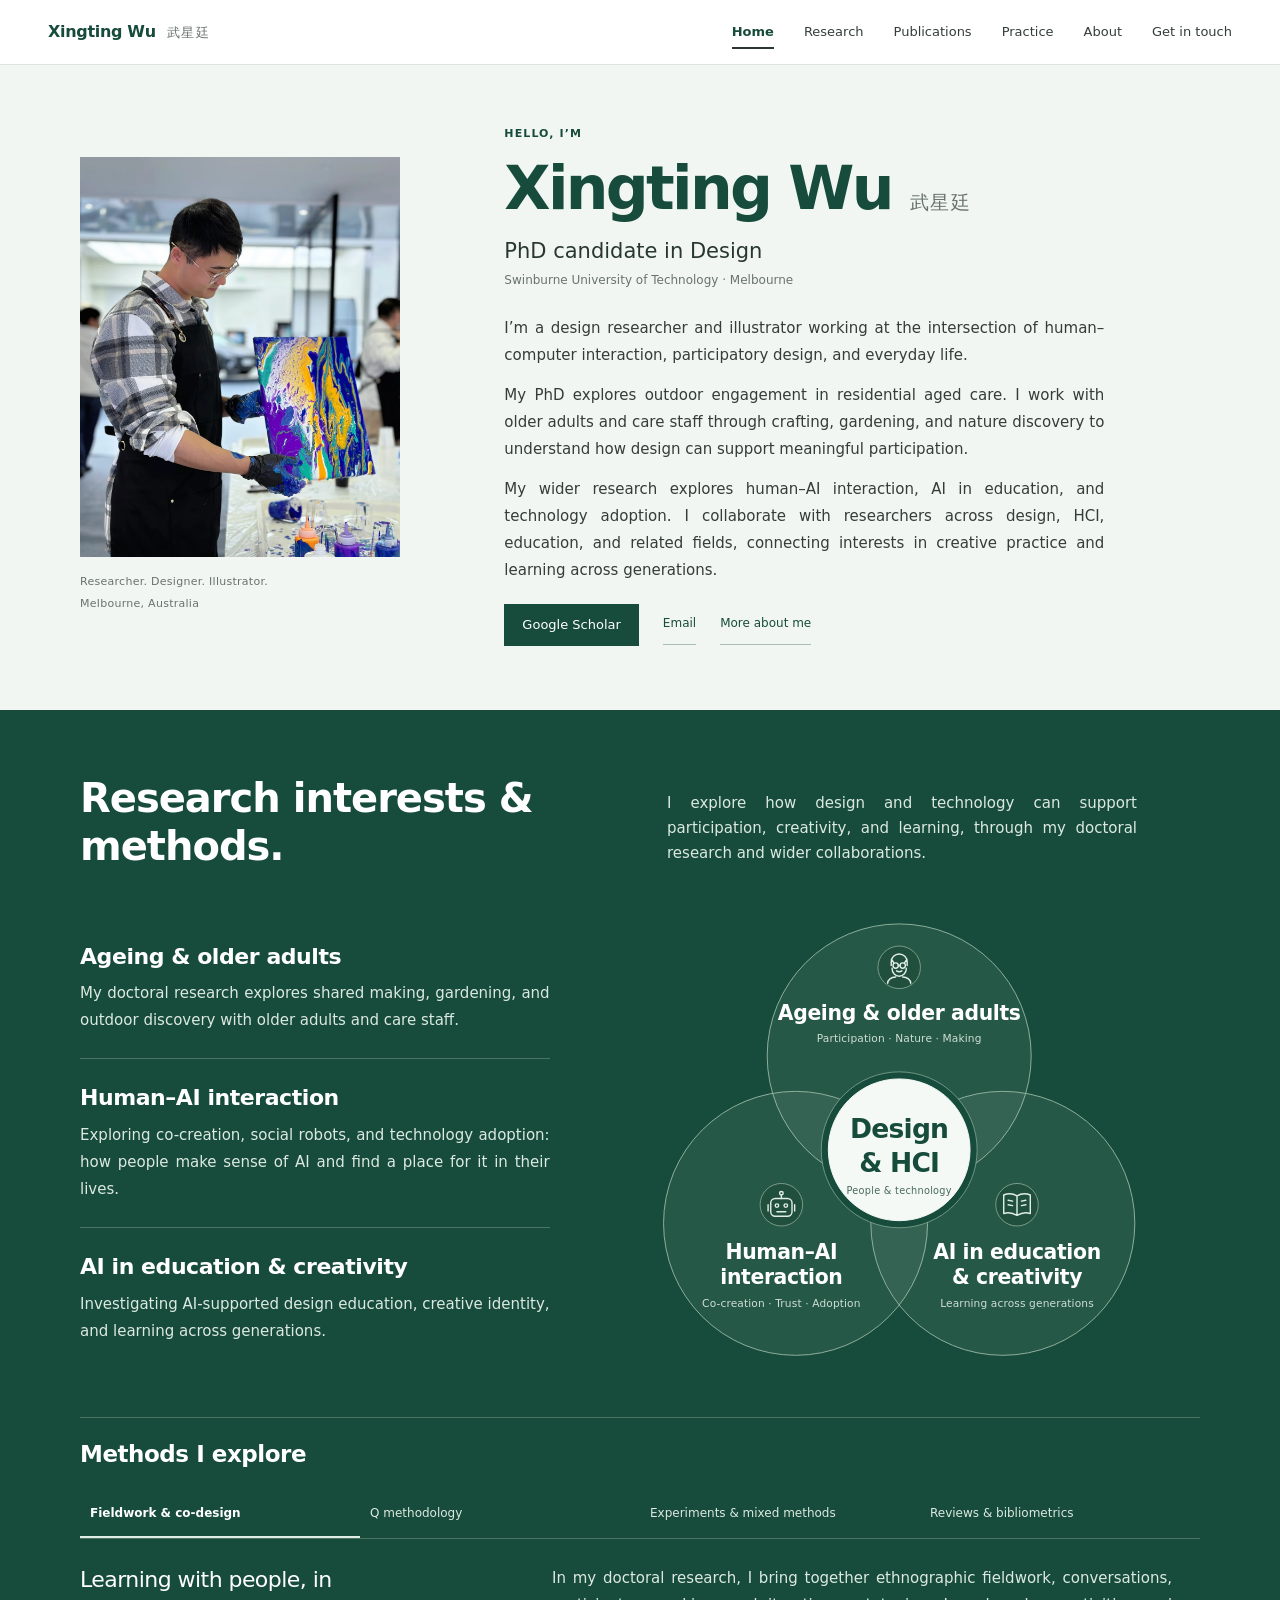
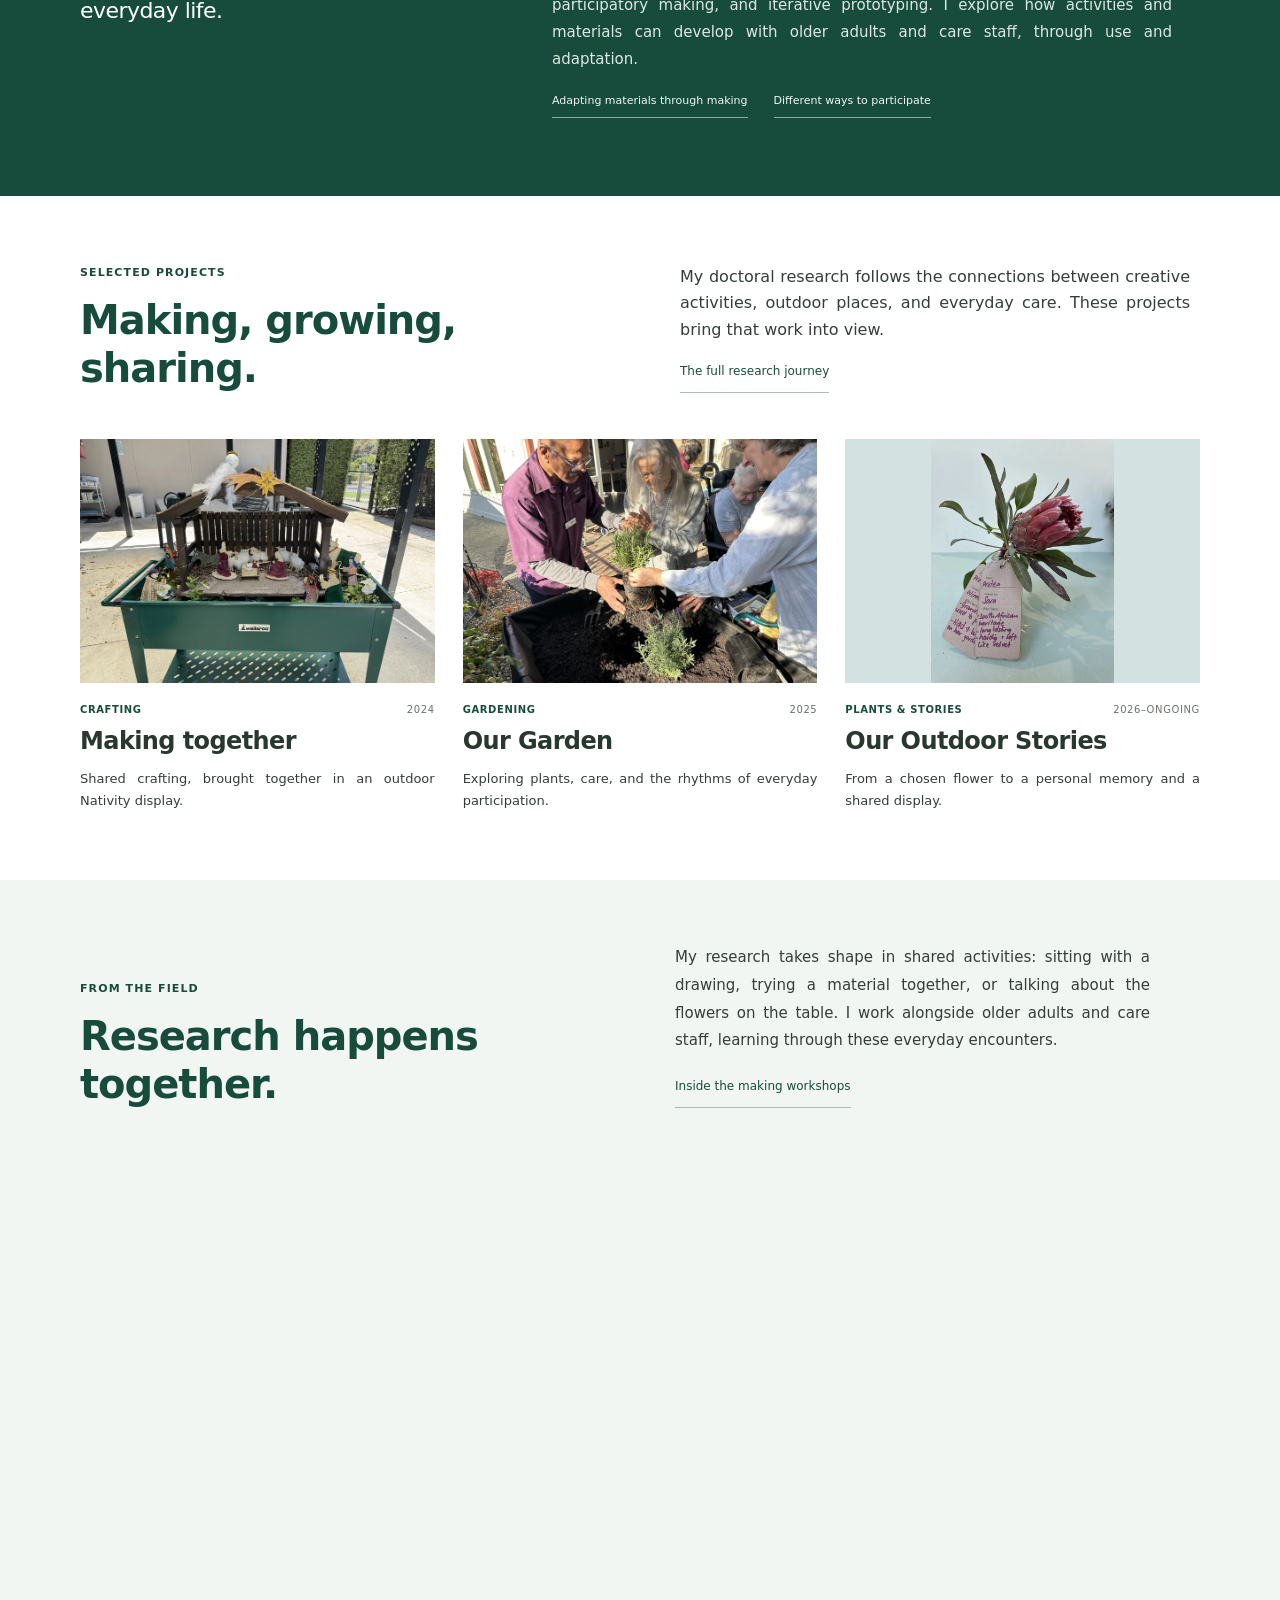
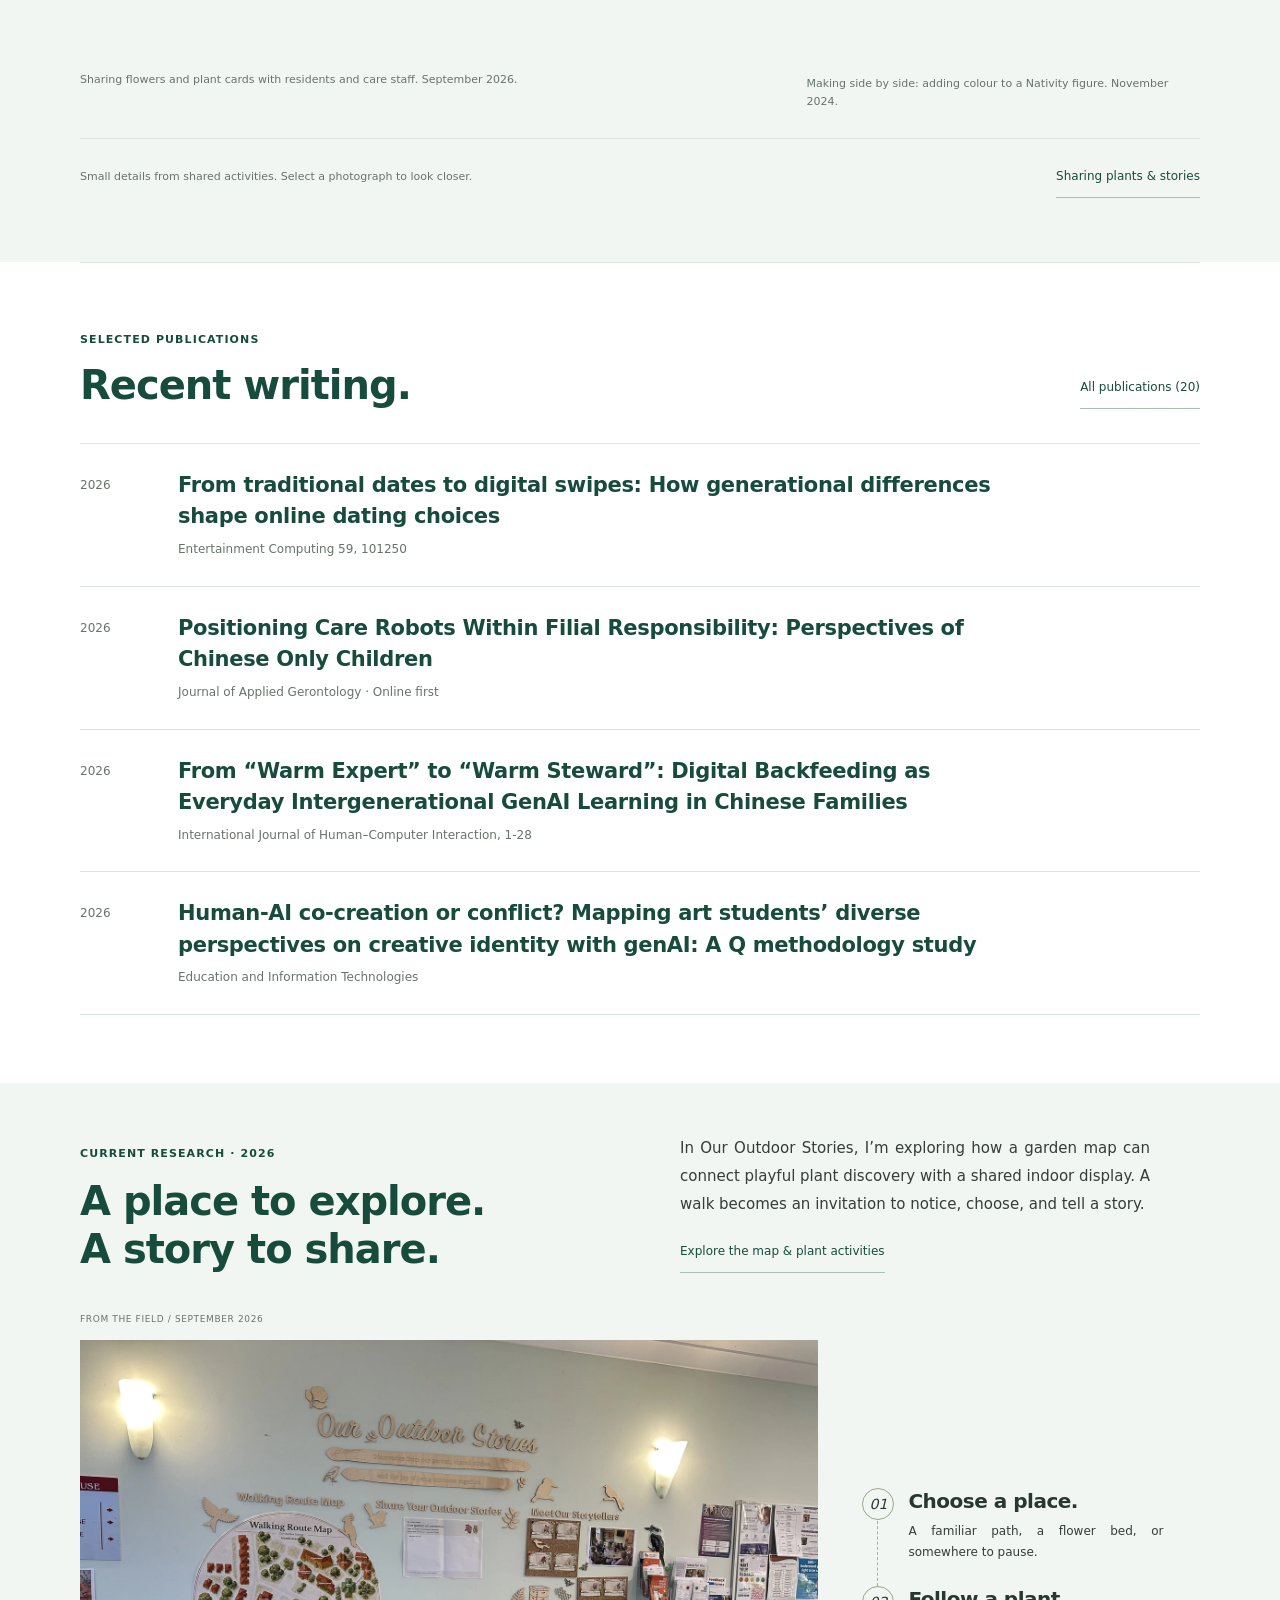
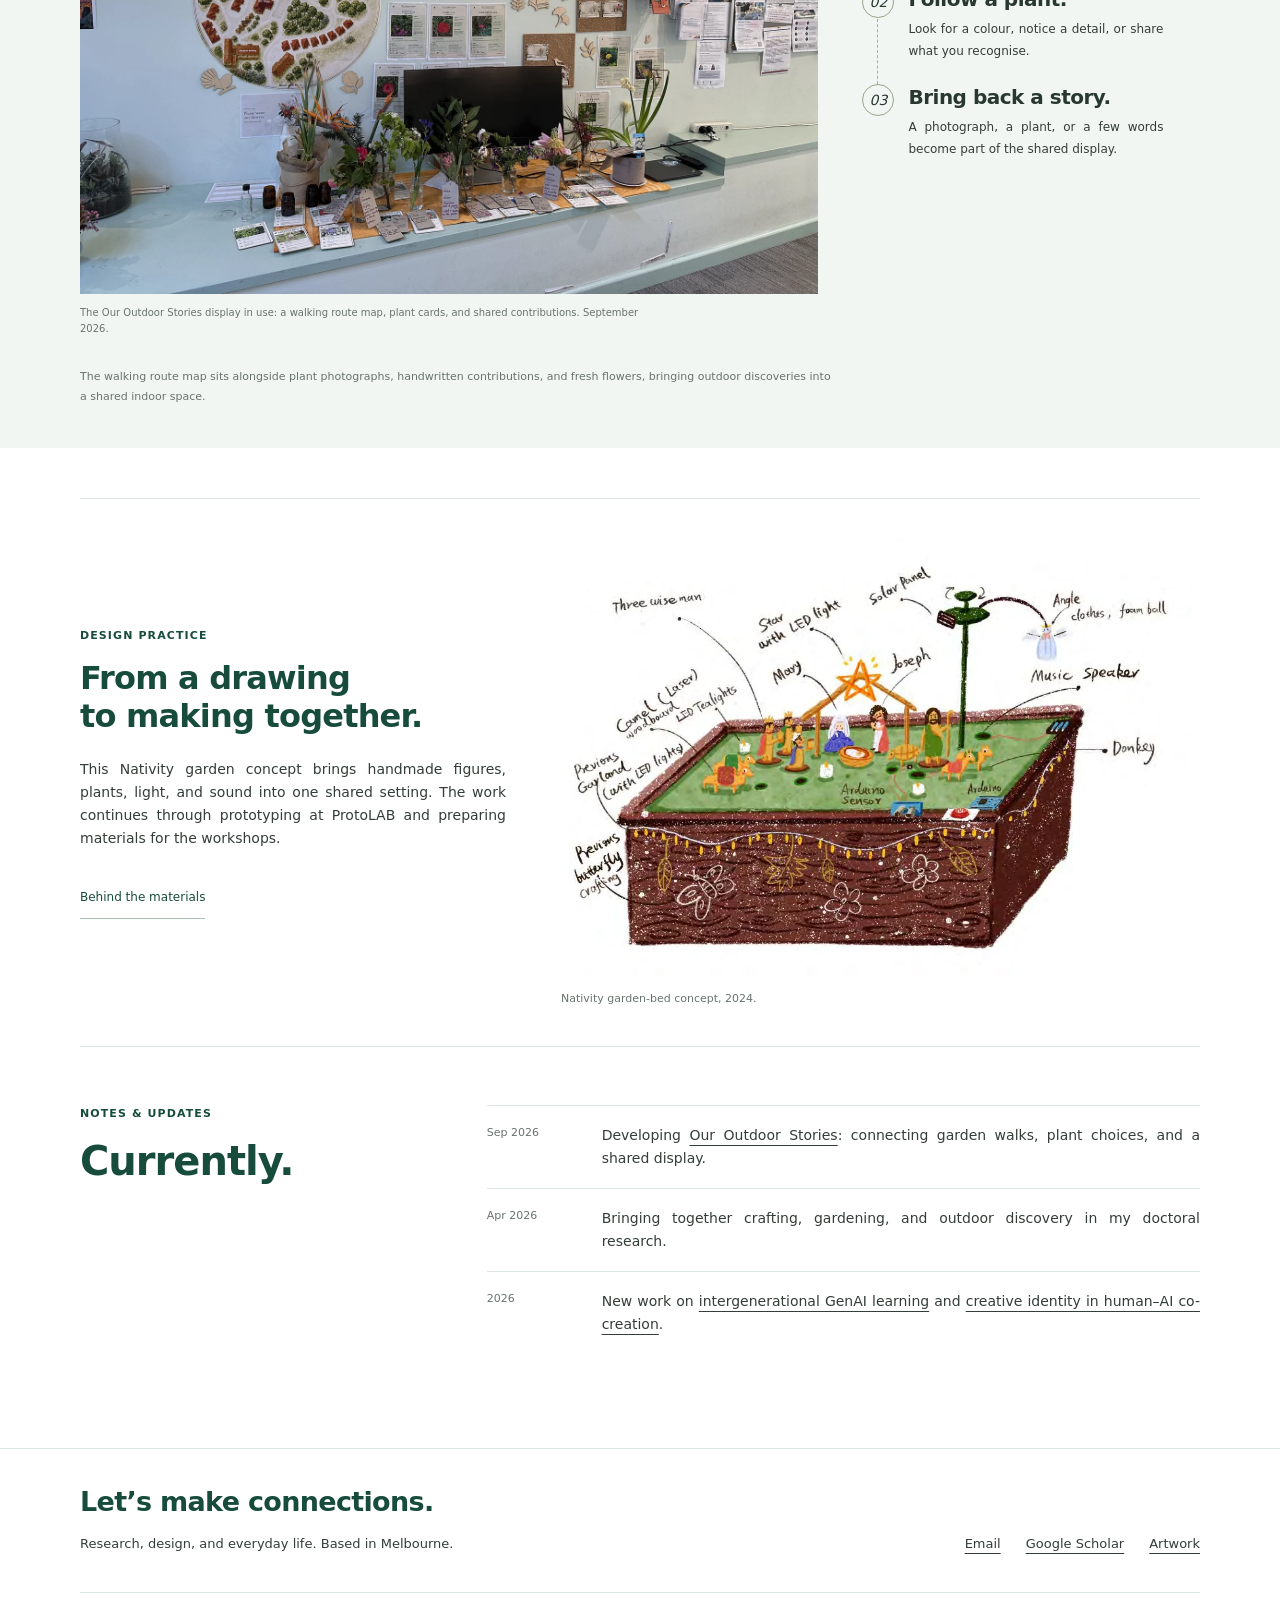
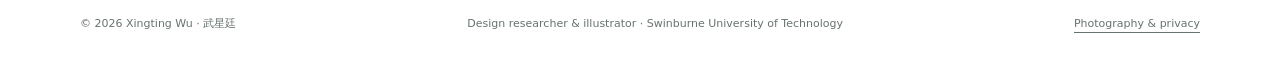
==== commit 6ecf5ea1: "Broaden ageing research label and clarify interest icons" ====
--- a/index.html
+++ b/index.html
@@ -15,12 +15,12 @@
 <section class="research-landscape section" id="research-interests" aria-labelledby="landscape-heading"><div class="wrap">
 <div class="landscape-heading"><div><h2 id="landscape-heading">Research interests<br> &amp; methods.</h2></div><p>I explore how design and technology can support participation, creativity, and learning, through my doctoral research and wider collaborations.</p></div>
 <div class="landscape-overview"><div class="interest-list">
-<article data-interest-copy="care"><div><h3><a data-interest="care" href="research.html">Ageing &amp; everyday care</a></h3><p>My doctoral research explores shared making, gardening, and outdoor discovery with older adults and care staff.</p></div></article>
+<article data-interest-copy="care"><div><h3><a data-interest="care" href="research.html">Ageing &amp; older adults</a></h3><p>My doctoral research explores shared making, gardening, and outdoor discovery with older adults and care staff.</p></div></article>
 <article data-interest-copy="ai"><div><h3><a data-interest="ai" href="publications.html#pub-roLk4NBRz8UC">Human–AI interaction</a></h3><p>Exploring co-creation, social robots, and technology adoption: how people make sense of AI and find a place for it in their lives.</p></div></article>
 <article data-interest-copy="learning"><div><h3><a data-interest="learning" href="publications.html#pub-W7OEmFMy1HYC">AI in education &amp; creativity</a></h3><p>Investigating AI-supported design education, creative identity, and learning across generations.</p></div></article>
 </div><figure class="interest-diagram"><svg xmlns="http://www.w3.org/2000/svg" class="research-map" viewBox="0 0 680 550" aria-labelledby="landscape-title landscape-desc">
   <title id="landscape-title">Three connected research interests</title>
-  <desc id="landscape-desc">Three overlapping areas surround Design and Human–Computer Interaction: ageing and everyday care, human–AI interaction, and AI in education and creativity. Each area links to related research.</desc>
+  <desc id="landscape-desc">Three overlapping areas surround Design and Human–Computer Interaction: ageing and older adults, human–AI interaction, and AI in education and creativity. Each area links to related research.</desc>
   <style>
     .research-map text{font-family:-apple-system,system-ui,'SF Pro Display','Helvetica Neue',Arial,sans-serif;fill:#28382f;text-anchor:middle}
     .research-map .map-area{stroke:#b2c7ba;stroke-width:1.1;fill:#e6f0e9;fill-opacity:.6;transition:fill-opacity .2s,stroke .2s,stroke-width .2s}
@@ -52,22 +52,25 @@
   <text class="map-core-title" x="340" y="307">&amp; HCI</text>
   <text class="map-core-note" x="340" y="332">People &amp; technology</text>
 
-  <a class="map-link" data-interest="care" href="research.html" aria-label="Explore ageing and everyday care research">
+  <a class="map-link" data-interest="care" href="research.html" aria-label="Explore ageing and older adults research">
     <rect class="map-hit" x="221" y="43" width="238" height="145" rx="10"/>
     <circle class="map-icon-disc" cx="340" cy="76" r="24"/>
-    <g class="map-icon" transform="translate(326 61)">
-      <path d="M14 30V14M14 23C4 23 0 16 1 8c10 0 15 5 13 15ZM14 16C14 7 20 2 28 2c0 10-5 16-14 14Z"/>
+    <g class="map-icon" transform="translate(324 60)" aria-hidden="true">
+      <path d="M7 14v-4a9 9 0 0 1 18 0v4M8 8l2 3M24 8l-2 3M8 17v1a8 8 0 0 0 16 0v-1M3 34c0-4 4-7 9-7M29 34c0-4-4-7-9-7"/>
+      <circle cx="12" cy="14" r="3"/><circle cx="20" cy="14" r="3"/>
+      <path d="M15 14h2M13 20q3 2 6 0"/>
     </g>
-    <text class="map-title" x="340" y="135">Ageing &amp; everyday care</text>
+    <text class="map-title" x="340" y="135">Ageing &amp; older adults</text>
     <text class="map-note" x="340" y="160">Participation · Nature · Making</text>
   </a>
 
   <a class="map-link" data-interest="ai" href="publications.html#pub-roLk4NBRz8UC" aria-label="Explore human–AI interaction and co-creation research">
     <rect class="map-hit" x="93" y="313" width="231" height="173" rx="10"/>
     <circle class="map-icon-disc" cx="207" cy="344" r="24"/>
-    <g class="map-icon" transform="translate(193 331)">
-      <path d="M0 1h22v16H11l-7 6v-6H0ZM15 22h13V9h-6M28 22v6l-7-6"/>
-      <path d="M6 7h10M6 11h6"/>
+    <g class="map-icon" transform="translate(191 328)" aria-hidden="true">
+      <rect x="4" y="9" width="24" height="20" rx="5"/>
+      <path d="M16 5v4M1 16v7M31 16v7M11 24h10"/>
+      <circle cx="16" cy="3" r="2"/><circle cx="11" cy="17" r="2"/><circle cx="21" cy="17" r="2"/>
     </g>
     <text class="map-title" x="207" y="405">Human–AI</text>
     <text class="map-title" x="207" y="433">interaction</text>
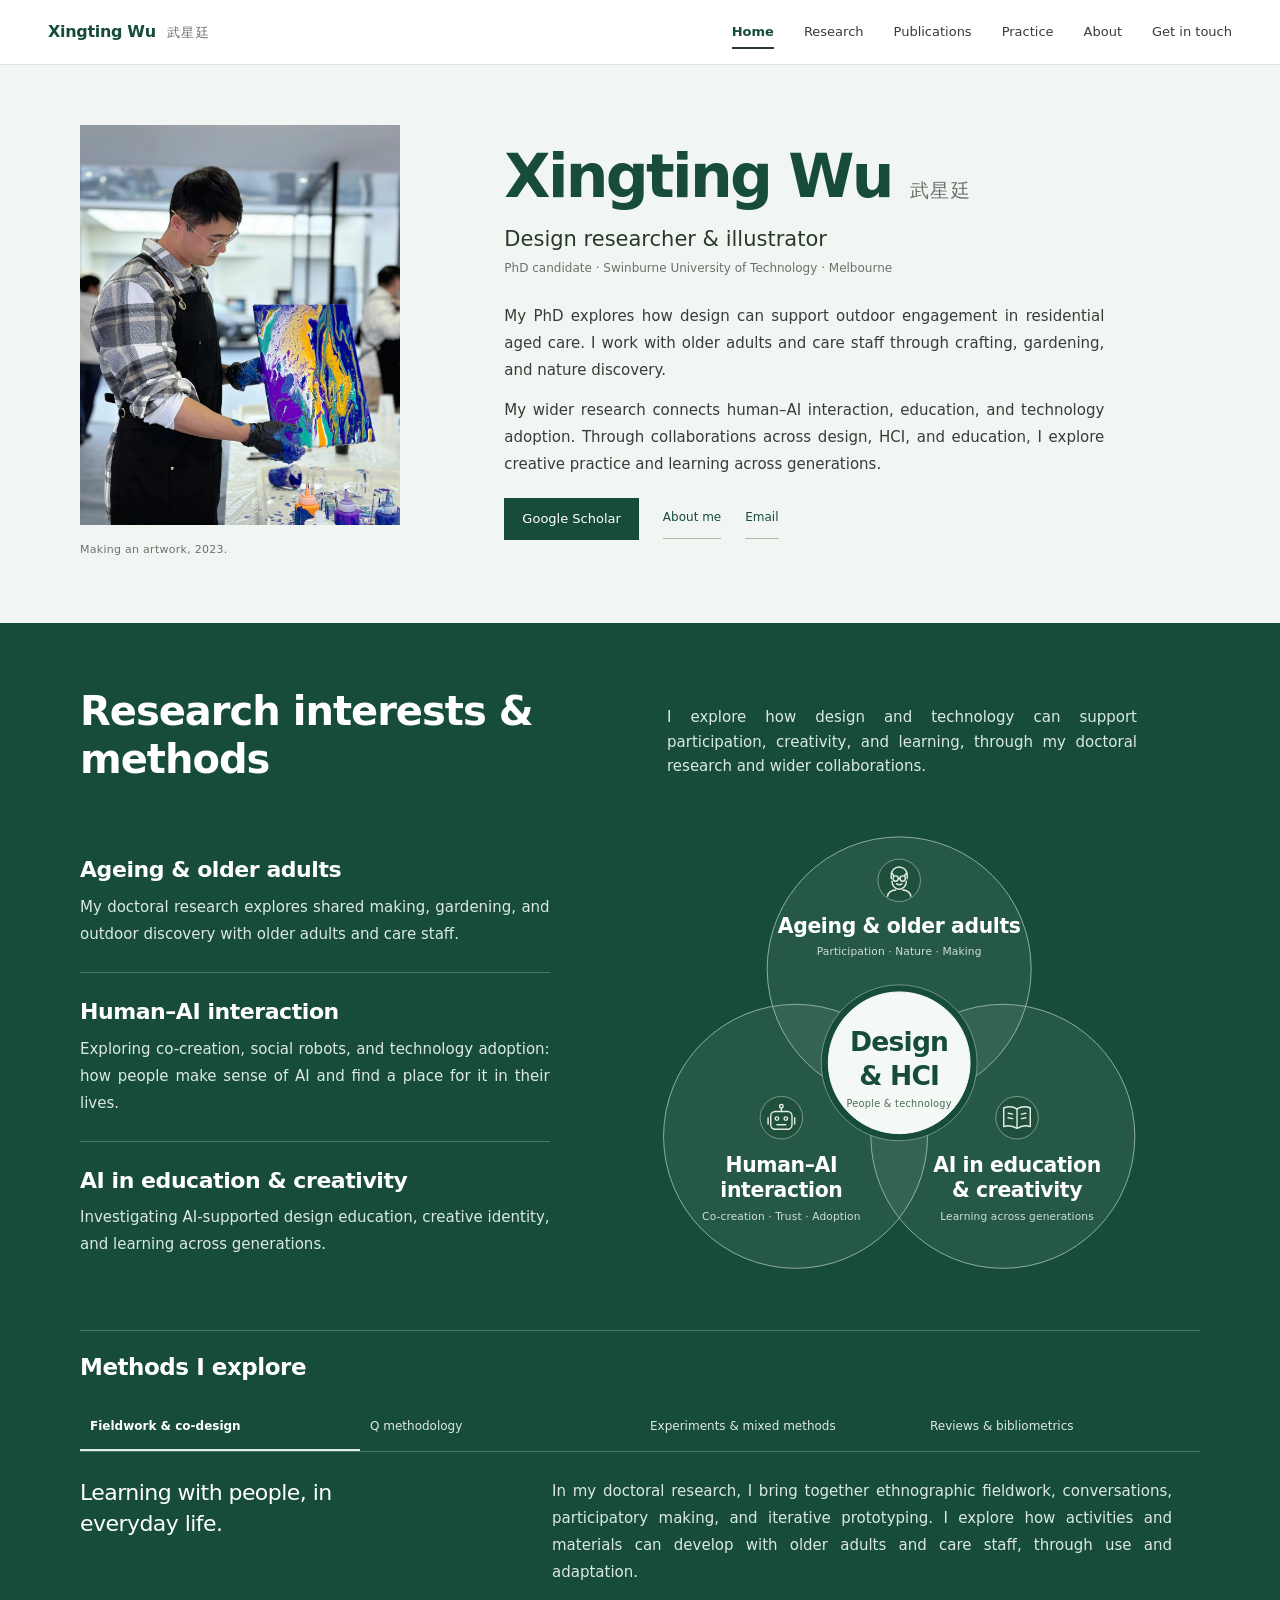
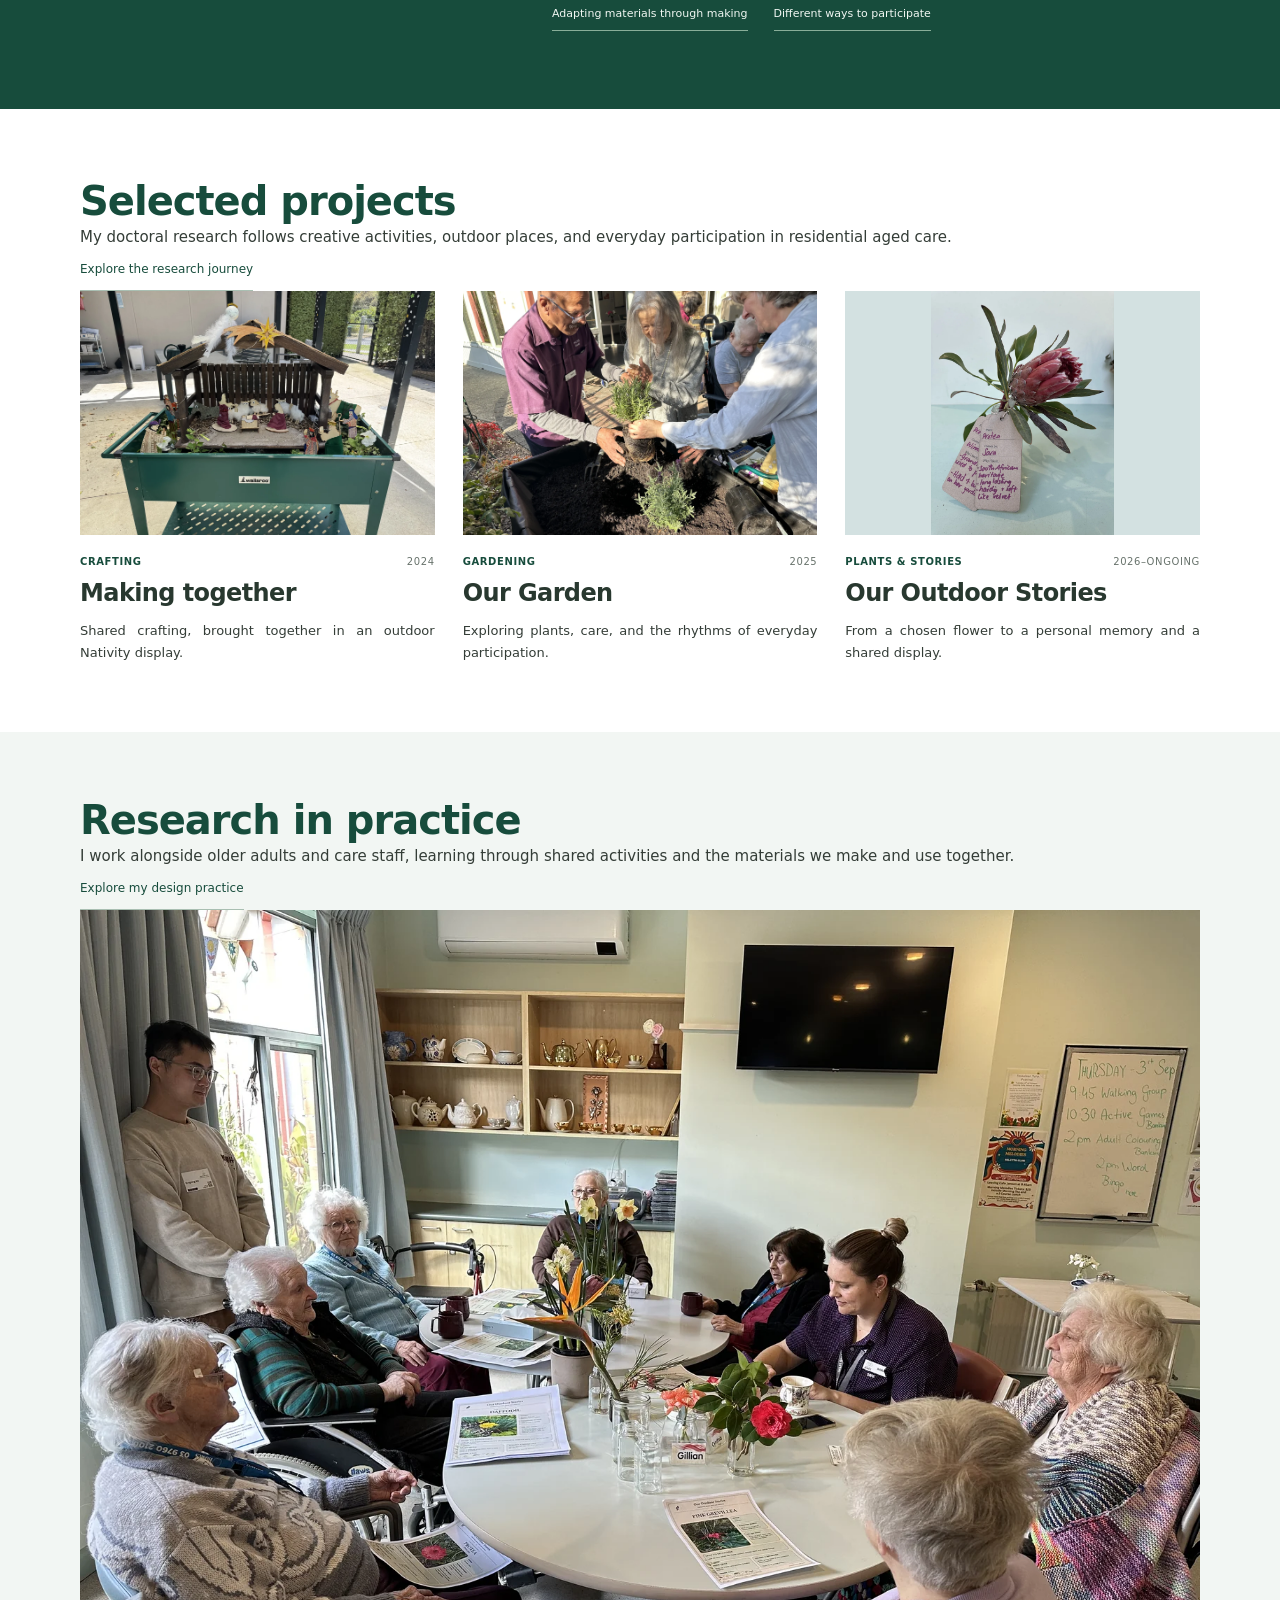
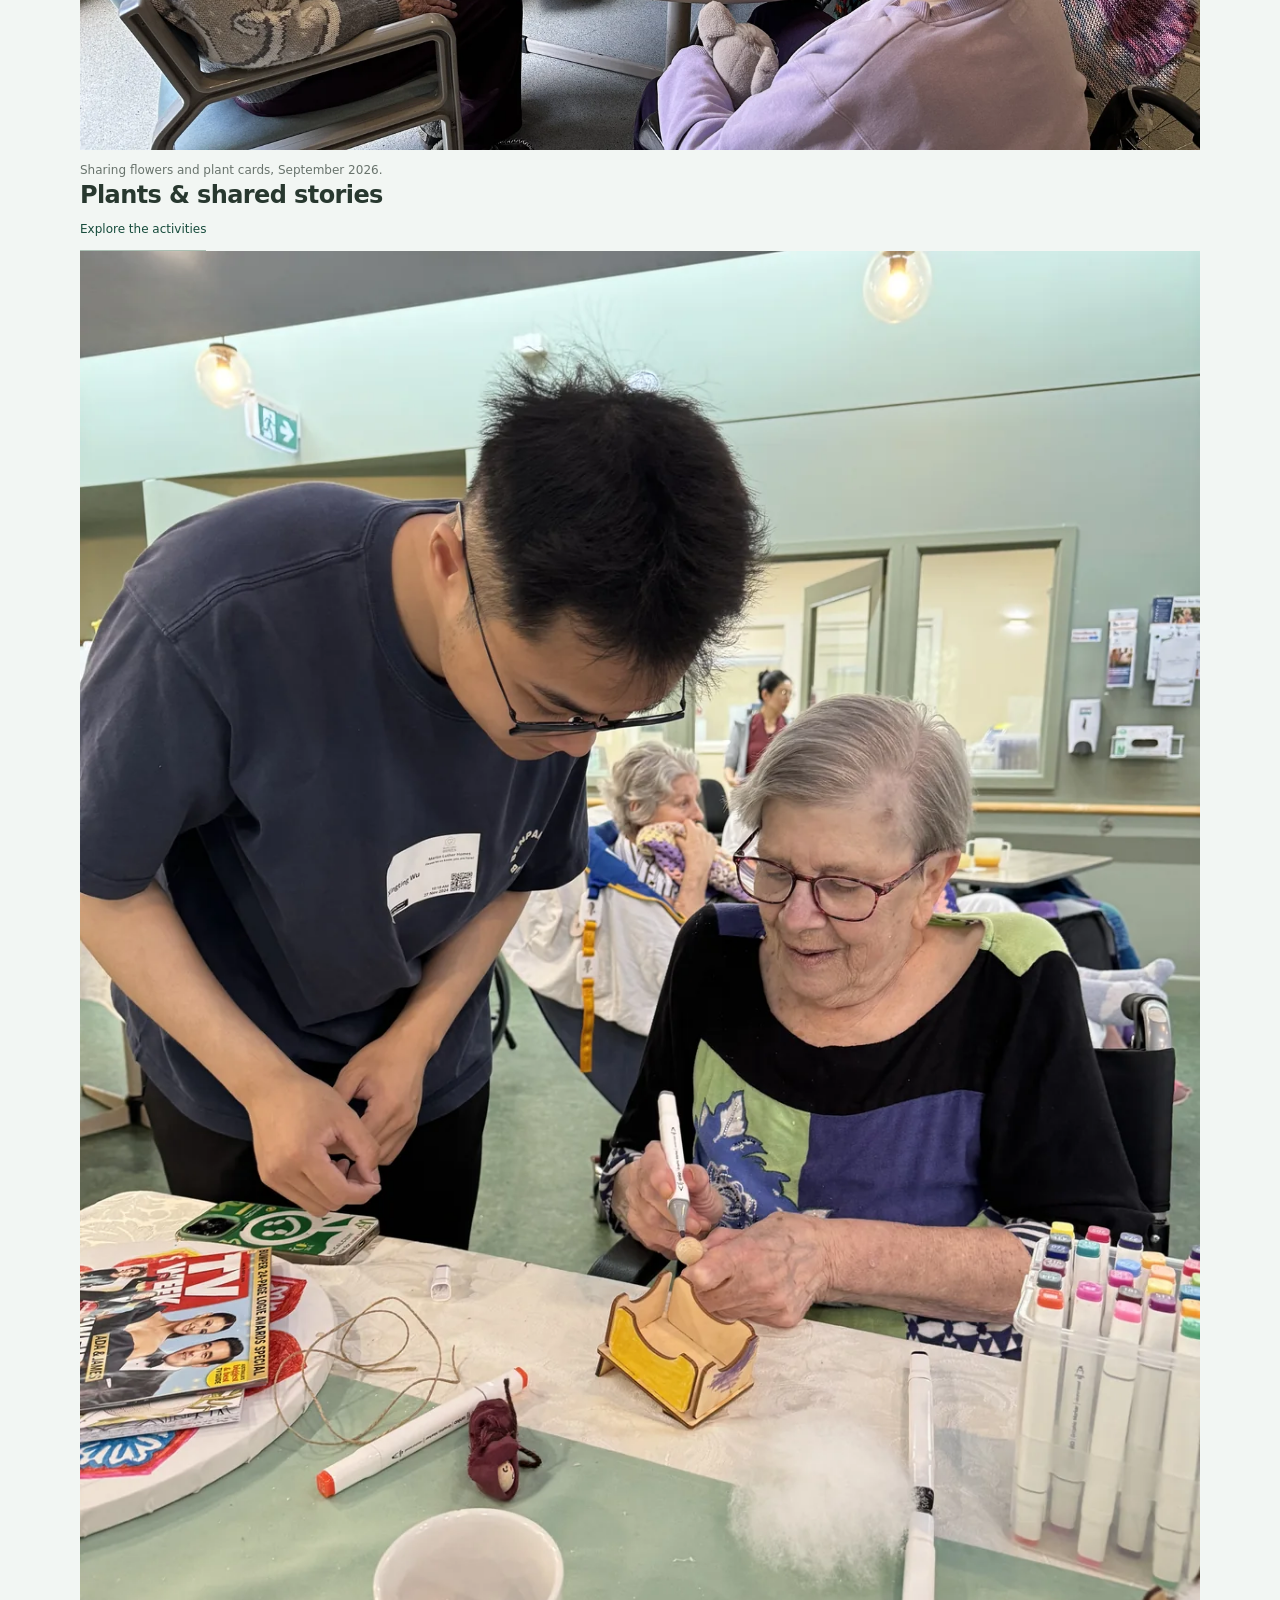
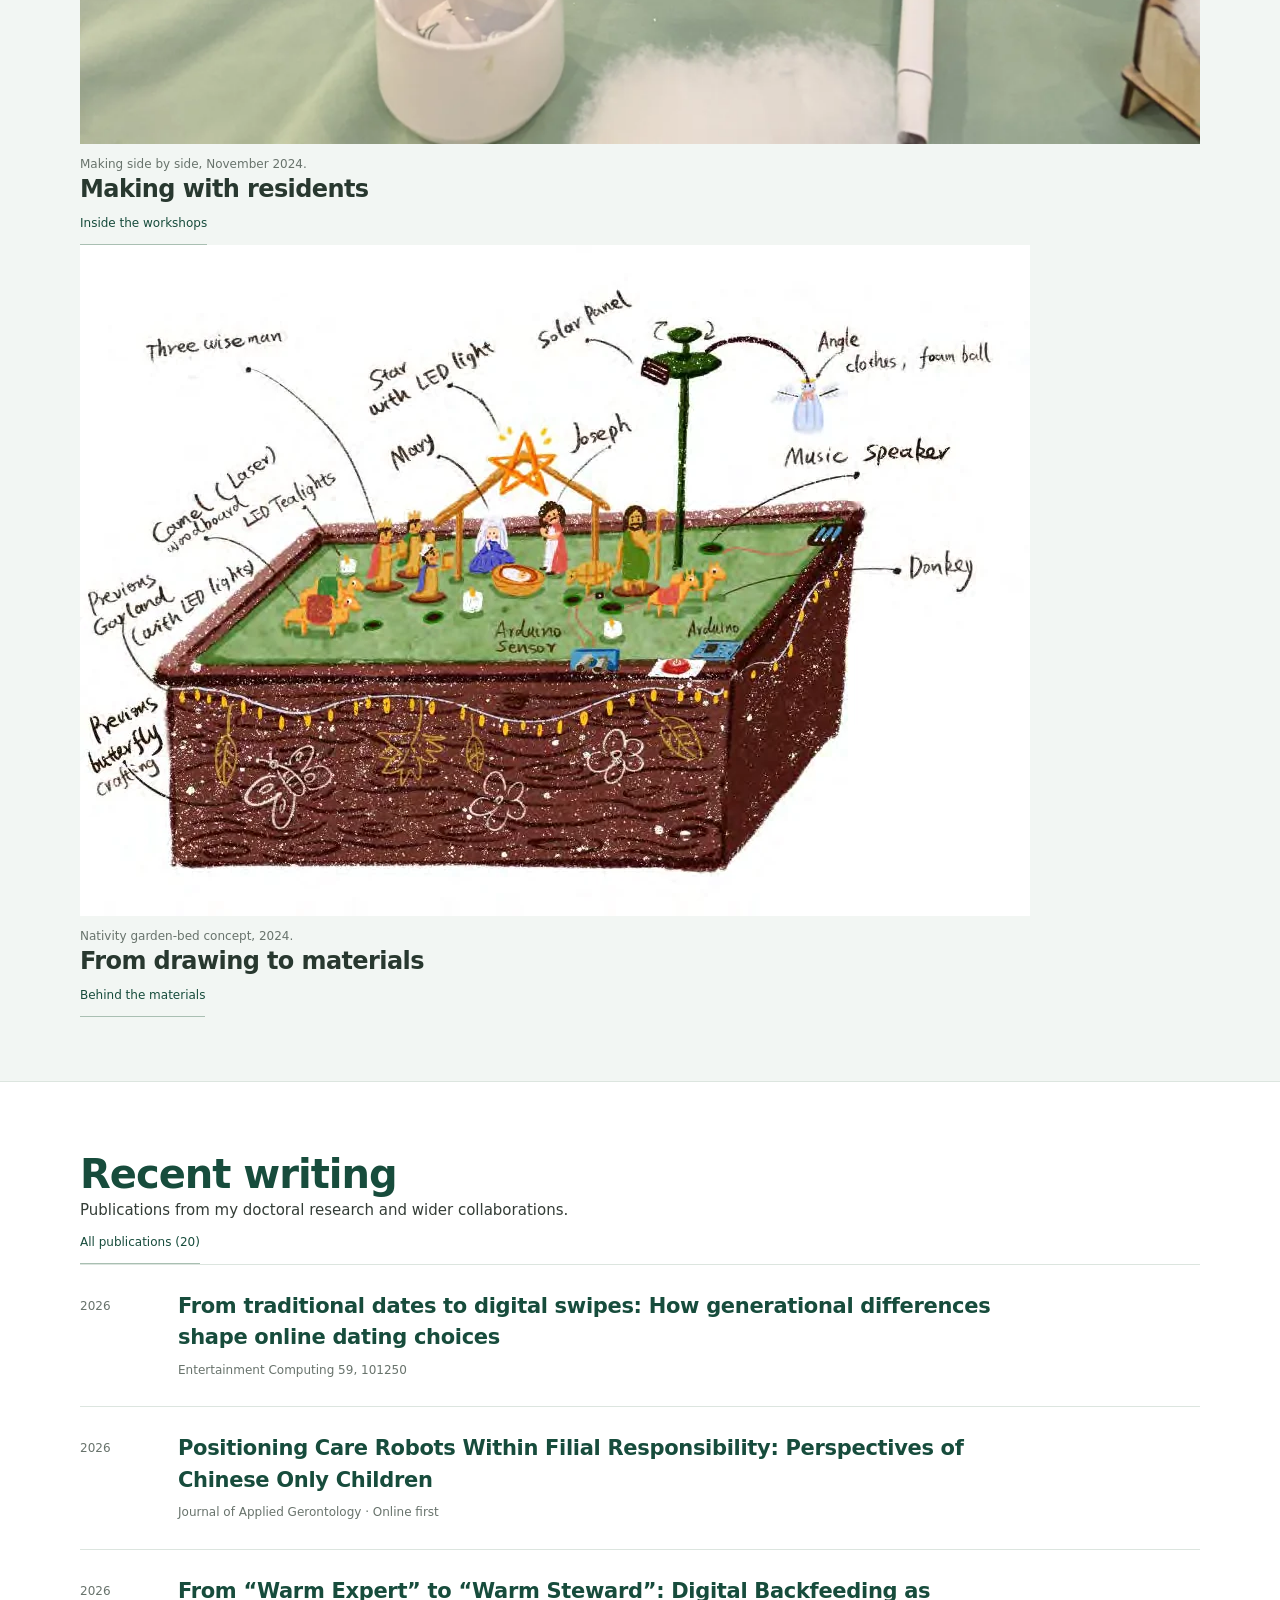
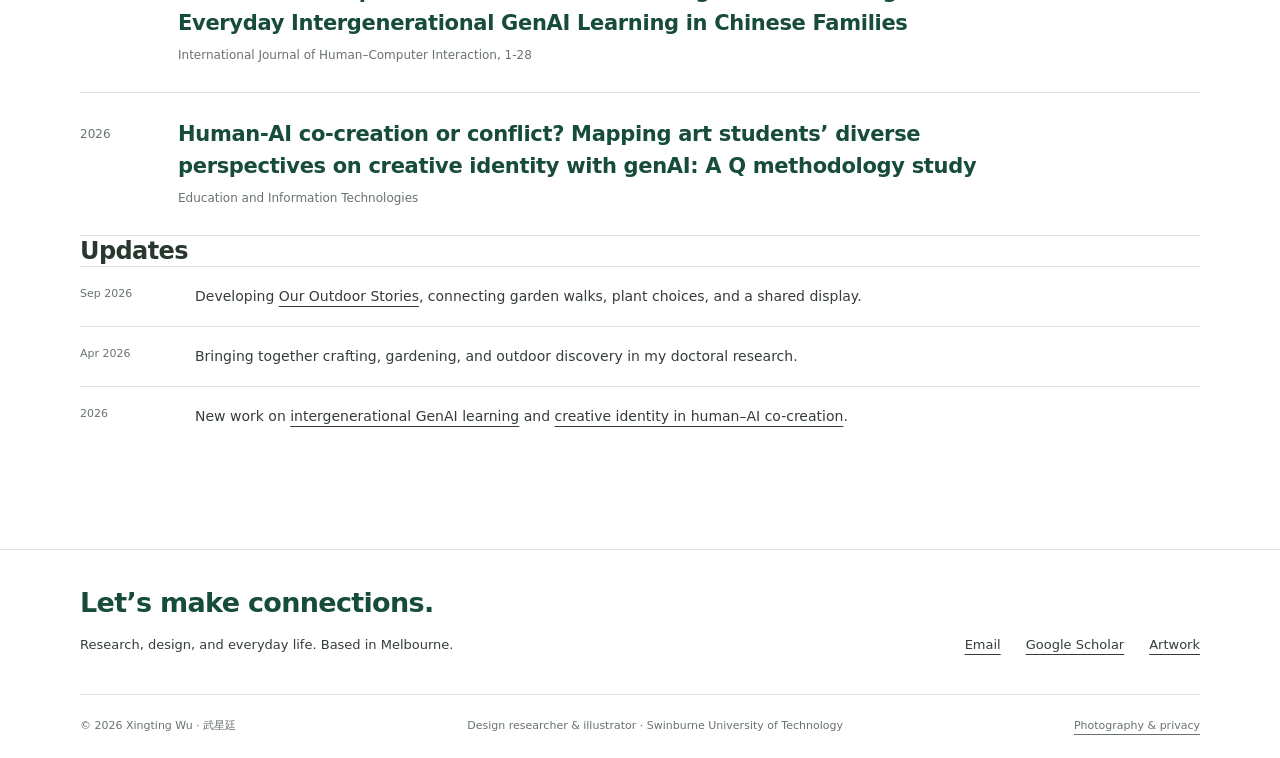
==== commit 9943739e: "Organize homepage and add a separate contact page" ====
--- a/index.html
+++ b/index.html
@@ -3,17 +3,17 @@
 <title>Xingting Wu</title><meta name="description" content="Meet Xingting Wu, a PhD candidate at Swinburne University of Technology researching participatory design, older adults, outdoor engagement and human–AI interaction.">
 <meta name="theme-color" content="#ffffff"><link rel="canonical" href="https://www.xingtingwu.com/">
 <meta property="og:type" content="website"><meta property="og:title" content="Design researcher &amp; illustrator · Xingting Wu"><meta property="og:description" content="Meet Xingting Wu, a PhD candidate at Swinburne University of Technology researching participatory design, older adults, outdoor engagement and human–AI interaction."><meta property="og:url" content="https://www.xingtingwu.com/"><meta property="og:image" content="https://www.xingtingwu.com/assets/images/portrait.webp">
-<link rel="icon" href="favicon.ico" sizes="16x16 32x32 48x48 64x64 128x128"><link rel="icon" href="favicon.png" type="image/png" sizes="128x128"><link rel="stylesheet" href="assets/site.css"><link rel="stylesheet" href="assets/minimal.css"><script defer src="assets/site.js"></script><script defer src="assets/motion.js"></script>
+<link rel="icon" href="favicon.ico" sizes="16x16 32x32 48x48 64x64 128x128"><link rel="icon" href="favicon.png" type="image/png" sizes="128x128"><link rel="stylesheet" href="assets/site.css"><link rel="stylesheet" href="assets/minimal.css?v=c17de30097ee"><script defer src="assets/site.js?v=3bd2176f9dc1"></script><script defer src="assets/motion.js"></script>
 <noscript><style>@media(max-width:760px){.site-header{position:static}.header-inner{height:auto;display:block;padding-block:20px}.nav{display:flex;position:static;padding:15px 0 0;flex-direction:row;flex-wrap:wrap;border:0;gap:15px}.nav .contact-link{margin:0}}</style></noscript>
-</head><body><a class="skip" href="#main">Skip to content</a>
+</head><body class="page-index"><a class="skip" href="#main">Skip to content</a>
 <header class="site-header"><div class="wrap header-inner"><a class="brand" href="index.html" aria-label="Xingting Wu, home"><span>Xingting Wu <span class="chinese" lang="zh">武星廷</span></span></a>
-<button class="menu-toggle" aria-expanded="false" aria-controls="main-nav" hidden>Menu <span aria-hidden="true">☰</span></button><nav class="nav" id="main-nav" aria-label="Main navigation"><a href="index.html" aria-current="page">Home</a><a href="research.html">Research</a><a href="publications.html">Publications</a><a href="practice.html">Practice</a><a href="about.html">About</a><a class="contact-link" href="about.html#contact">Get in touch</a></nav></div></header>
-<main id="main"><div class="profile-band"><div class="wrap"><section class="profile-hero fade-in" aria-labelledby="profile-title">
-<figure class="profile-photo"><img src="assets/images/portrait.webp" alt="Xingting Wu making a colourful artwork" width="1200" height="1600" class="" loading="eager" fetchpriority="high" decoding="async"><figcaption><span>Researcher. Designer. Illustrator.</span><span>Melbourne, Australia</span></figcaption></figure>
-<div class="profile-intro"><span class="eyebrow">Hello, I’m</span><h1 id="profile-title">Xingting Wu<span class="profile-name-zh" lang="zh">武星廷</span></h1><p class="profile-role">PhD candidate in Design</p><p class="profile-affiliation">Swinburne University of Technology · Melbourne</p><div class="profile-bio"><p>I’m a design researcher and illustrator working at the intersection of human–computer interaction, participatory design, and everyday life.</p><p>My PhD explores outdoor engagement in residential aged care. I work with older adults and care staff through crafting, gardening, and nature discovery to understand how design can support meaningful participation.</p><p>My wider research explores human–AI interaction, AI in education, and technology adoption. I collaborate with researchers across design, HCI, education, and related fields, connecting interests in creative practice and learning across generations.</p></div><div class="profile-links"><a class="button" href="https://scholar.google.com/citations?user=hHaTofQAAAAJ&amp;hl=en">Google Scholar</a><a class="text-link" href="mailto:xingtingwu@swin.edu.au">Email</a><a class="text-link" href="about.html">More about me</a></div></div>
+<button class="menu-toggle" aria-expanded="false" aria-controls="main-nav" hidden>Menu <span aria-hidden="true">☰</span></button><nav class="nav" id="main-nav" aria-label="Main navigation"><a href="index.html" aria-current="page">Home</a><a href="research.html">Research</a><a href="publications.html">Publications</a><a href="practice.html">Practice</a><a href="about.html">About</a><a class="contact-link" href="contact.html">Get in touch</a></nav></div></header>
+<main id="main"><div class="profile-band"><div class="wrap"><section class="profile-hero" aria-labelledby="profile-title">
+<figure class="profile-photo"><img src="assets/images/portrait.webp" alt="Xingting Wu making a colourful artwork" width="1200" height="1600" class="" loading="eager" fetchpriority="high" decoding="async"><figcaption>Making an artwork, 2023.</figcaption></figure>
+<div class="profile-intro"><h1 id="profile-title">Xingting Wu<span class="profile-name-zh" lang="zh">武星廷</span></h1><p class="profile-role">Design researcher &amp; illustrator</p><p class="profile-affiliation">PhD candidate · Swinburne University of Technology · Melbourne</p><div class="profile-bio"><p>My PhD explores how design can support outdoor engagement in residential aged care. I work with older adults and care staff through crafting, gardening, and nature discovery.</p><p>My wider research connects human–AI interaction, education, and technology adoption. Through collaborations across design, HCI, and education, I explore creative practice and learning across generations.</p></div><div class="profile-links"><a class="button" href="https://scholar.google.com/citations?user=hHaTofQAAAAJ&amp;hl=en">Google Scholar</a><a class="text-link" href="about.html">About me</a><a class="text-link" href="mailto:xingtingwu@swin.edu.au">Email</a></div></div>
 </section></div></div>
 <section class="research-landscape section" id="research-interests" aria-labelledby="landscape-heading"><div class="wrap">
-<div class="landscape-heading"><div><h2 id="landscape-heading">Research interests<br> &amp; methods.</h2></div><p>I explore how design and technology can support participation, creativity, and learning, through my doctoral research and wider collaborations.</p></div>
+<div class="landscape-heading home-section-head"><h2 id="landscape-heading">Research interests &amp; methods</h2><p>I explore how design and technology can support participation, creativity, and learning, through my doctoral research and wider collaborations.</p></div>
 <div class="landscape-overview"><div class="interest-list">
 <article data-interest-copy="care"><div><h3><a data-interest="care" href="research.html">Ageing &amp; older adults</a></h3><p>My doctoral research explores shared making, gardening, and outdoor discovery with older adults and care staff.</p></div></article>
 <article data-interest-copy="ai"><div><h3><a data-interest="ai" href="publications.html#pub-roLk4NBRz8UC">Human–AI interaction</a></h3><p>Exploring co-creation, social robots, and technology adoption: how people make sense of AI and find a place for it in their lives.</p></div></article>
@@ -91,20 +91,15 @@
 </figure></div>
 <div class="methods-explorer" data-methods-explorer><div class="methods-heading"><h3>Methods I explore</h3></div><div class="method-tabs" hidden><button type="button" id="method-tab-fieldwork" data-method="fieldwork">Fieldwork & co-design</button><button type="button" id="method-tab-q-methodology" data-method="q-methodology">Q methodology</button><button type="button" id="method-tab-mixed-methods" data-method="mixed-methods">Experiments & mixed methods</button><button type="button" id="method-tab-reviews" data-method="reviews">Reviews & bibliometrics</button></div><div class="method-panels"><section class="method-exploration" id="method-panel-fieldwork"><div><span class="eyebrow">Fieldwork & co-design</span><h4>Learning with people, in everyday life.</h4></div><div><p>In my doctoral research, I bring together ethnographic fieldwork, conversations, participatory making, and iterative prototyping. I explore how activities and materials can develop with older adults and care staff, through use and adaptation.</p><div class="method-examples"><a class="text-link" href="crafting.html#iteration">Adapting materials through making</a><a class="text-link" href="outdoor-stories.html#many-ways">Different ways to participate</a></div></div></section><section class="method-exploration" id="method-panel-q-methodology"><div><span class="eyebrow">Q methodology</span><h4>Making room for different viewpoints.</h4></div><div><p>I am interested in how people understand the same technology differently. My collaborative work uses Q methodology to explore art students’ perspectives on generative AI and creative identity, bringing patterns of viewpoints into focus.</p><div class="method-examples"><a class="text-link" href="https://link.springer.com/article/10.1007/s10639-026-13914-4">Art students, GenAI & creative identity</a></div></div></section><section class="method-exploration" id="method-panel-mixed-methods"><div><span class="eyebrow">Experiments & mixed methods</span><h4>Connecting experiences with patterns.</h4></div><div><p>My collaborative work explores behaviour and perception through experimental studies and mixed methods. This includes human–machine collaboration, AI-supported teaching, and complementary approaches such as PLS-SEM and fsQCA to investigate technology experiences.</p><div class="method-examples"><a class="text-link" href="https://www.frontiersin.org/journals/psychology/articles/10.3389/fpsyg.2025.1624182/full">AI teaching assistants: a mixed-methods study</a><a class="text-link" href="https://www.sciencedirect.com/science/article/pii/S0001457525001538">Human–machine collaboration & driving</a></div></div></section><section class="method-exploration" id="method-panel-reviews"><div><span class="eyebrow">Reviews & bibliometrics</span><h4>Looking across a field of research.</h4></div><div><p>I also explore how reviews and bibliometric approaches can reveal the questions, concepts, and gaps shaping a field. Collaborative work includes game design for older adults, human–AI co-creation, and generative AI in design.</p><div class="method-examples"><a class="text-link" href="https://www.tandfonline.com/doi/full/10.1080/10447318.2025.2506508">Game design for older adults</a><a class="text-link" href="https://openaccess.cms-conferences.org/publications/book/978-1-964867-88-5/article/978-1-964867-88-5_7">Generative AI in clothes design</a></div></div></section></div></div>
 </div></section>
-<div class="wrap"><section class="section home-projects" id="projects"><div class="phd-intro"><div><span class="eyebrow">Selected projects</span><h2>Making, growing,<br><em>sharing.</em></h2></div><div><p>My doctoral research follows the connections between creative activities, outdoor places, and everyday care. These projects bring that work into view.</p><div class="actions"><a class="text-link" href="research.html">The full research journey</a></div></div></div><div class="project-grid"><a class="project-link" href="crafting.html"><div class="image-wrap"><img src="assets/images/nativity-finished.webp" alt="Completed Nativity display with hand-decorated figures in a raised garden bed" width="1600" height="1200" class="" loading="lazy" decoding="async"></div><div class="project-number"><span>Crafting</span><span>2024</span></div><h3>Making together</h3><p>Shared crafting, brought together in an outdoor Nativity display.</p></a><a class="project-link" href="gardening.html"><div class="image-wrap"><img src="assets/images/garden-together.webp" alt="People holding and planting a flowering plant together at a raised garden bed" width="1600" height="1200" class="" loading="lazy" decoding="async"></div><div class="project-number"><span>Gardening</span><span>2025</span></div><h3>Our Garden</h3><p>Exploring plants, care, and the rhythms of everyday participation.</p></a><a class="project-link" href="outdoor-stories.html"><div class="image-wrap"><img src="assets/images/labelled-flowers.webp" alt="A glass bottle of protea flowers with handwritten plant-story tags" width="1200" height="1600" class="specimen" loading="lazy" decoding="async"></div><div class="project-number"><span>Plants & stories</span><span>2026–ongoing</span></div><h3>Our Outdoor Stories</h3><p>From a chosen flower to a personal memory and a shared display.</p></a></div></section></div>
-<section class="field-moments" id="together" aria-labelledby="together-title"><div class="wrap">
-<div class="field-heading"><div><span class="eyebrow">From the field</span><h2 id="together-title">Research happens<br><em>together.</em></h2></div><div><p>My research takes shape in shared activities: sitting with a drawing, trying a material together, or talking about the flowers on the table. I work alongside older adults and care staff, learning through these everyday encounters.</p><a class="text-link" href="crafting.html#drawing">Inside the making workshops</a></div></div>
-<div class="field-collage">
-<figure class="field-main"><a class="zoom-link" href="assets/images/stories-with-residents.webp" data-image data-caption="Sharing flowers and plant cards with residents and care staff. September 2026." aria-label="Enlarge image: Xingting Wu with residents and care staff around tables with flowers and plant cards"><img src="assets/images/stories-with-residents.webp" srcset="assets/images/stories-with-residents-small.webp 800w, assets/images/stories-with-residents.webp 1600w" sizes="(max-width: 760px) calc(100vw - 40px), (max-width: 1050px) 65vw, 850px" alt="Xingting Wu with residents and care staff around tables with flowers and plant cards" width="1600" height="1200" class="" loading="lazy" decoding="async"></a><figcaption class="caption">Sharing flowers and plant cards with residents and care staff. September 2026.</figcaption></figure>
-<figure class="field-making"><a class="zoom-link" href="assets/images/craft-making-side-by-side.webp" data-image data-caption="Making side by side: adding colour to a Nativity figure. November 2024." aria-label="Enlarge image: Xingting Wu working beside a resident as she decorates a wooden Nativity figure"><img src="assets/images/craft-making-side-by-side.webp" srcset="assets/images/craft-making-side-by-side-small.webp 600w, assets/images/craft-making-side-by-side.webp 1200w" sizes="(max-width: 760px) calc(100vw - 40px), (max-width: 1050px) 65vw, 850px" alt="Xingting Wu working beside a resident as she decorates a wooden Nativity figure" width="1200" height="1600" class="" loading="lazy" decoding="async"></a><figcaption class="caption">Making side by side: adding colour to a Nativity figure. November 2024.</figcaption></figure>
-</div><div class="field-footer"><span>Small details from shared activities. Select a photograph to look closer.</span><a class="text-link" href="outdoor-stories.html#many-ways">Sharing plants & stories</a></div></div></section>
-<div class="wrap"><section class="section home-publications" id="recent-writing"><div class="section-head"><div><span class="eyebrow">Selected publications</span><h2>Recent writing.</h2></div><a class="text-link" href="publications.html">All publications (20)</a></div><div class="selected-list"><a class="selected-paper" href="https://www.sciencedirect.com/science/article/pii/S1875952126001722"><span class="year">2026</span><div><h3>From traditional dates to digital swipes: How generational differences shape online dating choices</h3><p>Entertainment Computing 59, 101250</p></div></a><a class="selected-paper" href="https://journals.sagepub.com/doi/full/10.1177/07334648261493744"><span class="year">2026</span><div><h3>Positioning Care Robots Within Filial Responsibility: Perspectives of Chinese Only Children</h3><p>Journal of Applied Gerontology · Online first</p></div></a><a class="selected-paper" href="https://www.tandfonline.com/doi/full/10.1080/10447318.2026.2668041"><span class="year">2026</span><div><h3>From “Warm Expert” to “Warm Steward”: Digital Backfeeding as Everyday Intergenerational GenAI Learning in Chinese Families</h3><p>International Journal of Human–Computer Interaction, 1-28</p></div></a><a class="selected-paper" href="https://link.springer.com/article/10.1007/s10639-026-13914-4"><span class="year">2026</span><div><h3>Human-AI co-creation or conflict? Mapping art students’ diverse perspectives on creative identity with genAI: A Q methodology study</h3><p>Education and Information Technologies</p></div></a></div></section></div>
-<section class="feature-band map-feature" id="map-and-plants"><div class="wrap"><div class="map-feature-heading"><div><span class="eyebrow">Current research · 2026</span><h2>A place to explore.<br><em>A story to share.</em></h2></div><div><p>In Our Outdoor Stories, I’m exploring how a garden map can connect playful plant discovery with a shared indoor display. A walk becomes an invitation to notice, choose, and tell a story.</p><a class="text-link" href="outdoor-stories.html#map-and-play">Explore the map & plant activities</a></div></div><div class="map-feature-content"><div class="concept-sheet"><span class="concept-label">From the field / September 2026</span><figure class=""><a class="zoom-link" href="assets/images/stories-wall.webp" data-image data-caption="The Our Outdoor Stories display in use: a walking route map, plant cards, and shared contributions. September 2026." aria-label="Enlarge image: Our Outdoor Stories display with a walking route map, plant cards, photographs and fresh flowers"><img src="assets/images/stories-wall.webp" alt="Our Outdoor Stories display with a walking route map, plant cards, photographs and fresh flowers" width="1600" height="1200" class="" loading="lazy" decoding="async"></a><figcaption class="caption">The Our Outdoor Stories display in use: a walking route map, plant cards, and shared contributions. September 2026.</figcaption></figure></div><ol class="plant-journey" aria-label="From the garden to a shared story">
-<li><span class="journey-number">01</span><div><h3>Choose a place.</h3><p>A familiar path, a flower bed, or somewhere to pause.</p></div></li>
-<li><span class="journey-number">02</span><div><h3>Follow a plant.</h3><p>Look for a colour, notice a detail, or share what you recognise.</p></div></li>
-<li><span class="journey-number">03</span><div><h3>Bring back a story.</h3><p>A photograph, a plant, or a few words become part of the shared display.</p></div></li>
-</ol></div><p class="map-feature-note">The walking route map sits alongside plant photographs, handwritten contributions, and fresh flowers, bringing outdoor discoveries into a shared indoor space.</p></div></section>
-<div class="wrap"><section class="practice-teaser home-practice" id="design-practice"><div><span class="eyebrow">Design practice</span><h2>From a drawing<br>to <em>making together.</em></h2><p>This Nativity garden concept brings handmade figures, plants, light, and sound into one shared setting. The work continues through prototyping at ProtoLAB and preparing materials for the workshops.</p><div class="actions"><a class="text-link" href="practice.html">Behind the materials</a></div></div><figure class=""><a class="zoom-link" href="assets/images/garden-concept.webp" data-image data-caption="Nativity garden-bed concept, 2024." aria-label="Enlarge image: Hand-drawn Nativity garden-bed concept with crafted figures, plants, lighting, sensors and a music speaker"><img src="assets/images/garden-concept.webp" alt="Hand-drawn Nativity garden-bed concept with crafted figures, plants, lighting, sensors and a music speaker" width="950" height="671" class="" loading="lazy" decoding="async"></a><figcaption class="caption">Nativity garden-bed concept, 2024.</figcaption></figure></section><section class="section updates"><div><span class="eyebrow">Notes & updates</span><h2>Currently.</h2></div><div><div class="update-row"><time datetime="2026-09">Sep 2026</time><p>Developing <a href="outdoor-stories.html">Our Outdoor Stories</a>: connecting garden walks, plant choices, and a shared display.</p></div><div class="update-row"><time datetime="2026-04">Apr 2026</time><p>Bringing together crafting, gardening, and outdoor discovery in my doctoral research.</p></div><div class="update-row"><time datetime="2026">2026</time><p>New work on <a href="https://www.tandfonline.com/doi/full/10.1080/10447318.2026.2668041">intergenerational GenAI learning</a> and <a href="https://link.springer.com/article/10.1007/s10639-026-13914-4">creative identity in human–AI co-creation</a>.</p></div></div></section></div></main>
+<section class="home-projects home-section" id="projects"><div class="wrap"><div class="home-section-head"><h2>Selected projects</h2><div><p>My doctoral research follows creative activities, outdoor places, and everyday participation in residential aged care.</p><a class="text-link" href="research.html">Explore the research journey</a></div></div><div class="project-grid"><a class="project-link" href="crafting.html"><div class="image-wrap"><img src="assets/images/nativity-finished.webp" alt="Completed Nativity display with hand-decorated figures in a raised garden bed" width="1600" height="1200" class="" loading="lazy" decoding="async"></div><div class="project-number"><span>Crafting</span><span>2024</span></div><h3>Making together</h3><p>Shared crafting, brought together in an outdoor Nativity display.</p></a><a class="project-link" href="gardening.html"><div class="image-wrap"><img src="assets/images/garden-together.webp" alt="People holding and planting a flowering plant together at a raised garden bed" width="1600" height="1200" class="" loading="lazy" decoding="async"></div><div class="project-number"><span>Gardening</span><span>2025</span></div><h3>Our Garden</h3><p>Exploring plants, care, and the rhythms of everyday participation.</p></a><a class="project-link" href="outdoor-stories.html"><div class="image-wrap"><img src="assets/images/labelled-flowers.webp" alt="A glass bottle of protea flowers with handwritten plant-story tags" width="1200" height="1600" class="specimen" loading="lazy" decoding="async"></div><div class="project-number"><span>Plants & stories</span><span>2026–ongoing</span></div><h3>Our Outdoor Stories</h3><p>From a chosen flower to a personal memory and a shared display.</p></a></div></div></section>
+<section class="field-moments home-section" id="together" aria-labelledby="together-title"><div class="wrap">
+<div class="home-section-head"><h2 id="together-title">Research in practice</h2><div><p>I work alongside older adults and care staff, learning through shared activities and the materials we make and use together.</p><a class="text-link" href="practice.html">Explore my design practice</a></div></div>
+<div class="home-practice-grid">
+<article><figure class=""><a class="zoom-link" href="assets/images/stories-with-residents.webp" data-image data-caption="Sharing flowers and plant cards, September 2026." aria-label="Enlarge image: Xingting Wu with residents and care staff around tables with flowers and plant cards"><img src="assets/images/stories-with-residents.webp" srcset="assets/images/stories-with-residents-small.webp 800w, assets/images/stories-with-residents.webp 1600w" sizes="(max-width: 760px) calc(100vw - 40px), (max-width: 1050px) 65vw, 850px" alt="Xingting Wu with residents and care staff around tables with flowers and plant cards" width="1600" height="1200" class="" loading="lazy" decoding="async"></a><figcaption class="caption">Sharing flowers and plant cards, September 2026.</figcaption></figure><h3>Plants &amp; shared stories</h3><a class="text-link" href="outdoor-stories.html#many-ways">Explore the activities</a></article>
+<article><figure class="practice-portrait"><a class="zoom-link" href="assets/images/craft-making-side-by-side.webp" data-image data-caption="Making side by side, November 2024." aria-label="Enlarge image: Xingting Wu working beside a resident as she decorates a wooden Nativity figure"><img src="assets/images/craft-making-side-by-side.webp" srcset="assets/images/craft-making-side-by-side-small.webp 600w, assets/images/craft-making-side-by-side.webp 1200w" sizes="(max-width: 760px) calc(100vw - 40px), (max-width: 1050px) 65vw, 850px" alt="Xingting Wu working beside a resident as she decorates a wooden Nativity figure" width="1200" height="1600" class="" loading="lazy" decoding="async"></a><figcaption class="caption">Making side by side, November 2024.</figcaption></figure><h3>Making with residents</h3><a class="text-link" href="crafting.html#drawing">Inside the workshops</a></article>
+<article id="design-practice"><figure class="practice-drawing"><a class="zoom-link" href="assets/images/garden-concept.webp" data-image data-caption="Nativity garden-bed concept, 2024." aria-label="Enlarge image: Hand-drawn Nativity garden-bed concept with crafted figures, plants, lighting, sensors and a music speaker"><img src="assets/images/garden-concept.webp" alt="Hand-drawn Nativity garden-bed concept with crafted figures, plants, lighting, sensors and a music speaker" width="950" height="671" class="" loading="lazy" decoding="async"></a><figcaption class="caption">Nativity garden-bed concept, 2024.</figcaption></figure><h3>From drawing to materials</h3><a class="text-link" href="practice.html#making-process">Behind the materials</a></article>
+</div></div></section>
+<section class="home-publications home-section" id="recent-writing"><div class="wrap"><div class="home-section-head"><h2>Recent writing</h2><div><p>Publications from my doctoral research and wider collaborations.</p><a class="text-link" href="publications.html">All publications (20)</a></div></div><div class="home-writing-grid"><div class="selected-list"><a class="selected-paper" href="https://www.sciencedirect.com/science/article/pii/S1875952126001722"><span class="year">2026</span><div><h3>From traditional dates to digital swipes: How generational differences shape online dating choices</h3><p>Entertainment Computing 59, 101250</p></div></a><a class="selected-paper" href="https://journals.sagepub.com/doi/full/10.1177/07334648261493744"><span class="year">2026</span><div><h3>Positioning Care Robots Within Filial Responsibility: Perspectives of Chinese Only Children</h3><p>Journal of Applied Gerontology · Online first</p></div></a><a class="selected-paper" href="https://www.tandfonline.com/doi/full/10.1080/10447318.2026.2668041"><span class="year">2026</span><div><h3>From “Warm Expert” to “Warm Steward”: Digital Backfeeding as Everyday Intergenerational GenAI Learning in Chinese Families</h3><p>International Journal of Human–Computer Interaction, 1-28</p></div></a><a class="selected-paper" href="https://link.springer.com/article/10.1007/s10639-026-13914-4"><span class="year">2026</span><div><h3>Human-AI co-creation or conflict? Mapping art students’ diverse perspectives on creative identity with genAI: A Q methodology study</h3><p>Education and Information Technologies</p></div></a></div><aside class="home-updates" aria-labelledby="updates-heading"><h3 id="updates-heading">Updates</h3><div class="update-row"><time datetime="2026-09">Sep 2026</time><p>Developing <a href="outdoor-stories.html">Our Outdoor Stories</a>, connecting garden walks, plant choices, and a shared display.</p></div><div class="update-row"><time datetime="2026-04">Apr 2026</time><p>Bringing together crafting, gardening, and outdoor discovery in my doctoral research.</p></div><div class="update-row"><time datetime="2026">2026</time><p>New work on <a href="https://www.tandfonline.com/doi/full/10.1080/10447318.2026.2668041">intergenerational GenAI learning</a> and <a href="https://link.springer.com/article/10.1007/s10639-026-13914-4">creative identity in human–AI co-creation</a>.</p></div></aside></div></div></section></main>
 <footer class="site-footer"><div class="wrap"><div class="footer-main"><div><span class="eyebrow">A conversation starts somewhere</span><h2>Let’s make connections.</h2><p>Research, design, and everyday life. Based in Melbourne.</p></div><div class="footer-links"><a href="mailto:xingtingwu@swin.edu.au">Email</a><a href="https://scholar.google.com/citations?user=hHaTofQAAAAJ&hl=en">Google Scholar</a><a href="https://xhslink.com/m/4sUuQcr9thK">Artwork</a></div></div><div class="footer-bottom"><span>© 2026 Xingting Wu · <span lang="zh">武星廷</span></span><span>Design researcher &amp; illustrator · Swinburne University of Technology</span><a href="privacy.html">Photography &amp; privacy</a></div></div></footer>
 <dialog class="lightbox" id="image-dialog" aria-label="Enlarged project photograph"><button type="button" aria-label="Close image">✕</button><img alt=""><p></p></dialog>
 </body></html>
--- a/assets/minimal.css
+++ b/assets/minimal.css
@@ -145,6 +145,69 @@
 .research-landscape .research-map .map-core-title{fill:var(--green)}
 .research-landscape .research-map .map-core-note{fill:#496a58}
 .research-landscape .research-map .map-link:focus-visible .map-hit{stroke:#fff}
+
+/* Interior pages share the same quiet section hierarchy as the homepage. */
+.page-shell{--edge:56px;--band-inset:max(var(--edge),calc((100% - var(--width))/2));display:grid;grid-template-columns:minmax(var(--edge),1fr) minmax(0,var(--width)) minmax(var(--edge),1fr)}
+.page-shell>*{grid-column:2;min-width:0}
+.page-shell>.page-head,.page-shell>.about-layout{grid-column:1/-1;padding:58px var(--band-inset);background:var(--sage)}
+.page-shell>.page-head .lead{font-size:18px;line-height:1.8}
+.page-shell>.research-question{grid-column:1/-1;padding:46px var(--band-inset);background:var(--green);color:#fff}
+.page-shell>.research-question .eyebrow{color:#dce9e1}
+.page-research .page-shell>.section,.page-shell>.research-other,.page-shell>.making-process,.page-shell>.material-library{grid-column:1/-1;padding:64px var(--band-inset);border:0}
+.page-shell>.research-methods,.page-shell>.making-process,.page-shell>.about-leisure,.page-practice .page-shell>#illustration{background:var(--sage)}
+.page-research .page-shell>.note{padding-bottom:40px}
+.page-shell>.project-cover{padding-top:38px}
+.page-shell>.article-layout{padding-top:44px;padding-bottom:40px;gap:48px}
+.article-layout .toc{padding:22px 20px;background:var(--sage);top:96px}
+.article-layout .toc .eyebrow{font-size:10px}
+.article-layout .prose>section{padding:34px 32px;margin:0 0 24px;border-top:1px solid var(--line)}
+.article-layout .prose>section:nth-child(even){background:var(--sage);border-color:transparent}
+.article-layout .prose>section:last-child{margin-bottom:0}
+.article-layout .learning{background:#edf3ee;border:0;border-left:3px solid var(--green);padding:24px 26px}
+.article-layout section:nth-child(even) .learning{background:#fff}
+.page-shell>.next-project{grid-column:1/-1;padding:42px var(--band-inset);margin:0;border:0;background:var(--green);color:#fff}
+.page-shell>.next-project h2{color:#fff}
+.page-shell>.next-project .eyebrow{color:#dce9e1}
+.page-shell>.filters{margin-top:24px;border-top:0;padding-bottom:24px}
+.page-shell>.result-count{margin-bottom:28px}
+.page-shell>.pub-year{grid-column:1/-1;padding:46px var(--band-inset);margin:0;background:#fff}
+.page-shell>.pub-year:nth-of-type(even){background:var(--sage)}
+.pub-year>h2{border:0;padding-top:0;font-size:36px}
+.pub-year .publication:first-child{border-top:0;padding-top:0}
+.pub-year .publication:last-child{padding-bottom:0}
+.page-publications .page-shell>.note{padding-block:30px}
+.page-shell>.making-portraits{margin:0;padding-block:40px 58px}
+.page-shell .making-reflection{background:#fff;border-left:3px solid var(--green)}
+.page-shell .practice-item{background:var(--sage);padding:24px}
+.page-shell .practice-grid{gap:32px}
+.page-shell>.contact-panel{grid-column:1/-1;padding:52px var(--band-inset);margin:0;background:var(--green);color:#e1eee5}
+.page-shell>.contact-panel h2,.page-shell>.contact-panel .email{color:#fff}
+.page-shell>.contact-panel .eyebrow,.page-shell>.contact-panel .note{color:#dce9e1}
+.page-shell>.contact-panel .email{border-color:#89ae99}
+.page-about .visitors{border:0;padding-block:54px}
+.page-privacy .privacy-text{padding-block:42px}
+@media(max-width:1050px){.page-shell{--edge:32px}.page-shell>.article-layout{gap:28px}.article-layout .prose>section{padding:28px 24px}}
+@media(max-width:760px){
+ .page-shell{--edge:20px}
+ .page-shell>.page-head,.page-shell>.about-layout{padding-block:38px}
+ .page-shell>.page-head .lead{font-size:16px}
+ .page-shell>.research-question{padding-block:32px}
+ .page-research .page-shell>.section,.page-shell>.research-other,.page-shell>.making-process,.page-shell>.material-library{padding-block:42px}
+ .page-shell>.project-cover{padding-top:24px}
+ .page-shell>.article-layout{padding-block:28px 0}
+ .article-layout .toc{padding:20px;margin-bottom:28px;border:0;gap:6px 18px}
+ .article-layout .prose>section{margin:0 -20px;padding:32px 20px}
+ .article-layout .learning{padding:22px}
+ .page-shell>.next-project{padding-block:34px;gap:22px}
+ .page-shell>.pub-year{padding-block:34px;gap:22px}
+ .pub-year>h2{font-size:32px}
+ .page-shell>.making-portraits{padding-block:28px 38px}
+ .page-shell .practice-item{padding:20px}
+ .page-shell .practice-grid{gap:24px}
+ .page-shell>.contact-panel{padding-block:38px}
+ .page-about .visitors{padding-block:38px}
+}
+@media print{.page-shell{display:block}.page-shell>*{padding-inline:0!important}.page-shell>.page-head,.page-shell>.about-layout,.page-shell>.research-question,.page-shell>.contact-panel,.page-shell>.next-project{background:#fff!important;color:#28382f}.page-shell :is(.research-question,.contact-panel,.next-project) :is(h2,.eyebrow,.email,.note){color:#28382f!important}.article-layout .prose>section{margin:0 0 24px;padding:24px 0}}
 @media(max-width:1050px){.header-inner{width:calc(100% - 64px)}.nav{gap:22px}.profile-hero{gap:40px}.profile-name-zh{display:block;margin:8px 0 0}.landscape-overview{gap:22px;grid-template-columns:1fr 1fr}.method-tabs button{font-size:11px}.methods-explorer.is-enhanced .method-panels{min-height:235px}}
 @media(max-width:760px){
  .header-inner{height:60px;width:calc(100% - 40px)}
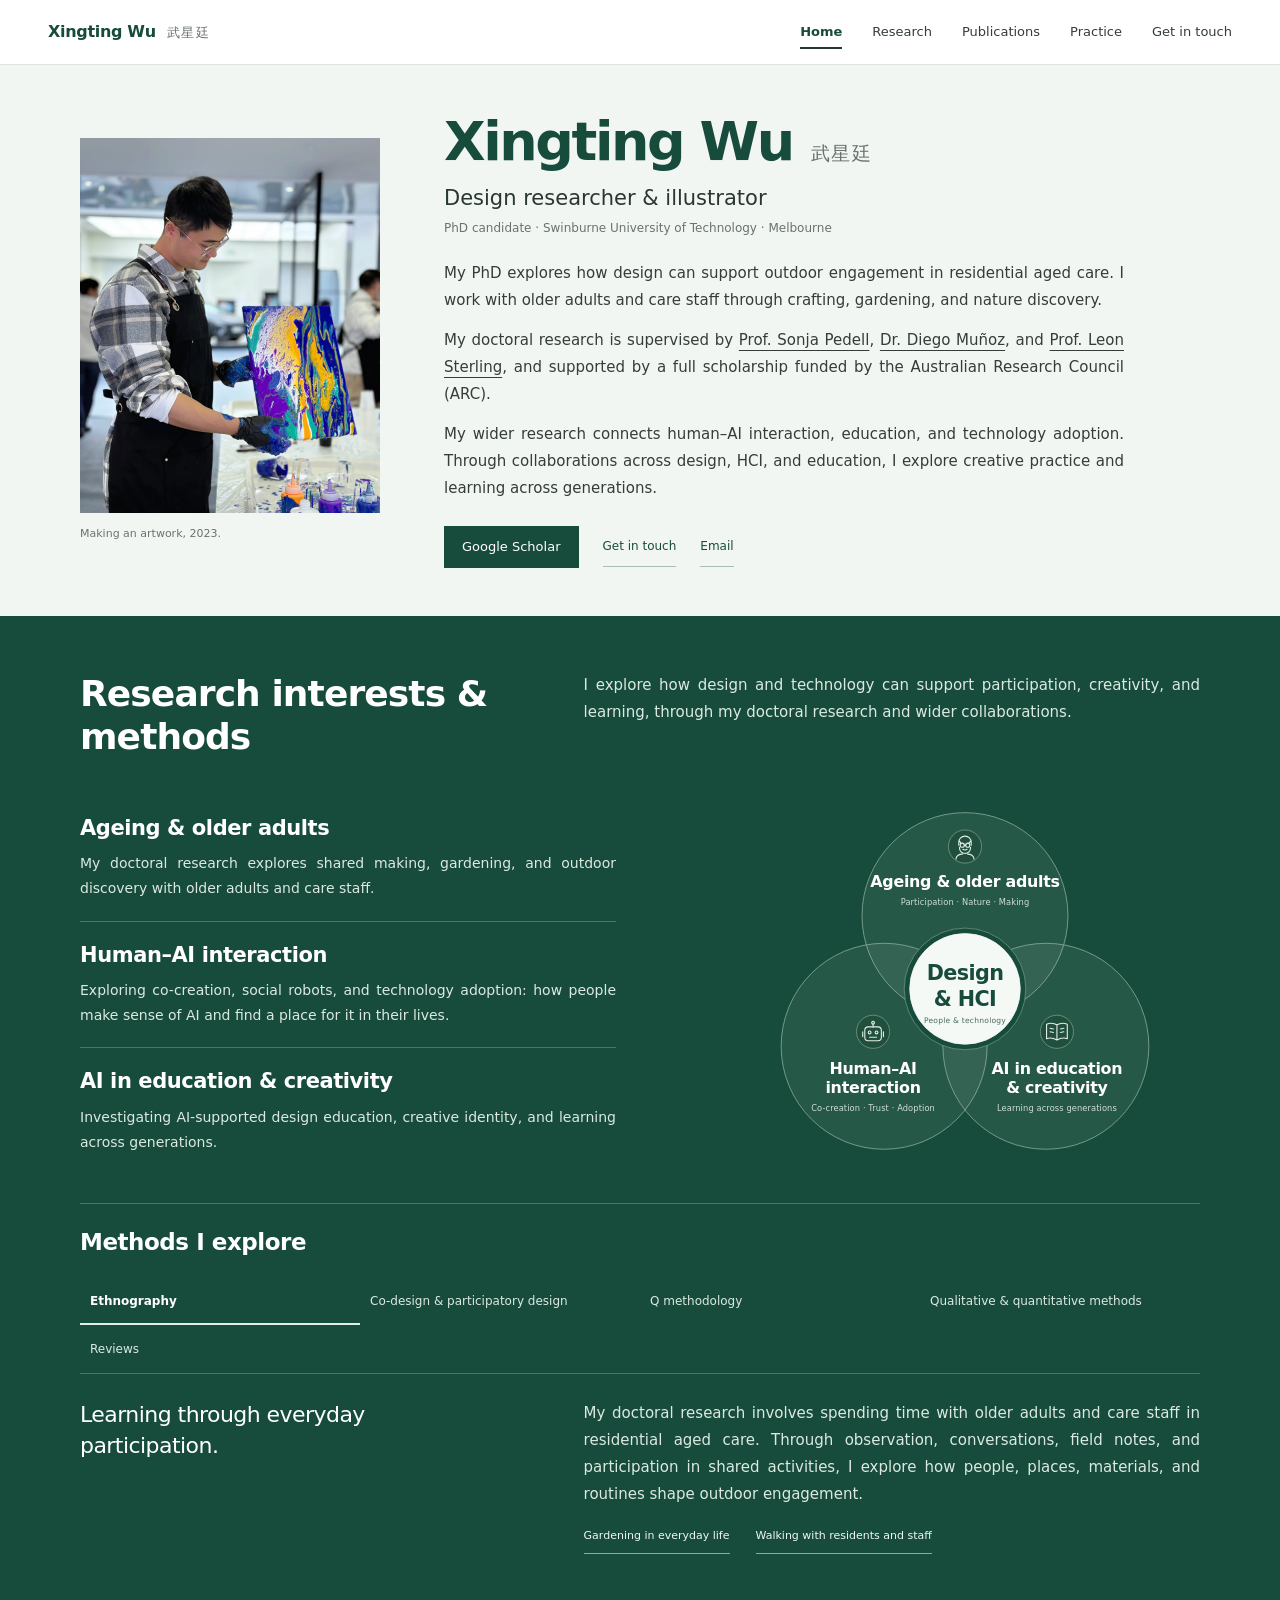
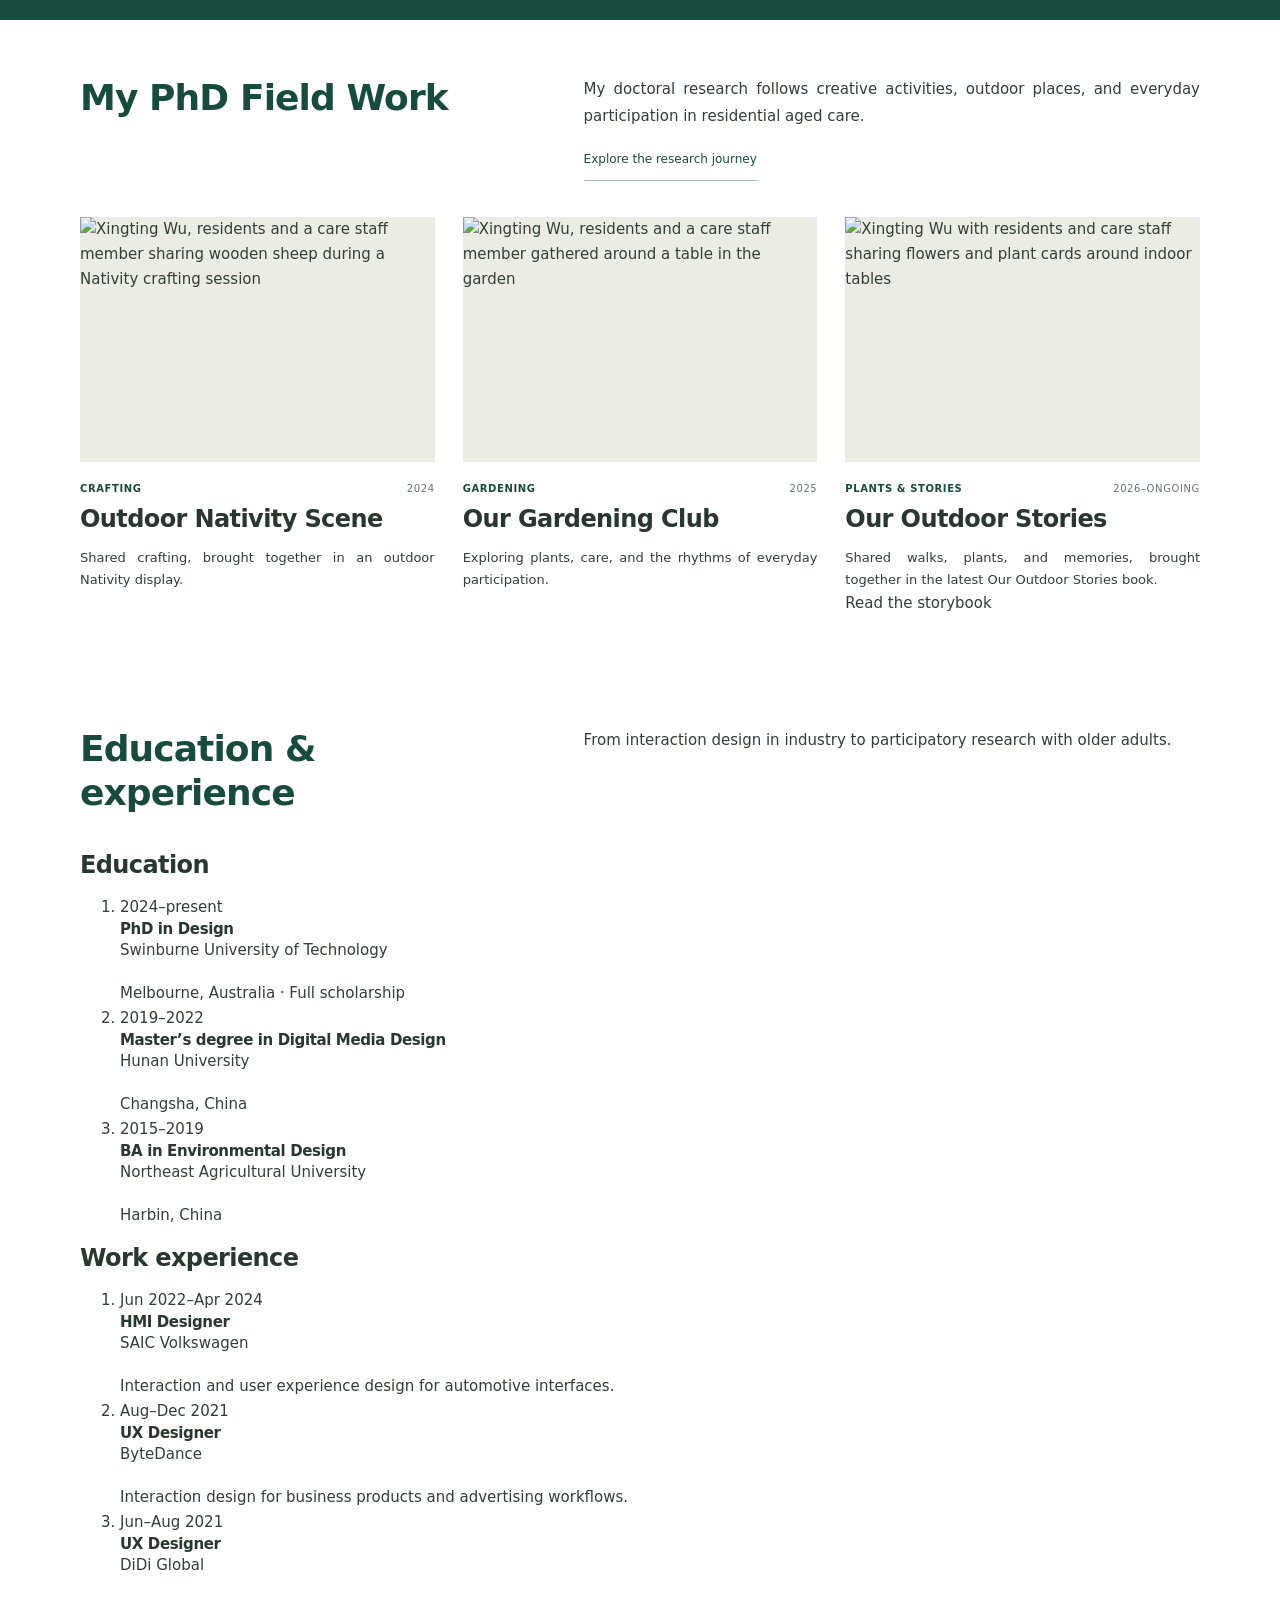
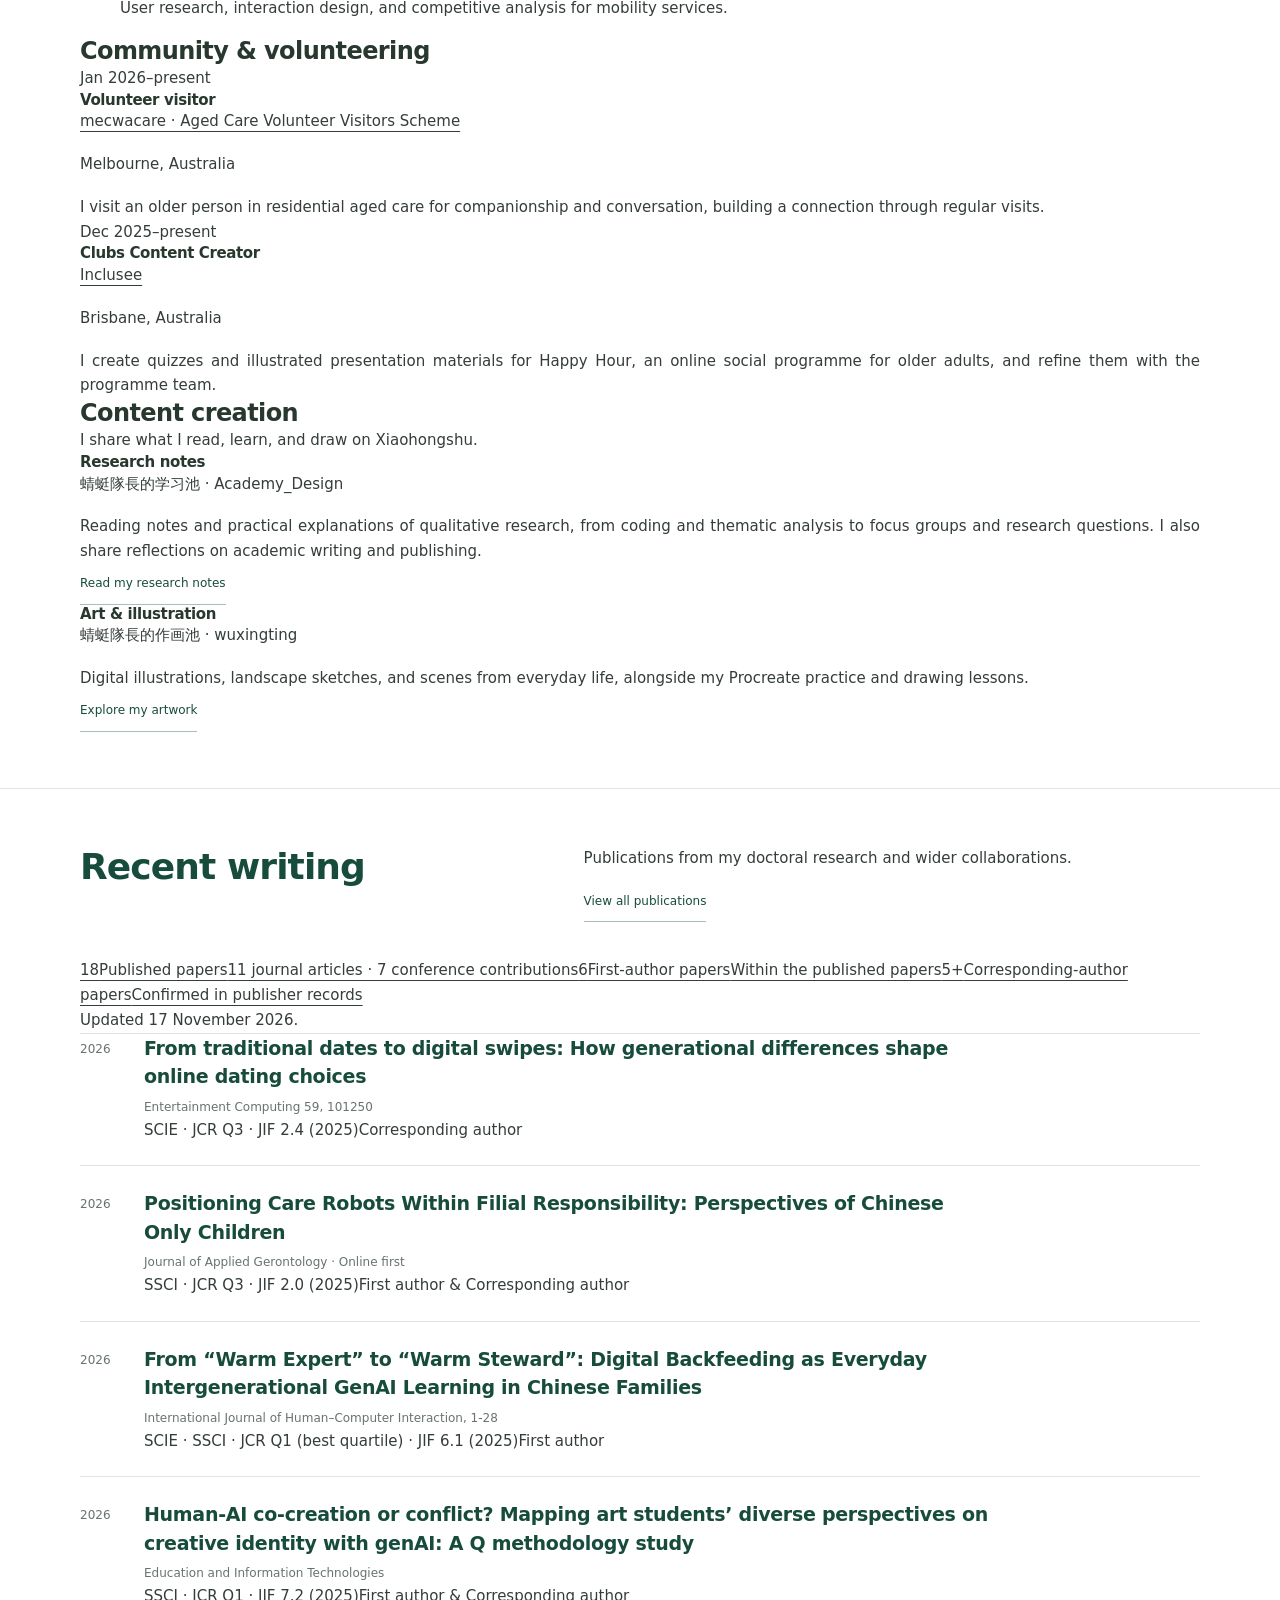
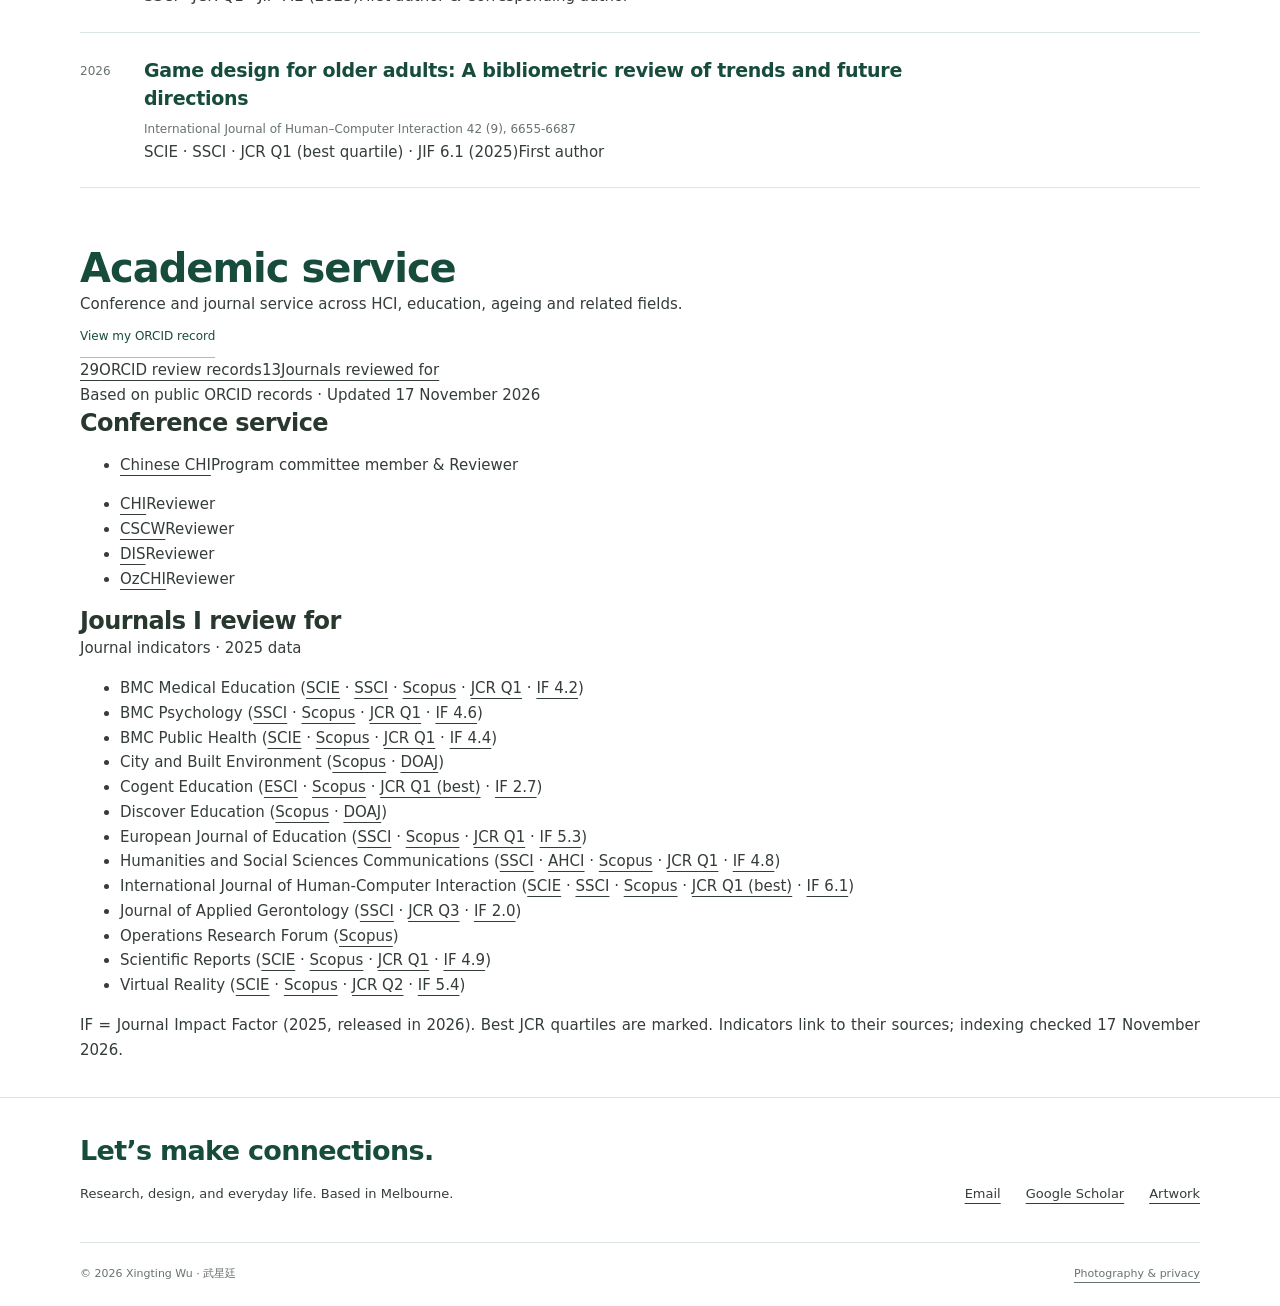
==== commit 9c3a15a2: "Update pages with PhD studies, profile and academic service" ====
--- a/index.html
+++ b/index.html
@@ -3,14 +3,14 @@
 <title>Xingting Wu</title><meta name="description" content="Meet Xingting Wu, a PhD candidate at Swinburne University of Technology researching participatory design, older adults, outdoor engagement and human–AI interaction.">
 <meta name="theme-color" content="#ffffff"><link rel="canonical" href="https://www.xingtingwu.com/">
 <meta property="og:type" content="website"><meta property="og:title" content="Design researcher &amp; illustrator · Xingting Wu"><meta property="og:description" content="Meet Xingting Wu, a PhD candidate at Swinburne University of Technology researching participatory design, older adults, outdoor engagement and human–AI interaction."><meta property="og:url" content="https://www.xingtingwu.com/"><meta property="og:image" content="https://www.xingtingwu.com/assets/images/portrait.webp">
-<link rel="icon" href="favicon.ico" sizes="16x16 32x32 48x48 64x64 128x128"><link rel="icon" href="favicon.png" type="image/png" sizes="128x128"><link rel="stylesheet" href="assets/site.css"><link rel="stylesheet" href="assets/minimal.css?v=c17de30097ee"><script defer src="assets/site.js?v=3bd2176f9dc1"></script><script defer src="assets/motion.js"></script>
+<link rel="icon" href="favicon.ico" sizes="16x16 32x32 48x48 64x64 128x128"><link rel="icon" href="favicon.png" type="image/png" sizes="128x128"><link rel="stylesheet" href="assets/site.css"><link rel="stylesheet" href="assets/minimal.css?v=0a9ab9b288fd"><script defer src="assets/site.js?v=ad79374cad97"></script><script defer src="assets/motion.js"></script>
 <noscript><style>@media(max-width:760px){.site-header{position:static}.header-inner{height:auto;display:block;padding-block:20px}.nav{display:flex;position:static;padding:15px 0 0;flex-direction:row;flex-wrap:wrap;border:0;gap:15px}.nav .contact-link{margin:0}}</style></noscript>
 </head><body class="page-index"><a class="skip" href="#main">Skip to content</a>
 <header class="site-header"><div class="wrap header-inner"><a class="brand" href="index.html" aria-label="Xingting Wu, home"><span>Xingting Wu <span class="chinese" lang="zh">武星廷</span></span></a>
-<button class="menu-toggle" aria-expanded="false" aria-controls="main-nav" hidden>Menu <span aria-hidden="true">☰</span></button><nav class="nav" id="main-nav" aria-label="Main navigation"><a href="index.html" aria-current="page">Home</a><a href="research.html">Research</a><a href="publications.html">Publications</a><a href="practice.html">Practice</a><a href="about.html">About</a><a class="contact-link" href="contact.html">Get in touch</a></nav></div></header>
+<button class="menu-toggle" aria-expanded="false" aria-controls="main-nav" hidden>Menu <span aria-hidden="true">☰</span></button><nav class="nav" id="main-nav" aria-label="Main navigation"><a href="index.html" aria-current="page">Home</a><a href="research.html">Research</a><a href="publications.html">Publications</a><a href="practice.html">Practice</a><a class="contact-link" href="contact.html">Get in touch</a></nav></div></header>
 <main id="main"><div class="profile-band"><div class="wrap"><section class="profile-hero" aria-labelledby="profile-title">
 <figure class="profile-photo"><img src="assets/images/portrait.webp" alt="Xingting Wu making a colourful artwork" width="1200" height="1600" class="" loading="eager" fetchpriority="high" decoding="async"><figcaption>Making an artwork, 2023.</figcaption></figure>
-<div class="profile-intro"><h1 id="profile-title">Xingting Wu<span class="profile-name-zh" lang="zh">武星廷</span></h1><p class="profile-role">Design researcher &amp; illustrator</p><p class="profile-affiliation">PhD candidate · Swinburne University of Technology · Melbourne</p><div class="profile-bio"><p>My PhD explores how design can support outdoor engagement in residential aged care. I work with older adults and care staff through crafting, gardening, and nature discovery.</p><p>My wider research connects human–AI interaction, education, and technology adoption. Through collaborations across design, HCI, and education, I explore creative practice and learning across generations.</p></div><div class="profile-links"><a class="button" href="https://scholar.google.com/citations?user=hHaTofQAAAAJ&amp;hl=en">Google Scholar</a><a class="text-link" href="about.html">About me</a><a class="text-link" href="mailto:xingtingwu@swin.edu.au">Email</a></div></div>
+<div class="profile-intro"><h1 id="profile-title">Xingting Wu<span class="profile-name-zh" lang="zh">武星廷</span></h1><p class="profile-role">Design researcher &amp; illustrator</p><p class="profile-affiliation">PhD candidate · Swinburne University of Technology · Melbourne</p><div class="profile-bio"><p>My PhD explores how design can support outdoor engagement in residential aged care. I work with older adults and care staff through crafting, gardening, and nature discovery.</p><p class="profile-supervision">My doctoral research is supervised by <a href="https://experts.swinburne.edu.au/1344">Prof. Sonja Pedell</a>, <a href="https://dmunoz.net/">Dr. Diego Muñoz</a>, and <a href="https://www.leonsterling.com/">Prof. Leon Sterling</a>, and supported by a full scholarship funded by the Australian Research Council (ARC).</p><p>My wider research connects human–AI interaction, education, and technology adoption. Through collaborations across design, HCI, and education, I explore creative practice and learning across generations.</p></div><div class="profile-links"><a class="button" href="https://scholar.google.com/citations?user=hHaTofQAAAAJ&amp;hl=en">Google Scholar</a><a class="text-link" href="contact.html">Get in touch</a><a class="text-link" href="mailto:xingtingwu@swin.edu.au">Email</a></div></div>
 </section></div></div>
 <section class="research-landscape section" id="research-interests" aria-labelledby="landscape-heading"><div class="wrap">
 <div class="landscape-heading home-section-head"><h2 id="landscape-heading">Research interests &amp; methods</h2><p>I explore how design and technology can support participation, creativity, and learning, through my doctoral research and wider collaborations.</p></div>
@@ -89,17 +89,12 @@
   </a>
 </svg>
 </figure></div>
-<div class="methods-explorer" data-methods-explorer><div class="methods-heading"><h3>Methods I explore</h3></div><div class="method-tabs" hidden><button type="button" id="method-tab-fieldwork" data-method="fieldwork">Fieldwork & co-design</button><button type="button" id="method-tab-q-methodology" data-method="q-methodology">Q methodology</button><button type="button" id="method-tab-mixed-methods" data-method="mixed-methods">Experiments & mixed methods</button><button type="button" id="method-tab-reviews" data-method="reviews">Reviews & bibliometrics</button></div><div class="method-panels"><section class="method-exploration" id="method-panel-fieldwork"><div><span class="eyebrow">Fieldwork & co-design</span><h4>Learning with people, in everyday life.</h4></div><div><p>In my doctoral research, I bring together ethnographic fieldwork, conversations, participatory making, and iterative prototyping. I explore how activities and materials can develop with older adults and care staff, through use and adaptation.</p><div class="method-examples"><a class="text-link" href="crafting.html#iteration">Adapting materials through making</a><a class="text-link" href="outdoor-stories.html#many-ways">Different ways to participate</a></div></div></section><section class="method-exploration" id="method-panel-q-methodology"><div><span class="eyebrow">Q methodology</span><h4>Making room for different viewpoints.</h4></div><div><p>I am interested in how people understand the same technology differently. My collaborative work uses Q methodology to explore art students’ perspectives on generative AI and creative identity, bringing patterns of viewpoints into focus.</p><div class="method-examples"><a class="text-link" href="https://link.springer.com/article/10.1007/s10639-026-13914-4">Art students, GenAI & creative identity</a></div></div></section><section class="method-exploration" id="method-panel-mixed-methods"><div><span class="eyebrow">Experiments & mixed methods</span><h4>Connecting experiences with patterns.</h4></div><div><p>My collaborative work explores behaviour and perception through experimental studies and mixed methods. This includes human–machine collaboration, AI-supported teaching, and complementary approaches such as PLS-SEM and fsQCA to investigate technology experiences.</p><div class="method-examples"><a class="text-link" href="https://www.frontiersin.org/journals/psychology/articles/10.3389/fpsyg.2025.1624182/full">AI teaching assistants: a mixed-methods study</a><a class="text-link" href="https://www.sciencedirect.com/science/article/pii/S0001457525001538">Human–machine collaboration & driving</a></div></div></section><section class="method-exploration" id="method-panel-reviews"><div><span class="eyebrow">Reviews & bibliometrics</span><h4>Looking across a field of research.</h4></div><div><p>I also explore how reviews and bibliometric approaches can reveal the questions, concepts, and gaps shaping a field. Collaborative work includes game design for older adults, human–AI co-creation, and generative AI in design.</p><div class="method-examples"><a class="text-link" href="https://www.tandfonline.com/doi/full/10.1080/10447318.2025.2506508">Game design for older adults</a><a class="text-link" href="https://openaccess.cms-conferences.org/publications/book/978-1-964867-88-5/article/978-1-964867-88-5_7">Generative AI in clothes design</a></div></div></section></div></div>
+<div class="methods-explorer" id="methods" data-methods-explorer><div class="methods-heading"><h3>Methods I explore</h3></div><div class="method-tabs" hidden><button type="button" id="method-tab-ethnography" data-method="ethnography">Ethnography</button><button type="button" id="method-tab-participatory-design" data-method="participatory-design">Co-design & participatory design</button><button type="button" id="method-tab-q-methodology" data-method="q-methodology">Q methodology</button><button type="button" id="method-tab-mixed-methods" data-method="mixed-methods">Qualitative & quantitative methods</button><button type="button" id="method-tab-reviews" data-method="reviews">Reviews</button></div><div class="method-panels"><section class="method-exploration" id="method-panel-ethnography"><div><span class="eyebrow">Ethnography</span><h4>Learning through everyday participation.</h4></div><div><p>My doctoral research involves spending time with older adults and care staff in residential aged care. Through observation, conversations, field notes, and participation in shared activities, I explore how people, places, materials, and routines shape outdoor engagement.</p><div class="method-examples"><a class="text-link" href="gardening.html">Gardening in everyday life</a><a class="text-link" href="outdoor-stories.html#map-and-play">Walking with residents and staff</a></div></div></section><section class="method-exploration" id="method-panel-participatory-design"><div><span class="eyebrow">Co-design & participatory design</span><h4>Making and learning with people.</h4></div><div><p>I explore how residents and care staff can shape activities and materials through making, trying, and adapting them together. Research through Design connects this work with iterative prototyping and reflection: what we make, how it is used, and what this helps us understand.</p><div class="method-examples"><a class="text-link" href="crafting.html#iteration">Adapting materials through making</a><a class="text-link" href="outdoor-stories.html#design-materials">Design materials for a shared walk</a></div></div></section><section class="method-exploration" id="method-panel-q-methodology"><div><span class="eyebrow">Q methodology</span><h4>Making room for different viewpoints.</h4></div><div><p>I am interested in how people understand the same technology differently. My collaborative work uses Q methodology to explore art students’ perspectives on generative AI and creative identity, bringing patterns of viewpoints into focus.</p><div class="method-examples"><a class="text-link" href="https://link.springer.com/article/10.1007/s10639-026-13914-4">Art students, GenAI & creative identity</a></div></div></section><section class="method-exploration" id="method-panel-mixed-methods"><div><span class="eyebrow">Qualitative & quantitative methods</span><h4>Connecting experiences with patterns.</h4></div><div><p>I explore interviews and narrative inquiry alongside experiments and mixed-methods designs. My collaborative work also uses structural equation modelling (SEM), including PLS-SEM, and approaches such as fsQCA to examine relationships and patterns in learning, behaviour, and technology experiences.</p><div class="method-examples"><a class="text-link" href="https://www.frontiersin.org/journals/psychology/articles/10.3389/fpsyg.2025.1624182/full">AI teaching assistants: a mixed-methods study</a><a class="text-link" href="https://www.sciencedirect.com/science/article/pii/S0001457525001538">Human–machine collaboration & driving</a></div></div></section><section class="method-exploration" id="method-panel-reviews"><div><span class="eyebrow">Reviews</span><h4>Bringing research into conversation.</h4></div><div><p>I am interested in scoping reviews, systematic literature reviews, and qualitative evidence synthesis, including meta-ethnography. Alongside these approaches, my published work uses bibliometric reviews to explore research trends, connections, and gaps in fields such as game design for older adults and generative AI in design.</p><div class="method-examples"><a class="text-link" href="https://www.tandfonline.com/doi/full/10.1080/10447318.2025.2506508">Game design for older adults</a><a class="text-link" href="https://openaccess.cms-conferences.org/publications/book/978-1-964867-88-5/article/978-1-964867-88-5_7">Generative AI in clothes design</a></div></div></section></div></div>
 </div></section>
-<section class="home-projects home-section" id="projects"><div class="wrap"><div class="home-section-head"><h2>Selected projects</h2><div><p>My doctoral research follows creative activities, outdoor places, and everyday participation in residential aged care.</p><a class="text-link" href="research.html">Explore the research journey</a></div></div><div class="project-grid"><a class="project-link" href="crafting.html"><div class="image-wrap"><img src="assets/images/nativity-finished.webp" alt="Completed Nativity display with hand-decorated figures in a raised garden bed" width="1600" height="1200" class="" loading="lazy" decoding="async"></div><div class="project-number"><span>Crafting</span><span>2024</span></div><h3>Making together</h3><p>Shared crafting, brought together in an outdoor Nativity display.</p></a><a class="project-link" href="gardening.html"><div class="image-wrap"><img src="assets/images/garden-together.webp" alt="People holding and planting a flowering plant together at a raised garden bed" width="1600" height="1200" class="" loading="lazy" decoding="async"></div><div class="project-number"><span>Gardening</span><span>2025</span></div><h3>Our Garden</h3><p>Exploring plants, care, and the rhythms of everyday participation.</p></a><a class="project-link" href="outdoor-stories.html"><div class="image-wrap"><img src="assets/images/labelled-flowers.webp" alt="A glass bottle of protea flowers with handwritten plant-story tags" width="1200" height="1600" class="specimen" loading="lazy" decoding="async"></div><div class="project-number"><span>Plants & stories</span><span>2026–ongoing</span></div><h3>Our Outdoor Stories</h3><p>From a chosen flower to a personal memory and a shared display.</p></a></div></div></section>
-<section class="field-moments home-section" id="together" aria-labelledby="together-title"><div class="wrap">
-<div class="home-section-head"><h2 id="together-title">Research in practice</h2><div><p>I work alongside older adults and care staff, learning through shared activities and the materials we make and use together.</p><a class="text-link" href="practice.html">Explore my design practice</a></div></div>
-<div class="home-practice-grid">
-<article><figure class=""><a class="zoom-link" href="assets/images/stories-with-residents.webp" data-image data-caption="Sharing flowers and plant cards, September 2026." aria-label="Enlarge image: Xingting Wu with residents and care staff around tables with flowers and plant cards"><img src="assets/images/stories-with-residents.webp" srcset="assets/images/stories-with-residents-small.webp 800w, assets/images/stories-with-residents.webp 1600w" sizes="(max-width: 760px) calc(100vw - 40px), (max-width: 1050px) 65vw, 850px" alt="Xingting Wu with residents and care staff around tables with flowers and plant cards" width="1600" height="1200" class="" loading="lazy" decoding="async"></a><figcaption class="caption">Sharing flowers and plant cards, September 2026.</figcaption></figure><h3>Plants &amp; shared stories</h3><a class="text-link" href="outdoor-stories.html#many-ways">Explore the activities</a></article>
-<article><figure class="practice-portrait"><a class="zoom-link" href="assets/images/craft-making-side-by-side.webp" data-image data-caption="Making side by side, November 2024." aria-label="Enlarge image: Xingting Wu working beside a resident as she decorates a wooden Nativity figure"><img src="assets/images/craft-making-side-by-side.webp" srcset="assets/images/craft-making-side-by-side-small.webp 600w, assets/images/craft-making-side-by-side.webp 1200w" sizes="(max-width: 760px) calc(100vw - 40px), (max-width: 1050px) 65vw, 850px" alt="Xingting Wu working beside a resident as she decorates a wooden Nativity figure" width="1200" height="1600" class="" loading="lazy" decoding="async"></a><figcaption class="caption">Making side by side, November 2024.</figcaption></figure><h3>Making with residents</h3><a class="text-link" href="crafting.html#drawing">Inside the workshops</a></article>
-<article id="design-practice"><figure class="practice-drawing"><a class="zoom-link" href="assets/images/garden-concept.webp" data-image data-caption="Nativity garden-bed concept, 2024." aria-label="Enlarge image: Hand-drawn Nativity garden-bed concept with crafted figures, plants, lighting, sensors and a music speaker"><img src="assets/images/garden-concept.webp" alt="Hand-drawn Nativity garden-bed concept with crafted figures, plants, lighting, sensors and a music speaker" width="950" height="671" class="" loading="lazy" decoding="async"></a><figcaption class="caption">Nativity garden-bed concept, 2024.</figcaption></figure><h3>From drawing to materials</h3><a class="text-link" href="practice.html#making-process">Behind the materials</a></article>
-</div></div></section>
-<section class="home-publications home-section" id="recent-writing"><div class="wrap"><div class="home-section-head"><h2>Recent writing</h2><div><p>Publications from my doctoral research and wider collaborations.</p><a class="text-link" href="publications.html">All publications (20)</a></div></div><div class="home-writing-grid"><div class="selected-list"><a class="selected-paper" href="https://www.sciencedirect.com/science/article/pii/S1875952126001722"><span class="year">2026</span><div><h3>From traditional dates to digital swipes: How generational differences shape online dating choices</h3><p>Entertainment Computing 59, 101250</p></div></a><a class="selected-paper" href="https://journals.sagepub.com/doi/full/10.1177/07334648261493744"><span class="year">2026</span><div><h3>Positioning Care Robots Within Filial Responsibility: Perspectives of Chinese Only Children</h3><p>Journal of Applied Gerontology · Online first</p></div></a><a class="selected-paper" href="https://www.tandfonline.com/doi/full/10.1080/10447318.2026.2668041"><span class="year">2026</span><div><h3>From “Warm Expert” to “Warm Steward”: Digital Backfeeding as Everyday Intergenerational GenAI Learning in Chinese Families</h3><p>International Journal of Human–Computer Interaction, 1-28</p></div></a><a class="selected-paper" href="https://link.springer.com/article/10.1007/s10639-026-13914-4"><span class="year">2026</span><div><h3>Human-AI co-creation or conflict? Mapping art students’ diverse perspectives on creative identity with genAI: A Q methodology study</h3><p>Education and Information Technologies</p></div></a></div><aside class="home-updates" aria-labelledby="updates-heading"><h3 id="updates-heading">Updates</h3><div class="update-row"><time datetime="2026-09">Sep 2026</time><p>Developing <a href="outdoor-stories.html">Our Outdoor Stories</a>, connecting garden walks, plant choices, and a shared display.</p></div><div class="update-row"><time datetime="2026-04">Apr 2026</time><p>Bringing together crafting, gardening, and outdoor discovery in my doctoral research.</p></div><div class="update-row"><time datetime="2026">2026</time><p>New work on <a href="https://www.tandfonline.com/doi/full/10.1080/10447318.2026.2668041">intergenerational GenAI learning</a> and <a href="https://link.springer.com/article/10.1007/s10639-026-13914-4">creative identity in human–AI co-creation</a>.</p></div></aside></div></div></section></main>
-<footer class="site-footer"><div class="wrap"><div class="footer-main"><div><span class="eyebrow">A conversation starts somewhere</span><h2>Let’s make connections.</h2><p>Research, design, and everyday life. Based in Melbourne.</p></div><div class="footer-links"><a href="mailto:xingtingwu@swin.edu.au">Email</a><a href="https://scholar.google.com/citations?user=hHaTofQAAAAJ&hl=en">Google Scholar</a><a href="https://xhslink.com/m/4sUuQcr9thK">Artwork</a></div></div><div class="footer-bottom"><span>© 2026 Xingting Wu · <span lang="zh">武星廷</span></span><span>Design researcher &amp; illustrator · Swinburne University of Technology</span><a href="privacy.html">Photography &amp; privacy</a></div></div></footer>
+<section class="home-projects home-section" id="projects"><div class="wrap"><div class="home-section-head"><h2>My PhD Field Work</h2><div><p>My doctoral research follows creative activities, outdoor places, and everyday participation in residential aged care.</p><a class="text-link" href="research.html">Explore the research journey</a></div></div><div class="project-grid"><a class="project-link" href="crafting.html"><div class="image-wrap"><img src="assets/images/selected-nativity-graded.webp" srcset="assets/images/selected-nativity-graded-small.webp 800w, assets/images/selected-nativity-graded.webp 1600w" sizes="(max-width: 760px) calc(100vw - 40px), (max-width: 1050px) 65vw, 850px" alt="Xingting Wu, residents and a care staff member sharing wooden sheep during a Nativity crafting session" width="1600" height="1200" class="selected-cover selected-nativity" loading="lazy" decoding="async"></div><div class="project-number"><span>Crafting</span><span>2024</span></div><h3>Outdoor Nativity Scene</h3><p>Shared crafting, brought together in an outdoor Nativity display.</p></a><a class="project-link" href="gardening.html"><div class="image-wrap"><img src="assets/images/selected-gardening-graded.webp" srcset="assets/images/selected-gardening-graded-small.webp 800w, assets/images/selected-gardening-graded.webp 1600w" sizes="(max-width: 760px) calc(100vw - 40px), (max-width: 1050px) 65vw, 850px" alt="Xingting Wu, residents and a care staff member gathered around a table in the garden" width="1600" height="900" class="selected-cover selected-gardening" loading="lazy" decoding="async"></div><div class="project-number"><span>Gardening</span><span>2025</span></div><h3>Our Gardening Club</h3><p>Exploring plants, care, and the rhythms of everyday participation.</p></a><a class="project-link" href="https://heyzine.com/flip-book/990e984dee.html"><div class="image-wrap"><img src="assets/images/selected-stories-graded.webp" srcset="assets/images/selected-stories-graded-small.webp 800w, assets/images/selected-stories-graded.webp 1600w" sizes="(max-width: 760px) calc(100vw - 40px), (max-width: 1050px) 65vw, 850px" alt="Xingting Wu with residents and care staff sharing flowers and plant cards around indoor tables" width="1600" height="1200" class="selected-cover selected-stories" loading="lazy" decoding="async"></div><div class="project-number"><span>Plants & stories</span><span>2026–ongoing</span></div><h3>Our Outdoor Stories</h3><p>Shared walks, plants, and memories, brought together in the latest Our Outdoor Stories book.</p><span class="project-cta">Read the storybook</span></a></div></div></section>
+<section class="home-background home-section" id="background"><div class="wrap"><div class="home-section-head"><h2>Education &amp; experience</h2><p>From interaction design in industry to participatory research with older adults.</p></div><div class="background-grid"><div><h3>Education</h3><ol class="career-list"><li class="career-row"><span class="career-date">2024–present</span><div><h4>PhD in Design</h4><p class="career-place">Swinburne University of Technology</p><p class="career-detail">Melbourne, Australia · Full scholarship</p></div></li><li class="career-row"><span class="career-date">2019–2022</span><div><h4>Master’s degree in Digital Media Design</h4><p class="career-place">Hunan University</p><p class="career-detail">Changsha, China</p></div></li><li class="career-row"><span class="career-date">2015–2019</span><div><h4>BA in Environmental Design</h4><p class="career-place">Northeast Agricultural University</p><p class="career-detail">Harbin, China</p></div></li></ol></div><div><h3>Work experience</h3><ol class="career-list"><li class="career-row"><span class="career-date">Jun 2022–Apr 2024</span><div><h4>HMI Designer</h4><p class="career-place">SAIC Volkswagen</p><p class="career-detail">Interaction and user experience design for automotive interfaces.</p></div></li><li class="career-row"><span class="career-date">Aug–Dec 2021</span><div><h4>UX Designer</h4><p class="career-place">ByteDance</p><p class="career-detail">Interaction design for business products and advertising workflows.</p></div></li><li class="career-row"><span class="career-date">Jun–Aug 2021</span><div><h4>UX Designer</h4><p class="career-place">DiDi Global</p><p class="career-detail">User research, interaction design, and competitive analysis for mobility services.</p></div></li></ol></div></div><div class="volunteering" id="volunteering"><h3>Community &amp; volunteering</h3><div class="volunteer-grid"><article class="volunteer-entry"><span class="career-date">Jan 2026–present</span><h4>Volunteer visitor</h4><p class="volunteer-organisation"><a class="organisation-link" href="https://www.mecwacare.org.au/support-us/volunteering/">mecwacare · Aged Care Volunteer Visitors Scheme</a></p><p class="volunteer-location">Melbourne, Australia</p><p>I visit an older person in residential aged care for companionship and conversation, building a connection through regular visits.</p></article><article class="volunteer-entry"><span class="career-date">Dec 2025–present</span><h4>Clubs Content Creator</h4><p class="volunteer-organisation"><a class="organisation-link" href="https://inclusee.org.au/volunteers/">Inclusee</a></p><p class="volunteer-location">Brisbane, Australia</p><p>I create quizzes and illustrated presentation materials for Happy Hour, an online social programme for older adults, and refine them with the programme team.</p></article></div></div><section class="content-creation" id="content-creation" aria-labelledby="creation-heading"><div class="creation-heading"><h3 id="creation-heading">Content creation</h3><p>I share what I read, learn, and draw on Xiaohongshu.</p></div><div class="creation-grid"><article><h4>Research notes</h4><p class="creation-account"><span lang="zh">蜻蜓隊長的学习池</span> · Academy_Design</p><p>Reading notes and practical explanations of qualitative research, from coding and thematic analysis to focus groups and research questions. I also share reflections on academic writing and publishing.</p><a class="text-link" href="https://xhslink.com/m/1MBa8EERfhz">Read my research notes</a></article><article><h4>Art &amp; illustration</h4><p class="creation-account"><span lang="zh">蜻蜓隊長的作画池</span> · wuxingting</p><p>Digital illustrations, landscape sketches, and scenes from everyday life, alongside my Procreate practice and drawing lessons.</p><a class="text-link" href="https://xhslink.com/m/4sUuQcr9thK">Explore my artwork</a></article></div></section></div></section>
+<section class="home-publications home-section" id="recent-writing"><div class="wrap"><div class="home-section-head"><h2>Recent writing</h2><div><p>Publications from my doctoral research and wider collaborations.</p><a class="text-link" href="publications.html">View all publications</a></div></div><div class="writing-stats" aria-label="Publication statistics"><a class="writing-metric" href="publications.html"><span class="writing-value">18</span><span class="writing-label">Published papers</span><span class="writing-detail">11 journal articles · 7 conference contributions</span></a><a class="writing-metric" href="publications.html"><span class="writing-value">6</span><span class="writing-label">First-author papers</span><span class="writing-detail">Within the published papers</span></a><a class="writing-metric" href="publications.html"><span class="writing-value">5+</span><span class="writing-label">Corresponding-author papers</span><span class="writing-detail">Confirmed in publisher records</span></a></div><p class="writing-count-note">Updated 17 November 2026.</p><div class="selected-list"><a class="selected-paper" href="https://www.sciencedirect.com/science/article/pii/S1875952126001722"><span class="year">2026</span><div><h3>From traditional dates to digital swipes: How generational differences shape online dating choices</h3><p>Entertainment Computing 59, 101250</p><div class="paper-details"><span class="journal-metrics">SCIE · JCR Q3 · JIF 2.4 (2025)</span><span class="author-role">Corresponding author</span></div></div></a><a class="selected-paper" href="https://journals.sagepub.com/doi/full/10.1177/07334648261493744"><span class="year">2026</span><div><h3>Positioning Care Robots Within Filial Responsibility: Perspectives of Chinese Only Children</h3><p>Journal of Applied Gerontology · Online first</p><div class="paper-details"><span class="journal-metrics">SSCI · JCR Q3 · JIF 2.0 (2025)</span><span class="author-role">First author &amp; Corresponding author</span></div></div></a><a class="selected-paper" href="https://www.tandfonline.com/doi/full/10.1080/10447318.2026.2668041"><span class="year">2026</span><div><h3>From “Warm Expert” to “Warm Steward”: Digital Backfeeding as Everyday Intergenerational GenAI Learning in Chinese Families</h3><p>International Journal of Human–Computer Interaction, 1-28</p><div class="paper-details"><span class="journal-metrics">SCIE · SSCI · JCR Q1 (best quartile) · JIF 6.1 (2025)</span><span class="author-role">First author</span></div></div></a><a class="selected-paper" href="https://link.springer.com/article/10.1007/s10639-026-13914-4"><span class="year">2026</span><div><h3>Human-AI co-creation or conflict? Mapping art students’ diverse perspectives on creative identity with genAI: A Q methodology study</h3><p>Education and Information Technologies</p><div class="paper-details"><span class="journal-metrics">SSCI · JCR Q1 · JIF 7.2 (2025)</span><span class="author-role">First author &amp; Corresponding author</span></div></div></a><a class="selected-paper" href="https://www.tandfonline.com/doi/full/10.1080/10447318.2025.2506508"><span class="year">2026</span><div><h3>Game design for older adults: A bibliometric review of trends and future directions</h3><p>International Journal of Human–Computer Interaction 42 (9), 6655-6687</p><div class="paper-details"><span class="journal-metrics">SCIE · SSCI · JCR Q1 (best quartile) · JIF 6.1 (2025)</span><span class="author-role">First author</span></div></div></a></div></div></section>
+<section class="home-service" id="academic-service" aria-labelledby="home-service-heading"><div class="wrap"><div class="home-service-grid"><div class="home-service-intro"><h2 id="home-service-heading">Academic service</h2><p>Conference and journal service across HCI, education, ageing and related fields.</p><a class="text-link" href="https://orcid.org/0009-0006-9582-6340">View my ORCID record</a></div><a class="service-metric" href="#reviewer-journals"><span class="service-value">29</span><span class="service-label">ORCID review records</span></a><a class="service-metric" href="#reviewer-journals"><span class="service-value">13</span><span class="service-label">Journals reviewed for</span></a></div><p class="home-service-source">Based on public ORCID records · Updated 17 November 2026</p><div class="service-conference-section" id="conference-service" aria-labelledby="conference-service-heading"><h3 id="conference-service-heading">Conference service</h3><div class="service-conference-grid"><ul class="service-committee"><li><a class="service-conference-link" href="https://www.icachi.org/en/conference">Chinese CHI</a><span class="service-conference-role">Program committee member &amp; Reviewer</span></li></ul><ul class="service-conference-reviewers"><li><a class="service-conference-link" href="https://chi.acm.org/">CHI</a><span class="service-conference-role">Reviewer</span></li><li><a class="service-conference-link" href="https://cscw.acm.org/">CSCW</a><span class="service-conference-role">Reviewer</span></li><li><a class="service-conference-link" href="https://dis.acm.org/">DIS</a><span class="service-conference-role">Reviewer</span></li><li><a class="service-conference-link" href="https://www.ozchi.org/">OzCHI</a><span class="service-conference-role">Reviewer</span></li></ul></div></div><div class="service-journal-section" id="reviewer-journals" aria-labelledby="service-heading"><div class="service-journal-heading"><h3 id="service-heading">Journals I review for</h3><p>Journal indicators · 2025 data</p></div><ul class="service-journals"><li><span class="service-journal-name">BMC Medical Education</span> <span class="service-journal-indicators">(<a class="indicator-link" href="https://link.springer.com/journal/12909">SCIE</a> · <a class="indicator-link" href="https://link.springer.com/journal/12909">SSCI</a> · <a class="indicator-link" href="https://link.springer.com/journal/12909">Scopus</a> · <a class="indicator-link" href="https://www.niic.nsc.ru/phocadownload/publications/2025/JCR_JournalImpactFactor_2026.pdf#page=114">JCR Q1</a> · <a class="indicator-link" href="https://link.springer.com/journal/12909">IF 4.2</a>)</span></li><li><span class="service-journal-name">BMC Psychology</span> <span class="service-journal-indicators">(<a class="indicator-link" href="https://link.springer.com/journal/40359">SSCI</a> · <a class="indicator-link" href="https://link.springer.com/journal/40359">Scopus</a> · <a class="indicator-link" href="https://www.niic.nsc.ru/phocadownload/publications/2025/JCR_JournalImpactFactor_2026.pdf#page=97">JCR Q1</a> · <a class="indicator-link" href="https://link.springer.com/journal/40359">IF 4.6</a>)</span></li><li><span class="service-journal-name">BMC Public Health</span> <span class="service-journal-indicators">(<a class="indicator-link" href="https://link.springer.com/journal/12889">SCIE</a> · <a class="indicator-link" href="https://link.springer.com/journal/12889">Scopus</a> · <a class="indicator-link" href="https://www.niic.nsc.ru/phocadownload/publications/2025/JCR_JournalImpactFactor_2026.pdf#page=106">JCR Q1</a> · <a class="indicator-link" href="https://link.springer.com/journal/12889">IF 4.4</a>)</span></li><li><span class="service-journal-name">City and Built Environment</span> <span class="service-journal-indicators">(<a class="indicator-link" href="https://link.springer.com/journal/44213">Scopus</a> · <a class="indicator-link" href="https://link.springer.com/journal/44213">DOAJ</a>)</span></li><li><span class="service-journal-name">Cogent Education</span> <span class="service-journal-indicators">(<a class="indicator-link" href="https://www.tandfonline.com/action/journalInformation?journalCode=oaed&amp;show=instructions">ESCI</a> · <a class="indicator-link" href="https://www.tandfonline.com/action/journalInformation?journalCode=oaed&amp;show=instructions">Scopus</a> · <a class="indicator-link" href="https://www.tandfonline.com/action/journalInformation?journalCode=oaed&amp;show=instructions">JCR Q1 (best)</a> · <a class="indicator-link" href="https://www.tandfonline.com/action/journalInformation?journalCode=oaed&amp;show=instructions">IF 2.7</a>)</span></li><li><span class="service-journal-name">Discover Education</span> <span class="service-journal-indicators">(<a class="indicator-link" href="https://link.springer.com/journal/44217">Scopus</a> · <a class="indicator-link" href="https://link.springer.com/journal/44217">DOAJ</a>)</span></li><li><span class="service-journal-name">European Journal of Education</span> <span class="service-journal-indicators">(<a class="indicator-link" href="https://www.niic.nsc.ru/phocadownload/publications/2025/JCR_JournalImpactFactor_2026.pdf#page=76">SSCI</a> · <a class="indicator-link" href="https://onlinelibrary.wiley.com/journal/14653435/journal-metrics">Scopus</a> · <a class="indicator-link" href="https://www.niic.nsc.ru/phocadownload/publications/2025/JCR_JournalImpactFactor_2026.pdf#page=76">JCR Q1</a> · <a class="indicator-link" href="https://onlinelibrary.wiley.com/journal/14653435/journal-metrics">IF 5.3</a>)</span></li><li><span class="service-journal-name">Humanities and Social Sciences Communications</span> <span class="service-journal-indicators">(<a class="indicator-link" href="https://www.nature.com/palcomms/journal-information/indexing">SSCI</a> · <a class="indicator-link" href="https://www.nature.com/palcomms/journal-information/indexing">AHCI</a> · <a class="indicator-link" href="https://www.nature.com/palcomms/journal-information/indexing">Scopus</a> · <a class="indicator-link" href="https://www.nature.com/palcomms/journal-information/indexing">JCR Q1</a> · <a class="indicator-link" href="https://www.nature.com/palcomms/journal-information">IF 4.8</a>)</span></li><li><span class="service-journal-name">International Journal of Human-Computer Interaction</span> <span class="service-journal-indicators">(<a class="indicator-link" href="https://www.tandfonline.com/journals/hihc20/about-this-journal">SCIE</a> · <a class="indicator-link" href="https://www.tandfonline.com/journals/hihc20/about-this-journal">SSCI</a> · <a class="indicator-link" href="https://www.tandfonline.com/journals/hihc20/about-this-journal">Scopus</a> · <a class="indicator-link" href="https://www.tandfonline.com/journals/hihc20/about-this-journal">JCR Q1 (best)</a> · <a class="indicator-link" href="https://www.tandfonline.com/journals/hihc20/about-this-journal">IF 6.1</a>)</span></li><li><span class="service-journal-name">Journal of Applied Gerontology</span> <span class="service-journal-indicators">(<a class="indicator-link" href="https://www.niic.nsc.ru/phocadownload/publications/2025/JCR_JournalImpactFactor_2026.pdf#page=310">SSCI</a> · <a class="indicator-link" href="https://www.niic.nsc.ru/phocadownload/publications/2025/JCR_JournalImpactFactor_2026.pdf#page=310">JCR Q3</a> · <a class="indicator-link" href="https://www.wolterskluwer.com/en/solutions/ovid/journal-of-applied-gerontology-15519">IF 2.0</a>)</span></li><li><span class="service-journal-name">Operations Research Forum</span> <span class="service-journal-indicators">(<a class="indicator-link" href="https://link.springer.com/journal/43069">Scopus</a>)</span></li><li><span class="service-journal-name">Scientific Reports</span> <span class="service-journal-indicators">(<a class="indicator-link" href="https://www.niic.nsc.ru/phocadownload/publications/2025/JCR_JournalImpactFactor_2026.pdf#page=88">SCIE</a> · <a class="indicator-link" href="https://www.nature.com/srep/about">Scopus</a> · <a class="indicator-link" href="https://www.niic.nsc.ru/phocadownload/publications/2025/JCR_JournalImpactFactor_2026.pdf#page=88">JCR Q1</a> · <a class="indicator-link" href="https://www.nature.com/srep/about">IF 4.9</a>)</span></li><li><span class="service-journal-name">Virtual Reality</span> <span class="service-journal-indicators">(<a class="indicator-link" href="https://link.springer.com/journal/10055">SCIE</a> · <a class="indicator-link" href="https://link.springer.com/journal/10055">Scopus</a> · <a class="indicator-link" href="https://www.niic.nsc.ru/phocadownload/publications/2025/JCR_JournalImpactFactor_2026.pdf#page=75">JCR Q2</a> · <a class="indicator-link" href="https://link.springer.com/journal/10055">IF 5.4</a>)</span></li></ul><p class="service-source">IF = Journal Impact Factor (2025, released in 2026). Best JCR quartiles are marked. Indicators link to their sources; indexing checked 17 November 2026.</p></div></div></section></main>
+<footer class="site-footer"><div class="wrap"><div class="footer-main"><div><span class="eyebrow">A conversation starts somewhere</span><h2>Let’s make connections.</h2><p>Research, design, and everyday life. Based in Melbourne.</p></div><div class="footer-links"><a href="mailto:xingtingwu@swin.edu.au">Email</a><a href="https://scholar.google.com/citations?user=hHaTofQAAAAJ&hl=en">Google Scholar</a><a href="https://xhslink.com/m/4sUuQcr9thK">Artwork</a></div></div><div class="footer-bottom"><span>© 2026 Xingting Wu · <span lang="zh">武星廷</span></span><a href="privacy.html">Photography &amp; privacy</a></div></div></footer>
 <dialog class="lightbox" id="image-dialog" aria-label="Enlarged project photograph"><button type="button" aria-label="Close image">✕</button><img alt=""><p></p></dialog>
 </body></html>
--- a/assets/minimal.css
+++ b/assets/minimal.css
@@ -249,5 +249,80 @@
  .footer-main h2{font-size:27px}
 }
 @media(max-width:380px){.profile-intro h1{font-size:40px}.profile-name-zh{display:block;margin:9px 0 0}}
+/* Homepage: one alignment grid and a consistent sequence of research content. */
+.about-contact-cta{padding-block:36px}
+.contact-details{display:grid;grid-template-columns:1.2fr 1fr;gap:72px;padding-block:48px}
+.contact-details h2{font-size:24px;margin-bottom:18px}
+.contact-details p{margin-top:18px;max-width:470px;text-align:left;hyphens:none}
+.contact-email{font-size:clamp(20px,2.2vw,30px);font-weight:500;color:var(--green);text-decoration-thickness:1px;text-underline-offset:6px;overflow-wrap:anywhere}
+.contact-details .actions{margin-top:20px}
+.contact-map-band{background:var(--sage)}
+.page-contact .visitors{border:0;padding-block:48px}
+@media(max-width:760px){.contact-details{grid-template-columns:1fr;gap:34px;padding-block:36px}.contact-details h2{font-size:22px;margin-bottom:14px}.page-contact .visitors{padding-block:38px}.about-contact-cta{padding-block:30px}}
+.page-index .profile-hero{grid-template-columns:300px minmax(0,1fr);gap:64px;align-items:center;padding-block:48px}
+.page-index .profile-photo{max-width:300px}
+.page-index .profile-photo figcaption{margin-top:12px;letter-spacing:0}
+.page-index .profile-intro h1{font-size:54px}
+.page-index .profile-role{font-size:21px;margin-top:13px}
+.page-index .profile-affiliation{font-size:12px;line-height:1.7}
+.page-index .profile-bio{margin-top:22px;max-width:680px}
+.page-index .profile-links{gap:24px;margin-top:24px}
+.page-index .home-section,.page-index .research-landscape{padding-block:56px}
+.page-index .home-section-head{display:grid;grid-template-columns:minmax(0,.85fr) minmax(0,1.15fr);gap:48px;align-items:start;margin-bottom:36px}
+.page-index .home-section-head h2{font-size:36px;line-height:1.2;max-width:440px}
+.page-index .home-section-head p{font-size:15px;line-height:1.8;max-width:none;padding:0}
+.page-index .home-section-head .text-link{margin-top:10px}
+.page-index .landscape-overview{grid-template-columns:minmax(0,1fr) minmax(0,1fr);gap:48px;margin-top:0;align-items:center}
+.page-index .interest-diagram{width:100%;max-width:470px;justify-self:end}
+.page-index .interest-list h3{font-size:21px}
+.page-index .interest-list article{padding-block:19px}
+.page-index .interest-list article:first-child{padding-top:0}
+.page-index .interest-list article:last-child{padding-bottom:0}
+.page-index .interest-list p{font-size:14px;line-height:1.8}
+.page-index .methods-explorer{margin-top:28px;padding-top:24px}
+.page-index .methods-explorer.is-enhanced .method-panels{min-height:190px}
+.page-index .method-exploration{grid-template-columns:minmax(0,.85fr) minmax(0,1.15fr);gap:48px}
+.page-index .home-practice-grid{display:grid;grid-template-columns:repeat(3,minmax(0,1fr));gap:28px}
+.page-index .home-practice-grid article{min-width:0}
+.page-index .home-practice-grid .zoom-link{display:flex;align-items:center;justify-content:center;aspect-ratio:4/3;background:#fff}
+.page-index .home-practice-grid img{width:100%;height:100%;max-height:266px;object-fit:contain}
+.page-index .home-practice-grid .caption{min-height:40px;margin-top:12px;font-size:11px;line-height:1.65}
+.page-index .home-practice-grid h3{font-size:21px;margin-block:12px 10px}
+.page-index .home-writing-grid{display:grid;grid-template-columns:minmax(0,2fr) minmax(0,.85fr);gap:48px;align-items:start}
+.page-index .selected-paper{grid-template-columns:44px minmax(0,1fr);gap:20px;padding-block:23px}
+.page-index .selected-paper:first-child{padding-top:0;border-top:0}
+.page-index .selected-paper h3{font-size:19px;line-height:1.5}
+.page-index .home-updates{border-left:1px solid var(--line);padding-left:28px}
+.page-index .home-updates h3{font-size:21px;margin-bottom:18px}
+.page-index .home-updates .update-row{display:block;padding-block:18px;font-size:13px}
+.page-index .home-updates .update-row:first-of-type{border-top:0;padding-top:0}
+.page-index .home-updates .update-row time{display:block;font-size:11px;margin-bottom:8px}
+.page-index .home-updates p{line-height:1.8;text-align:left;hyphens:none}
+@media(max-width:1050px){.page-index .profile-hero{grid-template-columns:260px minmax(0,1fr);gap:40px}.page-index .profile-photo{max-width:260px}.page-index .profile-intro h1{font-size:46px}.page-index .profile-name-zh{display:inline-block;margin:0 0 0 14px;font-size:17px}.page-index .home-section-head,.page-index .landscape-overview,.page-index .method-exploration{gap:32px}.page-index .home-writing-grid{grid-template-columns:minmax(0,1.65fr) minmax(0,.85fr);gap:30px}.page-index .home-updates{padding-left:24px}.page-index .methods-explorer.is-enhanced .method-panels{min-height:250px}.page-index .home-practice-grid{gap:22px}}
+@media(max-width:760px){
+ .page-index .profile-hero{display:grid;grid-template-columns:1fr;gap:26px;padding-block:32px 38px}
+ .page-index .profile-photo{width:100%;max-width:none}
+ .page-index .profile-photo img{aspect-ratio:1.4}
+ .page-index .profile-intro h1{font-size:42px}
+ .page-index .profile-name-zh{font-size:16px}
+ .page-index .profile-role{font-size:20px}
+ .page-index .profile-links{gap:22px}
+ .page-index .home-section,.page-index .research-landscape{padding-block:40px}
+ .page-index .home-section-head{grid-template-columns:1fr;gap:18px;margin-bottom:28px}
+ .page-index .home-section-head h2{font-size:30px}
+ .page-index .landscape-overview{grid-template-columns:1fr;gap:28px}
+ .page-index .interest-diagram{justify-self:center;max-width:460px}
+ .page-index .interest-list h3{font-size:20px}
+ .page-index .method-exploration{grid-template-columns:1fr;gap:16px}
+ .page-index .methods-explorer.is-enhanced .method-panels{min-height:380px}
+ .page-index .home-practice-grid{grid-template-columns:1fr;gap:30px}
+ .page-index .home-practice-grid img{max-height:none}
+ .page-index .home-practice-grid .caption{min-height:0}
+ .page-index .home-writing-grid{grid-template-columns:1fr;gap:34px}
+ .page-index .home-updates{padding:26px 0 0;border-left:0;border-top:1px solid var(--line)}
+ .page-index .selected-paper{grid-template-columns:38px minmax(0,1fr);gap:15px}
+ .page-index .selected-paper h3{font-size:18px}
+}
+@media(max-width:380px){.page-index .profile-name-zh{display:block;margin:9px 0 0}}
 @media(prefers-reduced-motion:reduce){.nav a::after,.method-tabs button::after{transition:none}.pointer-effects{display:none}}
 @media(max-width:760px),(hover:none),(pointer:coarse){.pointer-effects{display:none}}
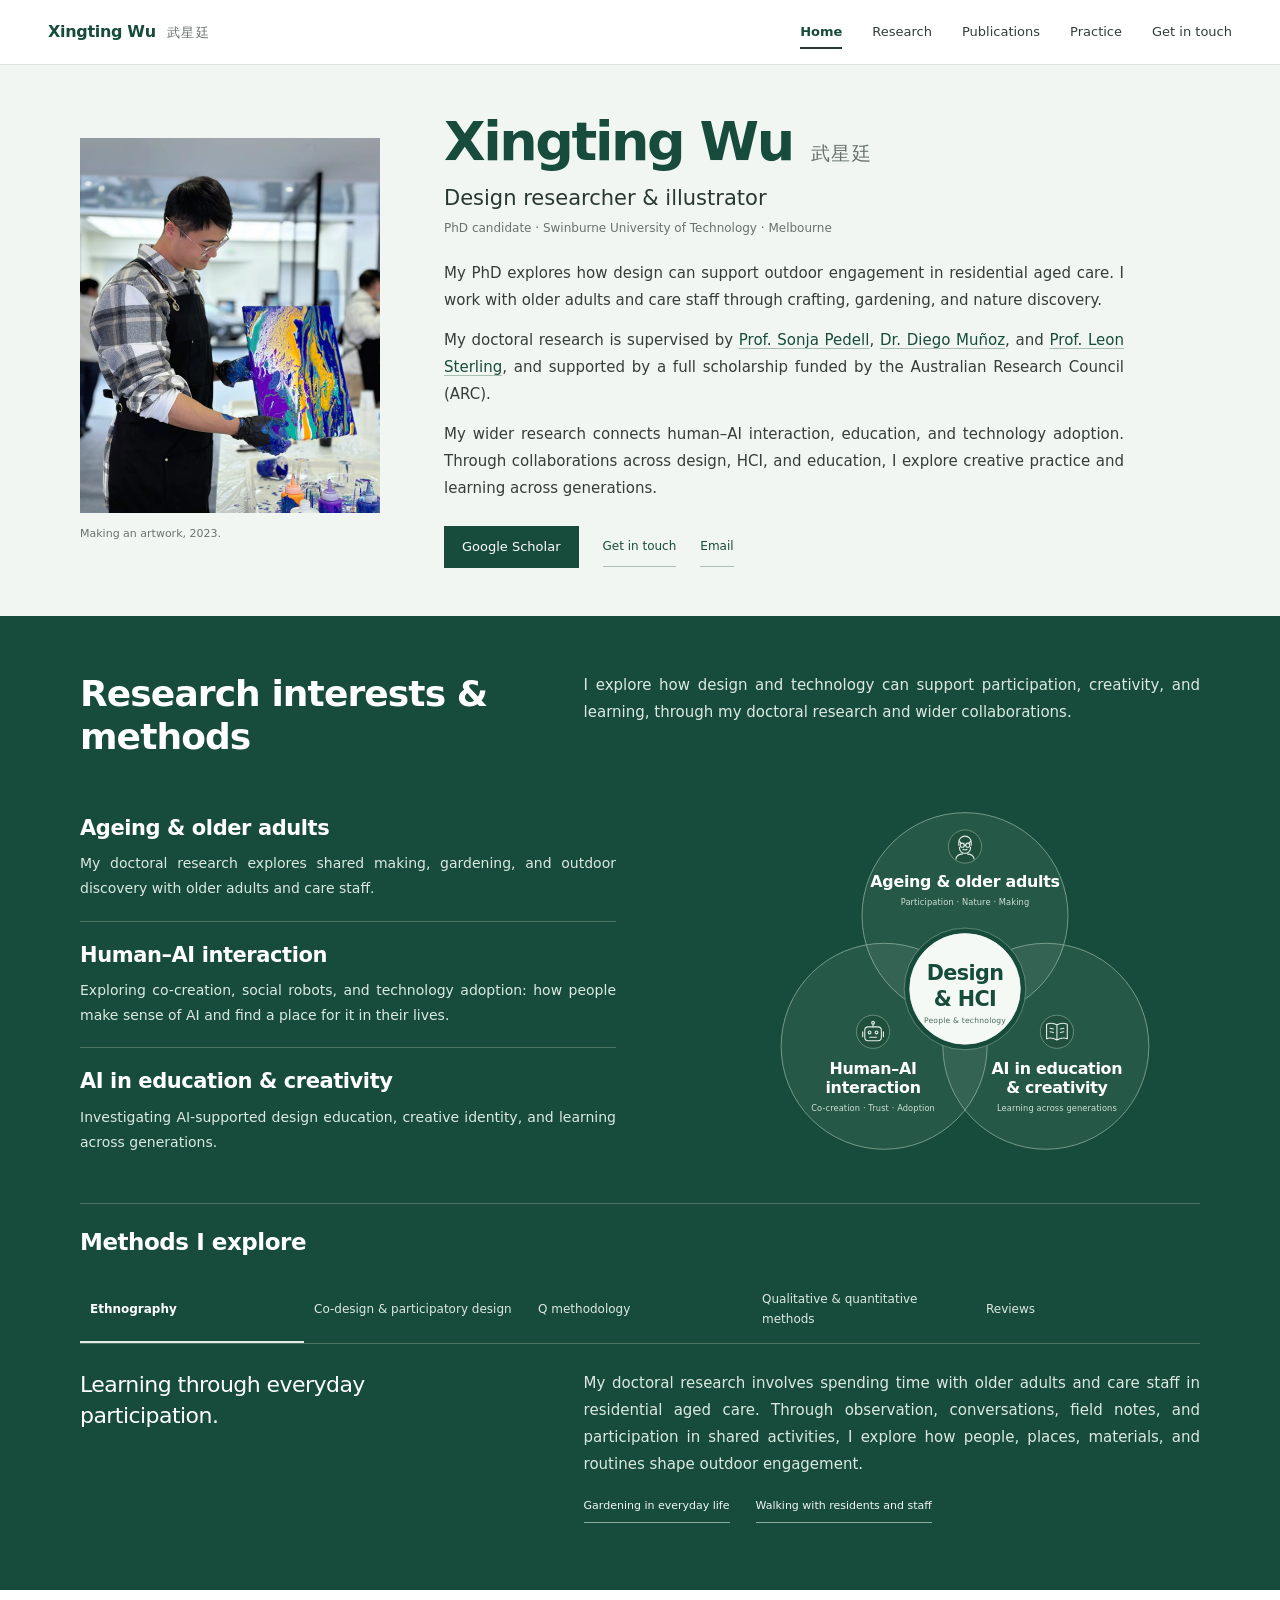
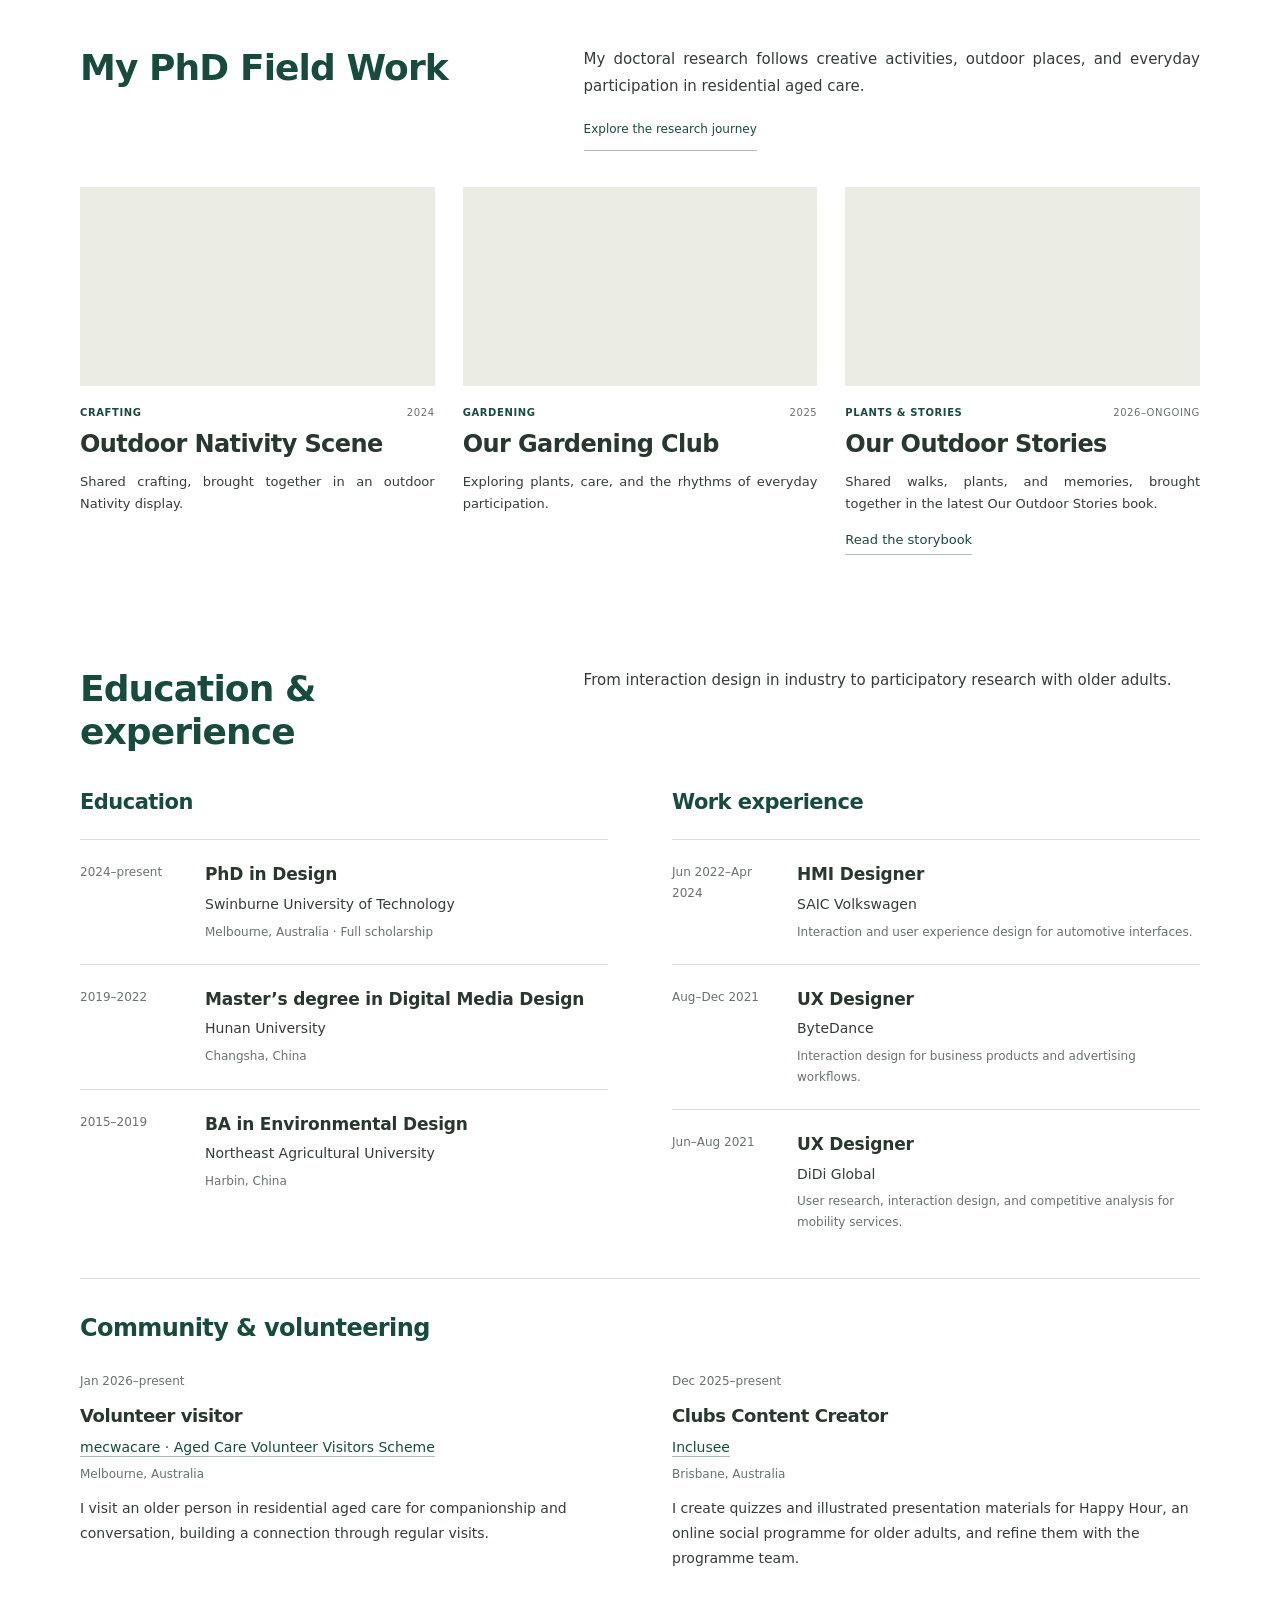
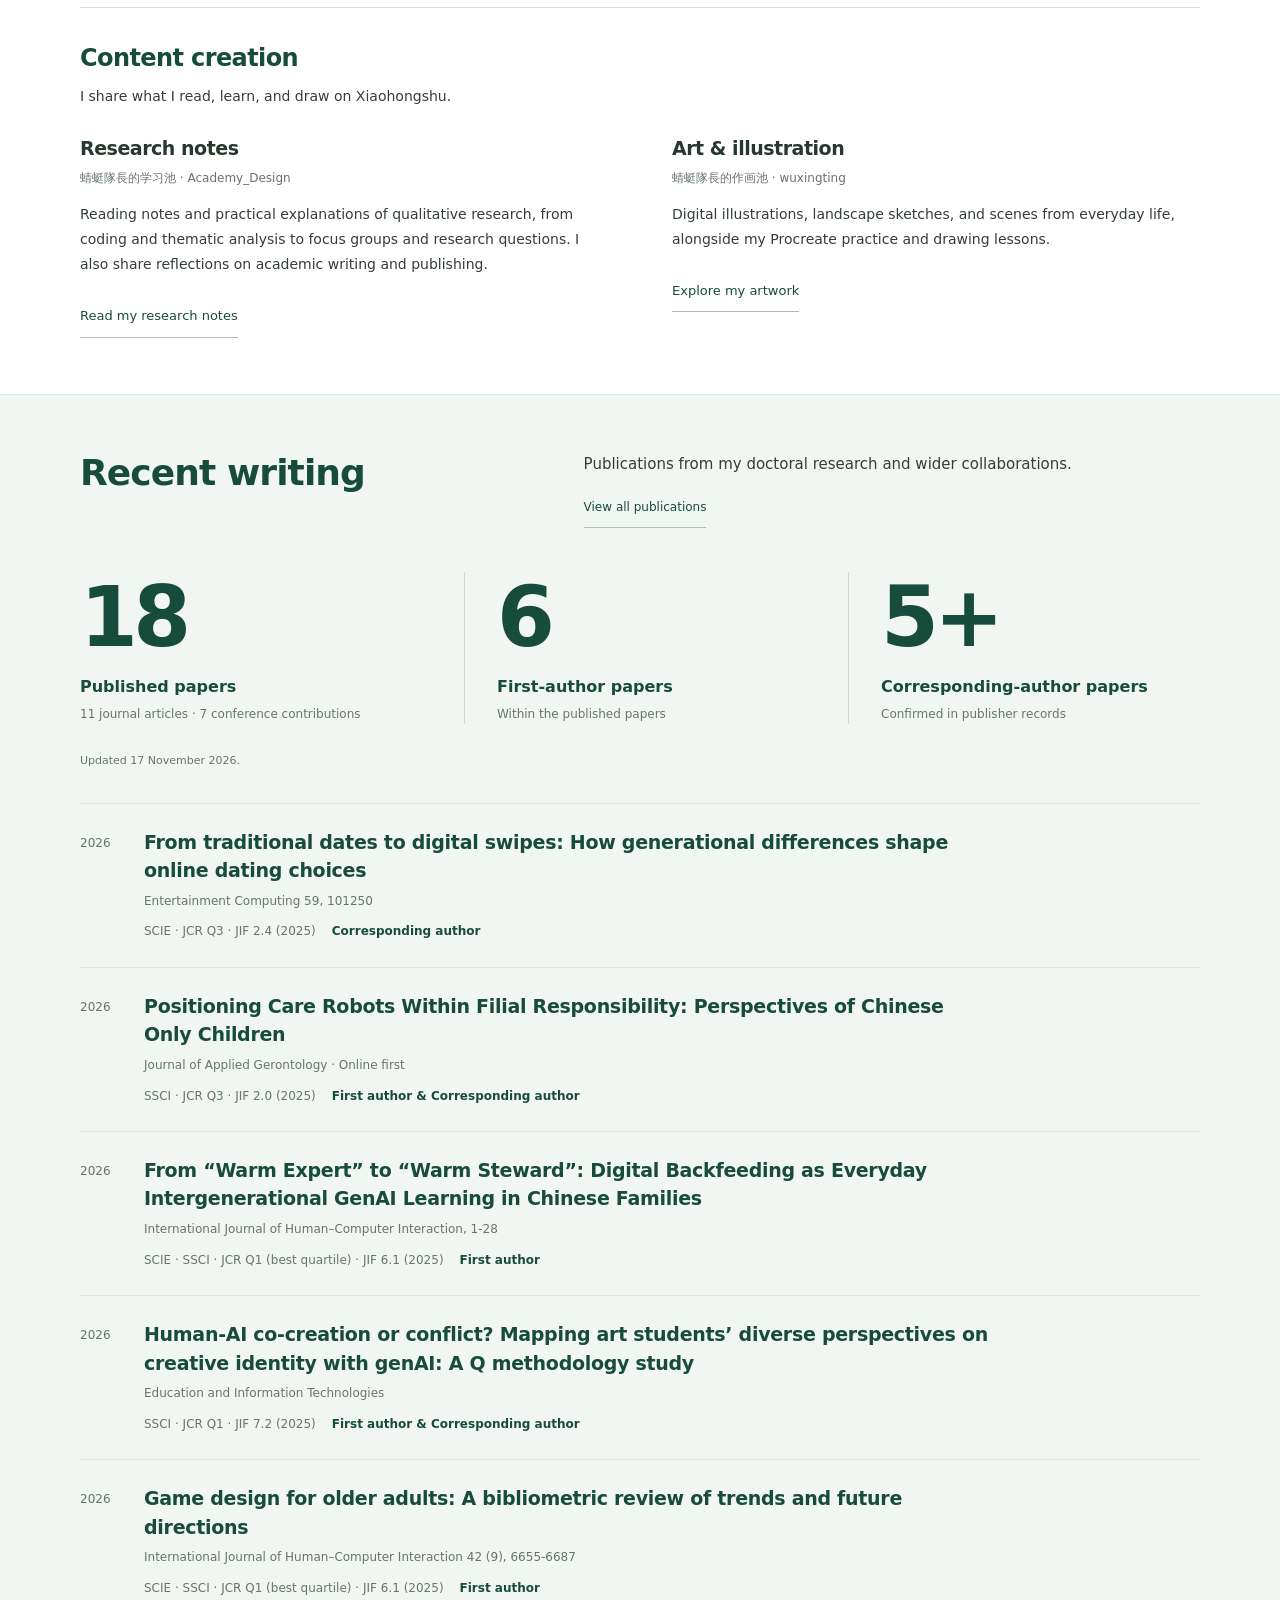
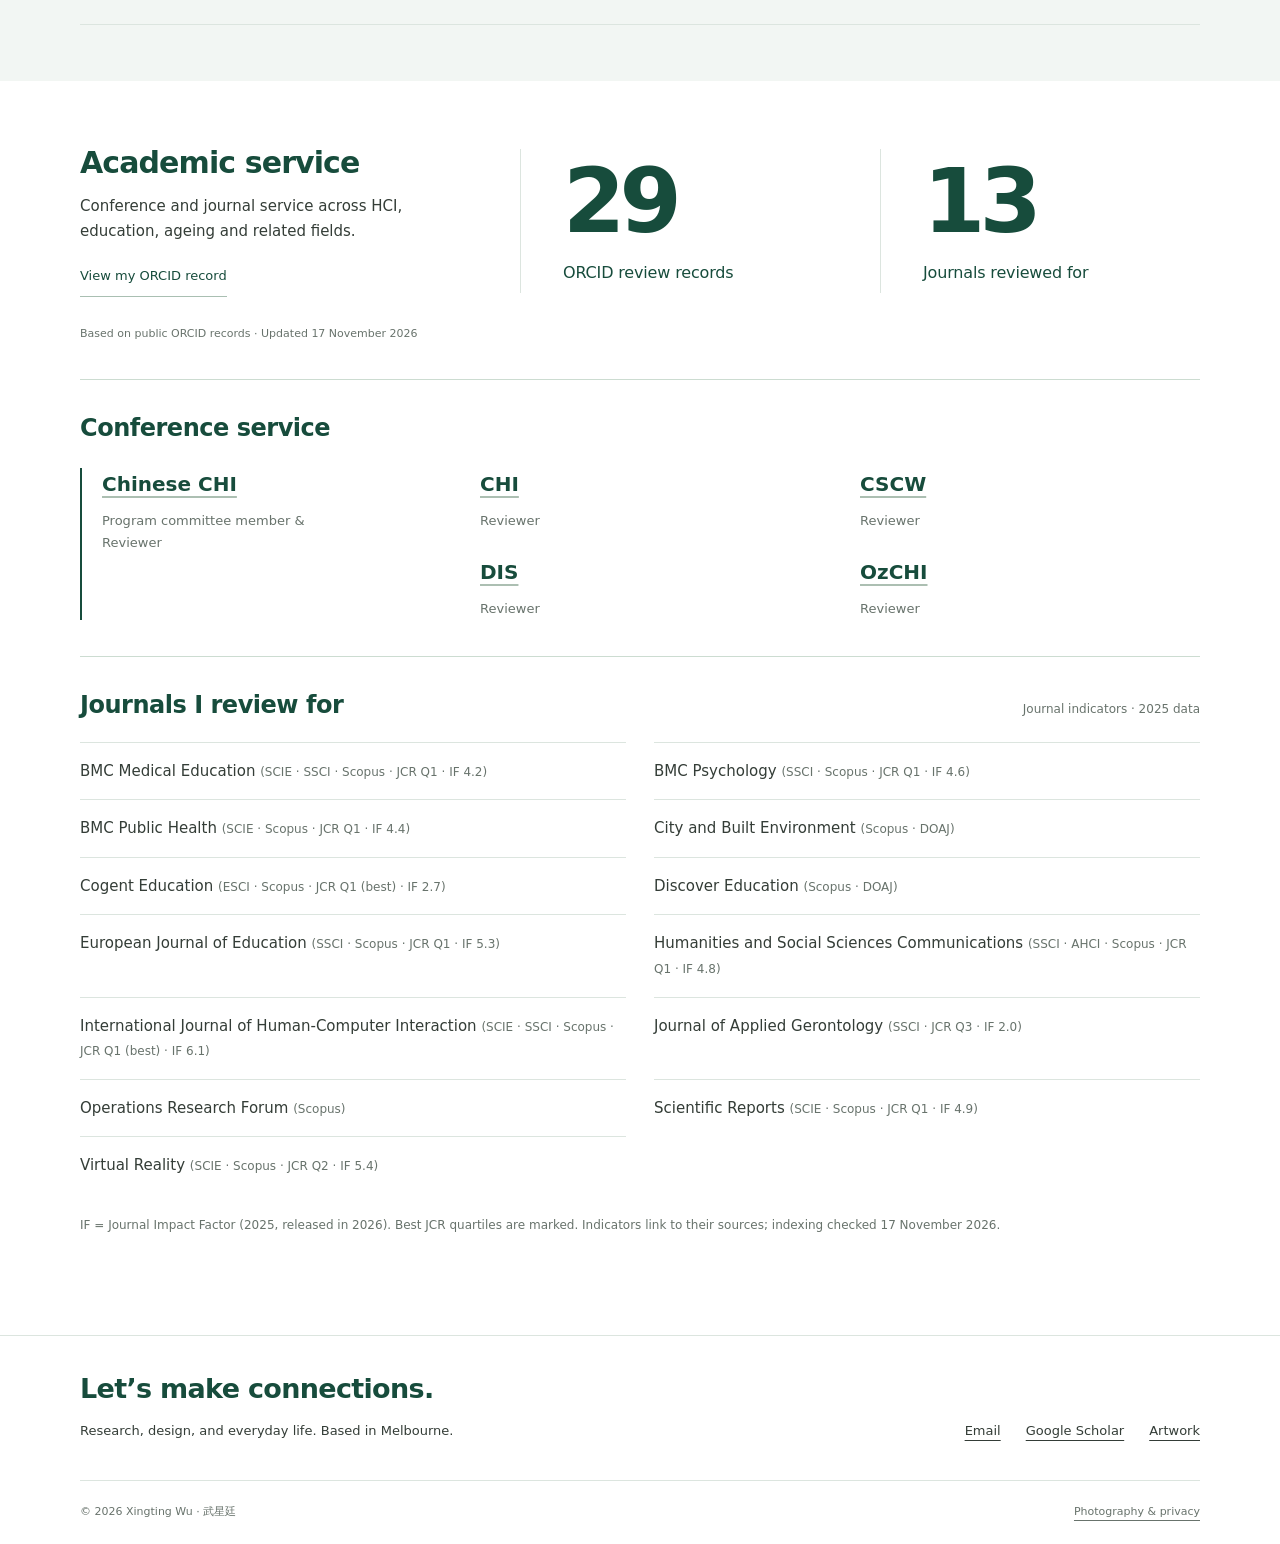
==== commit ada6957b: "Update Leon Sterling profile link" ====
--- a/index.html
+++ b/index.html
@@ -10,7 +10,7 @@
 <button class="menu-toggle" aria-expanded="false" aria-controls="main-nav" hidden>Menu <span aria-hidden="true">☰</span></button><nav class="nav" id="main-nav" aria-label="Main navigation"><a href="index.html" aria-current="page">Home</a><a href="research.html">Research</a><a href="publications.html">Publications</a><a href="practice.html">Practice</a><a class="contact-link" href="contact.html">Get in touch</a></nav></div></header>
 <main id="main"><div class="profile-band"><div class="wrap"><section class="profile-hero" aria-labelledby="profile-title">
 <figure class="profile-photo"><img src="assets/images/portrait.webp" alt="Xingting Wu making a colourful artwork" width="1200" height="1600" class="" loading="eager" fetchpriority="high" decoding="async"><figcaption>Making an artwork, 2023.</figcaption></figure>
-<div class="profile-intro"><h1 id="profile-title">Xingting Wu<span class="profile-name-zh" lang="zh">武星廷</span></h1><p class="profile-role">Design researcher &amp; illustrator</p><p class="profile-affiliation">PhD candidate · Swinburne University of Technology · Melbourne</p><div class="profile-bio"><p>My PhD explores how design can support outdoor engagement in residential aged care. I work with older adults and care staff through crafting, gardening, and nature discovery.</p><p class="profile-supervision">My doctoral research is supervised by <a href="https://experts.swinburne.edu.au/1344">Prof. Sonja Pedell</a>, <a href="https://dmunoz.net/">Dr. Diego Muñoz</a>, and <a href="https://www.leonsterling.com/">Prof. Leon Sterling</a>, and supported by a full scholarship funded by the Australian Research Council (ARC).</p><p>My wider research connects human–AI interaction, education, and technology adoption. Through collaborations across design, HCI, and education, I explore creative practice and learning across generations.</p></div><div class="profile-links"><a class="button" href="https://scholar.google.com/citations?user=hHaTofQAAAAJ&amp;hl=en">Google Scholar</a><a class="text-link" href="contact.html">Get in touch</a><a class="text-link" href="mailto:xingtingwu@swin.edu.au">Email</a></div></div>
+<div class="profile-intro"><h1 id="profile-title">Xingting Wu<span class="profile-name-zh" lang="zh">武星廷</span></h1><p class="profile-role">Design researcher &amp; illustrator</p><p class="profile-affiliation">PhD candidate · Swinburne University of Technology · Melbourne</p><div class="profile-bio"><p>My PhD explores how design can support outdoor engagement in residential aged care. I work with older adults and care staff through crafting, gardening, and nature discovery.</p><p class="profile-supervision">My doctoral research is supervised by <a href="https://experts.swinburne.edu.au/1344">Prof. Sonja Pedell</a>, <a href="https://dmunoz.net/">Dr. Diego Muñoz</a>, and <a href="https://findanexpert.unimelb.edu.au/profile/13376-leon-sterling">Prof. Leon Sterling</a>, and supported by a full scholarship funded by the Australian Research Council (ARC).</p><p>My wider research connects human–AI interaction, education, and technology adoption. Through collaborations across design, HCI, and education, I explore creative practice and learning across generations.</p></div><div class="profile-links"><a class="button" href="https://scholar.google.com/citations?user=hHaTofQAAAAJ&amp;hl=en">Google Scholar</a><a class="text-link" href="contact.html">Get in touch</a><a class="text-link" href="mailto:xingtingwu@swin.edu.au">Email</a></div></div>
 </section></div></div>
 <section class="research-landscape section" id="research-interests" aria-labelledby="landscape-heading"><div class="wrap">
 <div class="landscape-heading home-section-head"><h2 id="landscape-heading">Research interests &amp; methods</h2><p>I explore how design and technology can support participation, creativity, and learning, through my doctoral research and wider collaborations.</p></div>
--- a/assets/minimal.css
+++ b/assets/minimal.css
@@ -30,6 +30,7 @@
 .profile-role{font-size:21px;font-weight:500;margin-top:16px;color:var(--ink)}
 .profile-affiliation{font-size:12px;color:var(--muted)}
 .profile-bio{font-size:15px;line-height:1.8;margin-top:24px}
+.profile-supervision a{color:var(--green);font-weight:500;text-decoration-color:#a9bfb2;text-underline-offset:3px}
 .profile-links{margin-top:20px}
 .button{background:var(--green);color:#fff;border-color:var(--green);min-height:42px;padding:9px 17px;font-weight:500}
 .button:hover{background:var(--green-hover);border-color:var(--green-hover);color:#fff}
@@ -96,9 +97,9 @@
 .interest-list a:focus-visible{outline:2px solid #617c66;outline-offset:5px;border-radius:2px}
 .interest-list h3{font-size:22px;letter-spacing:-.02em;line-height:1.35;font-weight:600}
 .interest-list p{font-size:15px;line-height:1.8;margin-top:9px;max-width:none}
-.methods-explorer{margin-top:30px;padding-top:22px}
+.methods-explorer{margin-top:30px;padding-top:22px;scroll-margin-top:100px}
 .methods-heading h3{font:600 23px/1.3 var(--sans);letter-spacing:-.02em;color:var(--green)}
-.method-tabs{border:0;border-bottom:1px solid var(--line)}
+.method-tabs{grid-template-columns:repeat(5,minmax(0,1fr));border:0;border-bottom:1px solid var(--line)}
 .method-tabs button{position:relative;border:0;padding:13px 10px;color:var(--muted);min-height:48px;font-size:12px}
 .method-tabs button::after{content:'';position:absolute;left:0;right:0;bottom:0;height:2px;background:var(--green);transform:scaleX(0);transform-origin:left;transition:transform .22s cubic-bezier(.2,.65,.3,1),opacity .22s}
 .method-tabs button:hover::after,.method-tabs button:focus-visible::after{transform:scaleX(.35);opacity:.45}
@@ -116,6 +117,86 @@
 /* Full-width bands make the change of topic visible without extra labels. */
 .profile-band{background:var(--sage)}
 .profile-hero{border-bottom:0;padding-block:60px 64px}
+.home-service{padding-block:64px;background:#fff}
+.home-service-grid{display:grid;grid-template-columns:1.25fr 1fr 1fr;gap:40px;align-items:center}
+.home-service-intro h2{font-size:30px;line-height:1.2;letter-spacing:-.03em}
+.home-service-intro p{font-size:15px;line-height:1.7;margin-top:13px;text-align:left}
+.home-service-intro .text-link{margin-top:10px;font-size:13px}
+.service-metric{display:flex;flex-direction:column;justify-content:center;border-left:1px solid var(--line);padding:8px 0 8px 42px;text-decoration:none;color:var(--green)}
+.service-value{font-size:clamp(76px,7vw,100px);font-weight:600;line-height:1;letter-spacing:-.065em;font-variant-numeric:lining-nums tabular-nums}
+.service-label{margin-top:16px;font-size:16px;font-weight:500;line-height:1.4;letter-spacing:-.01em}
+.writing-stats{display:grid;grid-template-columns:repeat(3,minmax(0,1fr));gap:32px;padding:8px 0 28px}
+.writing-metric{display:flex;flex-direction:column;align-items:flex-start;text-decoration:none;color:var(--green);border-left:1px solid #ccdcd1;padding-left:32px}
+.writing-metric:first-child{border-left:0;padding-left:0}
+.writing-value{font-size:clamp(64px,6.5vw,88px);font-weight:600;line-height:1.1;letter-spacing:-.055em;font-variant-numeric:lining-nums tabular-nums}
+.writing-label{font-size:16px;font-weight:600;line-height:1.4;margin-top:12px}
+.writing-detail{font-size:12px;line-height:1.6;color:var(--muted);margin-top:7px}
+.writing-count-note{font-size:11px;color:var(--muted);margin-bottom:32px!important;text-align:left;hyphens:none}
+.paper-details{display:flex;flex-wrap:wrap;gap:5px 16px;align-items:baseline;font-size:12px;line-height:1.7;margin-top:10px;text-align:left;hyphens:none}
+.paper-details .journal-metrics{color:var(--muted);font-weight:400;text-decoration:none;border-bottom:1px solid transparent}
+.paper-details a.journal-metrics:hover{border-color:var(--muted)}
+.paper-details .author-role{color:var(--green);font-weight:600}
+.home-background{background:#fff;padding-block:64px}
+.background-grid{display:grid;grid-template-columns:1fr 1fr;gap:64px}
+.background-grid>div>h3{font-size:21px;color:var(--green);margin-bottom:24px}
+.career-list{list-style:none;margin:0;padding:0}
+.career-row{display:grid;grid-template-columns:105px 1fr;gap:20px;padding:22px 0;border-top:1px solid #d4e0d8}
+.career-date{font-size:12px;color:var(--muted);line-height:1.7}
+.career-row h4{font-size:17px;line-height:1.5;letter-spacing:-.01em}
+.career-row p{margin:5px 0 0;text-align:left;hyphens:none;font-size:14px;line-height:1.7}
+.career-row .career-detail{font-size:12px;color:var(--muted)}
+.content-creation{padding-top:34px;margin-top:36px;border-top:1px solid #d4e0d8;scroll-margin-top:100px}
+.creation-heading{margin-bottom:26px}
+.creation-heading h3{font-size:24px;line-height:1.35;color:var(--green)}
+.creation-heading>p{font-size:14px;line-height:1.7;margin-top:10px;text-align:left;hyphens:none}
+.creation-grid{display:grid;grid-template-columns:1fr 1fr;gap:64px}
+.creation-grid h4{font-size:19px;line-height:1.5}
+.creation-grid p{font-size:14px;line-height:1.8;text-align:left;hyphens:none;margin-top:12px}
+.creation-grid .creation-account{font-size:12px;color:var(--muted);margin-top:5px}
+.creation-grid .text-link{display:inline-block;margin-top:18px;font-size:13px}
+.project-cta{display:inline-block;font-size:13px;font-weight:500;color:var(--green);margin-top:14px;border-bottom:1px solid #a9bfb2;padding-bottom:3px}
+@media(max-width:1050px){.creation-grid{gap:32px}}
+@media(max-width:760px){.content-creation{padding-top:28px;margin-top:30px}.creation-grid{grid-template-columns:1fr;gap:30px}.creation-heading h3{font-size:23px}}
+.volunteering{padding-top:34px;margin-top:24px;border-top:1px solid #d4e0d8}
+.volunteering>h3{font-size:24px;color:var(--green);margin-bottom:25px}
+.volunteer-grid{display:grid;grid-template-columns:1fr 1fr;gap:64px}
+.volunteer-entry h4{font-size:18px;line-height:1.45;margin:10px 0 6px}
+.volunteer-entry p{font-size:14px;line-height:1.8;text-align:left;hyphens:none;margin:10px 0 0}
+.volunteer-entry .volunteer-organisation{margin-top:0;font-size:14px;font-weight:500}
+.volunteer-entry .volunteer-location{margin-top:4px;font-size:12px;color:var(--muted)}
+.organisation-link{color:var(--green);text-decoration:underline;text-decoration-color:#acbfb2;text-underline-offset:4px}
+.service-journal-section{border-top:1px solid #ccdcd1;margin-top:36px;padding-top:32px;scroll-margin-top:100px}
+.service-journal-heading{display:flex;justify-content:space-between;align-items:baseline;gap:20px;margin-bottom:20px}
+.service-journal-heading h3{font-size:24px;line-height:1.35;letter-spacing:-.02em;color:var(--green)}
+.service-journal-heading p{font-size:12px;color:var(--muted);margin:0;text-align:left}
+.service-journal-name{font-weight:500}
+.service-conference-section{border-top:1px solid #ccdcd1;margin-top:36px;padding-top:32px;scroll-margin-top:100px}
+.service-conference-section h3{font-size:24px;line-height:1.35;letter-spacing:-.02em;color:var(--green);margin-bottom:24px}
+.service-conference-grid{display:grid;grid-template-columns:1fr 2fr;gap:40px}
+.service-committee,.service-conference-reviewers{list-style:none;padding:0;margin:0}
+.service-committee{border-left:2px solid var(--green);padding-left:20px}
+.service-conference-reviewers{display:grid;grid-template-columns:repeat(2,minmax(0,1fr));gap:24px 40px}
+.service-conference-link{color:var(--green);font-size:20px;font-weight:600;text-decoration:underline;text-decoration-color:#acbfb2;text-underline-offset:5px}
+.service-conference-link:hover{text-decoration-color:var(--green)}
+.service-conference-role{display:block;font-size:13px;line-height:1.7;color:var(--muted);margin-top:9px;text-align:left;max-width:210px}
+@media(max-width:760px){.service-conference-section{margin-top:28px;padding-top:26px}.service-conference-section h3{font-size:22px}.service-conference-grid{grid-template-columns:1fr;gap:28px}.service-conference-role{max-width:none}.service-conference-reviewers{gap:24px}}
+.service-journal-indicators{color:var(--muted);font-size:12px;line-height:1.8}
+.indicator-link{color:inherit;text-decoration:none}
+.indicator-link:hover{text-decoration:underline;text-underline-offset:3px}
+@media(max-width:1050px){.volunteer-grid{gap:32px}}
+@media(max-width:760px){.volunteer-grid{grid-template-columns:1fr;gap:28px}.volunteering{padding-top:28px}.service-journal-heading{display:block}.service-journal-heading h3{font-size:22px}.service-journal-heading p{margin-top:8px}.service-journal-section{margin-top:28px;padding-top:26px}}
+.wechat-card{display:flex;gap:20px;align-items:center}
+.wechat-card>a{flex:0 0 180px}
+.wechat-qr{display:block;width:180px;height:180px;max-width:none;border:1px solid var(--line);border-radius:3px;background:#fff}
+.contact-details .wechat-id{font-size:16px;color:var(--green);font-weight:600;margin:0;overflow-wrap:anywhere}
+.contact-details .wechat-note{font-size:12px;color:var(--muted);line-height:1.7;margin-top:10px}
+.contact-location{margin-top:30px}
+@media(max-width:1050px){.background-grid{gap:32px}.career-row{grid-template-columns:1fr;gap:7px}.wechat-card{gap:14px}.contact-details{gap:40px}}
+@media(max-width:760px){.writing-stats{gap:24px 14px}.writing-metric{padding-left:14px}.writing-value{font-size:52px}.writing-label{font-size:12px}.writing-detail{font-size:10px}.writing-count-note{font-size:10px;line-height:1.7}.background-grid{grid-template-columns:1fr;gap:30px}.home-background{padding-block:38px}.career-row{grid-template-columns:90px 1fr;gap:18px}.career-row h4{font-size:16px}.background-grid>div>h3{font-size:20px;margin-bottom:18px}.wechat-card{gap:18px}.wechat-card>a{flex-basis:160px}.wechat-qr{width:160px;height:160px}.contact-details .wechat-id{font-size:14px}.paper-details{font-size:11px;gap:4px 12px}}
+.service-metric:hover{color:var(--green)}
+.service-metric:hover .service-label{text-decoration:underline;text-underline-offset:5px}
+.home-service-source{margin-top:28px;font-size:11px;line-height:1.6;color:var(--muted);text-align:left}
+@media(max-width:760px){.home-service{padding-block:32px 26px}.home-service-grid{grid-template-columns:repeat(2,minmax(0,1fr));gap:26px 22px}.home-service-intro{grid-column:1/-1}.home-service-intro h2{font-size:27px}.home-service-intro p br{display:none}.service-metric{padding:4px 0 4px 20px}.service-metric:nth-child(2){border-left:0;padding-left:0}.service-value{font-size:72px}.service-label{font-size:14px;margin-top:10px}.home-service-source{margin-top:24px}}
 .home-projects,.home-publications{padding-block:68px}
 .field-moments{background:var(--sage);border:0;padding-block:64px}
 .feature-band{background:var(--sage);border:0}
@@ -155,8 +236,42 @@
 .page-shell>.research-question .eyebrow{color:#dce9e1}
 .page-research .page-shell>.section,.page-shell>.research-other,.page-shell>.making-process,.page-shell>.material-library{grid-column:1/-1;padding:64px var(--band-inset);border:0}
 .page-shell>.research-methods,.page-shell>.making-process,.page-shell>.about-leisure,.page-practice .page-shell>#illustration{background:var(--sage)}
+.page-shell>.academic-service{grid-column:1/-1;display:grid;grid-template-columns:1fr 1.65fr;gap:64px;padding:64px var(--band-inset);background:var(--sage)}
+.service-intro h2{font-size:36px;margin-bottom:24px}
+.service-intro h3{font-size:18px;margin-bottom:12px}
+.service-intro p{font-size:15px;line-height:1.8}
+.service-intro .service-summary{font-size:13px;color:var(--muted);margin-top:16px}
+.service-journals{display:grid;grid-template-columns:repeat(2,minmax(0,1fr));gap:0 28px;list-style:none;padding:0;margin:0}
+.service-journals li{padding:16px 0;border-top:1px solid var(--line);font-size:15px;line-height:1.6;text-align:left}
+.service-source{font-size:12px;color:var(--muted);margin-top:22px;text-align:left}
+.page-about .page-shell>.about-leisure{background:#fff}
+@media(max-width:1050px){.page-shell>.academic-service{grid-template-columns:1fr;gap:30px}.service-intro{max-width:620px}}
+@media(max-width:760px){.page-shell>.academic-service{padding-block:38px}.service-journals{grid-template-columns:1fr}.service-intro h2{font-size:30px}}
 .page-research .page-shell>.note{padding-bottom:40px}
+.study-grid{display:grid;grid-template-columns:repeat(2,minmax(0,1fr));gap:52px 32px;padding-block:48px 72px}
+.study-card{display:block;min-width:0;text-decoration:none}
+.study-image{overflow:hidden;background:var(--sage)}
+.study-image img{width:100%;aspect-ratio:16/9;object-fit:cover;object-position:50% 42%;transition:transform .25s ease}
+.study-card[href="outdoor-stories.html"] .study-image img{object-position:50% 75%}
+.study-card:hover .study-image img{transform:scale(1.02)}
+.study-card .study-number{display:block;margin:22px 0 8px;color:var(--green);font-size:13px;font-weight:600}
+.study-card h2{font-size:28px;line-height:1.25;letter-spacing:-.025em;margin:0 0 12px}
+.study-card p{font-size:15px;line-height:1.75;color:var(--body);text-align:left;max-width:52ch}
+@media(max-width:760px){.study-grid{grid-template-columns:1fr;gap:38px;padding-block:32px 48px}.study-card h2{font-size:25px}.study-card .study-number{margin-top:18px}}
+@media(prefers-reduced-motion:reduce){.study-image img{transition:none}.study-card:hover .study-image img{transform:none}}
 .page-shell>.project-cover{padding-top:38px}
+.page-shell>.project-intro-split{grid-column:1/-1;display:grid;grid-template-columns:minmax(0,1.15fr) minmax(0,1fr);align-items:center;gap:56px;padding:48px var(--band-inset);background:var(--sage)}
+.project-intro-split .page-head{padding:0;min-width:0}
+.project-intro-split .page-head h1{font-size:clamp(40px,4.3vw,54px)}
+.project-intro-split .lead{font-size:17px;line-height:1.75;margin-top:22px}
+.project-intro-split .project-meta{grid-template-columns:1fr 1fr;gap:16px 24px;padding:18px 0;margin:26px 0 0}
+.project-intro-split .project-meta>div:last-child{grid-column:1/-1}
+.project-intro-photo{min-width:0}
+.project-intro-photo .zoom-link{display:block}
+.project-intro-photo img{display:block;width:100%;height:auto;aspect-ratio:4/3;object-fit:contain}
+.project-intro-photo .caption{font-size:12px;line-height:1.6;margin-top:12px}
+@media(max-width:1050px){.page-shell>.project-intro-split{gap:32px}}
+@media(max-width:760px){.page-shell>.project-intro-split{grid-template-columns:1fr;gap:28px;padding-block:32px}.project-intro-split .lead{font-size:16px}.project-intro-photo{max-width:520px;width:100%}}
 .page-shell>.article-layout{padding-top:44px;padding-bottom:40px;gap:48px}
 .article-layout .toc{padding:22px 20px;background:var(--sage);top:96px}
 .article-layout .toc .eyebrow{font-size:10px}
@@ -165,6 +280,15 @@
 .article-layout .prose>section:last-child{margin-bottom:0}
 .article-layout .learning{background:#edf3ee;border:0;border-left:3px solid var(--green);padding:24px 26px}
 .article-layout section:nth-child(even) .learning{background:#fff}
+.prose .photo-sequence.documentary{gap:28px 24px}
+.prose .photo-sequence.documentary img{aspect-ratio:auto;object-fit:contain}
+.prose .photo-sequence.documentary .caption{font-size:13px;line-height:1.6}
+.prose .study-materials .zoom-link{display:block;max-width:342px;margin-inline:auto}
+.prose .recorded-story{max-width:680px;margin-inline:auto}
+.prose .study-postcards .zoom-link{display:block;max-width:460px;margin-inline:auto}
+.project-cover:has(img[src*="discovery-map-conversation"]) img,
+.project-cover:has(img[src*="stories-shared-display"]) img,
+.project-cover:has(img[src*="stories-garden-hero"]) img{aspect-ratio:4/3;max-height:none}
 .page-shell>.next-project{grid-column:1/-1;padding:42px var(--band-inset);margin:0;border:0;background:var(--green);color:#fff}
 .page-shell>.next-project h2{color:#fff}
 .page-shell>.next-project .eyebrow{color:#dce9e1}
@@ -180,6 +304,55 @@
 .page-shell .making-reflection{background:#fff;border-left:3px solid var(--green)}
 .page-shell .practice-item{background:var(--sage);padding:24px}
 .page-shell .practice-grid{gap:32px}
+/* Practice: two areas of expertise, each with an explicit process and output. */
+.practice-index{display:flex;flex-wrap:wrap;gap:16px 32px;margin-top:28px}
+.page-shell>.practice-domain{grid-column:1/-1;padding:64px var(--band-inset)}
+.practice-fabrication{background:#fff}
+.practice-visual{background:var(--sage)}
+.practice-domain-head{display:grid;grid-template-columns:1fr 1.2fr;gap:64px;align-items:start;margin-bottom:44px}
+.practice-domain-head h2{font-size:36px;margin:0}
+.practice-domain-head p{font-size:16px;line-height:1.8;margin:0}
+.practice-domain-head .practice-skills{font-size:12px;color:var(--muted);line-height:1.8;margin-top:18px;text-align:left}
+.practice-skills strong{color:var(--green);margin-right:10px;font-weight:600}
+.practice-phase{display:grid;grid-template-columns:280px minmax(0,1fr);gap:40px;padding-block:32px;border-top:1px solid var(--line)}
+.practice-phase-copy h3{font-size:22px;color:var(--green);margin:0 0 18px}
+.practice-phase-copy p{font-size:14px;line-height:1.8;margin:0 0 14px}
+.practice-phase-copy .text-link{margin-top:4px}
+.practice-evidence{display:grid;gap:24px;align-items:start;min-width:0}
+.practice-pair{grid-template-columns:repeat(2,minmax(0,1fr))}
+.practice-evidence figure{min-width:0;margin:0}
+.practice-evidence .zoom-link{display:flex;align-items:center;justify-content:center;aspect-ratio:4/3;background:var(--sage)}
+.practice-evidence img{display:block;max-width:100%;width:100%;height:100%;object-fit:contain}
+.practice-evidence .practice-photo img{object-fit:cover}
+.practice-evidence .caption{font-size:12px;line-height:1.65;margin-top:12px}
+.practice-evidence .caption strong{display:block;color:var(--ink);font-size:13px;font-weight:600;margin-bottom:4px}
+.practice-sheet .zoom-link{padding:16px}
+.practice-concept .zoom-link{aspect-ratio:auto;background:#fff;padding:22px;min-height:280px}
+.practice-concept img{max-height:300px;width:auto;height:auto}
+.practice-trio{grid-template-columns:repeat(3,minmax(0,1fr));gap:20px}
+.practice-visual .practice-evidence .zoom-link{background:#fff}
+.practice-trio .zoom-link{aspect-ratio:1/1;padding:12px}
+.practice-artwork{display:flex;justify-content:space-between;gap:32px;align-items:center;border-top:1px solid var(--line);padding-top:28px;margin-top:12px}
+.practice-artwork h3{font-size:20px;margin:0 0 8px}
+.practice-artwork p{font-size:14px;color:var(--muted);margin:0}
+.practice-artwork>a{flex-shrink:0}
+.practice-points{margin:0 0 20px;padding-left:18px;list-style:disc}
+.practice-points li{font-size:14px;line-height:1.75;margin-bottom:12px;text-align:left}
+.practice-points li::marker{color:var(--green)}
+.practice-points strong{font-weight:600;color:var(--ink)}
+.practice-phase-copy h4{font-size:22px;line-height:1.3;color:var(--green);margin:0 0 20px}
+.practice-phase-copy .material-spec-heading{font-size:13px;margin:26px 0 14px;color:var(--ink)}
+.practice-material-spec{display:grid;grid-template-columns:1fr 1fr;gap:18px 20px;padding-top:16px;border-top:1px solid var(--line);margin:0}
+.practice-material-spec dt{font-size:11px;color:var(--muted);margin-bottom:4px}
+.practice-material-spec dd{font-size:13px;line-height:1.6;margin:0}
+.practice-card-designs .zoom-link{aspect-ratio:auto;height:410px;padding:24px}
+.practice-output-heading{font-size:24px;color:var(--green);margin:32px 0 24px}
+.practice-portrait-pair .zoom-link{aspect-ratio:3/4}
+.practice-map-pair .zoom-link{aspect-ratio:auto;height:350px}
+.practice-map-pair .practice-photo img{object-fit:contain}
+@media(max-width:1050px){.practice-domain-head{gap:36px}.practice-phase{grid-template-columns:200px minmax(0,1fr);gap:28px}.practice-evidence{gap:18px}.practice-trio{grid-template-columns:repeat(3,minmax(0,1fr))}.practice-trio .zoom-link{padding:8px}}
+@media(max-width:760px){.page-shell>.practice-domain{padding-block:40px}.practice-domain-head{grid-template-columns:1fr;gap:20px;margin-bottom:28px}.practice-domain-head h2{font-size:30px}.practice-domain-head h2 br{display:none}.practice-domain-head p{font-size:15px}.practice-phase{grid-template-columns:1fr;gap:22px;padding-block:28px}.practice-phase-copy h3{font-size:22px;margin-bottom:14px}.practice-pair,.practice-trio{grid-template-columns:1fr;gap:26px}.practice-trio .zoom-link{aspect-ratio:4/3;padding:18px}.practice-concept .zoom-link{min-height:0;padding:16px}.practice-artwork{display:block;margin-top:0}.practice-artwork>a{margin-top:20px}.practice-index{gap:14px 24px}}
+@media(max-width:760px){.practice-card-designs{grid-template-columns:1fr 1fr;gap:12px}.practice-card-designs .zoom-link{height:250px;padding:12px}.practice-output-heading{margin-top:20px}.practice-map-pair .zoom-link{height:auto;aspect-ratio:4/3}.practice-map-pair figure:first-child .zoom-link{aspect-ratio:3/4}.practice-phase-copy h4{font-size:22px;margin-bottom:14px}}
 .page-shell>.contact-panel{grid-column:1/-1;padding:52px var(--band-inset);margin:0;background:var(--green);color:#e1eee5}
 .page-shell>.contact-panel h2,.page-shell>.contact-panel .email{color:#fff}
 .page-shell>.contact-panel .eyebrow,.page-shell>.contact-panel .note{color:#dce9e1}
@@ -258,6 +431,33 @@
 .contact-details .actions{margin-top:20px}
 .contact-map-band{background:var(--sage)}
 .page-contact .visitors{border:0;padding-block:48px}
+/* A quiet, geographic view of the same verified visitor totals. */
+.visitor-atlas{grid-template-columns:260px minmax(0,1fr);align-items:start;gap:64px}
+.visitor-atlas .visitor-intro{padding-top:16px}
+.visitor-atlas .visitor-intro p{max-width:260px}
+.visitor-atlas-panel{min-width:0}
+.visitor-atlas-heading{display:flex;justify-content:space-between;gap:20px;color:var(--muted);font-size:11px;margin-bottom:18px}
+.visitor-world{display:block;width:100%;height:auto;overflow:visible}
+.visitor-pin{cursor:pointer;outline:none}
+.pin-target{fill:transparent;pointer-events:all}
+.pin-halo{fill:#174c3c;fill-opacity:.07;stroke:transparent;stroke-width:1.2;transition:fill-opacity .2s,stroke .2s}
+.pin-dot{fill:#174c3c;stroke:#fff;stroke-width:1.8;transition:r .2s}
+.visitor-pin text{font:500 14px var(--sans);fill:#456151;paint-order:stroke;stroke:#f8faf8;stroke-width:3px;stroke-linejoin:round;pointer-events:none}
+.visitor-pin.is-active .pin-halo,.visitor-pin:hover .pin-halo{fill-opacity:.16;stroke:#7c9c89}
+.visitor-pin.is-active .pin-dot{r:6.5px}
+.visitor-pin.is-active text{fill:var(--green);font-weight:600}
+.visitor-pin:focus-visible .pin-halo{stroke:var(--green);stroke-width:2.5}
+.visitor-map-readout{display:flex;align-items:center;justify-content:space-between;gap:24px;border-block:1px solid var(--line);padding:18px 0;margin-top:14px}
+.visitor-map-readout label{display:block;font-size:10px;color:var(--muted);margin-bottom:5px}
+.visitor-map-readout select{font:500 15px var(--sans);color:var(--green);border:0;background:transparent;padding:6px 24px 6px 0;min-height:38px;max-width:230px;cursor:pointer}
+.visitor-map-readout .visitor-selection{display:flex;gap:12px;align-items:baseline;margin:0;text-align:left;hyphens:none}
+.visitor-selection strong{font-size:32px;line-height:1;color:var(--green);font-weight:500;letter-spacing:-.03em;font-variant-numeric:tabular-nums}
+.visitor-selection span{font-size:11px;color:var(--muted)}
+.visitor-updated{font-size:11px;color:var(--muted);margin:16px 0 0;text-align:left;hyphens:none}
+.visitor-atlas .visitor-fineprint{margin-top:9px}
+@media(max-width:1050px){.visitor-atlas{grid-template-columns:220px minmax(0,1fr);gap:32px}}
+@media(max-width:760px){.visitor-atlas{grid-template-columns:1fr;gap:28px}.visitor-atlas .visitor-intro{padding-top:0}.visitor-atlas .visitor-intro p{max-width:none}.visitor-atlas-heading{font-size:10px;margin-bottom:14px}.visitor-pin text{display:none}.visitor-map-readout{gap:12px;padding-block:12px}.visitor-map-readout select{font-size:14px;max-width:180px}.visitor-selection strong{font-size:28px}.visitor-map-readout .visitor-selection{display:block}.visitor-selection span{display:block;font-size:10px;margin-top:7px}}
+@media(prefers-reduced-motion:reduce){.pin-dot,.pin-halo{transition:none}}
 @media(max-width:760px){.contact-details{grid-template-columns:1fr;gap:34px;padding-block:36px}.contact-details h2{font-size:22px;margin-bottom:14px}.page-contact .visitors{padding-block:38px}.about-contact-cta{padding-block:30px}}
 .page-index .profile-hero{grid-template-columns:300px minmax(0,1fr);gap:64px;align-items:center;padding-block:48px}
 .page-index .profile-photo{max-width:300px}
@@ -272,6 +472,10 @@
 .page-index .home-section-head h2{font-size:36px;line-height:1.2;max-width:440px}
 .page-index .home-section-head p{font-size:15px;line-height:1.8;max-width:none;padding:0}
 .page-index .home-section-head .text-link{margin-top:10px}
+.page-index .home-projects .image-wrap{aspect-ratio:16/9;overflow:hidden}
+.page-index .home-projects .selected-cover{width:100%;height:100%;aspect-ratio:16/9;object-fit:cover;object-position:50% 42%}
+.page-index .home-projects .selected-gardening{object-position:center}
+.page-index .home-projects .selected-stories{object-position:50% 39%}
 .page-index .landscape-overview{grid-template-columns:minmax(0,1fr) minmax(0,1fr);gap:48px;margin-top:0;align-items:center}
 .page-index .interest-diagram{width:100%;max-width:470px;justify-self:end}
 .page-index .interest-list h3{font-size:21px}
@@ -282,23 +486,18 @@
 .page-index .methods-explorer{margin-top:28px;padding-top:24px}
 .page-index .methods-explorer.is-enhanced .method-panels{min-height:190px}
 .page-index .method-exploration{grid-template-columns:minmax(0,.85fr) minmax(0,1.15fr);gap:48px}
-.page-index .home-practice-grid{display:grid;grid-template-columns:repeat(3,minmax(0,1fr));gap:28px}
-.page-index .home-practice-grid article{min-width:0}
-.page-index .home-practice-grid .zoom-link{display:flex;align-items:center;justify-content:center;aspect-ratio:4/3;background:#fff}
-.page-index .home-practice-grid img{width:100%;height:100%;max-height:266px;object-fit:contain}
-.page-index .home-practice-grid .caption{min-height:40px;margin-top:12px;font-size:11px;line-height:1.65}
-.page-index .home-practice-grid h3{font-size:21px;margin-block:12px 10px}
-.page-index .home-writing-grid{display:grid;grid-template-columns:minmax(0,2fr) minmax(0,.85fr);gap:48px;align-items:start}
-.page-index .selected-paper{grid-template-columns:44px minmax(0,1fr);gap:20px;padding-block:23px}
-.page-index .selected-paper:first-child{padding-top:0;border-top:0}
+.page-index .home-publications{background:var(--sage)}
+.page-index .home-news{background:var(--sage)}
+.news-list{border-top:1px solid var(--line)}
+.news-item{display:grid;grid-template-columns:120px minmax(0,1fr);gap:32px;align-items:baseline;padding-block:23px;border-bottom:1px solid var(--line)}
+.news-item time{font-size:13px;line-height:1.8;color:var(--muted);font-variant-numeric:tabular-nums;white-space:nowrap}
+.news-item p{font-size:15px;line-height:1.85;text-align:left;hyphens:none;margin:0}
+.news-title{color:var(--green);font-weight:600;text-decoration:none;text-underline-offset:4px}
+.news-title:hover{text-decoration:underline;text-decoration-thickness:1px}
+.page-index .selected-list{display:grid;grid-auto-rows:1fr}
+.page-index .selected-paper{grid-template-columns:44px minmax(0,1fr);gap:20px;padding-block:24px;align-content:center}
 .page-index .selected-paper h3{font-size:19px;line-height:1.5}
-.page-index .home-updates{border-left:1px solid var(--line);padding-left:28px}
-.page-index .home-updates h3{font-size:21px;margin-bottom:18px}
-.page-index .home-updates .update-row{display:block;padding-block:18px;font-size:13px}
-.page-index .home-updates .update-row:first-of-type{border-top:0;padding-top:0}
-.page-index .home-updates .update-row time{display:block;font-size:11px;margin-bottom:8px}
-.page-index .home-updates p{line-height:1.8;text-align:left;hyphens:none}
-@media(max-width:1050px){.page-index .profile-hero{grid-template-columns:260px minmax(0,1fr);gap:40px}.page-index .profile-photo{max-width:260px}.page-index .profile-intro h1{font-size:46px}.page-index .profile-name-zh{display:inline-block;margin:0 0 0 14px;font-size:17px}.page-index .home-section-head,.page-index .landscape-overview,.page-index .method-exploration{gap:32px}.page-index .home-writing-grid{grid-template-columns:minmax(0,1.65fr) minmax(0,.85fr);gap:30px}.page-index .home-updates{padding-left:24px}.page-index .methods-explorer.is-enhanced .method-panels{min-height:250px}.page-index .home-practice-grid{gap:22px}}
+@media(max-width:1050px){.page-index .profile-hero{grid-template-columns:260px minmax(0,1fr);gap:40px}.page-index .profile-photo{max-width:260px}.page-index .profile-intro h1{font-size:46px}.page-index .profile-name-zh{display:inline-block;margin:0 0 0 14px;font-size:17px}.page-index .home-section-head,.page-index .landscape-overview,.page-index .method-exploration{gap:32px}.page-index .methods-explorer.is-enhanced .method-panels{min-height:250px}}
 @media(max-width:760px){
  .page-index .profile-hero{display:grid;grid-template-columns:1fr;gap:26px;padding-block:32px 38px}
  .page-index .profile-photo{width:100%;max-width:none}
@@ -313,13 +512,14 @@
  .page-index .landscape-overview{grid-template-columns:1fr;gap:28px}
  .page-index .interest-diagram{justify-self:center;max-width:460px}
  .page-index .interest-list h3{font-size:20px}
+ .page-index .method-tabs{grid-template-columns:repeat(2,minmax(0,1fr))}
+ .page-index .method-tabs button:last-child{grid-column:1/-1;justify-content:center}
  .page-index .method-exploration{grid-template-columns:1fr;gap:16px}
  .page-index .methods-explorer.is-enhanced .method-panels{min-height:380px}
- .page-index .home-practice-grid{grid-template-columns:1fr;gap:30px}
- .page-index .home-practice-grid img{max-height:none}
- .page-index .home-practice-grid .caption{min-height:0}
- .page-index .home-writing-grid{grid-template-columns:1fr;gap:34px}
- .page-index .home-updates{padding:26px 0 0;border-left:0;border-top:1px solid var(--line)}
+ .news-item{grid-template-columns:76px minmax(0,1fr);gap:16px;padding-block:20px}
+ .news-item time{font-size:12px}
+ .news-item p{font-size:14px}
+ .page-index .selected-list{grid-auto-rows:auto}
  .page-index .selected-paper{grid-template-columns:38px minmax(0,1fr);gap:15px}
  .page-index .selected-paper h3{font-size:18px}
 }
